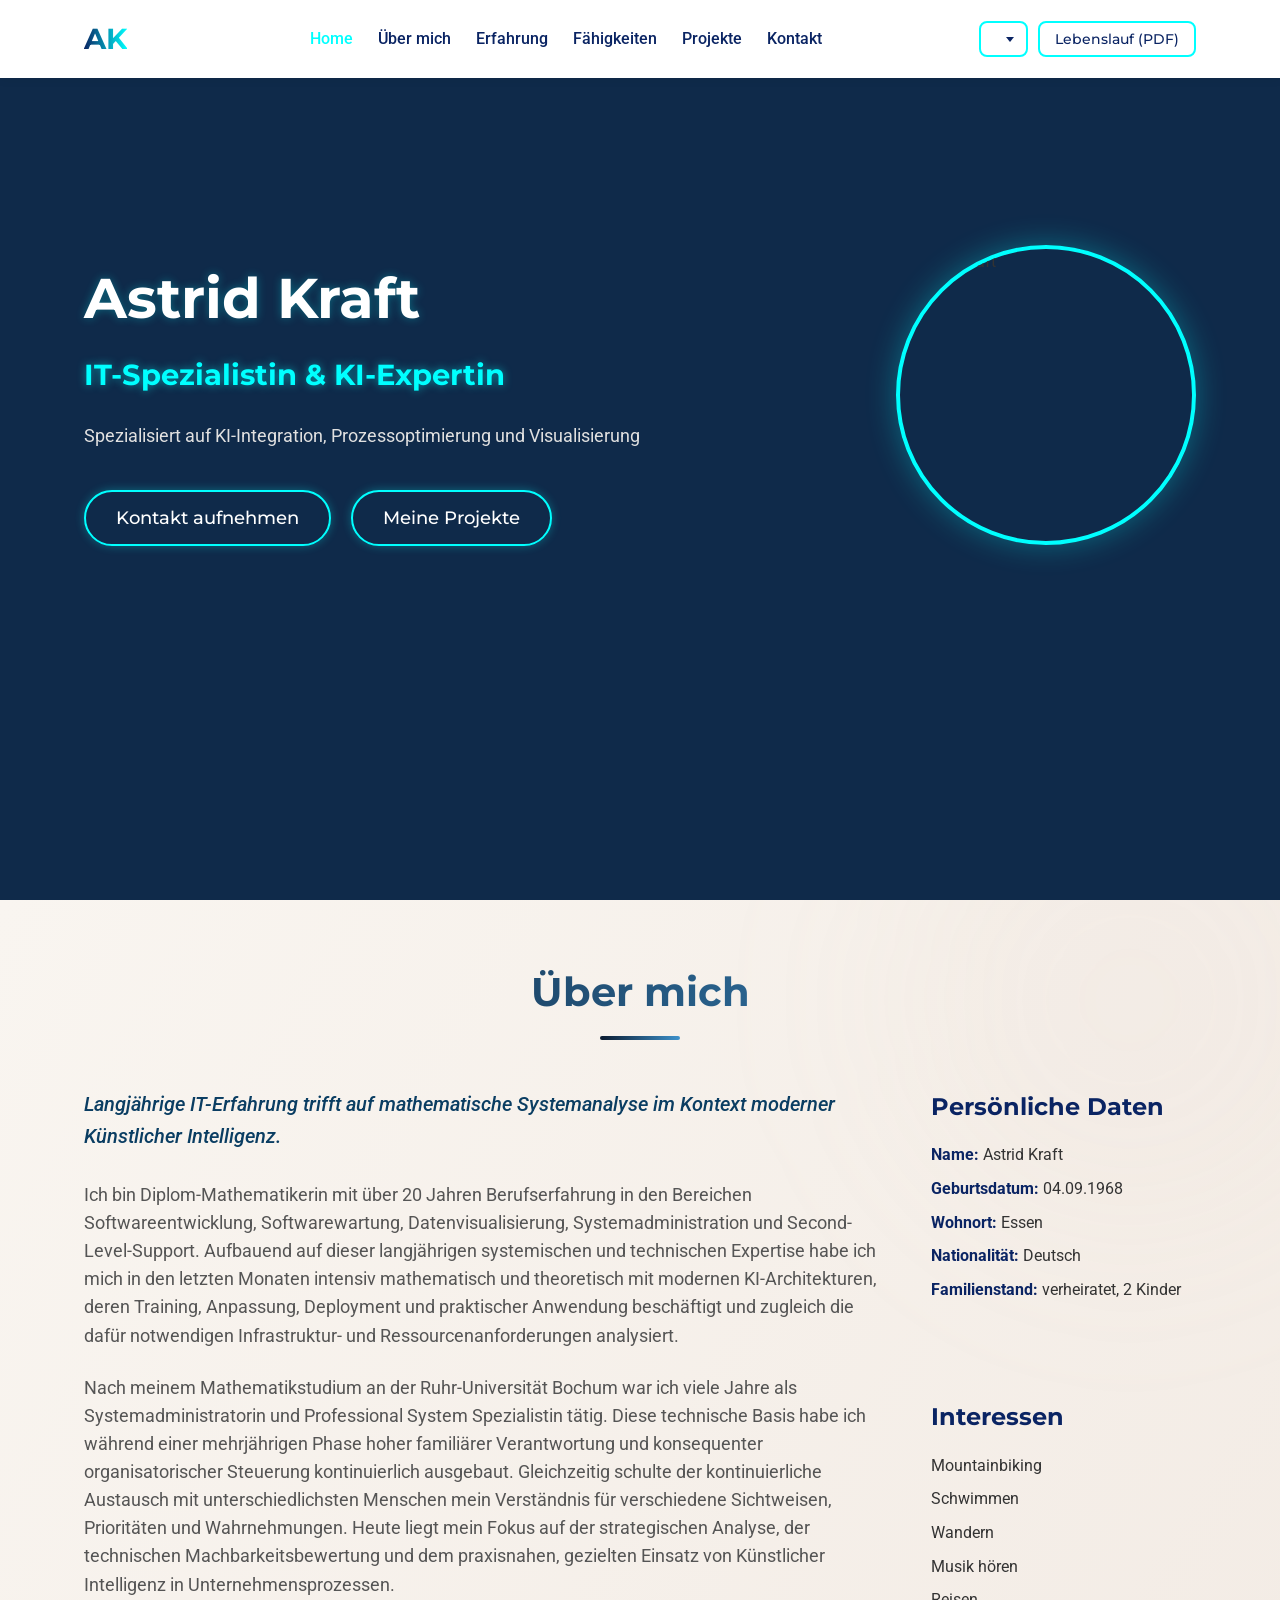
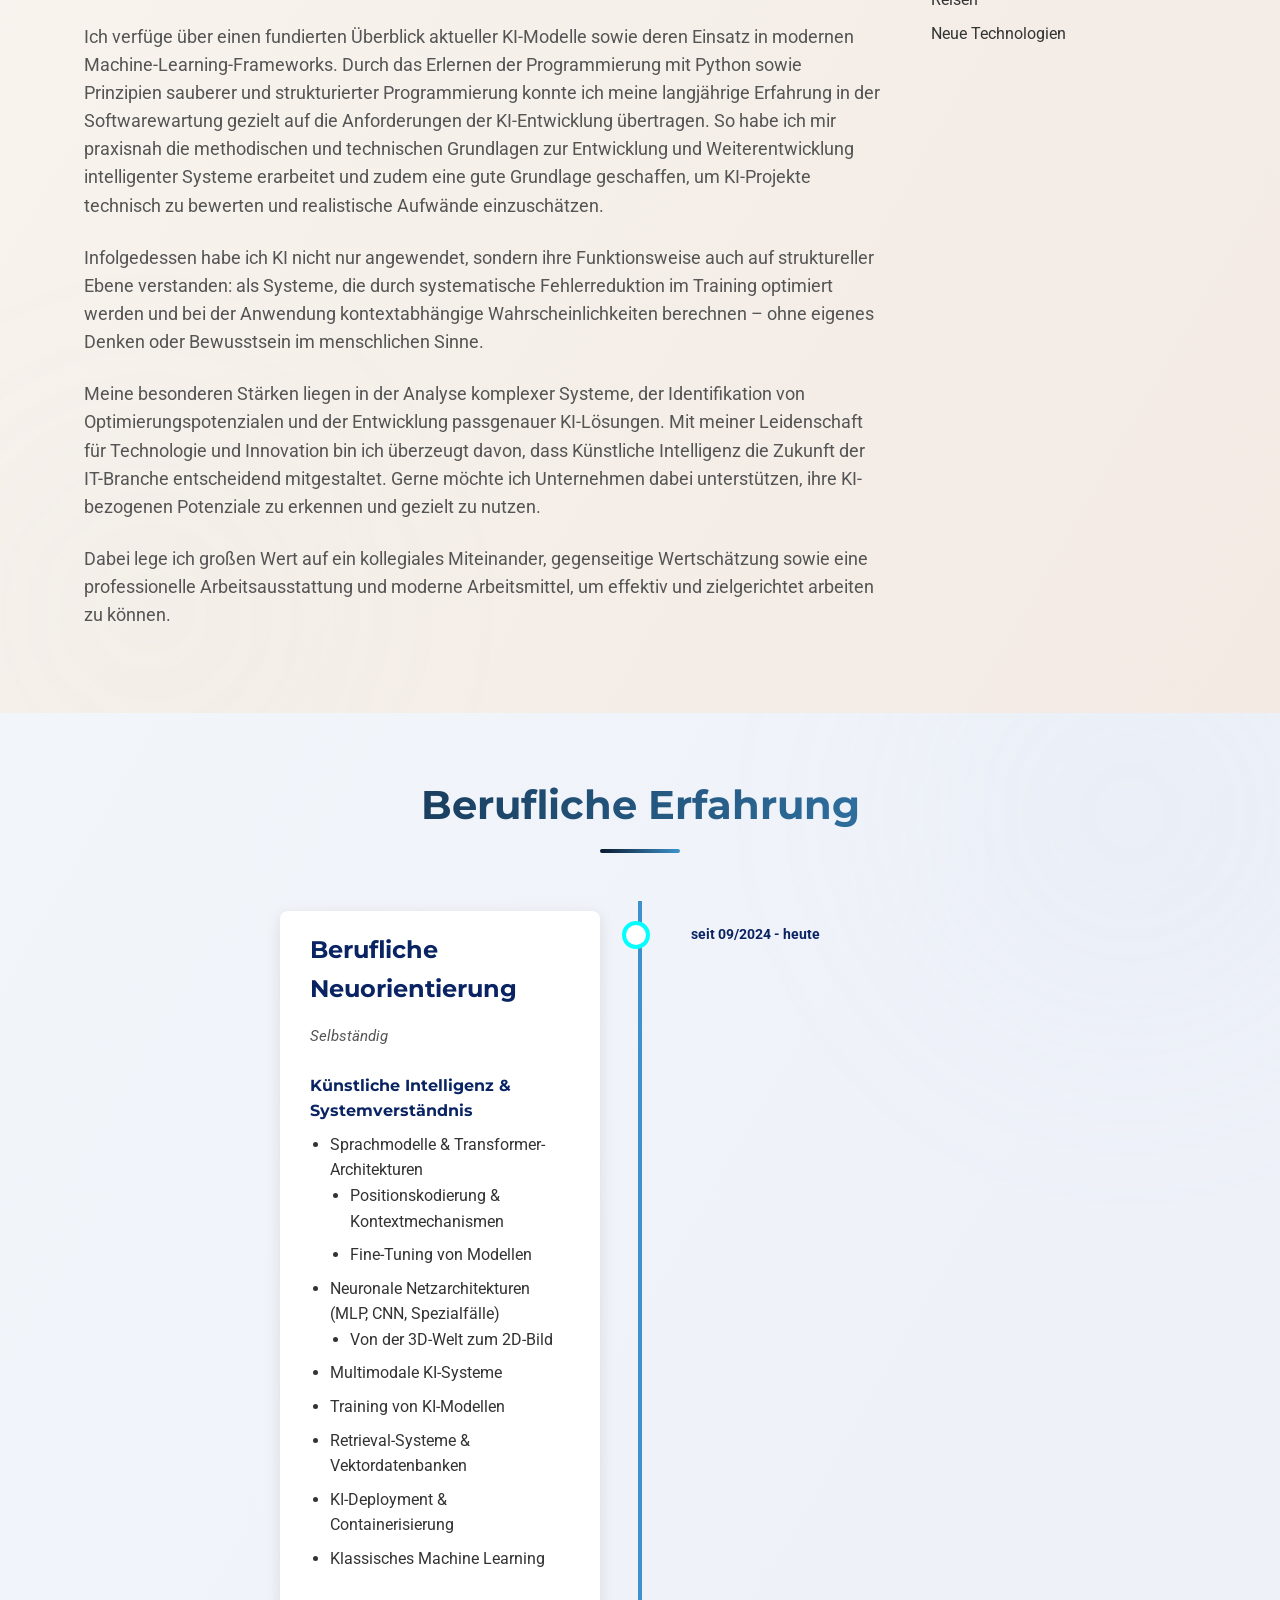
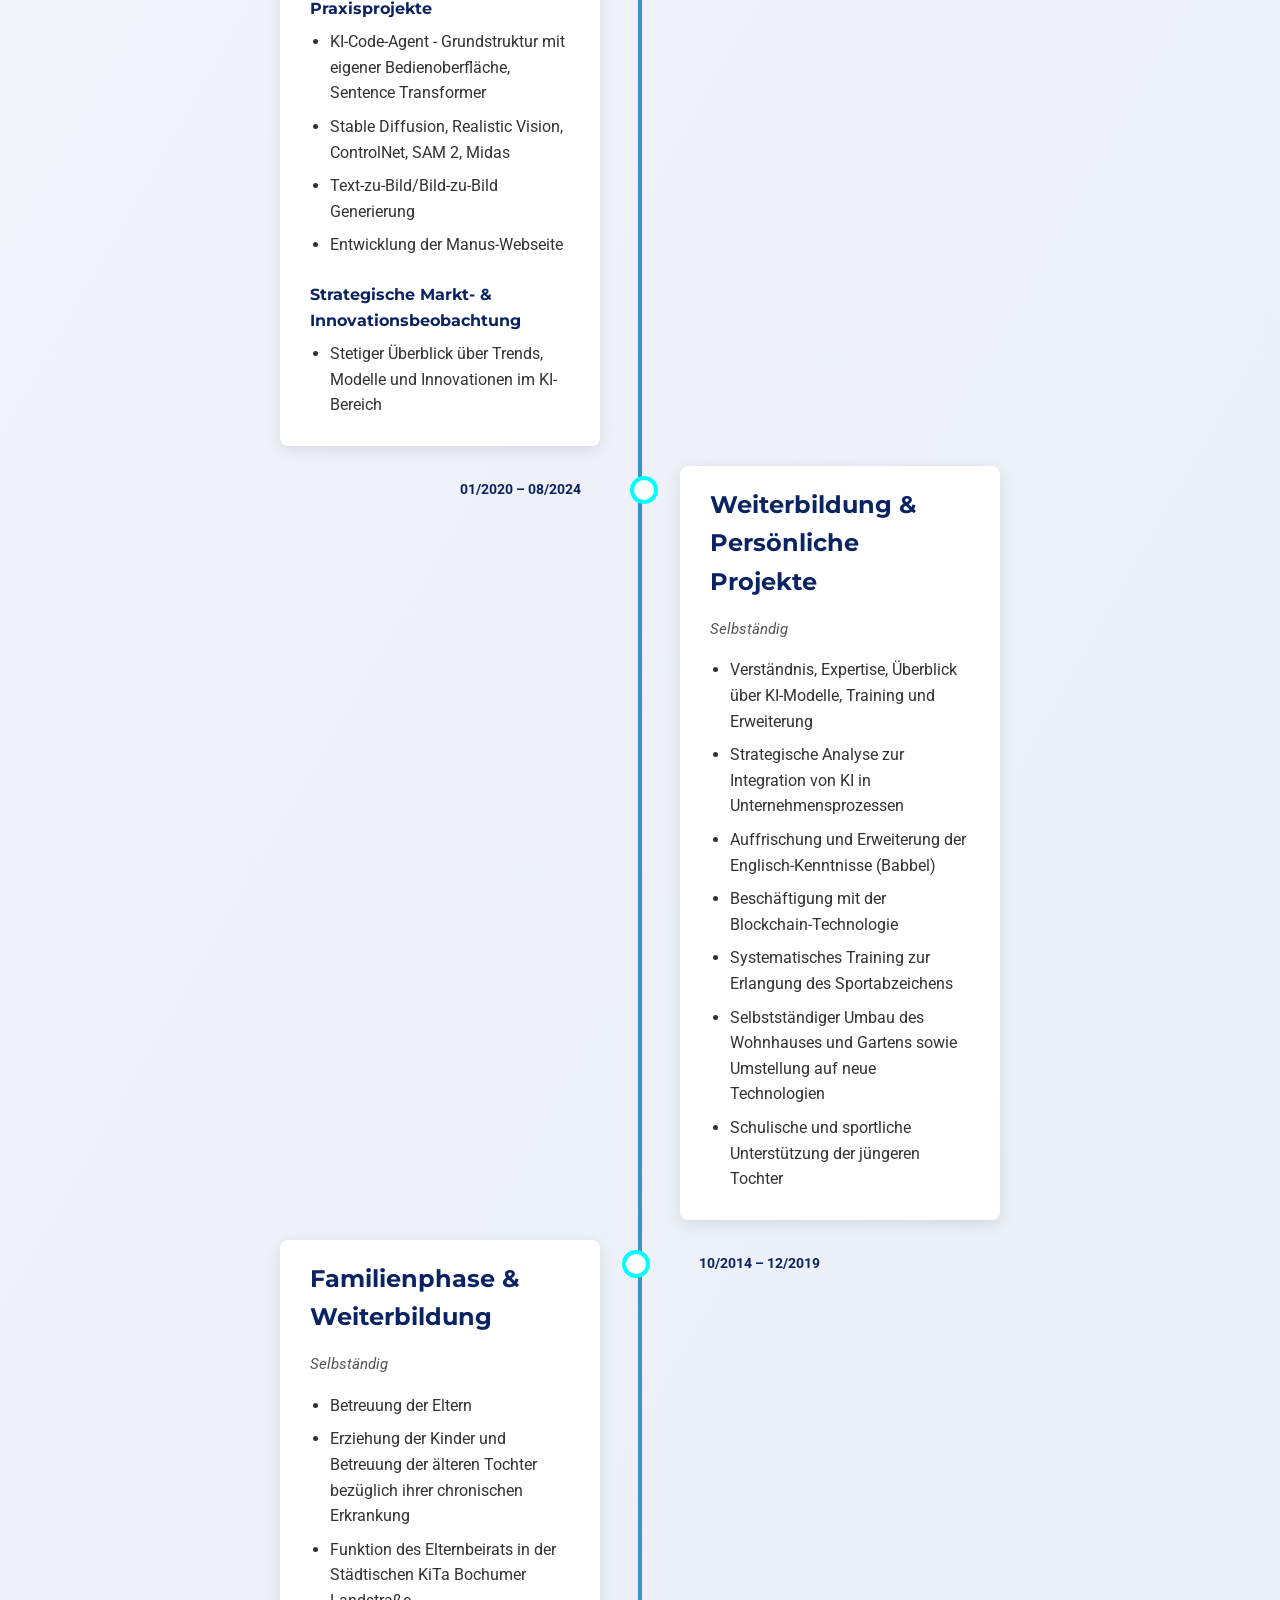
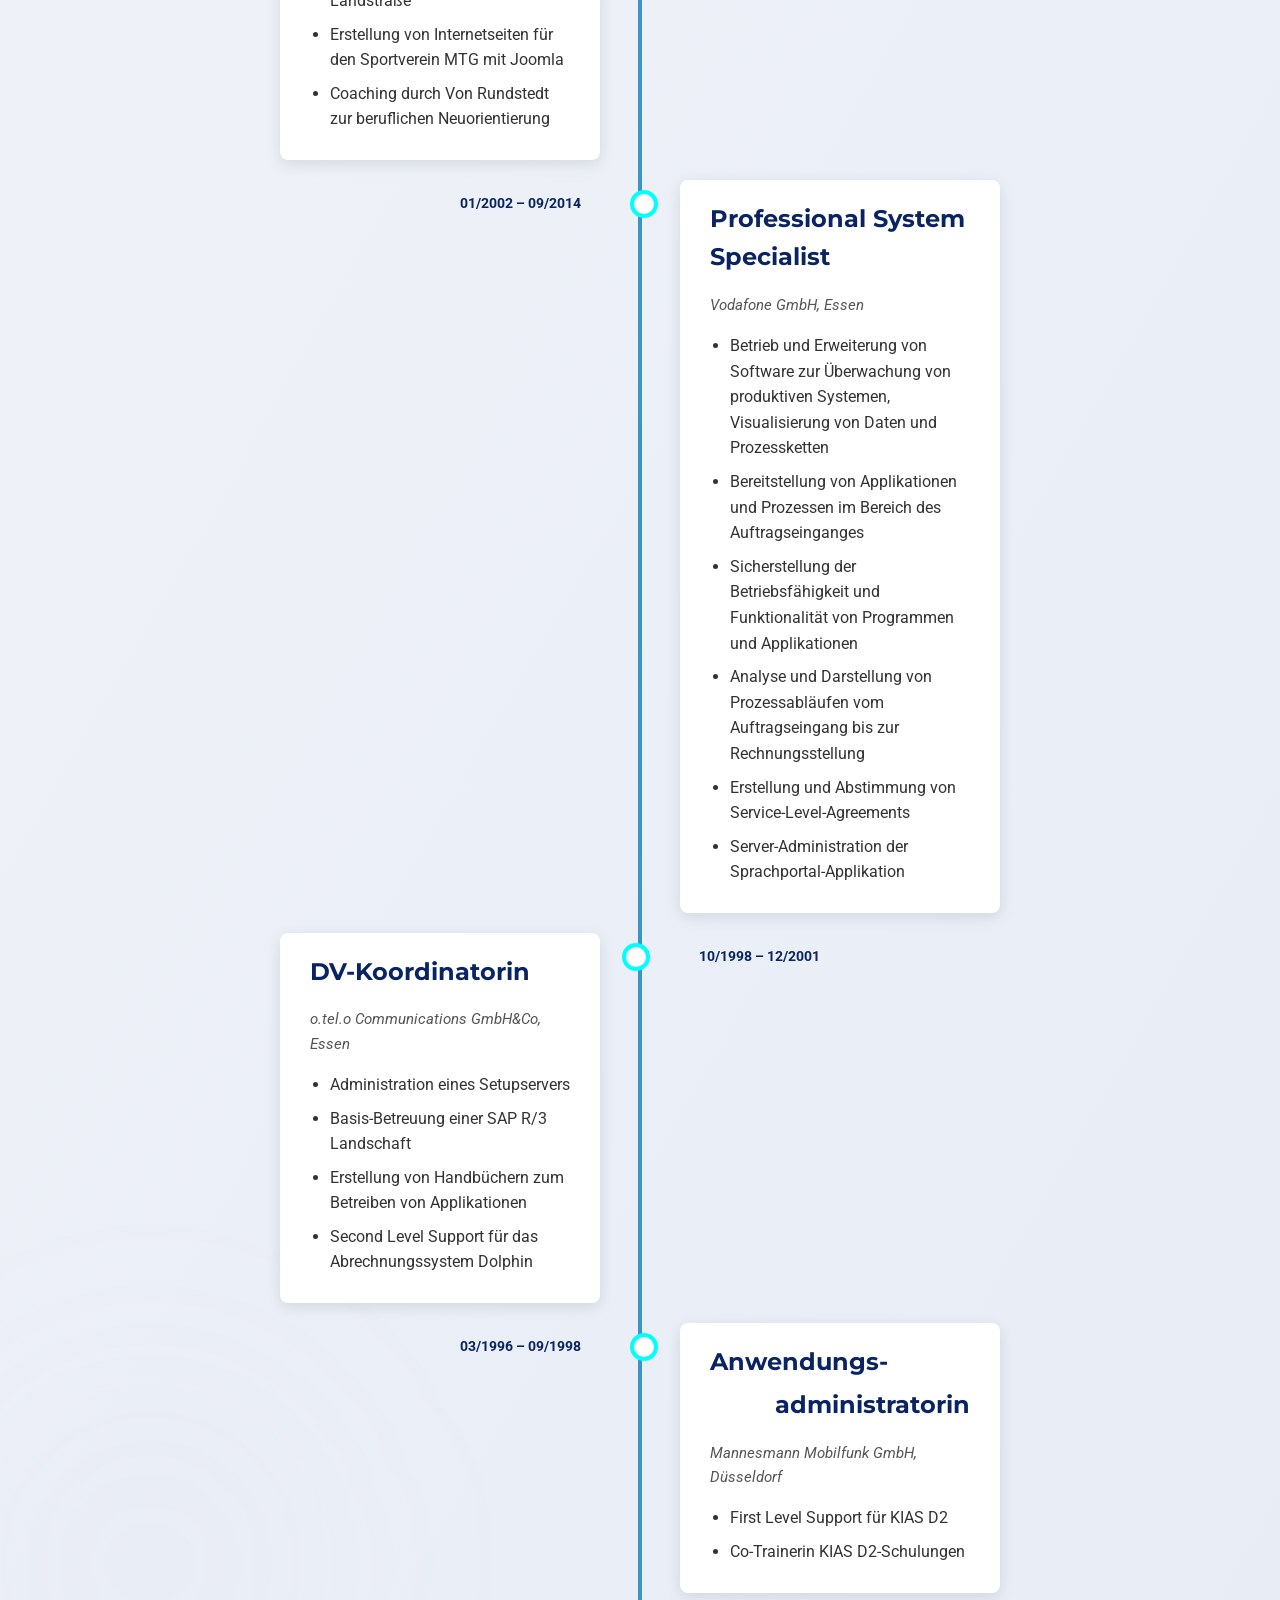
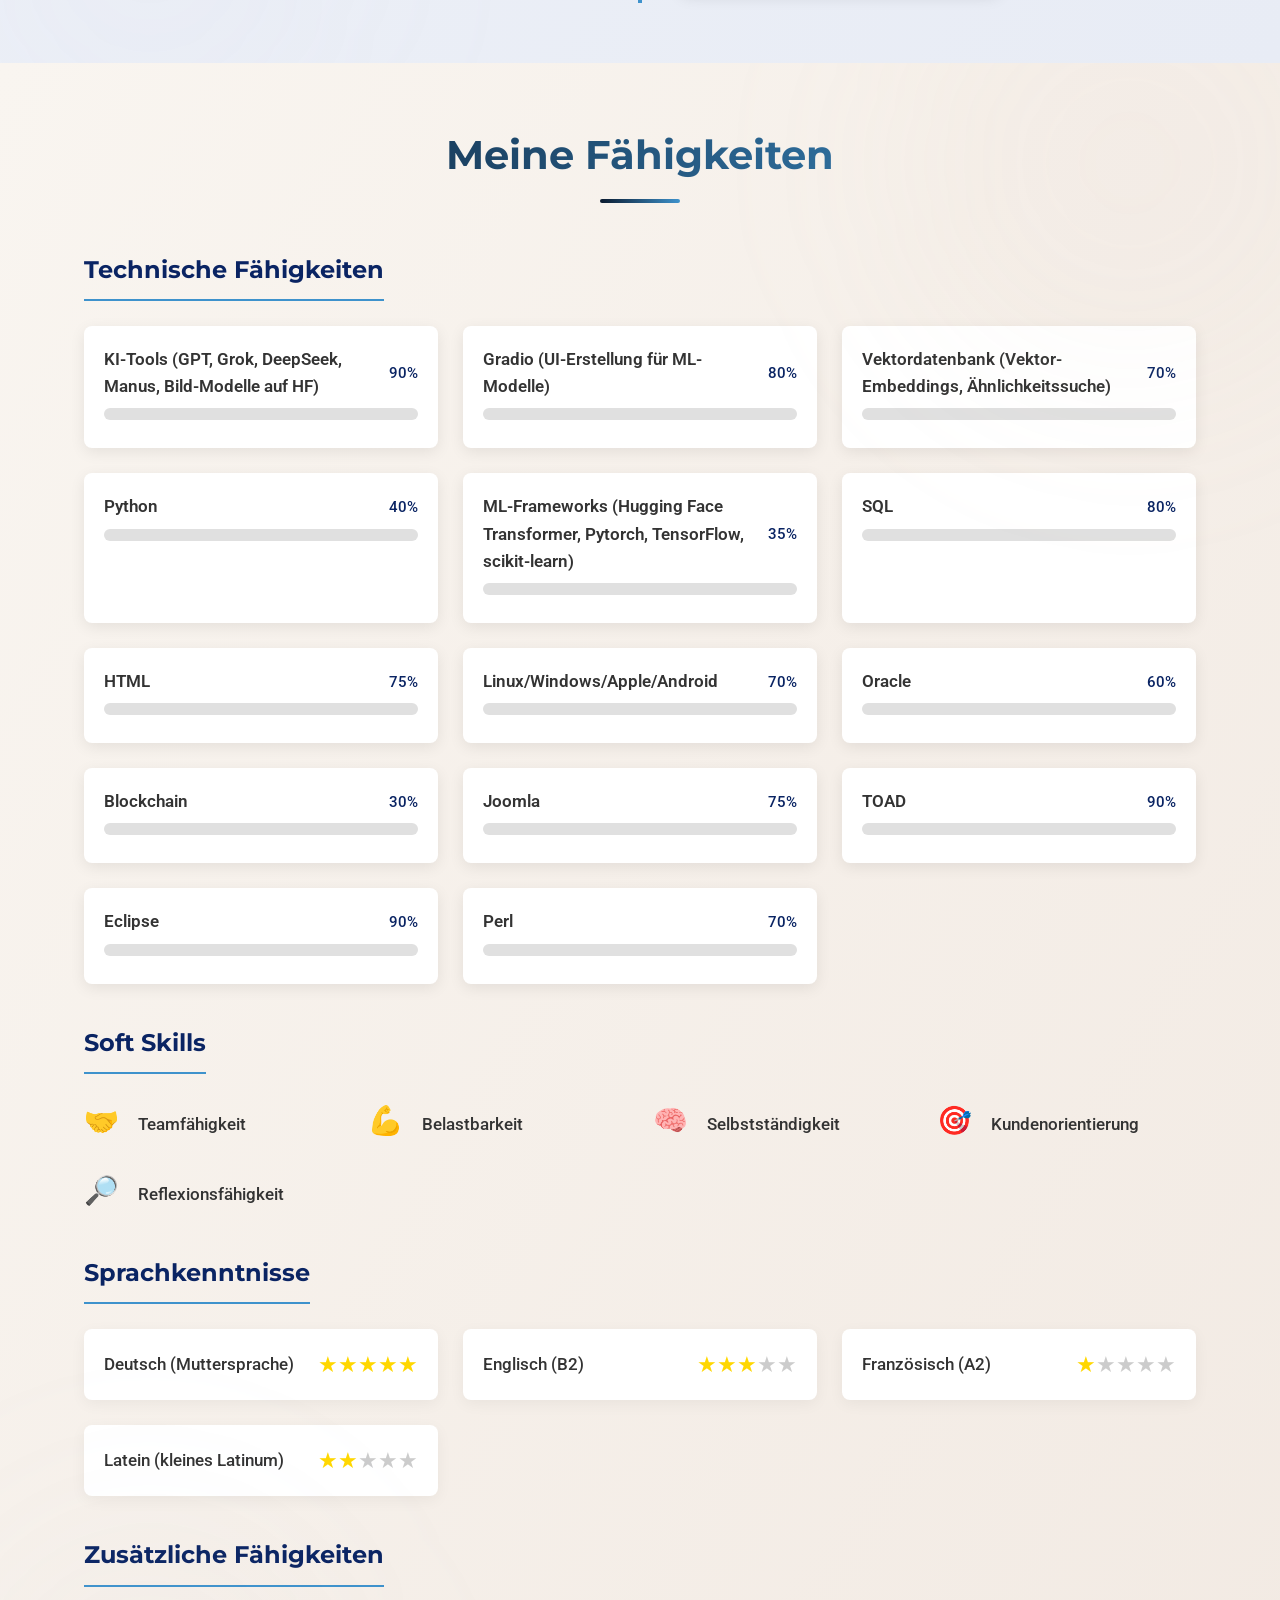
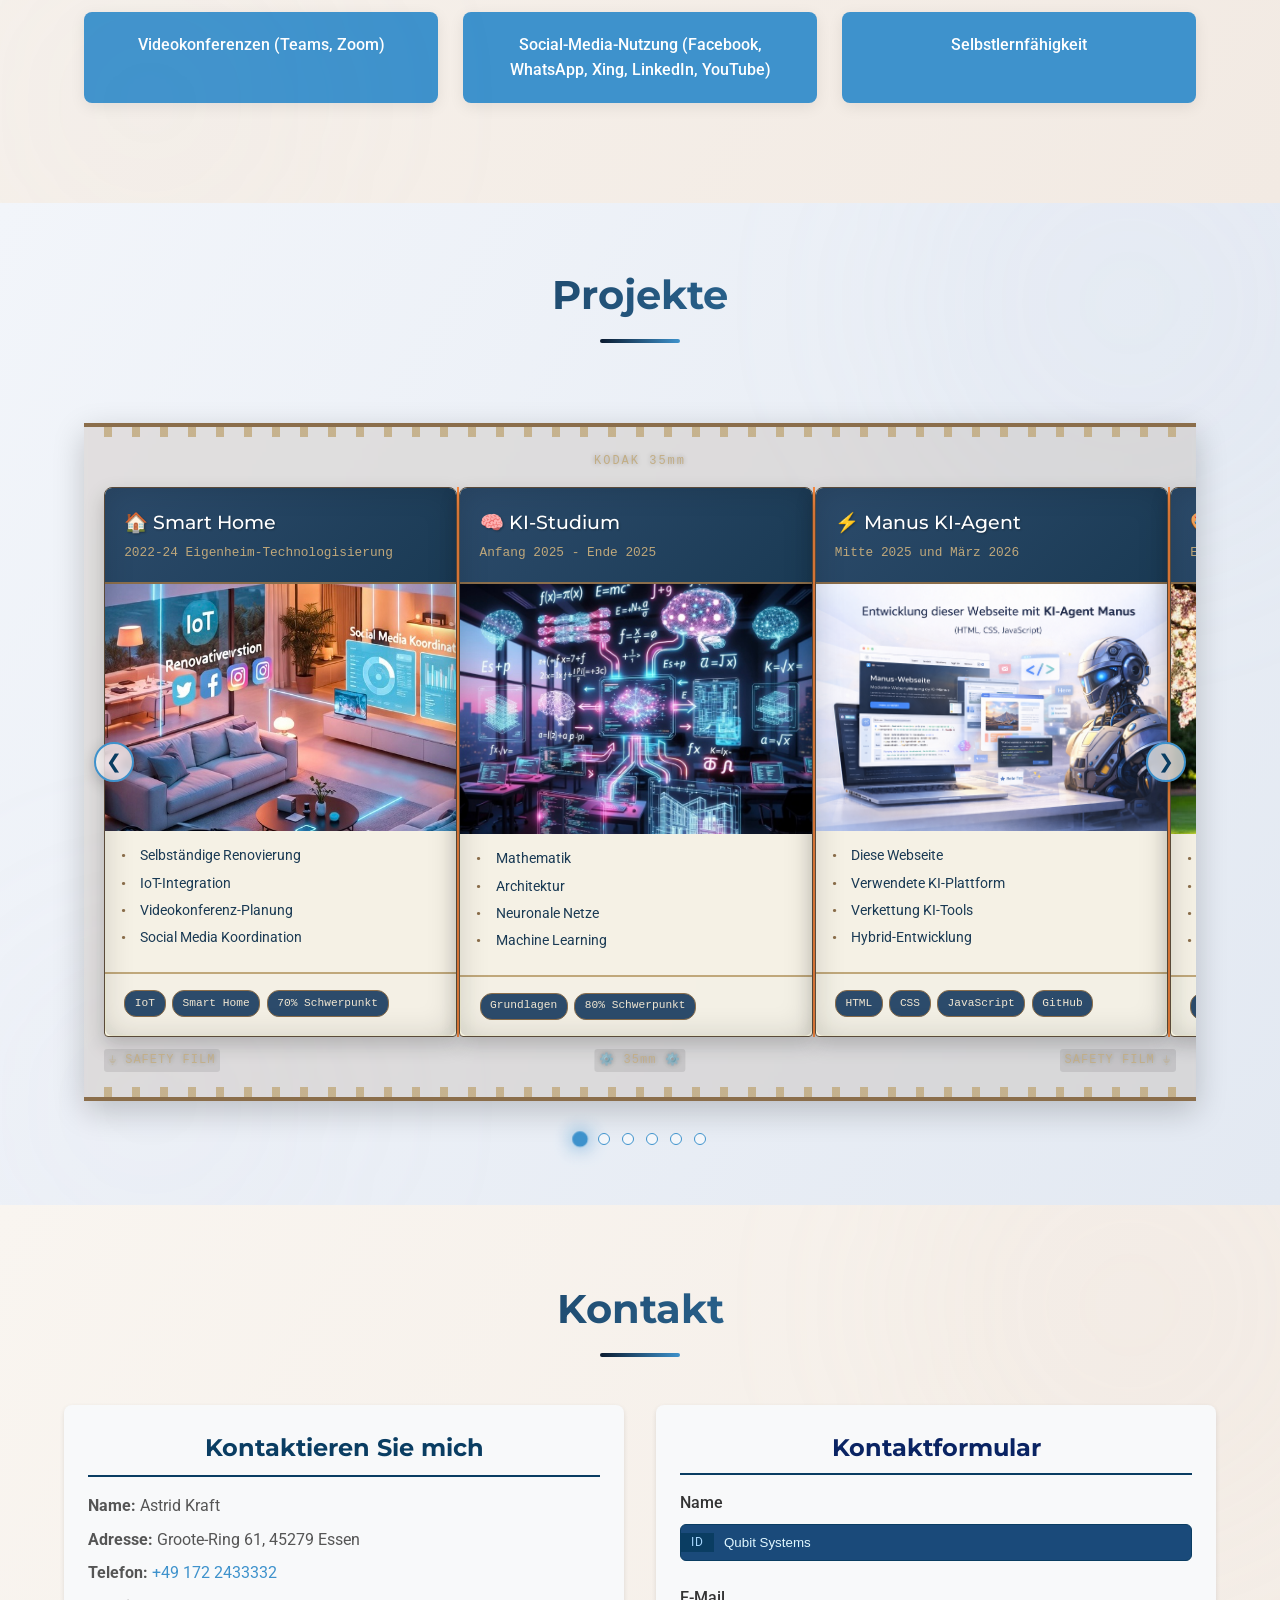
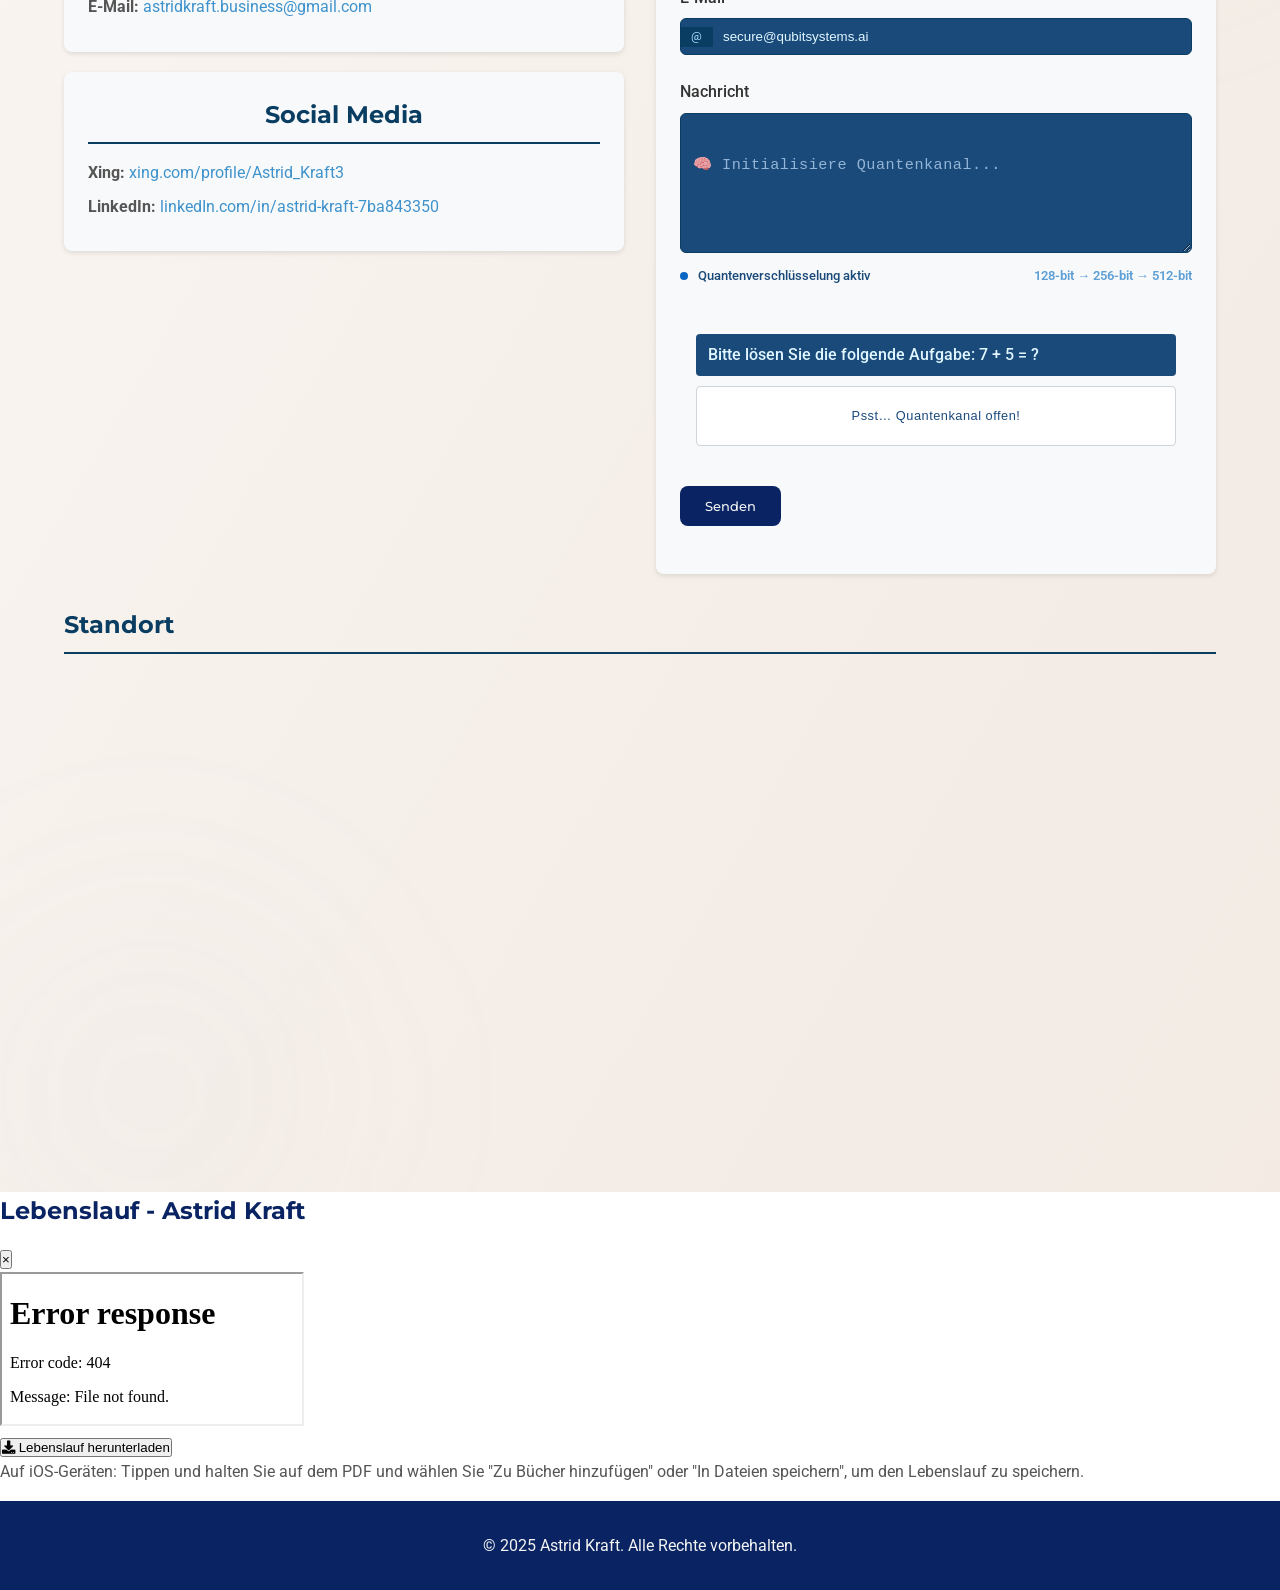
==== index.html @ 7e218cd6 "Update index.html" ====
<!DOCTYPE html>
<html lang="de">
<head>
    <meta charset="UTF-8">
    <!-- Caching verhindern -->
    <meta http-equiv="Cache-Control" content="no-cache, no-store, must-revalidate">
    <meta http-equiv="Pragma" content="no-cache">
    <meta http-equiv="Expires" content="0">
    <meta http-equiv="cache-control" content="no-cache, must-revalidate">
    <meta name="viewport" content="width=device-width, initial-scale=1.0">
    <meta name="description" content="Persönliche Webseite von Astrid Kraft, IT-Spezialistin & KI-Expertin." data-i18n="meta_description">
    <title data-i18n="page_title">Astrid Kraft - IT-Spezialistin & KI-Expertin</title>
    <link rel="stylesheet" href="css/styles.css">
   <!-- <link rel="stylesheet" href="css/final-adjustments.css"> -->
    <link rel="stylesheet" href="css/resume-modal.css">
    <link rel="stylesheet" href="css/mobile.css">
    <link rel="stylesheet" href="https://fonts.googleapis.com/css2?family=Montserrat:wght@300;400;500;700&family=Roboto:wght@300;400;500;700&display=swap">
    <link rel="stylesheet" href="https://cdnjs.cloudflare.com/ajax/libs/font-awesome/5.15.4/css/all.min.css">
    <script src="js/lib/pdf.js"></script>
</head>
<body>
    <header>
        <div class="container">
            <div class="logo">AK</div>
            <nav>              
    <ul>
        <li><a href="#hero" data-i18n="nav_home">Home</a></li>
        <li><a href="#about" data-i18n="nav_about">Über mich</a></li>
        <li><a href="#experience" data-i18n="nav_experience">Erfahrung</a></li>
        <li><a href="#skills" data-i18n="nav_skills">Fähigkeiten</a></li>
        <li><a href="#projects" data-i18n="nav_projects">Projekte</a></li>
        <li><a href="#contact" data-i18n="nav_contact">Kontakt</a></li>
    </ul>
</nav>

            <div class="header-right">
                <div class="language-selector">
                    <select id="language-switch" aria-label="Sprache wählen" data-i18n="language_switch" data-i18n-aria>
                        <option value="de" selected>DE</option>
                        <option value="en">EN</option>
                    </select>
                </div>
                <a href="index.html#" class="btn btn-secondary resume-btn" data-i18n="nav_resume">Lebenslauf (PDF)</a>
            </div>
        </div>
    </header>

    <main>
        <!-- Hero Section -->
        <section id="hero" class="hero">
                <img src="images/8%20color.svg" class="hero-brain" alt="Digitales Gehirn" data-i18n-alt="hero_brain_alt">
              <div class="hero-thoughts"></div>
            <div class="container">
                <div class="hero-content">
                    <h1>Astrid Kraft</h1>
                    <h2 data-i18n="hero_title">IT-Spezialistin & KI-Expertin</h2>
                    <p data-i18n="hero_subtitle">Innovative Lösungen für eine digitale Zukunft</p>
                    <div class="hero-buttons">
                        <a href="index.html#contact" class="btn btn-primary" data-i18n="hero_contact_btn">Kontakt aufnehmen</a>
                        <a href="index.html#projects" class="btn btn-secondary" data-i18n="hero_projects_btn">Meine Projekte</a>
                    </div>
                </div>
                <div class="hero-image">
                    <img src="images/profile.png" alt="Astrid Kraft" class="profile-image" data-i18n-alt="profile_alt">
                </div>
            </div>
        </section>

        <!-- About Section -->
        <section id="about" class="about">
            <div class="container">
                <h2 class="section-title" data-i18n="about_title">Über mich</h2>
                <div class="about-content">
                    <div class="about-text">
                        <p style="font-size: 1.25rem; font-weight: 500; color: #0a3d62; margin-bottom: 1.8rem; font-style: italic;" data-i18n="about_intro">Langjährige IT-Erfahrung trifft auf mathematische Systemanalyse im Kontext moderner Künstlicher Intelligenz.</p>
                        <p data-i18n="about_p1">Ich bin Diplom-Mathematikerin mit über 20 Jahren Berufserfahrung in den Bereichen Softwareentwicklung, Softwarewartung, Datenvisualisierung, Systemadministration und Second-Level-Support. Aufbauend auf dieser langjährigen systemischen und technischen Expertise habe ich mich in den letzten Monaten intensiv mathematisch und theoretisch mit modernen KI-Architekturen, deren Training, Anpassung, Deployment und praktischer Anwendung beschäftigt und zugleich die dafür notwendigen Infrastruktur- und Ressourcenanforderungen analysiert.</p>
                        <p data-i18n="about_p2">Nach meinem Mathematikstudium an der Ruhr-Universität Bochum war ich viele Jahre als Systemadministratorin und Professional System Spezialistin tätig. Diese technische Basis habe ich während einer mehrjährigen Phase hoher familiärer Verantwortung und konsequenter organisatorischer Steuerung kontinuierlich ausgebaut. Gleichzeitig schulte der kontinuierliche Austausch mit unterschiedlichsten Menschen mein Verständnis für verschiedene Sichtweisen, Prioritäten und Wahrnehmungen. Heute liegt mein Fokus auf der strategischen Analyse, der technischen Machbarkeitsbewertung und dem praxisnahen, gezielten Einsatz von Künstlicher Intelligenz in Unternehmensprozessen.</p>
                        <p data-i18n="about_p3">Ich verfüge über einen fundierten Überblick aktueller KI-Modelle sowie deren Einsatz in modernen Machine-Learning-Frameworks. Durch das Erlernen der Programmierung mit Python sowie Prinzipien sauberer und strukturierter Programmierung konnte ich meine langjährige Erfahrung in der Softwarewartung gezielt auf die Anforderungen der KI-Entwicklung übertragen. So habe ich mir praxisnah die methodischen und technischen Grundlagen zur Entwicklung und Weiterentwicklung intelligenter Systeme erarbeitet und zudem eine gute Grundlage geschaffen, um KI-Projekte technisch zu bewerten und realistische Aufwände einzuschätzen.</p>
                        <p data-i18n="about_p4">Infolgedessen habe ich KI nicht nur angewendet, sondern ihre Funktionsweise auch auf struktureller Ebene verstanden: als Systeme, die durch systematische Fehlerreduktion im Training optimiert werden und bei der Anwendung kontextabhängige Wahrscheinlichkeiten berechnen – ohne eigenes Denken oder Bewusstsein im menschlichen Sinne.</p>
                        <p data-i18n="about_p5">Meine besonderen Stärken liegen in der Analyse komplexer Systeme, der Identifikation von Optimierungspotenzialen und der Entwicklung passgenauer KI-Lösungen. Mit meiner Leidenschaft für Technologie und Innovation bin ich überzeugt davon, dass Künstliche Intelligenz die Zukunft der IT-Branche entscheidend mitgestaltet. Gerne möchte ich Unternehmen dabei unterstützen, ihre KI-bezogenen Potenziale zu erkennen und gezielt zu nutzen.</p>
                        <p data-i18n="about_p6">Dabei lege ich großen Wert auf ein kollegiales Miteinander, gegenseitige Wertschätzung sowie eine professionelle Arbeitsausstattung und moderne Arbeitsmittel, um effektiv und zielgerichtet arbeiten zu können.</p>
                    </div>
                    <div class="about-details">
                        <div class="detail-item">
                            <h3 data-i18n="personal_data">Persönliche Daten</h3>
                            <ul>
                                <li><strong data-i18n="name_label">Name:</strong> Astrid Kraft</li>
                                <li><strong data-i18n="birthdate_label">Geburtsdatum:</strong> 04.09.1968</li>
                                <li><strong data-i18n="residence_label">Wohnort:</strong> Essen</li>
                                <li><strong data-i18n="nationality_label">Nationalität:</strong> <span data-i18n="nationality_value">Deutsch</span></li>
                                <li><strong data-i18n="marital_status_label">Familienstand:</strong> <span data-i18n="marital_status_value">verheiratet, 2 Kinder</span></li>
                            </ul>
                        </div>
                        <div class="detail-item">
                            <h3 class="interests-heading" data-i18n="interests_title">Interessen</h3>
                            <ul>

                                   <li data-i18n="interest_mountainbiking">Mountainbiking</li>
                                <li data-i18n="interest_swimming">Schwimmen</li>
                                <li data-i18n="interest_hiking">Wandern</li>
                                <li data-i18n="interest_music">Musik hören</li>
                                <li data-i18n="interest_travel">Reisen</li>
                                <li data-i18n="interest_tech">Neue Technologien</li>

                                
                            </ul>
                        </div>
                    </div>
                </div>
            </div>
        </section>

        <!-- Experience Section -->
        <section id="experience" class="experience">
            <div class="container">
                <h2 class="section-title" data-i18n="experience_title">Berufliche Erfahrung</h2>
                <div class="timeline">
                    <div class="timeline-item">
                        <div class="timeline-date" data-i18n="exp1_date">seit 09/2024 - heute</div>
                        <div class="timeline-content">
                            <h3 data-i18n="exp1_title">Berufliche Neuorientierung</h3>
                            <p><em data-i18n="exp1_company">Selbständig</em></p>
                            
                            <!-- Künstliche Intelligenz & Systemverständnis -->
                            <h4 data-i18n="exp1_subtitle_ai" style="margin-top:1.5rem; margin-bottom:0.5rem;">Künstliche Intelligenz & Systemverständnis</h4>
                            <ul>
                                <li data-i18n="exp1_item_llm">Sprachmodelle & Transformer-Architekturen
                                    <ul>
                                        <li data-i18n="exp1_item_positional">Positionskodierung & Kontextmechanismen</li>
                                        <li data-i18n="exp1_item_finetuning">Fine-Tuning von Modellen</li>
                                    </ul>
                                </li>
                                <li data-i18n="exp1_item_neural">Neuronale Netzarchitekturen (MLP, CNN, Spezialfälle)
                                    <ul>
                                        <li data-i18n="exp1_item_3d">Von der 3D-Welt zum 2D-Bild</li>
                                    </ul>
                                </li>
                                <li data-i18n="exp1_item_multimodal">Multimodale KI-Systeme</li>
                                <li data-i18n="exp1_item_training">Training von KI-Modellen</li>
                                <li data-i18n="exp1_item_retrieval">Retrieval-Systeme & Vektordatenbanken</li>
                                <li data-i18n="exp1_item_deployment">KI-Deployment & Containerisierung</li>
                                <li data-i18n="exp1_item_ml">Klassisches Machine Learning</li>
                            </ul>

                            <!-- Praxisprojekte -->
                            <h4 data-i18n="exp1_subtitle_projects" style="margin-top:1.5rem; margin-bottom:0.5rem;">Praxisprojekte</h4>
                            <ul>
                                <li data-i18n="exp1_item_codeagent">KI-Code-Agent - Grundstruktur mit eigener Bedienoberfläche, Sentence Transformer</li>
                                <li data-i18n="exp1_item_stable">Stable Diffusion, Realistic Vision, ControlNet, SAM 2, Midas</li>
                                <li data-i18n="exp1_item_text2img">Text-zu-Bild/Bild-zu-Bild Generierung</li>
                                <li data-i18n="exp1_item_manus">Entwicklung der Manus-Webseite</li>
                            </ul>

                            <!-- Strategische Markt- & Innovationsbeobachtung -->
                            <h4 data-i18n="exp1_subtitle_strategic" style="margin-top:1.5rem; margin-bottom:0.5rem;">Strategische Markt- & Innovationsbeobachtung</h4>
                            <ul>
                                <li data-i18n="exp1_item_overview">Stetiger Überblick über Trends, Modelle und Innovationen im KI-Bereich</li>
                            </ul>
                        </div>
                    </div>
                    
                    <div class="timeline-item">
                        <div class="timeline-date" data-i18n="exp2_date">01/2020 – 08/2024</div>
                        <div class="timeline-content">
                            <h3 data-i18n="exp2_title">Weiterbildung & Persönliche Projekte</h3>
                            <p><em data-i18n="exp2_company">Selbständig</em></p>
                            <ul>
                                <li data-i18n="exp2_item1">Verständnis, Expertise, Überblick über KI-Modelle, Training und Erweiterung</li>
                                <li data-i18n="exp2_item2">Strategische Analyse zur Integration von KI in Unternehmensprozessen</li>
                                <li data-i18n="exp2_item3">Auffrischung und Erweiterung der Englisch-Kenntnisse (Babbel)</li>
                                <li data-i18n="exp2_item4">Beschäftigung mit der Blockchain-Technologie</li>
                                <li data-i18n="exp2_item5">Systematisches Training zur Erlangung des Sportabzeichens</li>
                                <li data-i18n="exp2_item6">Selbstständiger Umbau des Wohnhauses und Gartens sowie Umstellung auf neue Technologien</li>
                                <li data-i18n="exp2_item7">Schulische und sportliche Unterstützung der jüngeren Tochter</li>
                            </ul>
                        </div>
                    </div>
                    
                    <div class="timeline-item">
                        <div class="timeline-date" data-i18n="exp3_date">10/2014 – 12/2019</div>
                        <div class="timeline-content">
                            <h3 data-i18n="exp3_title">Familienphase & Weiterbildung</h3>
                            <p><em data-i18n="exp3_company">Selbständig</em></p>
                            <ul>
                                <li data-i18n="exp3_item1">Betreuung der Eltern</li>
                                <li data-i18n="exp3_item2">Erziehung der Kinder und Betreuung der älteren Tochter bezüglich ihrer chronischen Erkrankung</li>
                                <li data-i18n="exp3_item3">Funktion des Elternbeirats in der Städtischen KiTa Bochumer Landstraße</li>
                                <li data-i18n="exp3_item4">Erstellung von Internetseiten für den Sportverein MTG mit Joomla</li>
                                <li data-i18n="exp3_item5">Coaching durch Von Rundstedt zur beruflichen Neuorientierung</li>
                            </ul>
                        </div>
                    </div>
                    
                    <div class="timeline-item">
                        <div class="timeline-date" data-i18n="exp4_date">01/2002 – 09/2014</div>
                        <div class="timeline-content">
                            <h3 data-i18n="exp4_title">Professional System Specialist</h3>
                            <p><em data-i18n="exp4_company">Vodafone GmbH, Essen</em></p>
                            <ul>
                                <li data-i18n="exp4_item1">Betrieb und Erweiterung von Software zur Überwachung von produktiven Systemen, Visualisierung von Daten und Prozessketten</li>
                                <li data-i18n="exp4_item2">Bereitstellung von Applikationen und Prozessen im Bereich des Auftragseinganges</li>
                                <li data-i18n="exp4_item3">Sicherstellung der Betriebsfähigkeit und Funktionalität von Programmen und Applikationen</li>
                                <li data-i18n="exp4_item4">Analyse und Darstellung von Prozessabläufen vom Auftragseingang bis zur Rechnungsstellung</li>
                                <li data-i18n="exp4_item5">Erstellung und Abstimmung von Service-Level-Agreements</li>
                                <li data-i18n="exp4_item6">Server-Administration der Sprachportal-Applikation</li>
                            </ul>
                        </div>
                    </div>
                    
                    <div class="timeline-item">
                        <div class="timeline-date" data-i18n="exp5_date">10/1998 – 12/2001</div>
                        <div class="timeline-content">
                            <h3 data-i18n="exp5_title">DV-Koordinatorin</h3>
                            <p><em data-i18n="exp5_company">o.tel.o Communications GmbH&Co, Essen</em></p>
                            <ul>
                                <li data-i18n="exp5_item1">Administration eines Setupservers</li>
                                <li data-i18n="exp5_item2">Basis-Betreuung einer SAP R/3 Landschaft</li>
                                <li data-i18n="exp5_item3">Erstellung von Handbüchern zum Betreiben von Applikationen</li>
                                <li data-i18n="exp5_item4">Second Level Support für das Abrechnungssystem Dolphin</li>
                            </ul>
                        </div>
                    </div>
                    
                    <div class="timeline-item">
                        <div class="timeline-date" data-i18n="exp6_date">03/1996 – 09/1998</div>
                        <div class="timeline-content">
                            <h3>
                                <div class="admin-split-container">
                                    <div class="admin-first-part" data-i18n="exp6_title_part1">Anwendungs-</div>
                                    <div class="admin-second-part" data-i18n="exp6_title_part2">administratorin</div>
                                </div>
                            </h3>
                            <p><em data-i18n="exp6_company">Mannesmann Mobilfunk GmbH, Düsseldorf</em></p>
                            <ul>
                                <li data-i18n="exp6_item1">First Level Support für KIAS D2</li>
                                <li data-i18n="exp6_item2">Co-Trainerin KIAS D2-Schulungen</li>
                            </ul>
                        </div>
                    </div>
                </div>
            </div>
        </section>

        <!-- Skills Section -->
        <section id="skills" class="skills">
            <div class="container">
                <h2 class="section-title" data-i18n="skills_title">Meine Fähigkeiten</h2>

                <!-- Technische Fähigkeiten -->
                <div class="skills-category">
                    <h3 data-i18n="technical_skills">Technische Fähigkeiten</h3>
                    <div class="skills-grid technical-skills">

                        <!-- KI-Tools -->
                        <div class="skill-item">
                            <div class="skill-info">
                                <span class="skill-name" data-i18n="skill_ai_tools">KI-Tools (GPT, Grok, DeepSeek, Manus, Bild-Modelle auf HF)</span>
                                <span class="skill-percentage">90%</span>
                            </div>
                            <div class="progress-bar-container">
                                <div class="progress-bar" data-percentage="90"></div>
                            </div>      
                        </div>

                        <!-- Gradio -->
                        <div class="skill-item">
                            <div class="skill-info">
                                <span class="skill-name" data-i18n="skill_gradio">Gradio (UI-Erstellung für ML-Modelle)</span>
                                <span class="skill-percentage">80%</span>
                            </div>
                            <div class="progress-bar-container">
                                <div class="progress-bar" data-percentage="80"></div>
                            </div>
                        </div>

                        <!-- Vektordatenbank -->
                        <div class="skill-item">
                            <div class="skill-info">
                                <span class="skill-name" data-i18n="skill_vector">Vektordatenbank (Vektor-Embeddings, Ähnlichkeitssuche)</span>
                                <span class="skill-percentage">70%</span>
                            </div>
                            <div class="progress-bar-container">
                                <div class="progress-bar" data-percentage="70"></div>
                            </div>       
                        </div>

                        <div class="skill-item">
                            <div class="skill-info">
                                <span class="skill-name" data-i18n="skill_python">Python</span>
                                <span class="skill-percentage">40%</span>
                            </div>
                            <div class="progress-bar-container">
                                <div class="progress-bar" data-percentage="40"></div>
                            </div>
                            <p class="skill-description" data-i18n="skill_python_desc"></p>
                        </div>
                        <div class="skill-item">
                            <div class="skill-info">
                                <span class="skill-name" data-i18n="skill_ml">ML-Frameworks (Hugging Face Transformer, Pytorch, TensorFlow, scikit-learn)</span>
                                <span class="skill-percentage">35%</span>
                            </div>
                            <div class="progress-bar-container">
                                <div class="progress-bar" data-percentage="35"></div>
                            </div>
                        </div>
                        <div class="skill-item">
                            <div class="skill-info">
                                <span class="skill-name" data-i18n="skill_sql">SQL</span>
                                <span class="skill-percentage">80%</span>
                            </div>
                            <div class="progress-bar-container">
                                <div class="progress-bar" data-percentage="80"></div>
                            </div>
                        </div>
                        <div class="skill-item">
                            <div class="skill-info">
                                <span class="skill-name" data-i18n="skill_html">HTML</span>
                                <span class="skill-percentage">75%</span>
                            </div>
                            <div class="progress-bar-container">
                                <div class="progress-bar" data-percentage="75"></div>
                            </div>
                        </div>
                        <div class="skill-item">
                            <div class="skill-info">
                                <span class="skill-name" data-i18n="skill_os">Linux/Windows/Apple/Android</span>
                                <span class="skill-percentage">70%</span>
                            </div>
                            <div class="progress-bar-container">
                                <div class="progress-bar" data-percentage="70"></div>
                            </div>
                        </div>
                        <div class="skill-item">
                            <div class="skill-info">
                                <span class="skill-name" data-i18n="skill_oracle">Oracle</span>
                                <span class="skill-percentage">60%</span>
                            </div>
                            <div class="progress-bar-container">
                                <div class="progress-bar" data-percentage="60"></div>
                            </div>
                        </div>
                        <div class="skill-item">
                            <div class="skill-info">
                                <span class="skill-name" data-i18n="skill_blockchain">Blockchain</span>
                                <span class="skill-percentage">30%</span>
                            </div>
                            <div class="progress-bar-container">
                                <div class="progress-bar" data-percentage="30"></div>
                            </div>
                        </div>
                        <div class="skill-item">
                            <div class="skill-info">
                                <span class="skill-name" data-i18n="skill_joomla">Joomla</span>
                                <span class="skill-percentage">75%</span>
                            </div>
                            <div class="progress-bar-container">
                                <div class="progress-bar" data-percentage="75"></div>
                            </div>
                        </div>
                        <div class="skill-item">
                            <div class="skill-info">
                                <span class="skill-name" data-i18n="skill_toad">TOAD</span>
                                <span class="skill-percentage">90%</span>
                            </div>
                            <div class="progress-bar-container">
                                <div class="progress-bar" data-percentage="90"></div>
                            </div>
                        </div>
                        <div class="skill-item">
                            <div class="skill-info">
                                <span class="skill-name" data-i18n="skill_eclipse">Eclipse</span>
                                <span class="skill-percentage">90%</span>
                            </div>
                            <div class="progress-bar-container">
                                <div class="progress-bar" data-percentage="90"></div>
                            </div>
                        </div>
                        <div class="skill-item">
                            <div class="skill-info">
                                <span class="skill-name" data-i18n="skill_perl">Perl</span>
                                <span class="skill-percentage">70%</span>
                            </div>
                            <div class="progress-bar-container">
                                <div class="progress-bar" data-percentage="70"></div>
                            </div>
                        </div>
                    </div>
                </div>

                <!-- Soft Skills -->
                <div class="skills-category">
                    <h3 data-i18n="soft_skills">Soft Skills</h3>
                    <div class="skills-grid soft-skills">
                        <div class="soft-skill-item">
                            <span class="soft-skill-icon">🤝</span>
                            <span class="soft-skill-name" data-i18n="soft_skill_teamwork">Teamfähigkeit</span>
                        </div>
                        <div class="soft-skill-item">
                            <span class="soft-skill-icon">💪</span>
                            <span class="soft-skill-name" data-i18n="soft_skill_resilience">Belastbarkeit</span>
                        </div>
                        <div class="soft-skill-item">
                            <span class="soft-skill-icon">🧠</span>
                            <span class="soft-skill-name" data-i18n="soft_skill_independence">Selbstständigkeit</span>
                        </div>
                        <div class="soft-skill-item">
                            <span class="soft-skill-icon">🎯</span>
                            <span class="soft-skill-name" data-i18n="soft_skill_customer">Kundenorientierung</span>
                        </div>
                        <div class="soft-skill-item">
                            <span class="soft-skill-icon">🔎</span>
                            <span class="soft-skill-name" data-i18n="soft_skill_reflection">Reflexionsfähigkeit</span>
                        </div>
                    </div>
                </div>

                <!-- Sprachkenntnisse -->
                <div class="skills-category">
                    <h3 data-i18n="language_skills">Sprachkenntnisse</h3>
                    <div class="skills-grid language-skills">
                        <div class="skill-item-language">
                            <span class="language-name" data-i18n="language_german">Deutsch (Muttersprache)</span>
                            <div class="star-rating" data-rating="5">
                                <span class="star">&#9733;</span><span class="star">&#9733;</span><span class="star">&#9733;</span><span class="star">&#9733;</span><span class="star">&#9733;</span>
                            </div>
                        </div>
                        <div class="skill-item-language">
                            <span class="language-name" data-i18n="language_english">Englisch (B2)</span>
                            <div class="star-rating" data-rating="3">
                                <span class="star">&#9733;</span><span class="star">&#9733;</span><span class="star">&#9733;</span><span class="star empty-star">&#9733;</span><span class="star empty-star">&#9733;</span>
                            </div>
                        </div>
                        <div class="skill-item-language">
                            <span class="language-name" data-i18n="language_french">Französisch (A2)</span>
                            <div class="star-rating" data-rating="1">
                                <span class="star">&#9733;</span><span class="star empty-star">&#9733;</span><span class="star empty-star">&#9733;</span><span class="star empty-star">&#9733;</span><span class="star empty-star">&#9733;</span>
                            </div>
                        </div>
                        <div class="skill-item-language">
                            <span class="language-name" data-i18n="language_latin">Latein (kleines Latinum)</span>
                            <div class="star-rating" data-rating="2">
                                <span class="star">&#9733;</span><span class="star">&#9733;</span><span class="star empty-star">&#9733;</span><span class="star empty-star">&#9733;</span><span class="star empty-star">&#9733;</span>
                            </div>
                        </div>
                    </div>
                </div>

                <!-- Zusätzliche Fähigkeiten -->
                <div class="skills-category">
                    <h3 data-i18n="additional_skills">Zusätzliche Fähigkeiten</h3>
                    <div class="skills-grid additional-skills-tiles">
                        <div class="skill-tile">
                            <span class="tile-skill-name" data-i18n="skill_videoconf">Videokonferenzen (Teams, Zoom)</span>
                        </div>
                        <div class="skill-tile">
                            <span class="tile-skill-name" data-i18n="skill_social_media">Social-Media-Nutzung (Facebook, WhatsApp, Xing, LinkedIn, YouTube)</span>
                        </div>
                        <div class="skill-tile">
                            <span class="tile-skill-name" data-i18n="skill_self_learning">Selbstlernfähigkeit</span>
                        </div>
                    </div>
                </div>

            </div>
        </section>

        <!-- Projects Section mit FILMSTREIFEN -->
        <section id="projects" class="projects">
            <div class="container">
                <h2 class="section-title" data-i18n="projects_title">Meine Projekte</h2>
                
                <!-- FILMSTREIFEN KARUSSELL -->
                <div class="projects-carousel">
                    <!-- SAFETY FILM Schriftzüge -->
                    <div class="safety-film-left">⏚ SAFETY FILM</div>
                    <div class="safety-film-right">SAFETY FILM ⏚</div>
                    <div class="safety-film-center">⚙️ 35mm ⚙️</div>
                    
                    <div class="carousel-container" id="projectCarousel">
                        <!-- Slide 1: Smart Home -->
                        <div class="carousel-slide">
                            <div class="project-card-carousel">
                                <div class="carousel-header">
                                    <h3 data-i18n="carousel_slide1_title">🏠 Smart Home</h3>
                                    <p data-i18n="carousel_slide1_subtitle">2022-24 Eigenheim-Technologisierung</p>
                                </div>
                                <img src="images/Grok%20Image%202026-03-14%20at%206.47.37%20AM.jpeg" alt="Smart Home Visualisierung" class="carousel-image" data-i18n-alt="carousel_slide1_img_alt">
                                <div class="carousel-body">
                                    <ul>
                                        <li data-i18n="carousel_slide1_item1">Selbständige Renovierung</li>
                                        <li data-i18n="carousel_slide1_item2">IoT-Integration</li>
                                        <li data-i18n="carousel_slide1_item3">Videokonferenz-Planung</li>
                                        <li data-i18n="carousel_slide1_item4">Social Media Koordination</li>
                                    </ul>
                                </div>
                                <div class="carousel-tags">
                                    <span class="carousel-tag" data-i18n="carousel_slide1_tag1">IoT</span>
                                    <span class="carousel-tag" data-i18n="carousel_slide1_tag2">Smart Home</span>
                                    <span class="carousel-tag" data-i18n="carousel_slide1_tag3">70% Schwerpunkt</span>                      
                                </div>
                            </div>
                        </div>         

                        <!-- Slide 2: KI-Studium -->
                        <div class="carousel-slide">
                            <div class="project-card-carousel">
                                <div class="carousel-header">
                                    <h3 data-i18n="carousel_slide2_title">🧠 KI-Studium</h3>
                                    <p data-i18n="carousel_slide2_subtitle">Anfang 2025 - Ende 2025</p>
                                </div>
                                <img src="images/Grok%20Image%202026-03-14%20at%206.19.41%20AM.jpeg" alt="KI-Studium Visualisierung" class="carousel-image" data-i18n-alt="carousel_slide2_img_alt">
                                <div class="carousel-body">
                                    <ul>
                                        <li data-i18n="carousel_slide2_item1">Mathematik</li>
                                        <li data-i18n="carousel_slide2_item2">Architektur</li>
                                        <li data-i18n="carousel_slide2_item3">Neuronale Netze</li>
                                        <li data-i18n="carousel_slide2_item4">Machine Learning</li>                                
                                    </ul>
                                </div>
                                <div class="carousel-tags">
                                    <span class="carousel-tag" data-i18n="carousel_slide2_tag1">Grundlagen</span>
                                    <span class="carousel-tag" data-i18n="carousel_slide2_tag2">80% Schwerpunkt</span>
                                </div>
                            </div>
                        </div>
                        
                        <!-- Slide 3: Manus: KI-Agent -->
                        <div class="carousel-slide">
                            <div class="project-card-carousel">
                                <div class="carousel-header">
                                    <h3 data-i18n="carousel_slide3_title">⚡ Manus KI-Agent</h3>
                                    <p data-i18n="carousel_slide3_subtitle">Mitte 2025 und März 2026</p>
                                </div>
                                <img src="images/8FC0602B-8BC7-4867-A27D-A783B317AE96.png" alt="Manus KI-Agent Visualisierung" class="carousel-image" data-i18n-alt="carousel_slide3_img_alt">
                                <div class="carousel-body">
                                    <ul>
                                        <li data-i18n="carousel_slide3_item1">Diese Webseite</li>
                                        <li data-i18n="carousel_slide3_item2">Verwendete KI-Plattform</li>
                                        <li data-i18n="carousel_slide3_item3">Verkettung KI-Tools</li>                                
                                        <li data-i18n="carousel_slide3_item4">Hybrid-Entwicklung</li>
                                    </ul>
                                </div>
                                <div class="carousel-tags">
                                    <span class="carousel-tag" data-i18n="carousel_slide3_tag1">HTML</span>
                                    <span class="carousel-tag" data-i18n="carousel_slide3_tag2">CSS</span>
                                    <span class="carousel-tag" data-i18n="carousel_slide3_tag3">JavaScript</span>
                                    <span class="carousel-tag" data-i18n="carousel_slide3_tag4">GitHub</span>
                                </div>
                            </div>
                        </div>
                        
                        <!-- Slide 4: Text-zu-Bild -->
                        <div class="carousel-slide">
                            <div class="project-card-carousel">
                                <div class="carousel-header">
                                    <h3 data-i18n="carousel_slide4_title">🎨 Text-zu-Bild</h3>
                                    <p data-i18n="carousel_slide4_subtitle">Ende 2025 - Anfang 2026</p>
                                </div>
                                <img src="images/IMG_1052.webp" alt="Text-zu-Bild Visualisierung" class="carousel-image" data-i18n-alt="carousel_slide4_img_alt">
                                <div class="carousel-body">
                                    <ul>
                                        <li data-i18n="carousel_slide4_item1">Text-zu-Bild Generierung</li>
                                        <li data-i18n="carousel_slide4_item2">Bild-zu-Bild Transformation</li>
                                        <li data-i18n="carousel_slide4_item3">Diffusion Models</li>
                                        <li data-i18n="carousel_slide4_item4">Pipeline-Integration</li>
                                    </ul>
                                </div>
                                <div class="carousel-tags">
                                    <span class="carousel-tag" data-i18n="carousel_slide4_tag1">HF</span>
                                    <span class="carousel-tag" data-i18n="carousel_slide4_tag2">Python</span>
                                    <span class="carousel-tag" data-i18n="carousel_slide4_tag3">50% Schwerpunkt</span>
                                </div>
                            </div>
                        </div>
                        
                        <!-- Slide 5: Bild zu Bild ControlNet -->
                        <div class="carousel-slide">
                            <div class="project-card-carousel">
                                <div class="carousel-header">
                                    <h3 data-i18n="carousel_slide5_title">🎨 Erweiterung Bild-zu-Bild</h3>
                                    <p data-i18n="carousel_slide5_subtitle">Ende 2025 - Anfang 2026</p>
                                </div>
                                <img src="images/FDEAC67C-4022-49DC-8009-50C01E34462F-COLLAGE.jpeg" alt="Bild-zu-Bild Erweiterung" class="carousel-image" data-i18n-alt="carousel_slide5_img_alt">
                                <div class="carousel-body">
                                    <ul>
                                        <li data-i18n="carousel_slide5_item1">zusätzliche KI-Modelle</li>
                                        <li data-i18n="carousel_slide5_item2">Hardware-Änderung</li>
                                        <li data-i18n="carousel_slide5_item3">komplexere Systemlandschaft</li>
                                        <li data-i18n="carousel_slide5_item4">professionellere Umgebung</li>
                                    </ul>
                                </div>
                                <div class="carousel-tags">
                                    <span class="carousel-tag" data-i18n="carousel_slide5_tag1">HF</span>
                                    <span class="carousel-tag" data-i18n="carousel_slide5_tag2">Python</span>
                                    <span class="carousel-tag" data-i18n="carousel_slide5_tag3">50% Schwerpunkt</span>
                                </div>
                            </div>
                        </div>

                        <!-- Slide 6: KI-Code-Agent -->
                        <div class="carousel-slide">
                            <div class="project-card-carousel">
                                <div class="carousel-header">
                                    <h3 data-i18n="carousel_slide6_title">💻 KI-Code-Agent Grundstruktur</h3>
                                    <p data-i18n="carousel_slide6_subtitle">Anfang März - Mitte März 2026</p>
                                </div>
                                <img src="images/Grok%20Image%202026-03-14%20at%207.37.32%20AM.jpeg" alt="KI-Code-Agent Visualisierung" class="carousel-image" data-i18n-alt="carousel_slide6_img_alt">
                                <div class="carousel-body">
                                    <ul>
                                        <li data-i18n="carousel_slide6_item1">Automatisierte Code-Generierung</li>
                                        <li data-i18n="carousel_slide6_item2">Verzeichnisstrukturen</li>
                                        <li data-i18n="carousel_slide6_item3">Wissensdatenbank</li>
                                        <li data-i18n="carousel_slide6_item4">Debugging</li>
                                    </ul>
                                </div>
                                <div class="carousel-tags">
                                    <span class="carousel-tag" data-i18n="carousel_slide6_tag1">HF</span>
                                    <span class="carousel-tag" data-i18n="carousel_slide6_tag2">Python</span>
                                    <span class="carousel-tag" data-i18n="carousel_slide6_tag3">80% Schwerpunkt</span>
                                </div>                 
                            </div>
                        </div>
                    </div> <!-- Ende carousel-container -->
                    
                    <!-- Navigation Buttons -->
                    <button class="carousel-button prev" onclick="moveSlide(-1)" aria-label="Vorheriges Slide" data-i18n="carousel_prev" data-i18n-aria="carousel_prev_aria">❮</button>
                    <button class="carousel-button next" onclick="moveSlide(1)" aria-label="Nächstes Slide" data-i18n="carousel_next" data-i18n-aria="carousel_next_aria">❯</button>
                    
                </div> <!-- Ende projects-carousel -->
                
                <!-- Dots Navigation (UNTER dem Filmstreifen) -->
                <div class="carousel-dots" id="carouselDots">
                    <button class="carousel-dot active" onclick="currentSlide(0)" aria-label="Slide 1 anzeigen" data-i18n-aria="carousel_dot_1"></button>
                    <button class="carousel-dot" onclick="currentSlide(1)" aria-label="Slide 2 anzeigen" data-i18n-aria="carousel_dot_2"></button>
                    <button class="carousel-dot" onclick="currentSlide(2)" aria-label="Slide 3 anzeigen" data-i18n-aria="carousel_dot_3"></button>
                    <button class="carousel-dot" onclick="currentSlide(3)" aria-label="Slide 4 anzeigen" data-i18n-aria="carousel_dot_4"></button>
                    <button class="carousel-dot" onclick="currentSlide(4)" aria-label="Slide 5 anzeigen" data-i18n-aria="carousel_dot_5"></button>
                    <button class="carousel-dot" onclick="currentSlide(5)" aria-label="Slide 6 anzeigen" data-i18n-aria="carousel_dot_6"></button>
                </div>
            </div>
        </section>

       <!-- Contact Section -->
        <section id="contact" class="contact">           
            <div class="container">
                <h2 class="section-title" data-i18n="contact_title">Kontakt</h2>
                
                <div class="contact-layout">
                    <div class="contact-left-column">
                        
                        <div class="contact-textbox contact-box">
                            <h3 data-i18n="contact_me">Kontaktieren Sie mich</h3>
                            <div class="contact-content">
                                <p><strong data-i18n="contact_name">Name:</strong> Astrid Kraft</p>
                                <p><strong data-i18n="contact_address">Adresse:</strong> Groote-Ring 61, 45279 Essen</p>
                                <p><strong data-i18n="contact_phone">Telefon:</strong> <a href="tel:+49 172 2433332">+49 172 2433332</a></p>
                                <p><strong data-i18n="contact_email">E-Mail:</strong> 
   <a href="mailto:astridkraft.business@gmail.com" target="_blank" rel="noopener noreferrer">
       astridkraft.business@gmail.com
   </a>
</p>





                                
                            </div>
                        </div>
                        
                        <div class="contact-textbox contact-box">
                            <h3 data-i18n="social_media">Social Media</h3>
                            <div class="contact-content">
                                <p><strong data-i18n="social_xing">Xing:</strong> <a href="https://www.xing.com/profile/Astrid_Kraft3" target="_blank" rel="noopener noreferrer">xing.com/profile/Astrid_Kraft3</a></p>
                                <p><strong data-i18n="social_linkedin">LinkedIn:</strong> <a href="https://www.linkedin.com/in/astrid-kraft-7ba843350" target="_blank" rel="noopener noreferrer">linkedIn.com/in/astrid-kraft-7ba843350</a></p>
                            </div>
                        </div>
                    
                    </div>
                    
                    <div class="contact-right-column">
                        
                        <div class="contact-form-container contact-box">
                            <h3 data-i18n="contact_form">Kontaktformular</h3>
                            <div class="contact-content" style="border-top: 2px solid #0a3d62; margin-top: -10px; padding-top: 15px;">
                                <form action="https://formsubmit.co/e45bd9cc58d2e76d5664bd5119ce0b5f" method="post" class="contact-form">
                                    <input type="hidden" name="_subject" value="Neue Kontaktanfrage von der Website">
                                    <input type="hidden" name="_captcha" value="false">
                                    <input type="hidden" name="_next" value="https://8082-i69n2eedc9jgjj26pxeis-2ba611b5.manusvm.computer#contact">


                                    <div class="form-group futuristic-field">
                                        <label for="contact-name" data-i18n="form_name">Name</label>
                                        <div class="input-wrapper">
                                            <span class="prefix" data-i18n="form_name_prefix">ID</span>
                                            <input type="text" id="contact-name" name="name" readonly value="Qubit Systems">
                                        </div>
                                    </div>

                                    <div class="form-group futuristic-field">
                                        <label for="contact-email" data-i18n="form_email">E-Mail</label>
                                        <div class="input-wrapper">
                                            <span class="prefix" data-i18n="form_email_prefix">@</span>
                                            <input type="email" id="contact-email" name="email" readonly value="secure@qubitsystems.ai">
                                        </div>
                                    </div>

                                    <div class="form-group">
                                        <label for="contact-message" data-i18n="form_message">Nachricht</label>
                                        <textarea id="contact-message" 
                                                  name="message" 
                                                  rows="5" 
                                                  readonly
                                                  data-max-words="100"
                                                  data-i18n="form_message_placeholder"
                                                  placeholder="Ihre Nachricht wird in Echtzeit neuronal verschlüsselt..."></textarea>

                                        <div class="encryption-status">
                                            <span class="dot"></span> <span data-i18n="form_encryption_status">Quantenverschlüsselung aktiv</span>
                                            <span class="faux-percentage">128-bit → 256-bit → 512-bit</span>
                                        </div>
                                    </div>



                                         <script>
                                    // Warten bis das DOM vollständig geladen ist
                                    document.addEventListener('DOMContentLoaded', function() {
                                        const textarea = document.getElementById("contact-message");
                                        
                                        // Nur ausführen, wenn Textarea existiert
                                        if (textarea) {
                                            const messages = [
                                                "🧠 Initialisiere Quantenkanal...",
                                                "⚡ Synchronisiere Qubit-Verbindung...",
                                                "🔒 Neuronale Verschlüsselung aktiv...",
                                                "📡 Quantenverschlüsselung läuft...",
                                                "🔄 Verschlüssele Nachricht in Echtzeit..."
                                            ];

                                            let index = 0;

                                            // Placeholder alle 3 Sekunden wechseln
                                            setInterval(() => {
                                                // Nur wechseln, wenn Textarea NICHT fokussiert ist UND leer ist
                                                if (document.activeElement !== textarea && textarea.value === "") {
                                                    textarea.placeholder = messages[index];
                                                    index = (index + 1) % messages.length;
                                                }
                                            }, 3000); // 3000ms = 3 Sekunden
                                        }
                                    });
                                    </script>













                                    

                               

                                    <div class="form-group captcha-container">
                                        <div class="captcha-question">
                                            <p data-i18n="form_captcha">Bitte lösen Sie die folgende Aufgabe: 7 + 5 = ?</p>
                                            <input type="text" id="captcha-answer" name="captcha" readonly data-i18n-value="form_captcha_placeholder" value="Psst… Quantenkanal offen!">
                                        </div>
                                    </div>

                                    <div class="form-group">
                                        <button type="submit" class="btn btn-primary" data-i18n="form_send">Senden</button>
                                    </div>
                                </form>
                            </div>
                        </div>
                    </div>
                </div>
                
                <div class="map-section">
                    <h3 data-i18n="location">Standort</h3>
                    <div id="map" style="width:100%;height:450px;border-radius:8px;"></div>
                </div>
            
            </div>
        </section>

        <script>
        function initMap() {
            // Koordinaten für Groote-Ring 61, 45279 Essen
            const location = { lat: 51.44961166381836, lng: 7.115475177764893 };
            const map = new google.maps.Map(document.getElementById("map"), {
                zoom: 15,
                center: location,
            });
            const marker = new google.maps.Marker({
                position: location,
                map: map,
            });
        }
        </script>
        <script src="https://maps.googleapis.com/maps/api/js?key=AIzaSyCFOuTsCFgNPsvsBEx4m5zt-JeeosC0nZM&callback=initMap&v=weekly" async defer></script>

    </main>

    <!-- Lebenslauf Modal -->
    <div id="resume-modal" class="resume-modal">
        <div class="modal-content">
            <div class="modal-header">
                <h3 class="modal-title" data-i18n="resume_title">Lebenslauf - Astrid Kraft</h3>
                <button class="close-modal">&times;</button>
            </div>
            <div class="modal-body">
                <div class="pdf-container" id="pdf-container">
                    <iframe id="pdf-iframe" src="assets/pdf/Lebenslauf_AstridKraft.pdf" title="Lebenslauf von Astrid Kraft"></iframe>
                    <div id="pdfjs-container"></div>
                </div>
            </div>
            <div class="modal-footer">
                <button id="download-resume" class="download-btn">
                    <i class="fas fa-download"></i> <span data-i18n="resume_download">Lebenslauf herunterladen</span>
                </button>
                <div id="ios-download-hint">
                    <p data-i18n="resume_ios_hint">Auf iOS-Geräten: Tippen und halten Sie auf dem PDF und wählen Sie "Zu Bücher hinzufügen" oder "In Dateien speichern", um den Lebenslauf zu speichern.</p>
                </div>
            </div>
        </div>
    </div>

    <footer>
        <div class="container">
            <p data-i18n="footer_copyright">&copy; 2026 Astrid Kraft. Alle Rechte vorbehalten.</p>
        </div>
    </footer>
    <script src="https://cdnjs.cloudflare.com/ajax/libs/pdf.js/2.16.105/pdf.min.js"></script>
    <script src="js/language-switcher.js" defer></script>
    <script src="js/main.js" defer></script>
    <script src="js/resume-modal.js" defer></script>
    <script src="js/contact-form.js" defer></script>


<!-- KARUSSELL JAVASCRIPT -->
    <script>
    // ===== KARUSSELL JAVASCRIPT =====
    let currentIndex = 0;
    const slides = document.querySelectorAll('.carousel-slide');
    const dots = document.querySelectorAll('.carousel-dot');
    const carouselContainer = document.getElementById('projectCarousel');
    const totalSlides = slides.length;

    function getSlideWidth() {
        // Berechnet die aktuelle Breite inkl. Abstände
        return slides[0].offsetWidth + 2; // +2 für border-right
    }

    function updateCarousel() {
        const slideWidth = getSlideWidth();
        carouselContainer.style.transform = `translateX(-${currentIndex * slideWidth}px)`;
        
        dots.forEach((dot, index) => {
            dot.classList.toggle('active', index === currentIndex);
        });
    }

    function moveSlide(direction) {
        currentIndex += direction;
        
        if (currentIndex < 0) {
            currentIndex = 0;
        } else if (currentIndex >= totalSlides) {
            currentIndex = totalSlides - 1;
        }
        
        updateCarousel();
    }

    function currentSlide(index) {
        currentIndex = index;
        updateCarousel();
    }

    // Bei Fenstergrößenänderung neu berechnen
    window.addEventListener('resize', () => {
        updateCarousel();
    });

    // Initialisierung
    document.addEventListener('DOMContentLoaded', function() {
        updateCarousel();
    });
    </script>

    <manus-content-root></manus-content-root>
    <script>
        var __manus_space_editor_info = {
            spaceId : 'pevptdzn',
            patchList : [],
            hideBadge : false,
            sessionId : '',
            isWebDev : false,
            usageStatus : 'UsageStatus_Unknown',
        };
        var __manus__global_env = {
            apiHost: 'https://api.manus.im',
            host: 'https://manus.im',
            amplitudeKey: '46ac3f9abb41dd2d17a5785e052bc6d3',
        };
    </script>
    <script src="https://files.manuscdn.com/manus-space-dispatcher/spaceEditor-DPV-_I11.js" async></script>
    <script
        defer
        data-domain="manus.space"
        src="https://plausible.io/js/script.file-downloads.hash.outbound-links.pageview-props.revenue.tagged-events.js"
    ></script>
    <script>
        window.plausible =
            window.plausible ||
            function () {
                (window.plausible.q = window.plausible.q || []).push(arguments);
            };
        plausible('custom-pageview', {
            props: {
                domain: window.location.host
            }
        })
    </script>


    


<!-- VEREINFACHTES SCROLL-SKRIPT -->
<script>
document.addEventListener('DOMContentLoaded', function() {
    const navLinks = document.querySelectorAll('nav ul li a');
    const sections = document.querySelectorAll('section[id]');
    
    // Aktiven Menüpunkt beim Scrollen markieren
    function updateActiveSection() {
        const scrollPosition = window.scrollY + 80; // Toleranz für Header
        
        let currentSection = '';
        
        sections.forEach(section => {
            const sectionTop = section.offsetTop;
            const sectionBottom = sectionTop + section.offsetHeight;
            
            if (scrollPosition >= sectionTop && scrollPosition < sectionBottom) {
                currentSection = section.getAttribute('id');
            }
        });
        
        navLinks.forEach(link => {
            link.classList.remove('active');
            const href = link.getAttribute('href');
            if (href === `#${currentSection}`) {
                link.classList.add('active');
            }
        });
    }
    
    // Scroll-Event
    let scrollTimeout;
    window.addEventListener('scroll', function() {
        if (scrollTimeout) clearTimeout(scrollTimeout);
        scrollTimeout = setTimeout(updateActiveSection, 50);
    });
    
    // Initial ausführen
    updateActiveSection();
    
    // Menü-Klicks - NICHTS weiter tun, Browser macht alles!
    // Wir müssen nur sicherstellen, dass die Links korrekt sind
    console.log('Menü-Links gefunden:', navLinks.length);
});
</script>


    <script>
    // Warten bis das DOM vollständig geladen ist
    document.addEventListener('DOMContentLoaded', function() {
        const textarea = document.getElementById("contact-message");
        const status = document.querySelector(".faux-percentage");

        if (textarea && status) {
            let steps = ["128-bit", "256-bit", "512-bit"];
            let index = 0;

            textarea.addEventListener("input", function() {
                index = (index + 1) % steps.length;
                status.textContent = steps.slice(0, index + 1).join(" → ");
            });
        }
    });
    </script>








    
</body>
</html>
---- css/styles.css ----
/* ========================================
   BASE STYLES & VARIABLES
   ======================================== */

:root {
    --primary-color: #0a2463; /* Deep Blue */
    --secondary-color: #3e92cc; /* Lighter Blue */
    --accent-color: #00ffff; /* Von #2ce592 zu TÜRKIS geändert */
    --text-color: #333;
    --light-text-color: #f4f4f4;
    --background-color: #ffffff;
    --light-gray: #f0f0f0;
    --dark-gray: #555;
    --silver-accent: #c0c0c0;

    --font-primary: 'Montserrat', sans-serif;
    --font-secondary: 'Roboto', sans-serif;

    --box-shadow: 0 4px 15px rgba(0, 0, 0, 0.1);
    --border-radius: 8px;
}

* {
    margin: 0;
    padding: 0;
    box-sizing: border-box;
}

/* Fügen Sie dies am Anfang Ihres CSS ein */
html {
    scroll-padding-top: 70px; /* Platz für den fixen Header */
    scroll-behavior: smooth;
}


body {
    font-family: var(--font-secondary);
    line-height: 1.6;
    color: var(--text-color);
    background-color: var(--background-color);
    font-size: 16px;
}

.container {
    width: 90%;
    max-width: 1200px;
    margin: 0 auto;
    padding: 0 20px;
}

h1, h2, h3, h4, h5, h6 {
    font-family: var(--font-primary);
    color: var(--primary-color);
    margin-bottom: 1rem;
}

h1 { font-size: 3rem; }
h2 { font-size: 2.2rem; }
h3 { font-size: 1.5rem; }

p {
    margin-bottom: 1rem;
    color: var(--dark-gray);
}

a {
    color: var(--secondary-color);
    text-decoration: none;
}

a:hover {
    color: var(--accent-color);
    text-decoration: underline;
}

ul { list-style: none; }

img {
    max-width: 100%;
    height: auto;
    display: block;
}

.btn {
    display: inline-block;
    padding: 12px 25px;
    border-radius: var(--border-radius);
    font-weight: 500;
    text-decoration: none;
    transition: background-color 0.3s ease, color 0.3s ease;
    border: none;
    cursor: pointer;
    font-family: var(--font-primary);
}

.btn-primary {
    background-color: var(--primary-color);
    color: var(--light-text-color);
}

.section-title {
    text-align: center;
    margin-bottom: 3rem;
    font-size: 2.5rem;
    position: relative;
    padding-bottom: 1rem;
    background: linear-gradient(to right, #0a1a2f, #3e92cc);
    -webkit-background-clip: text;
    background-clip: text;
    -webkit-text-fill-color: transparent;
    display: inline-block;
    width: 100%;
}

.section-title::after {
    content: '';
    position: absolute;
    bottom: 0;
    left: 50%;
    transform: translateX(-50%);
    width: 80px;
    height: 4px;
    background: linear-gradient(to right, #0a1a2f, #3e92cc);
    border-radius: 2px;
}

/* ========================================
   MENÜSTRUKTUR (HEADER & NAVIGATION)
   ======================================== */

header {
    background-color: var(--background-color);
    padding: 1rem 0;
    box-shadow: 0 2px 10px rgba(0, 0, 0, 0.05);
    position: fixed;
    width: 100%;
    top: 0;
    z-index: 1000;
}

header .container {
    display: flex;
    justify-content: space-between;
    align-items: center;
}


.logo {
    font-size: 1.8rem;
    font-weight: 700;
    color: var(--primary-color);
    font-family: var(--font-primary);
    background: linear-gradient(to right, var(--primary-color), var(--accent-color));
    -webkit-background-clip: text;
    background-clip: text;
    -webkit-text-fill-color: transparent;
    display: inline-block;
}



nav ul {
    display: flex;
}

nav ul li { margin-left: 25px; }

nav ul li a {
    color: var(--primary-color);
    font-weight: 500;
    transition: color 0.3s ease;
}

nav ul li a:hover,
nav ul li a.active {
    color: var(--accent-color);
    text-decoration: none;
}

.header-right {
    display: flex;
    align-items: center;
    gap: 10px;
}

.language-selector select {
    height: 36px;
    padding: 6px 15px;
    font-size: 0.85rem;
    background-color: transparent;
    color: var(--primary-color);
    border: 2px solid #00ffff !important;
    border-radius: var(--border-radius);
    font-weight: 500;
    line-height: 1.2;
    cursor: pointer;
    transition: all 0.3s ease;
    box-sizing: border-box;
    appearance: none;
    -webkit-appearance: none;
    background-image: url("data:image/svg+xml;utf8,<svg xmlns='http://www.w3.org/2000/svg' width='12' height='12' viewBox='0 0 12 12'><polygon points='2,4 10,4 6,9' fill='%230a2463'/></svg>");
    background-repeat: no-repeat;
    background-position: right 10px center;
    padding-right: 30px;
    outline: none !important;
    box-shadow: none !important;
}

.language-selector select:hover,
.language-selector select:active {
    background-color: #00ffff !important;
    color: var(--primary-color);
    border-color: #00ffff !important;
}

.language-selector select option {
    background: white;
    color: var(--primary-color);
}

@media (hover: none) and (pointer: coarse) {
    .language-selector select:active {
        background-color: #00ffff !important;
    }
}

.resume-btn {
    height: 36px;
    padding: 6px 15px;
    font-size: 0.85rem;
    background-color: transparent;
    color: #0a2463 !important;
    border: 2px solid #00ffff;
    border-radius: var(--border-radius);
    font-weight: 500;
    line-height: 1.2;
    cursor: pointer;
    transition: all 0.3s ease;
    text-decoration: none;
    display: inline-flex;
    align-items: center;
    justify-content: center;
}

.resume-btn:hover {
    background-color: #00ffff;
    color: #0a2463 !important;
    border-color: #00ffff;
}

/* ========================================
   MAIN CONTENT & SECTIONS
   ======================================== */

main { padding-top: 0 !important; }

section {
    padding: 60px 0;
} 


/* ========================================
   HERO SECTION
   ======================================== */

.hero {
    height: 100vh;
    display: flex;
    align-items: center;
    justify-content: center;
    background: #0f2a4a;
    position: relative;
    overflow: hidden;
    padding-top: 0 !important;
    margin-top: 0 !important;
}

@keyframes rightPulse {
    0% { opacity: 0.7; filter: blur(0.5px); }
    50% { opacity: 1; filter: blur(0.3px); }
    100% { opacity: 0.7; filter: blur(0.5px); }
}

@keyframes leftPulse {
    0% { opacity: 0.6; filter: blur(0.8px); }
    50% { opacity: 0.9; filter: blur(0.5px); }
    100% { opacity: 0.6; filter: blur(0.8px); }
}

@keyframes twinkle {
    0% { opacity: 0.5; filter: blur(0.8px); }
    50% { opacity: 0.9; filter: blur(0.4px); }
    100% { opacity: 0.5; filter: blur(0.8px); }
}

.hero .container {
    position: relative;
    z-index: 3;
    display: flex;
    justify-content: space-between;
    align-items: center;
}

.hero-content {
    max-width: 600px;
    position: relative;
    z-index: 3;
    margin-top: -40px;
}

.hero-content h1 {
    font-size: 3.5rem;
    margin-bottom: 0.5rem;
    color: white;
    text-shadow: 0 0 10px rgba(0, 255, 255, 0.3);
}

.hero-content h2 {
    font-size: 1.8rem;
    color: #00ffff;
    margin-bottom: 1.5rem;
    text-shadow: 0 0 8px rgba(0, 255, 255, 0.5);
}

.hero-content p {
    font-size: 1.1rem;
    margin-bottom: 2rem;
    color: #e0e0e0;
}

.hero-buttons {
    margin-top: 40px;
    display: flex;
    gap: 20px;
    justify-content: flex-start;
}

.hero-buttons .btn {
    padding: 12px 30px;
    font-size: 1.1rem;
    border-radius: 30px;
    transition: all 0.3s ease;
    min-width: 180px;
    text-align: center;
}

.hero-buttons .btn-primary,
.hero-buttons .btn-secondary {
    background: transparent;
    color: white;
    border: 2px solid #00ffff;
    box-shadow: 0 0 10px rgba(0, 255, 255, 0.3);
}

.hero-buttons .btn-primary:hover,
.hero-buttons .btn-secondary:hover {
    background: #00ffff;
    color: #112c4b;
    border-color: #00ffff;
    box-shadow: 0 0 20px rgba(0, 255, 255, 0.5);
    transform: translateY(-2px);
}

.hero-image {
    position: relative;
    z-index: 3;
}

.hero-brain {
    position: absolute;
    top: -100px;
    left: -40%;
    width: auto;
    height: 150%;
    transform: rotate(-90deg);
    object-fit: cover;
    opacity: 0.3;
    z-index: 1;
    pointer-events: none;
}




.profile-image {
    width: 300px;
    height: 300px;
    border-radius: 50%;
    object-fit: cover;
    box-shadow: 0 0 30px rgba(0, 255, 255, 0.3);
    border: 4px solid #00ffff;
    animation: glowPulse 4s infinite alternate;
    margin-top: -50px;
}

@keyframes glowPulse {
    0% { box-shadow: 0 0 20px rgba(0, 255, 255, 0.2); }
    50% { box-shadow: 0 0 40px rgba(0, 255, 255, 0.5); }
    100% { box-shadow: 0 0 20px rgba(0, 255, 255, 0.2); }
}




/* ========================================
   ABOUT SECTION
   ======================================== */


.about {
    background: linear-gradient(120deg, #f9f5f0 0%, #f2eae3 100%);
    position: relative;
    overflow: hidden;
}

.about::before {
    content: "";
    position: absolute;
    width: 700px;
    height: 700px;
    background: radial-gradient(circle, rgba(220, 200, 180, 0.08) 0%, rgba(220, 200, 180, 0) 70%);
    top: -250px;
    right: -200px;
    border-radius: 50%;
    filter: blur(70px);
    z-index: 0;
}

.about::after {
    content: "";
    position: absolute;
    width: 600px;
    height: 600px;
    background: radial-gradient(circle, rgba(190, 200, 220, 0.05) 0%, rgba(190, 200, 220, 0) 70%);
    bottom: -200px;
    left: -150px;
    border-radius: 50%;
    filter: blur(80px);
    z-index: 0;
}

.about-content {
    display: grid;
    grid-template-columns: 3fr 1fr;
    gap: 50px;
    align-items: flex-start;
    position: relative;
    z-index: 1;
}

.about-text p {
    margin-bottom: 1.5rem;
    font-size: 1.1rem;
}

.about-details h3 {
    color: var(--primary-color);
    margin-bottom: 1rem;
}

.about-details ul li {
    margin-bottom: 0.5rem;
    font-size: 1rem;
}

.about-details ul li strong {
    color: var(--primary-color);
}

.about-details > div:last-child,
.about-details .detail-item:last-child {
    margin-top: 6rem !important;
    padding-top: 0rem !important;
}

/* Abstände Interessen */

.detail-item h3 + ul {
    margin-top: 0;
}

.detail-item ul li span[data-i18n="marital_status_value"] {
    white-space: nowrap;
}

.interests-heading {
    margin-top: 35px;
}


/* ========================================
   EXPERIENCE SECTION
   ======================================== */

.experience {
    padding: 60px 0;
    position: relative;
    background: linear-gradient(120deg, #f2f5fa 0%, #e8ecf5 100%);
    overflow: hidden;
}

.experience::before {
    content: "";
    position: absolute;
    width: 700px;
    height: 700px;
    background: radial-gradient(circle, rgba(180, 200, 230, 0.08) 0%, rgba(180, 200, 230, 0) 70%);
    top: -250px;
    right: -200px;
    border-radius: 50%;
    filter: blur(70px);
    z-index: 0;
}

.experience::after {
    content: "";
    position: absolute;
    width: 600px;
    height: 600px;
    background: radial-gradient(circle, rgba(210, 200, 220, 0.05) 0%, rgba(210, 200, 220, 0) 70%);
    bottom: -200px;
    left: -150px;
    border-radius: 50%;
    filter: blur(80px);
    z-index: 0;
}

.experience .container {
    position: relative;
    z-index: 1;
}

.timeline {
    position: relative;
    max-width: 800px;
    margin: 0 auto;
}

.timeline::after {
    content: '';
    position: absolute;
    width: 4px;
    background-color: var(--secondary-color);
    top: 0;
    bottom: 0;
    left: 50%;
    margin-left: -2px;
}

.timeline-item {
    padding: 10px 40px;
    position: relative;
    background-color: inherit;
    width: 50%;
}

.timeline-item:nth-child(odd) { left: 0; }
.timeline-item:nth-child(even) { left: 50%; }

.timeline-item::after {
    content: '';
    position: absolute;
    width: 20px;
    height: 20px;
    right: -10px;
    background-color: var(--background-color);
    border: 4px solid var(--accent-color);
    top: 20px;
    border-radius: 50%;
    z-index: 1;
}

.timeline-item:nth-child(even)::after { left: -10px; }

.timeline-date {
    position: absolute;
    top: 22px;
    width: 150px;
    text-align: right;
    font-weight: bold;
    color: var(--primary-color);
    font-size: 0.9rem;
}

.timeline-item:nth-child(odd) .timeline-date { right: -180px; }
.timeline-item:nth-child(even) .timeline-date {
    left: -180px;
    text-align: left;
}

.timeline-content {
    padding: 20px 30px;
    background-color: var(--background-color);
    position: relative;
    border-radius: var(--border-radius);
    box-shadow: var(--box-shadow);
}

.timeline-content h3 {
    margin-top: 0;
    color: var(--primary-color);
}

.timeline-content p { font-size: 0.95rem; }

.timeline-content ul {
    padding-left: 20px;
    list-style: disc;
}

.timeline-content ul li { margin-bottom: 0.5rem; }

.admin-split-container {
    display: flex;
    flex-direction: column;
    width: 100%;
    margin-bottom: 5px;
}

.admin-first-part {
    text-align: left;
    margin-bottom: 5px;
}

.admin-second-part {
    text-align: right;
}

/* Berufliche Erfahrung: Trennung von "Anwendungsadministratorin" */
.admin-split-container {
    display: flex;
    flex-direction: column;
    width: 100%;
    margin-bottom: 5px;
}


/* ========================================
   SKILLS SECTION
   ======================================== */

.skills {
    background: linear-gradient(120deg, #f9f5f0 0%, #f2eae3 100%);
    position: relative;
    overflow: hidden;
    padding: 60px 0;
}

.skills::before {
    content: "";
    position: absolute;
    width: 700px;
    height: 700px;
    background: radial-gradient(circle, rgba(220, 200, 180, 0.08) 0%, rgba(220, 200, 180, 0) 70%);
    top: -250px;
    right: -200px;
    border-radius: 50%;
    filter: blur(70px);
    z-index: 0;
}

.skills::after {
    content: "";
    position: absolute;
    width: 600px;
    height: 600px;
    background: radial-gradient(circle, rgba(190, 200, 220, 0.05) 0%, rgba(190, 200, 220, 0) 70%);
    bottom: -200px;
    left: -150px;
    border-radius: 50%;
    filter: blur(80px);
    z-index: 0;
}

.skills-category {
    margin-bottom: 40px;
}

.skills-category h3 {
    font-size: 24px;
    color: var(--primary-color);
    margin-bottom: 25px;
    padding-bottom: 10px;
    border-bottom: 2px solid var(--secondary-color);
    display: inline-block;
}

.skills-grid {
    display: grid;
    gap: 25px;
}

.technical-skills {
    grid-template-columns: repeat(auto-fit, minmax(300px, 1fr));
}

.skill-item {
    background-color: #ffffff;
    padding: 20px;
    border-radius: 8px;
    box-shadow: 0 4px 15px rgba(0, 0, 0, 0.08);
    transition: transform 0.3s ease, box-shadow 0.3s ease;
}

.skill-item:hover {
    transform: translateY(-5px);
    box-shadow: 0 6px 20px rgba(0, 0, 0, 0.12);
}

.skill-info {
    display: flex;
    justify-content: space-between;
    align-items: center;
    margin-bottom: 8px;
}

.skill-name {
    font-size: 17px;
    font-weight: 600;
    color: #333;
}

.skill-percentage {
    font-size: 15px;
    font-weight: 500;
    color: var(--primary-color);
}

.progress-bar-container {
    width: 100%;
    background-color: #e0e0e0;
    border-radius: 25px;
    height: 12px;
    overflow: hidden;
    margin-bottom: 8px;
}

.progress-bar {
    height: 100%;
    background-color: var(--secondary-color);
    border-radius: 25px;
    width: 0;
    transition: width 1.5s ease-in-out;
}

.skill-description {
    font-size: 14px;
    color: #666;
    margin-top: 10px;
    line-height: 1.5;
}

.soft-skills {
    grid-template-columns: repeat(auto-fit, minmax(250px, 1fr));
}

.skill-item-soft {
    display: flex;
    align-items: center;
    padding: 15px;
    background-color: #ffffff;
    border-radius: 8px;
    box-shadow: 0 4px 15px rgba(0, 0, 0, 0.05);
    transition: transform 0.3s ease, box-shadow 0.3s ease;
}

.skill-item-soft:hover {
    transform: translateY(-5px);
    box-shadow: 0 6px 20px rgba(0, 0, 0, 0.1);
}

.soft-skill-icon {
    font-size: 28px;
    margin-right: 15px;
    color: var(--secondary-color);
    width: 40px;
    text-align: center;
}

.soft-skill-name {
    font-size: 17px;
    font-weight: 500;
    color: #333;
}

.language-skills {
    grid-template-columns: repeat(auto-fit, minmax(280px, 1fr));
}

.skill-item-language {
    display: flex;
    justify-content: space-between;
    align-items: center;
    padding: 18px 20px;
    background-color: #ffffff;
    border-radius: 8px;
    box-shadow: 0 4px 15px rgba(0, 0, 0, 0.05);
    transition: transform 0.3s ease, box-shadow 0.3s ease;
}

.skill-item-language:hover {
    transform: translateY(-5px);
    box-shadow: 0 6px 20px rgba(0, 0, 0, 0.1);
}

.language-name {
    font-size: 17px;
    font-weight: 500;
    color: #333;
}

.star-rating {
    font-size: 22px;
}

.star-rating .star { color: #ffd700; }
.star-rating .empty-star { color: #ccc; }
.star-rating:hover .star { color: #ffc107; }

.additional-skills-tiles {
    grid-template-columns: repeat(auto-fit, minmax(250px, 1fr));
}

.skill-tile {
    background-color: var(--secondary-color);
    color: #ffffff;
    padding: 20px;
    border-radius: 8px;
    text-align: center;
    font-size: 16px;
    font-weight: 500;
    box-shadow: 0 4px 15px rgba(0, 0, 0, 0.08);
    transition: transform 0.3s ease, background-color 0.3s ease;
}

.skill-tile:hover {
    transform: translateY(-5px);
    background-color: var(--primary-color);
}

/* ========================================
   PROJECTS SECTION
   ======================================== */

.projects {
    background: linear-gradient(120deg, #f2f5fa 0%, #e3e9f2 100%);
    position: relative;
    overflow: hidden;
    padding: 60px 0;
}

.projects::before {
    content: "";
    position: absolute;
    width: 700px;
    height: 700px;
    background: radial-gradient(circle, rgba(180, 200, 230, 0.08) 0%, rgba(180, 200, 230, 0) 70%);
    top: -250px;
    right: -200px;
    border-radius: 50%;
    filter: blur(70px);
    z-index: 0;
}

.projects::after {
    content: "";
    position: absolute;
    width: 600px;
    height: 600px;
    background: radial-gradient(circle, rgba(210, 200, 220, 0.05) 0%, rgba(210, 200, 220, 0) 70%);
    bottom: -200px;
    left: -150px;
    border-radius: 50%;
    filter: blur(80px);
    z-index: 0;
}

.projects .container {
    position: relative;
    z-index: 1;
}

        /* ===== FILMSTREIFEN STYLES ===== */
        .projects-carousel {
            position: relative;
            width: 100%;
            margin: 2rem 0;
            overflow: visible;
            background: rgba(139, 110, 75, 0.15);
            border-top: 4px solid #8b6e4b;
            border-bottom: 4px solid #8b6e4b;
            box-shadow: 0 10px 30px rgba(0,0,0,0.2);
            padding: 40px 0 40px 0;
            backdrop-filter: blur(2px);
            z-index: 5;
            max-width: 100% !important;
        }
        
        /* Obere Perforation */
        .projects-carousel::before {
            content: '';
            position: absolute;
            top: -10px;
            left: 0;
            width: 100%;
            height: 20px;
            background: repeating-linear-gradient(
                90deg,
                transparent,
                transparent 20px,
                rgba(192, 168, 123, 0.8) 20px,
                rgba(192, 168, 123, 0.8) 28px
            );
            z-index: 6;
        }
        
        /* Untere Perforation */
        .projects-carousel::after {
            content: '';
            position: absolute;
            bottom: -10px;
            left: 0;
            width: 100%;
            height: 20px;
            background: repeating-linear-gradient(
                90deg,
                transparent,
                transparent 20px,
                rgba(192, 168, 123, 0.8) 20px,
                rgba(192, 168, 123, 0.8) 28px
            );
            z-index: 6;
        }
        
        .projects-carousel .carousel-container {
            position: relative;
            display: flex;
            transition: transform 0.5s ease;
            gap: 0;
            padding: 20px 0;
            margin: 0 20px;
        }
        
        /* Kodak-Schriftzug oben */
        .projects-carousel .carousel-container::before {
            content: 'KODAK 35mm';
            position: absolute;
            top: -15px;
            left: 50%;
            transform: translateX(-50%);
            color: rgba(192, 168, 123, 0.9);
            font-size: 12px;
            font-family: 'Courier New', monospace;
            letter-spacing: 2px;
            text-shadow: 0 0 5px rgba(0,0,0,0.3);
            z-index: 7;
        }

        /* SAFETY FILM Schriftzüge */
        .safety-film-left {
            position: absolute;
            bottom: 25px;
            left: 20px;
            color: rgba(192, 168, 123, 0.9);
            font-size: 12px;
            font-family: 'Courier New', monospace;
            letter-spacing: 1px;
            text-shadow: 0 0 5px rgba(0,0,0,0.3);
            z-index: 8;
            background: rgba(0,0,0,0.1);
            padding: 2px 5px;
            border-radius: 3px;
            opacity: 0.9;
        }

        .safety-film-right {
            position: absolute;
            bottom: 25px;
            right: 20px;
            color: rgba(192, 168, 123, 0.9);
            font-size: 12px;
            font-family: 'Courier New', monospace;
            letter-spacing: 1px;
            text-shadow: 0 0 5px rgba(0,0,0,0.3);
            z-index: 8;
            background: rgba(0,0,0,0.1);
            padding: 2px 5px;
            border-radius: 3px;
            opacity: 0.9;
        }

        .safety-film-center {
            position: absolute;
            bottom: 25px;
            left: 50%;
            transform: translateX(-50%);
            color: rgba(192, 168, 123, 0.9);
            font-size: 12px;
            font-family: 'Courier New', monospace;
            letter-spacing: 1px;
            text-shadow: 0 0 5px rgba(0,0,0,0.3);
            z-index: 8;
            background: rgba(0,0,0,0.1);
            padding: 2px 5px;
            border-radius: 3px;
            opacity: 0.9;
        }

        .projects-carousel {
            max-width: 100%;
            overflow: hidden;
            margin-left: auto;
            margin-right: auto;
        }
        
        .carousel-slide:hover {
            transform: translateY(-5px);
            z-index: 10;
        }
   
        .project-card-carousel {
            background: rgba(245, 242, 230, 0.95);
            border-radius: 8px 8px 4px 4px;
            box-shadow: 0 8px 20px rgba(0,0,0,0.2), inset 0 0 0 1px rgba(255,255,200,0.3);
            overflow: hidden;
            height: 550px;
            display: flex;
            flex-direction: column;
            border: 1px solid #5a4a3a;
            transition: box-shadow 0.3s ease, transform 0.3s ease;
            position: relative;
            backdrop-filter: blur(2px);
            min-height: 550px;
        }

        .project-card-carousel::after {
            content: '';
            position: absolute;
            top: 0;
            left: 0;
            right: 0;
            bottom: 0;
            box-shadow: inset 0 0 30px rgba(0,0,0,0.15);
            pointer-events: none;
            border-radius: 8px;
        }

        .project-card-carousel:hover {
            box-shadow: 0 12px 30px rgba(0,0,0,0.3), inset 0 0 0 1px rgba(255,255,200,0.4);
            transform: scale(1.02);
        }

        .carousel-header {
            background: linear-gradient(135deg, #2c4b6b 0%, #1a3a54 100%);
            color: white;
            padding: 1.2rem;
            border-bottom: 2px solid #8b6e4b;
        }

        .carousel-header h3 {
            margin: 0;
            color: white;
            font-size: 1.2rem;
            font-weight: 500;
            text-shadow: 1px 1px 2px rgba(0,0,0,0.3);
        }

        .carousel-header p {
            margin: 0.3rem 0 0 0;
            color: #c0a87b;
            font-size: 0.8rem;
            font-family: 'Courier New', monospace;
        }

        .carousel-body {
            padding: 1rem;
            flex: 1;
            background: rgba(245, 242, 230, 0.9);
        }

        .carousel-image {
            width: 100%;
            height: 250px;
            object-fit: cover;
            display: block;
        }

        .carousel-body ul {
            list-style: none;
            padding: 0;
            margin: 0;
        }

        .carousel-body li {
            margin-bottom: 0.6rem;
            padding-left: 1.2rem;
            position: relative;
            font-size: 0.85rem;
            line-height: 1.3;
            color: #1a3a54;
        }

        .carousel-body li:before {
            content: "•";
            position: absolute;
            left: 0;
            color: #8b6e4b;
            font-weight: bold;
        }

        .carousel-tags {
            display: flex;
            flex-wrap: wrap;
            gap: 0.4rem;
            padding: 1rem 1.2rem 1.2rem;
            border-top: 2px solid #c0a87b;
        }

        .carousel-tag {
            background: #2c4b6b;
            color: #f0e6d2;
            padding: 0.2rem 0.6rem;
            border-radius: 12px;
            font-size: 0.7rem;
            font-weight: 400;
            font-family: 'Courier New', monospace;
            border: 1px solid #8b6e4b;
        }

        .carousel-button {
            position: absolute;
            top: 50%;
            transform: translateY(-50%);
            background: rgba(255, 255, 255, 0.7);
            border: 2px solid #3e92cc;
            width: 40px;
            height: 40px;
            border-radius: 50%;
            box-shadow: 0 4px 15px rgba(0,0,0,0.2);
            cursor: pointer;
            font-size: 1.2rem;
            display: flex;
            align-items: center;
            justify-content: center;
            transition: all 0.3s ease;
            z-index: 20;
            color: #0a3d62;
            backdrop-filter: blur(5px);
        }

        .carousel-button:hover {
            background: #3e92cc;
            color: white;
            transform: translateY(-50%) scale(1.1);
            border-color: white;
        }

        .carousel-button.prev {
            left: 10px;
        }

        .carousel-button.next {
            right: 10px;
        }

        .carousel-dots {
            display: flex;
            justify-content: center;
            gap: 12px;
            margin-top: 20px;
            position: relative;
            z-index: 15;
        }

        .carousel-dot {
            width: 12px;
            height: 12px;
            border-radius: 50%;
            background: rgba(255, 255, 255, 0.5);
            cursor: pointer;
            transition: all 0.3s ease;
            border: 1px solid #3e92cc;
            backdrop-filter: blur(2px);
        }

        .carousel-dot.active {
            background: #3e92cc;
            transform: scale(1.3);
            box-shadow: 0 0 15px #3e92cc;
        }

        /* Slide-Breiten */
        .carousel-slide {
            width: calc(33.333% - 2px);
            flex: 0 0 auto;
            transition: transform 0.3s ease;
            position: relative;
            border-right: 2px solid #ff8c42;
            box-sizing: border-box;
              min-width: 280px;
    max-width: 380px;
        }


/* ========================================
   CONTACT SECTION
   ======================================== */
/* ===== CONTACT SECTION - BASIS LAYOUT ===== */
.contact {
    background: linear-gradient(120deg, #f9f5f0 0%, #f2eae3 100%);
    position: relative;
    overflow: hidden;
    padding: 40px 0;
   /* padding-bottom: 0 !important;*/
}

.contact::before {
    content: "";
    position: absolute;
    width: 700px;
    height: 700px;
    background: radial-gradient(circle, rgba(220, 200, 180, 0.08) 0%, rgba(220, 200, 180, 0) 70%);
    top: -250px;
    right: -200px;
    border-radius: 50%;
    filter: blur(70px);
    z-index: 0;
}

.contact::after {
    content: "";
    position: absolute;
    width: 600px;
    height: 600px;
    background: radial-gradient(circle, rgba(190, 200, 220, 0.05) 0%, rgba(190, 200, 220, 0) 70%);
    bottom: -200px;
    left: -150px;
    border-radius: 50%;
    filter: blur(80px);
    z-index: 0;
}

.contact .container {
    position: relative;
    z-index: 1;
    padding: 2rem 0;
}

/* Entfernt den orangenen Standard-Fokus-Rahmen */
:focus {
    outline: none;
}

/* ===== CONTACT LAYOUT ===== */
.contact-layout {
    display: flex;
    flex-wrap: wrap;
    margin-bottom: 2rem;
}

.contact-left-column {
    flex: 1;
    padding-right: 2rem;
    min-width: 300px;
}

.contact-right-column {
    flex: 1;
    min-width: 300px;
}

/* ===== CONTACT TEXTBOXES ===== */
.contact-textbox {
    background-color: #f8f9fa;
    border-radius: 8px;
    padding: 1.5rem;
    margin-bottom: 20px;
    box-shadow: 0 2px 5px rgba(0,0,0,0.1);
}

.contact-textbox h3 {
    margin-top: 0;
    color: #0a3d62;
    border-bottom: 2px solid #0a3d62;
    padding-bottom: 0.5rem;
    margin-bottom: 1rem;
}

.contact-content p {
    margin: 0.5rem 0;
   text-align: left;
}


/*  KONTAKT-LINKS BEI SCHMALEN Ansichten */
    .contact-content a {
        word-wrap: break-word;
        overflow-wrap: break-word;
        word-break: break-all;
        hyphens: auto;
        display: inline-block;
        max-width: 100%;
        white-space: normal;
    }







.contact-box {
    text-align: left;
}

.contact-box h3 {
    text-align: center;
}







/* ===== CONTACT FORM ===== */
.contact-form-container {
    background-color: #f8f9fa;
    border-radius: 8px;
    padding: 1.5rem;
    box-shadow: 0 2px 5px rgba(0,0,0,0.1);
}

.contact-form .form-group {
    margin-bottom: 1.5rem;
}

.contact-form label {
    display: block;
    margin-bottom: 0.5rem;
    font-weight: 500;
}

.contact-form input {
    width: 100%;
    padding: 0.75rem;
    border: 1px solid #ced4da;
    border-radius: 4px;
}

/* ===== SPEZIELLE FORM-ELEMENTE ===== */
/* Für label[for="contact-message"] */
label[for="contact-message"] {
    display: flex;
    align-items: center;
    gap: 10px;
    margin-bottom: 8px;
    font-weight: 500;
}

/* Für .futuristic-badge (im Label) */
.futuristic-badge {
    display: inline-block;
    background: linear-gradient(90deg, #00c6ff, #0072ff);
    color: white;
    padding: 4px 12px;
    font-size: 0.75rem;
    border-radius: 20px;
    box-shadow: 0 0 8px rgba(0, 198, 255, 0.7);
}

/* Für textarea - SPEZIFISCHES STYLING BEIBEHALTEN */
.contact-form textarea {
    width: 100%;
    background: #1a4a7a;
    border: 1px solid #0a3d62;
    color: #e0f7ff;
    height: 140px;
    padding: 12px;
    padding-top: 35px;
    border-radius: 6px;
    font-size: 1.05rem;
    letter-spacing: 0.5px;
    line-height: 2.2;
}

.contact-form textarea:focus {
    box-shadow: 0 0 10px #00c6ff;
    border-color: #00c6ff;
}

.contact-form textarea::placeholder {
    color: #a0c0e0;
    opacity: 0.9;
    font-size: 0.95rem;
}

/* Für .encryption-status */
.encryption-status {
    margin-top: 5px;
    font-size: 0.8rem;
    color: #1a4a7a;
    display: flex;
    align-items: center;
    gap: 10px;
    font-weight: 500;
}

.encryption-status .dot {
    width: 8px;
    height: 8px;
    background: #0a66c2;
    border-radius: 50%;
    animation: pulse 1s infinite;
}

.encryption-status .faux-percentage {
    margin-left: auto;
    color: #5e9fd6;
    font-weight: 600;
}

/* Für .input-wrapper */
.input-wrapper {
    display: flex;
    align-items: center;
    background: #1a4a7a;
    border: 1px solid #0a3d62;
    border-radius: 6px;
    overflow: hidden;
}

.input-wrapper .prefix {
    padding: 0 10px;
    background: #0a3d62;
    color: #a8d8ff;
    font-size: 0.75rem;
    letter-spacing: 1px;
}

.input-wrapper input {
    border: none;
    background: transparent;
    flex: 1;
    padding: 10px;
    color: #e0f7ff;
}

/* Für @keyframes pulse */
@keyframes pulse {
    0% { opacity: 0.3; }
    50% { opacity: 1; }
    100% { opacity: 0.3; }
}

/* ===== CAPTCHA ===== */
.captcha-container {
    background-color: transparent;
    padding: 1rem;
    border-radius: 4px;
    text-align: center;
    margin: 1rem 0;
   width: 100%;
}



.captcha-container .captcha-question p[data-i18n="form_captcha"] {
    color: #e0f7ff !important;
    background: #1a4a7a !important;
    padding: 8px 12px !important;
    border-radius: 4px !important;
    font-weight: 500 !important;
    margin-bottom: 10px !important;
   box-sizing: border-box;
   width: 100%;
}

.captcha-hint {
    display: block;
    margin-top: 8px;
    font-style: italic;
    color: #5e9fd6;
    font-size: 0.85rem;
    opacity: 0.8;
}

#captcha-answer {
    display: flex;
    align-items: center;
    justify-content: center;
    text-align: center;
    height: 60px;
    font-size: 0.8rem;
    font-weight: 500;
    letter-spacing: 0.5px;
    color: #1a4a7a;
   width: 100%;
   box-sizing: border-box;
}

/* ===== MAP SECTION ===== */
.map-container {
    width: 100%;
    height: 400px;
    margin-top: 30px;
}

.map-container h3 {
    margin-bottom: 15px;
    text-align: center;
}


.map-section {
    margin-top: 2rem;
    width: 100%;
}

.map-section h3 {
    color: #0a3d62;
    border-bottom: 2px solid #0a3d62;
    padding-bottom: 0.5rem;
    margin-bottom: 1rem;
}

.google-map-placeholder {
    background-color: #e9ecef;
    height: 450px;
    display: flex;
    align-items: center;
    justify-content: center;
    border-radius: 8px;
    text-align: center;
}

/* ========================================
   FOOTER
   ======================================== */

footer {
    background-color: var(--primary-color);
    color: var(--light-text-color);
    text-align: center;
    padding: 2rem 0;
    margin-top: 0;
}

footer p {
    color: var(--light-text-color);
    margin-bottom: 0;
}
---- css/final-adjustments.css ----
/* Zusätzliche CSS-Anpassungen für die Abschlussänderungen */

/* Home-Seite: Profilbild 25px nach links */
.hero-image {
    margin-left: -25px;
}

/* Logo mit Farbverlauf */
.logo {
    background: linear-gradient(to right, var(--primary-color), var(--accent-color));
    -webkit-background-clip: text;
    background-clip: text;
    -webkit-text-fill-color: transparent;
    display: inline-block;
}

/* Über mich: Absatz vor "Interessen" */
.detail-item h3 + ul {
    margin-top: 0;
}

.interests-heading {
    margin-top: 35px;
}

/* Berufliche Erfahrung: Trennung von "Anwendungsadministratorin" */
.admin-split-container {
    display: flex;
    flex-direction: column;
    width: 100%;
    margin-bottom: 5px;
}

.admin-first-part {
    text-align: left;
    margin-bottom: 5px;
}

.admin-second-part {
    text-align: right;
}

/* Kontakt: Textausrichtung in Textboxen */
.contact-box {
    text-align: left;
}

.contact-box h3 {
    text-align: center;
}

.contact-content p {
    text-align: left;
}

.contact-content a {
    text-align: left;
}

/* Kontakt: Mathe-Captcha */
.captcha-container {
    margin: 15px 0;
    padding: 10px;
    background-color: #f5f5f5;
    border-radius: 5px;
}

.captcha-question {
    font-weight: bold;
    margin-bottom: 10px;
}

/* Google Maps Container */
.map-container {
    width: 100%;
    height: 400px;
    margin-top: 30px;
}

.map-container h3 {
    margin-bottom: 15px;
    text-align: center;
}

/* Smartphone: Hero-Buttons untereinander */
@media (max-width: 768px) {
    .hero-buttons {
        display: flex;
        flex-direction: column;
        align-items: center;
        gap: 1rem;
        width: 100%;
    }
    
    .hero-buttons .btn {
        margin-right: 0;
        width: 80%;
        max-width: 280px;
        text-align: center;
    }
}

/* Für sehr kleine Geräte noch anpassen */
@media (max-width: 480px) {
    .hero-buttons .btn {
        width: 90%;
        padding: 12px 15px;
    }
}

/* Smartphone: Alle langen Überschriften in der Timeline korrigieren */
@media (max-width: 768px) {
    /* Alle h2 und h3 in der Timeline */
    .timeline-content h2,
    .timeline-content h3 {
        font-size: 1.3rem !important;
        line-height: 1.3 !important;
        word-wrap: break-word !important;
        overflow-wrap: break-word !important;
        hyphens: auto !important;
        max-width: 100% !important;
        white-space: normal !important;
    }
    
    /* Bei sehr langen Texten etwas kleiner */
    .timeline-content h2 {
        font-size: 1.25rem !important;
    }
    
    /* Container-Breite sicherstellen */
    .timeline-content {
        width: 100% !important;
        max-width: 100% !important;
        box-sizing: border-box !important;
        overflow-x: hidden !important;
        padding: 15px !important;
    }
}

/* Für sehr kleine Geräte */
@media (max-width: 480px) {
    .timeline-content h2,
    .timeline-content h3 {
        font-size: 1.2rem !important;
    }
}
---- css/mobile.css ----
/* ========================================
   TABLET OPTIMIERUNGEN (769px - 992px)
   ======================================== */

@media (min-width: 769px) and (max-width: 992px) {
    
    /* === TYPOGRAPHIE - FLUID === */

      body {
        background-color: #112c4b !important;
        font-size: 15px;
        margin: 0 !important;
        padding: 0 !important;
        overflow-x: hidden !important;
        width: 100% !important;
    }


   
    /* body {
        font-size: 15px;
    }*/


   html {
        margin: 0 !important;
        padding: 0 !important;
        overflow-x: hidden !important;
        width: 100% !important;
        scroll-padding-top: 110px;
    }
    
    
    h1 { font-size: clamp(2.2rem, 4vw, 2.8rem); }
    h2 { font-size: clamp(1.8rem, 3.5vw, 2.2rem); }
    h3 { font-size: clamp(1.3rem, 3vw, 1.5rem); }
    h4 { font-size: clamp(1.1rem, 2.5vw, 1.3rem); }
    
    .container {
        width: 90%;
        max-width: 960px;
        padding: 0 20px;
    }
    
    /* === SEKTIONSÜBERSCHRIFTEN === */
    .section-title {
        font-size: clamp(1.8rem, 4vw, 2.2rem) !important;
        margin-bottom: clamp(2rem, 3vw, 2.5rem) !important;
    }
    
    .section-title::after {
        width: clamp(60px, 8vw, 80px);
        height: 3px;
    }
    
    /* === SECTIONS === */
    section {
        padding: 50px 0 !important;
    }
    
    /* === HEADER & NAVIGATION === */
    header {
        padding: 0.8rem 0;
    }
    
    .logo {
        font-size: 1.5rem;
    }
    
    nav ul li {
        margin-left: 18px;
    }
    
    nav ul li a {
        font-size: 0.9rem;
    }
    
    .language-selector select,
    .resume-btn {
        height: 34px;
        font-size: 0.8rem;
        padding: 5px 12px;
    }

   .language-selector select {
    padding-right: 24px !important;  /* Mehr Platz für Pfeil (von 24px auf 28px) */
}
    
    /* === HERO SECTION === */
       .hero {
        background-color: #112c4b !important;
        width: 100% !important;
        min-height: 90vh;
        height: auto;
        padding: 80px 0 60px;
    }


   
   /* .hero {
        min-height: 90vh;
        height: auto;
        padding: 80px 0 60px;
    }*/
    
   /* .hero .container {
        flex-direction: column;
        text-align: center;
        gap: 40px;
    }*/

      .hero .container {
        width: 100% !important;
        max-width: 100% !important;
        padding: 0 20px !important;
        margin: 0 auto !important;
        flex-direction: column;
        text-align: center;
        gap: 40px;
    }


    
    .hero-content {
        max-width: 100%;
        margin-top: 0;
       order: 2;
    }
    
    .hero-content h1 {
        font-size: clamp(2.2rem, 5vw, 2.8rem);
    }
    
    .hero-content h2 {
        font-size: clamp(1.3rem, 3vw, 1.6rem);
    }
    
    .hero-content p {
        font-size: 1rem;
        max-width: 600px;
        margin: 0 auto 1.5rem auto;
    }
    
    .hero-buttons {
        justify-content: center;
    }
    
    .hero-buttons .btn {
        padding: 10px 25px;
        font-size: 1rem;
        min-width: 160px;
    }
    
    .hero-image {
        margin-top: 0;
        order: 1;
    }
    
    .profile-image {
        width: clamp(180px, 25vw, 220px);
        height: clamp(180px, 25vw, 220px);
        margin-top: 0;
    }
    
    .hero-brain {
        opacity: 0.2;
        left: -50%;
    }
    
    /* === ABOUT SECTION === */
    .about-content {
        grid-template-columns: 2fr 1fr;
        gap: 40px;
    }
    
    .about-text p {
        font-size: 0.95rem;
    }
    
    .about-text p[style*="font-size: 1.25rem"] {
        font-size: 1.1rem !important;
    }
    
    .about-details ul li {
        font-size: 0.9rem;
    }
    
    .about-details > div:last-child,
    .about-details .detail-item:last-child {
        margin-top: 3rem !important;
    }
    
    /* === TIMELINE (EXPERIENCE) === */
    .timeline {
        max-width: 100%;
    }
    
    .timeline::after {
        left: 30px;
    }
    
    .timeline-item {
        width: 100%;
        padding-left: 60px;
        padding-right: 20px;
    }
    
    .timeline-item:nth-child(odd),
    .timeline-item:nth-child(even) {
        left: 0;
    }
    
    .timeline-item::after,
    .timeline-item:nth-child(even)::after {
        left: 20px !important;
        right: auto !important;
        transform: none;
    }
    
    .timeline-date {
        position: relative;
        top: auto;
        width: auto;
        text-align: left;
        margin-bottom: 10px;
        right: auto !important;
        left: auto !important;
        font-size: 0.85rem;
    }
    
    .timeline-content {
        padding: 18px 25px;
    }
    
    .timeline-content h3 {
        font-size: 1.3rem;
    }
    
    .timeline-content ul li {
        font-size: 0.9rem;
    }
    
    /* === SKILLS SECTION === */
    .skills-category h3 {
        font-size: 1.4rem;
    }
    
    .technical-skills {
        grid-template-columns: repeat(2, 1fr);
    }
    
    .soft-skills {
        grid-template-columns: repeat(2, 1fr);
    }
    
    .language-skills {
        grid-template-columns: repeat(2, 1fr);
    }
    
    .additional-skills-tiles {
        grid-template-columns: repeat(2, 1fr);
    }
    
    .skill-name {
        font-size: 0.9rem;
    }
    
    .skill-percentage {
        font-size: 0.85rem;
    }
    
    .soft-skill-icon {
        font-size: 26px;
    }
    
    .soft-skill-name {
        font-size: 0.95rem;
    }
    
    .language-name {
        font-size: 0.95rem;
    }
    
    .star-rating {
        font-size: 20px;
    }
    
    /* === CAROUSEL - 2 SLIDES NEBENEINANDER === */
    .projects-carousel {
        padding: 30px 0;
    }
    
    .projects-carousel .carousel-container {
        margin: 0 40px;
        gap: 20px;
        justify-content: center;
    }
    
    .carousel-slide {
        width: calc(50% - 20px) !important;
        flex: 0 0 auto !important;
        min-width: 280px !important;
        max-width: 380px !important;
        border-right: none !important;
    }
    
    .project-card-carousel {
        height: 480px;
        min-height: 480px;
    }
    
    .carousel-image {
        height: 200px;
    }
    
    .carousel-header {
        padding: 1rem;
    }
    
    .carousel-header h3 {
        font-size: 1rem;
    }
    
    .carousel-header p {
        font-size: 0.7rem;
    }
    
    .carousel-body {
        padding: 0.8rem;
    }
    
    .carousel-body li {
        font-size: 0.75rem;
        margin-bottom: 0.5rem;
    }
    
    .carousel-tags {
        padding: 0.7rem 0.8rem 0.9rem;
    }
    
    .carousel-tag {
        font-size: 0.6rem;
    }
    
    .carousel-button {
        width: 36px;
        height: 36px;
        font-size: 1.1rem;
    }
    
    .carousel-button.prev {
        left: 5px;
    }
    
    .carousel-button.next {
        right: 5px;
    }
    
    .carousel-dots {
        gap: 10px;
        margin-top: 20px;
    }
    
    .carousel-dot {
        width: 10px;
        height: 10px;
    }
    
    /* SAFETY FILM Schriftzüge */
    .safety-film-left,
    .safety-film-right,
    .safety-film-center {
        font-size: 10px;
        bottom: 15px;
    }
    
    .projects-carousel .carousel-container::before {
        font-size: 10px;
        top: -14px;
    }
    
    .projects-carousel::before,
    .projects-carousel::after {
        height: 16px;
        background: repeating-linear-gradient(
            90deg,
            transparent,
            transparent 16px,
            rgba(192, 168, 123, 0.8) 16px,
            rgba(192, 168, 123, 0.8) 24px
        );
    }
    
    /* === CONTACT SECTION === */
    .contact {
        padding: 50px 0 0 0 !important;
    }
    
    .contact-layout {
        gap: 30px;
        flex-wrap: wrap;
    }
    
    .contact-left-column {
        padding-right: 1.5rem;
        min-width: 280px;
    }
    
    .contact-right-column {
        min-width: 280px;
    }
    
    .contact-textbox,
    .contact-form-container {
        padding: 1.2rem;
    }
    
    .contact-textbox h3,
    .contact-form-container h3 {
        font-size: 1.2rem;
    }
    
    .contact-content p,
    .contact-content a {
        font-size: 0.85rem;
    }
    
    .contact-form textarea {
        height: 130px;
        font-size: 0.95rem;
        padding-top: 30px;
    }
    
    .encryption-status {
        font-size: 0.7rem;
    }
    
    /* === MAP === */
    .map-section {
        margin-top: 1.5rem;
    }
    
    .map-section h3 {
        font-size: 1.2rem;
    }
    
    #map {
        height: 350px !important;
    }
    
    /* === FOOTER === */
    footer {
        padding: 1.5rem 0;
    }
    
    footer p {
        font-size: 0.85rem;
    }
    
    /* === SPEZIELLE ANPASSUNGEN === */
    h4[data-i18n="exp1_subtitle_strategic"] {
        margin-top: 0.75rem !important;
        font-size: 1rem;
    }
}















/* ========================================
   SMARTPHONE OPTIMIERUNGEN (max-width: 768px)
   ======================================== */

@media (max-width: 768px) {
    
    /* === BASIS-TYPOGRAFIE KOMPAKTER === */
    body {
        font-size: 15px;
    }
    
    h1 { font-size: 2rem; }
    h2 { font-size: 1.6rem; }
    h3 { font-size: 1.3rem; }
    h4 { font-size: 1.1rem; }
    
    p {
        font-size: 0.95rem;
        line-height: 1.5;
    }
    
    /* === SECTIONS KOMPAKTER === */
    section {
        padding: 40px 0 !important;
    }
    
    .container {
        width: 95%;
        padding: 0 12px;
    }
    
    /* === SEKTIONSÜBERSCHRIFTEN === */
    .section-title {
        font-size: 1.6rem !important;
        margin-bottom: 1.5rem !important;
        padding-bottom: 0.6rem !important;
    }
    
    .section-title::after {
        width: 50px !important;
        height: 3px !important;
    }
    
    /* === HEADER & NAVIGATION === */
    .logo {
        display: none !important;
    }
    
    header {
        padding: 0.5rem 0 !important;
    }
    
    header .container {
        flex-direction: column;
        gap: 8px;
    }
    
    nav {
        width: 100%;
        order: 1;
    }
    
    nav ul {
        flex-wrap: wrap;
        justify-content: center;
        gap: 8px 12px;
    }
    
    nav ul li {
        margin: 0 !important;
    }
    
    nav ul li a {
        font-size: 0.8rem !important;
        padding: 4px 10px !important;
        white-space: nowrap;
    }
    
    .header-right {
        order: 2;
        justify-content: center;
        gap: 10px;
    }

    /* === HEADER & NAVIGATION === */


    
    


    /* === HEADER & NAVIGATION === */

.language-selector select,
.resume-btn {
    height: 24px !important;      /* Von 28px auf 24px reduziert */
    font-size: 0.6rem !important; /* Von 0.65rem auf 0.6rem reduziert */
    padding: 0px 8px !important;  /* Von 2px 10px auf 0px 8px reduziert */
    line-height: 1.2 !important;
}

.language-selector select {
    padding-right: 24px !important;  /* Mehr Platz für Pfeil (von 24px auf 28px) */
}


    





    
    /* === HERO SECTION === */
    .hero {
        height: auto;
        min-height: 100vh;
        padding-top: 80px !important;
    }
    
    .hero .container {
        flex-direction: column;
        text-align: center;
        padding-top: 20px;
    }
    
    .hero-content {
        order: 2;
        margin-top: 20px !important;
    }
    
    .hero-content h1 {
        font-size: 2.2rem;
    }
    
    .hero-content h2 {
        font-size: 1.3rem;
    }
    
    .hero-content p {
        font-size: 1rem;
    }
    
    .hero-image {
        order: 1;
        margin-top: 0 !important;
    }
    
    .profile-image {
        width: 160px !important;
        height: 160px !important;
        margin-top: 0 !important;
        border-width: 3px;
    }
    
    .hero-brain {
        display: none !important;
    }
    
    .hero-buttons {
        flex-direction: column;
        align-items: center;
        gap: 12px;
        margin-top: 25px;
    }
    
    .hero-buttons .btn {
        min-width: 200px;
        padding: 10px 20px;
        font-size: 1rem;
    }
    
    /* === ABOUT SECTION === */
    .about-content {
        grid-template-columns: 1fr;
        gap: 30px;
    }
    
    .about-text p {
        font-size: 0.95rem;
    }
    
    /* Einleitungssatz anpassen */
    .about-text p[style*="font-size: 1.25rem"] {
        font-size: 1.1rem !important;
        margin-bottom: 1.2rem !important;
        line-height: 1.4 !important;
    }
    
    .about-details > div:last-child,
    .about-details .detail-item:last-child {
        margin-top: 2rem !important;
    }
    
    .interests-heading {
        margin-top: 20px;
    }
    
    /* === TIMELINE (EXPERIENCE) === */
    .timeline::after {
        left: 20px;
    }
    
    .timeline-item {
        width: 100%;
        padding-left: 50px;
        padding-right: 20px;
    }
    
    .timeline-item:nth-child(odd),
    .timeline-item:nth-child(even) {
        left: 0;
    }
    
    .timeline-item::after,
    .timeline-item:nth-child(even)::after {
        left: 10px !important;
        right: auto !important;
        transform: none;
    }
    
    .timeline-date {
        position: relative;
        top: auto;
        width: auto;
        text-align: left;
        margin-bottom: 10px;
        right: auto !important;
        left: auto !important;
    }
    
    .timeline-content {
        padding: 15px 20px;
    }
    
    .timeline-content h3 {
        font-size: 1.2rem;
    }
    
    .timeline-content ul li {
        font-size: 0.9rem;
    }
    
    /* === SKILLS SECTION === */
    .skills-category h3 {
        font-size: 1.3rem;
    }
    
    .technical-skills,
    .soft-skills,
    .language-skills,
    .additional-skills-tiles {
        grid-template-columns: 1fr;
    }
    
    .skill-item {
        padding: 15px;
    }
    
    .skill-name {
        font-size: 0.9rem;
    }
    
    .skill-percentage {
        font-size: 0.85rem;
    }
    
    .soft-skill-icon {
        font-size: 24px;
    }
    
    .soft-skill-name {
        font-size: 0.95rem;
    }
    
    .language-name {
        font-size: 0.95rem;
    }
    
    .star-rating {
        font-size: 18px;
    }
    
    .skill-tile {
        padding: 12px;
        font-size: 0.9rem;
    }


    
    /* === PROJECTS CAROUSEL === */
    .projects-carousel {
        padding: 20px 0;
    }
    
    .projects-carousel .carousel-container {
        margin: 0 10px;
    }
    
    .carousel-slide {
        width: 100% !important;
        flex: 0 0 100% !important;
        min-width: 100% !important;
        border-right: none !important;
    }
    
    .project-card-carousel {
        height: auto;
        min-height: 420px;
    }
    
    .carousel-image {
        height: 180px;
    }
    
    .carousel-header {
        padding: 0.8rem;
    }
    
    .carousel-header h3 {
        font-size: 1rem;
    }
    
    .carousel-header p {
        font-size: 0.7rem;
    }
    
    .carousel-body {
        padding: 0.8rem;
    }
    
    .carousel-body li {
        font-size: 0.75rem;
        margin-bottom: 0.4rem;
    }
    
    .carousel-tags {
        padding: 0.6rem 0.8rem;
    }
    
    .carousel-tag {
        font-size: 0.6rem;
        padding: 0.15rem 0.5rem;
    }
    
    .carousel-button {
        width: 32px;
        height: 32px;
        font-size: 1rem;
    }
    
    .carousel-button.prev {
        left: 5px;
    }
    
    .carousel-button.next {
        right: 5px;
    }
    
    .carousel-dots {
        gap: 8px;
        margin-top: 15px;
    }
    
    .carousel-dot {
        width: 8px;
        height: 8px;
    }
    
    .safety-film-left,
    .safety-film-right {
        display: none;
    }
    
    .safety-film-center {
        display: block;
        font-size: 8px;
        bottom: 10px;
        opacity: 0.6;
    }
    
    .projects-carousel .carousel-container::before {
        font-size: 9px;
        top: -12px;
    }
    
    .projects-carousel::before,
    .projects-carousel::after {
        height: 12px;
        background: repeating-linear-gradient(
            90deg,
            transparent,
            transparent 12px,
            rgba(192, 168, 123, 0.8) 12px,
            rgba(192, 168, 123, 0.8) 18px
        );
    }
    
    /* === CONTACT SECTION === */
    .contact-layout {
        flex-direction: column;
    }
    
    .contact-left-column,
    .contact-right-column {
        padding-right: 0;
        width: 100%;
    }
    
    .contact-textbox,
    .contact-form-container {
        padding: 1rem;
    }
    
    .contact-textbox h3,
    .contact-form-container h3 {
        font-size: 1.2rem;
    }
    
    .contact-content p,
    .contact-content a {
        font-size: 0.85rem;
        word-break: break-all;
    }
    
    .encryption-status {
        flex-wrap: wrap;
        gap: 5px;
    }
    
    .faux-percentage {
        margin-left: 0;
        width: 100%;
        font-size: 0.7rem;
    }
    
    .contact-form textarea {
        height: 120px;
        font-size: 0.9rem;
        padding-top: 25px;
    }



    
    /* Deutsch */
    html[lang="de"] .captcha-container .captcha-question p[data-i18n="form_captcha"] {
        font-size: 0 !important;
    }
    
    html[lang="de"] .captcha-container .captcha-question p[data-i18n="form_captcha"]::before {
        content: "Kurzer Mathe-Check: 7 + 5 = ?" !important;
        font-size: 0.85rem !important;
        display: block !important;
    }
    
    /* Englisch */
    html[lang="en"] .captcha-container .captcha-question p[data-i18n="form_captcha"] {
        font-size: 0 !important;
    }
    
    html[lang="en"] .captcha-container .captcha-question p[data-i18n="form_captcha"]::before {
        content: "Quick Math Check: 7 + 5 = ?" !important;
        font-size: 0.85rem !important;
        display: block !important;
    }

    

    
    #captcha-answer {
        height: 50px;
        font-size: 0.7rem;
    }
    
    .map-section {
        margin-top: 1rem;
    }
    
    .map-section h3 {
        font-size: 1.1rem;
    }
    
    #map {
        height: 300px !important;
    }
    
    /* === FOOTER === */
    footer {
        padding: 1.5rem 0;
    }
    
    footer p {
        font-size: 0.8rem;
    }
}








/* ========================================
   EXTRA KLEINE SMARTPHONES (max-width: 480px)
   ======================================== */

@media (max-width: 480px) {
    
    /* === BASIS-TYPOGRAFIE - NOCH KOMPAKTER === */
    body {
        font-size: 14px;
    }
    
    h1 { font-size: 1.8rem; }
    h2 { font-size: 1.4rem; }
    h3 { font-size: 1.2rem; }
    h4 { font-size: 1rem; }
    
    /* === SEKTIONSÜBERSCHRIFTEN === */
    .section-title {
        font-size: 1.4rem !important;
        margin-bottom: 1.2rem !important;
    }
    
    /* === HEADER & NAVIGATION === */
    nav ul {
        gap: 6px 10px;
    }
    
    nav ul li a {
        font-size: 0.7rem !important;
        padding: 3px 8px !important;
    }
    
    .language-selector select,
    .resume-btn {
        height: 22px !important;
        font-size: 0.55rem !important;
        padding: 0px 6px !important;
    }
    
    .language-selector select {
        padding-right: 22px !important;
    }
    
    /* === HERO SECTION === */
       .hero {
        min-height: auto !important;
        padding-top: 100px !important;
        padding-bottom: 40px !important;
    }
    
    .hero .container {
        gap: 20px !important;
        padding-top: 0 !important;
    }

       .hero-content {
        margin-top: 0 !important;
    }
    
    .hero-content h1 {
        font-size: 1.6rem !important;
        margin-bottom: 0.3rem !important;
    }
    
    .hero-content h2 {
        font-size: 1rem !important;
        margin-bottom: 0.8rem !important;
    }


       .hero-content p {
        font-size: 0.9rem !important;
        margin-bottom: 1rem !important;
    }
    
    .hero-buttons {
        margin-top: 15px !important;
        gap: 10px !important;
    }
    
    .hero-buttons .btn {
        min-width: 140px !important;
        padding: 6px 12px !important;
        font-size: 0.85rem !important;
    }
    
    .profile-image {
        width: 120px !important;
        height: 120px !important;
    }
   


 
    
    /* === ABOUT SECTION === */
    .about-text p[style*="font-size: 1.25rem"] {
        font-size: 1rem !important;
    }
    
    /* === TIMELINE (EXPERIENCE) === */
    .timeline-content {
        padding: 12px 15px;
    }
    
    .timeline-content h3 {
        font-size: 1.1rem;
    }
    
    .timeline-content ul li {
        font-size: 0.85rem;
    }
    
    /* === SKILLS SECTION === */
    .skill-name {
        font-size: 0.85rem;
    }
    
    .skill-percentage {
        font-size: 0.8rem;
    }
    
    .soft-skill-icon {
        font-size: 22px;
    }
    
    .soft-skill-name {
        font-size: 0.9rem;
    }
    
    .language-name {
        font-size: 0.9rem;
    }
    
    .star-rating {
        font-size: 16px;
    }
    
    .skill-tile {
        padding: 10px;
        font-size: 0.85rem;
    }
    
    /* === CAROUSEL === */
    .project-card-carousel {
        min-height: 380px;
    }
    
    .carousel-image {
        height: 150px;
    }
    
    .carousel-header h3 {
        font-size: 0.9rem;
    }
    
    .carousel-header p {
        font-size: 0.6rem;
    }
    
    .carousel-body li {
        font-size: 0.7rem;
    }
    
    .carousel-tag {
        font-size: 0.55rem;
    }
    
    .carousel-button {
        width: 28px;
        height: 28px;
        font-size: 0.9rem;
    }
    
    .safety-film-center {
        font-size: 7px;
        bottom: 8px;
    }
    
    /* === CONTACT SECTION === */
    .contact-textbox h3,
    .contact-form-container h3 {
        font-size: 1.1rem;
    }
    
    .contact-content p,
    .contact-content a {
        font-size: 0.8rem;
    }
    
    .contact-form textarea {
        height: 110px;
        font-size: 0.85rem;
        padding-top: 20px;
    }
    
    #captcha-answer {
        height: 45px;
        font-size: 0.65rem;
    }
    
    /* === FOOTER === */
    footer {
        padding: 1.2rem 0;
    }
    
    footer p {
        font-size: 0.75rem;
    }
}
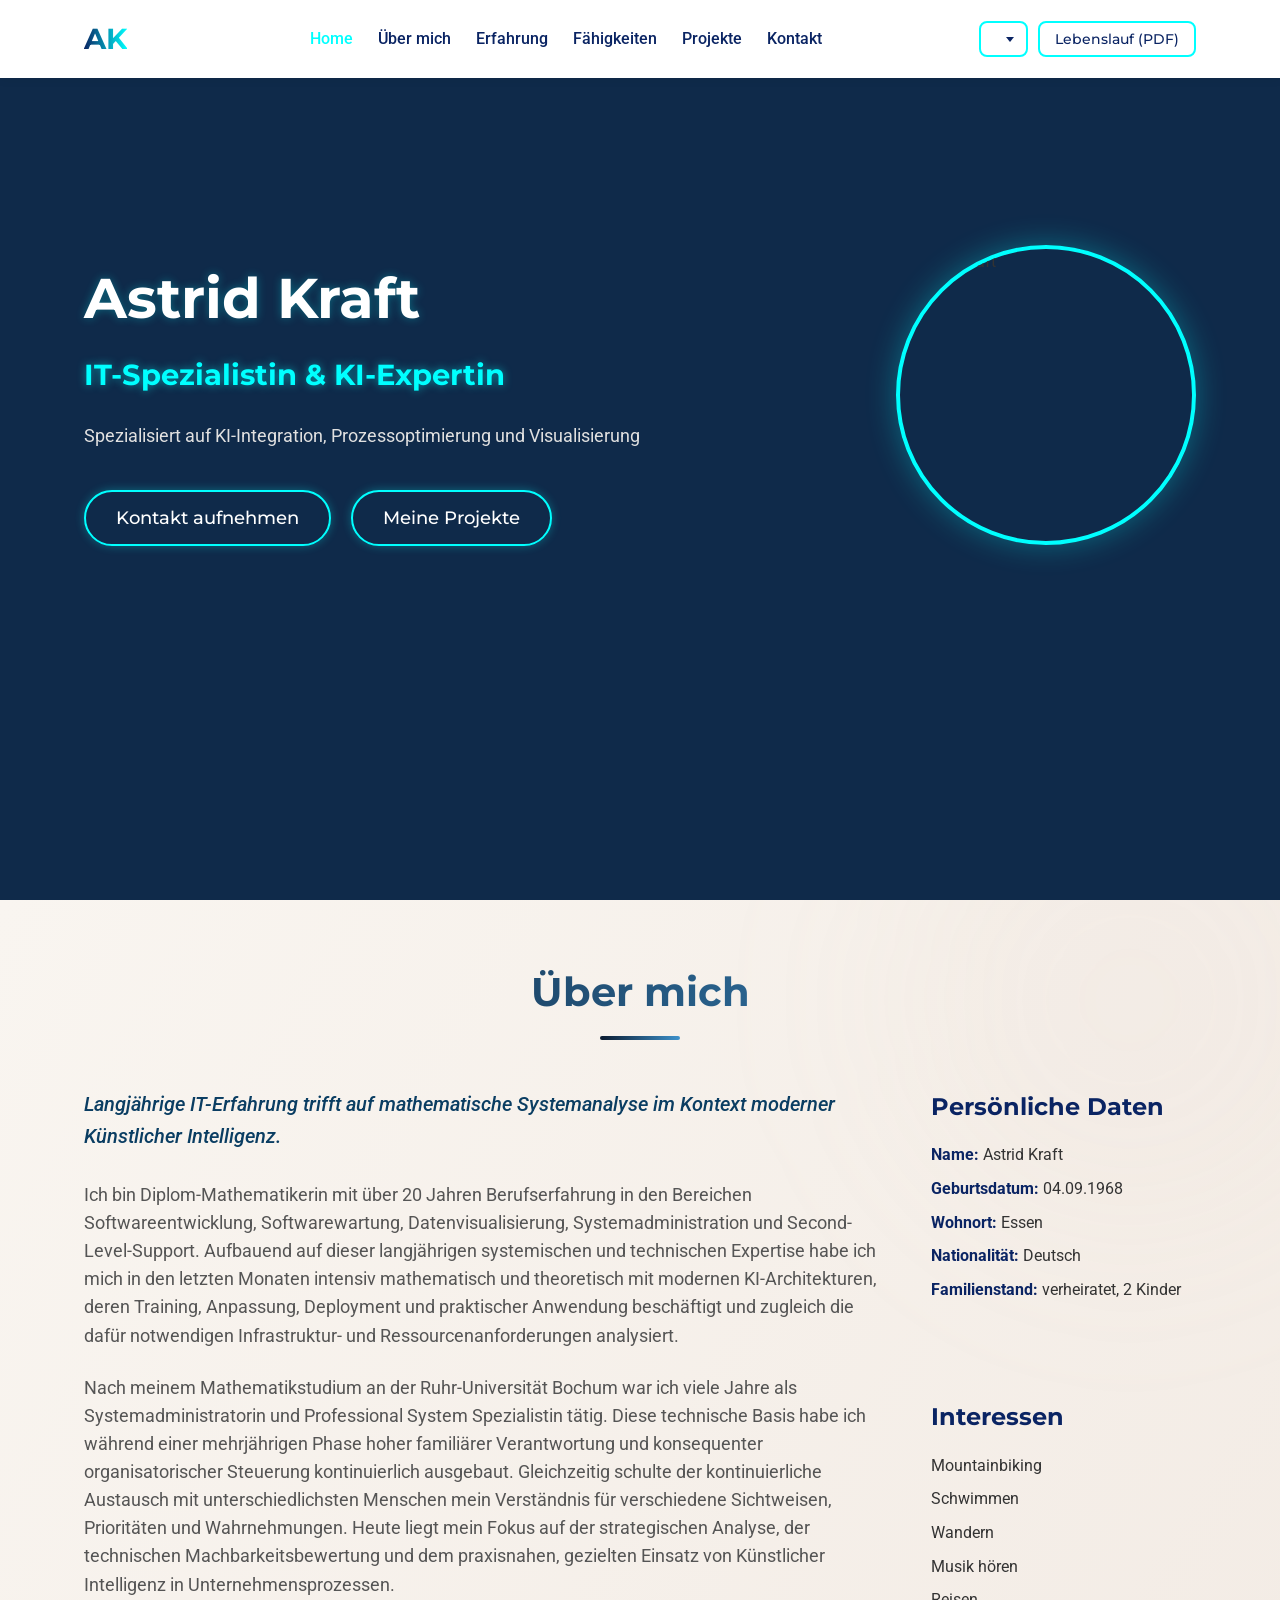
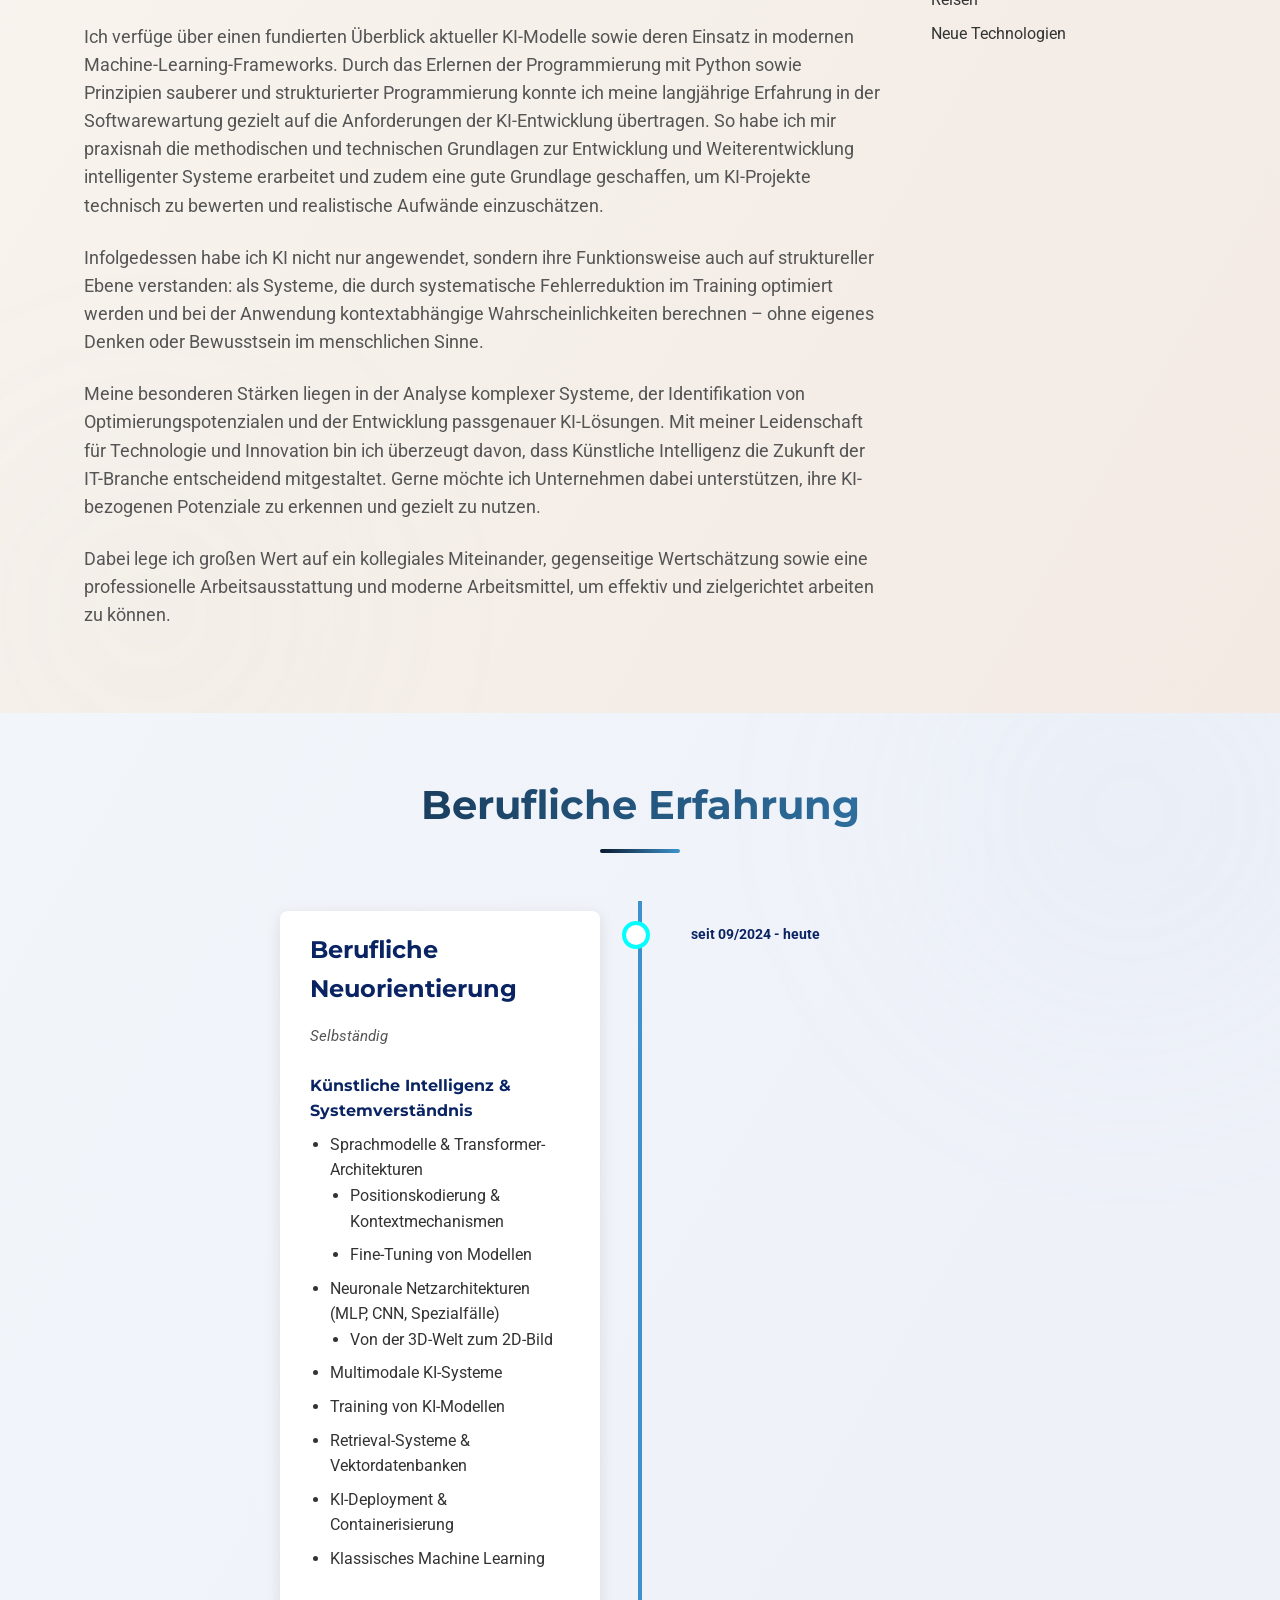
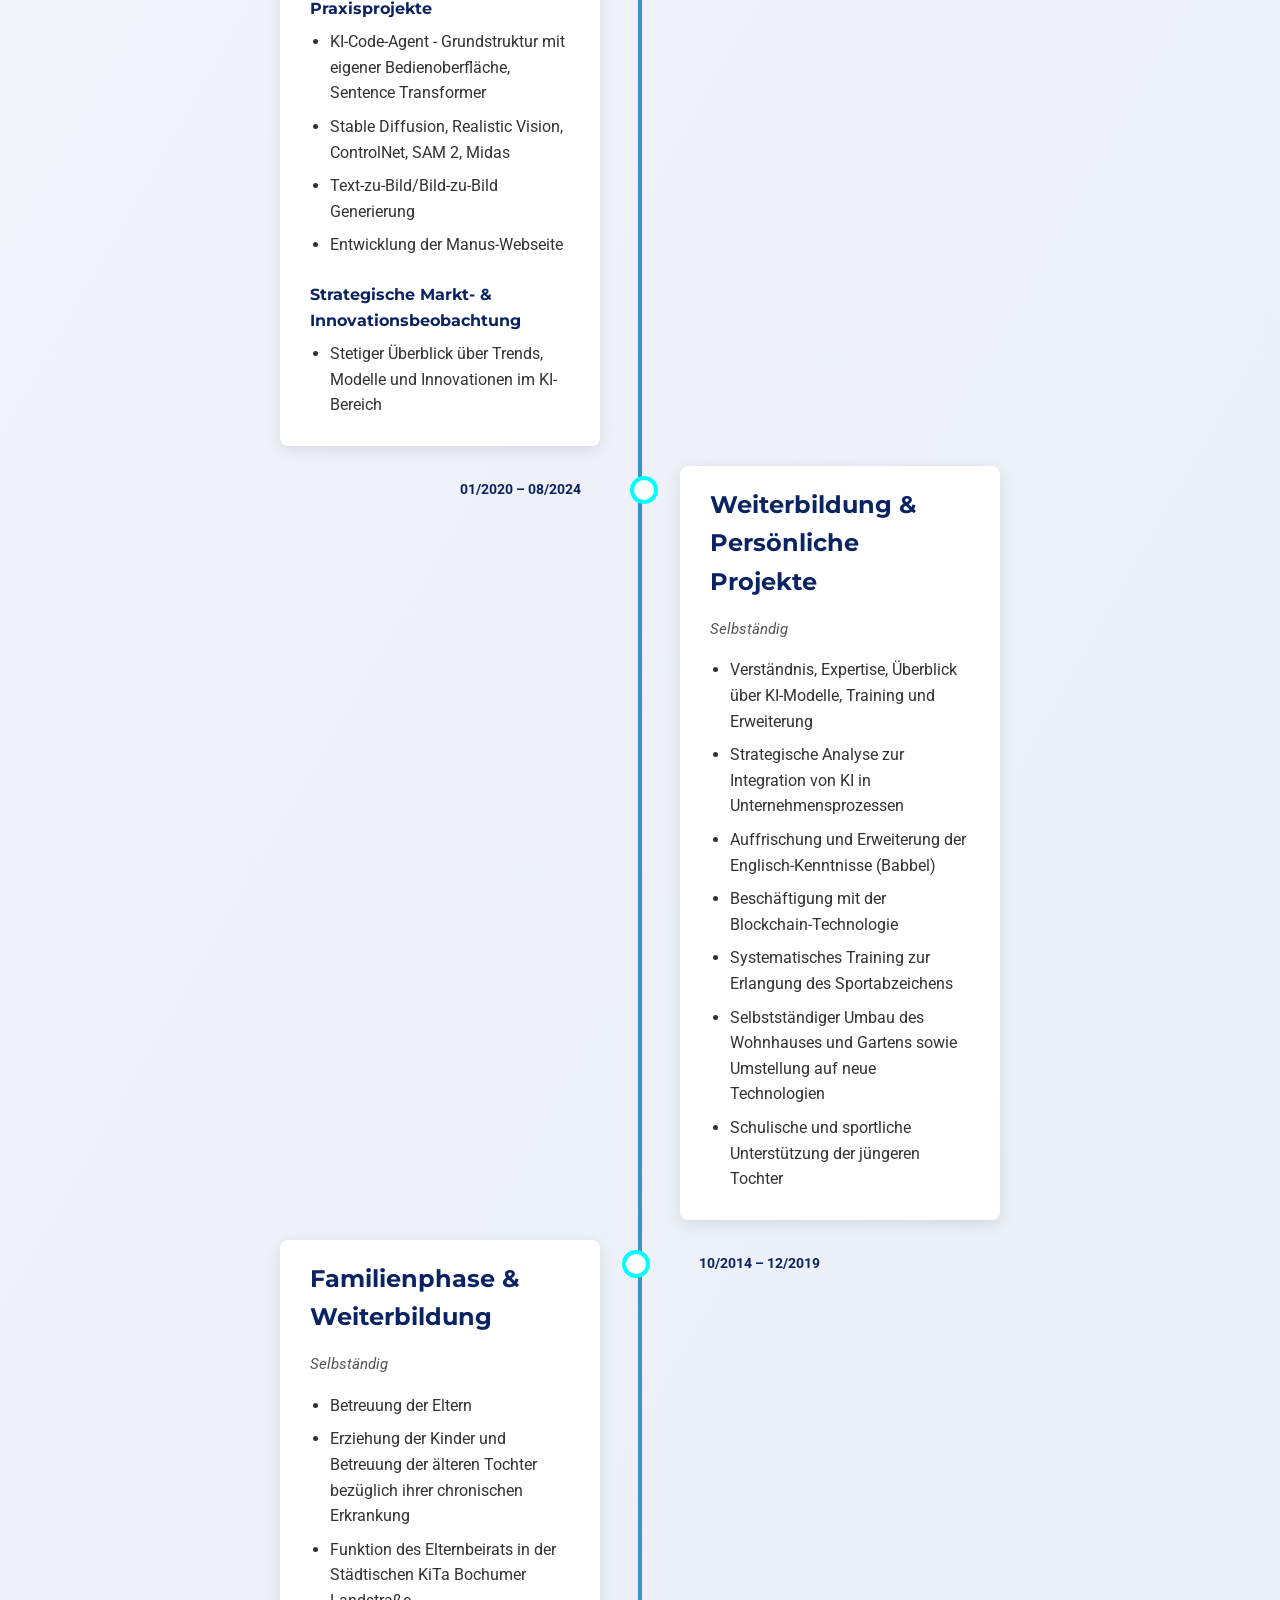
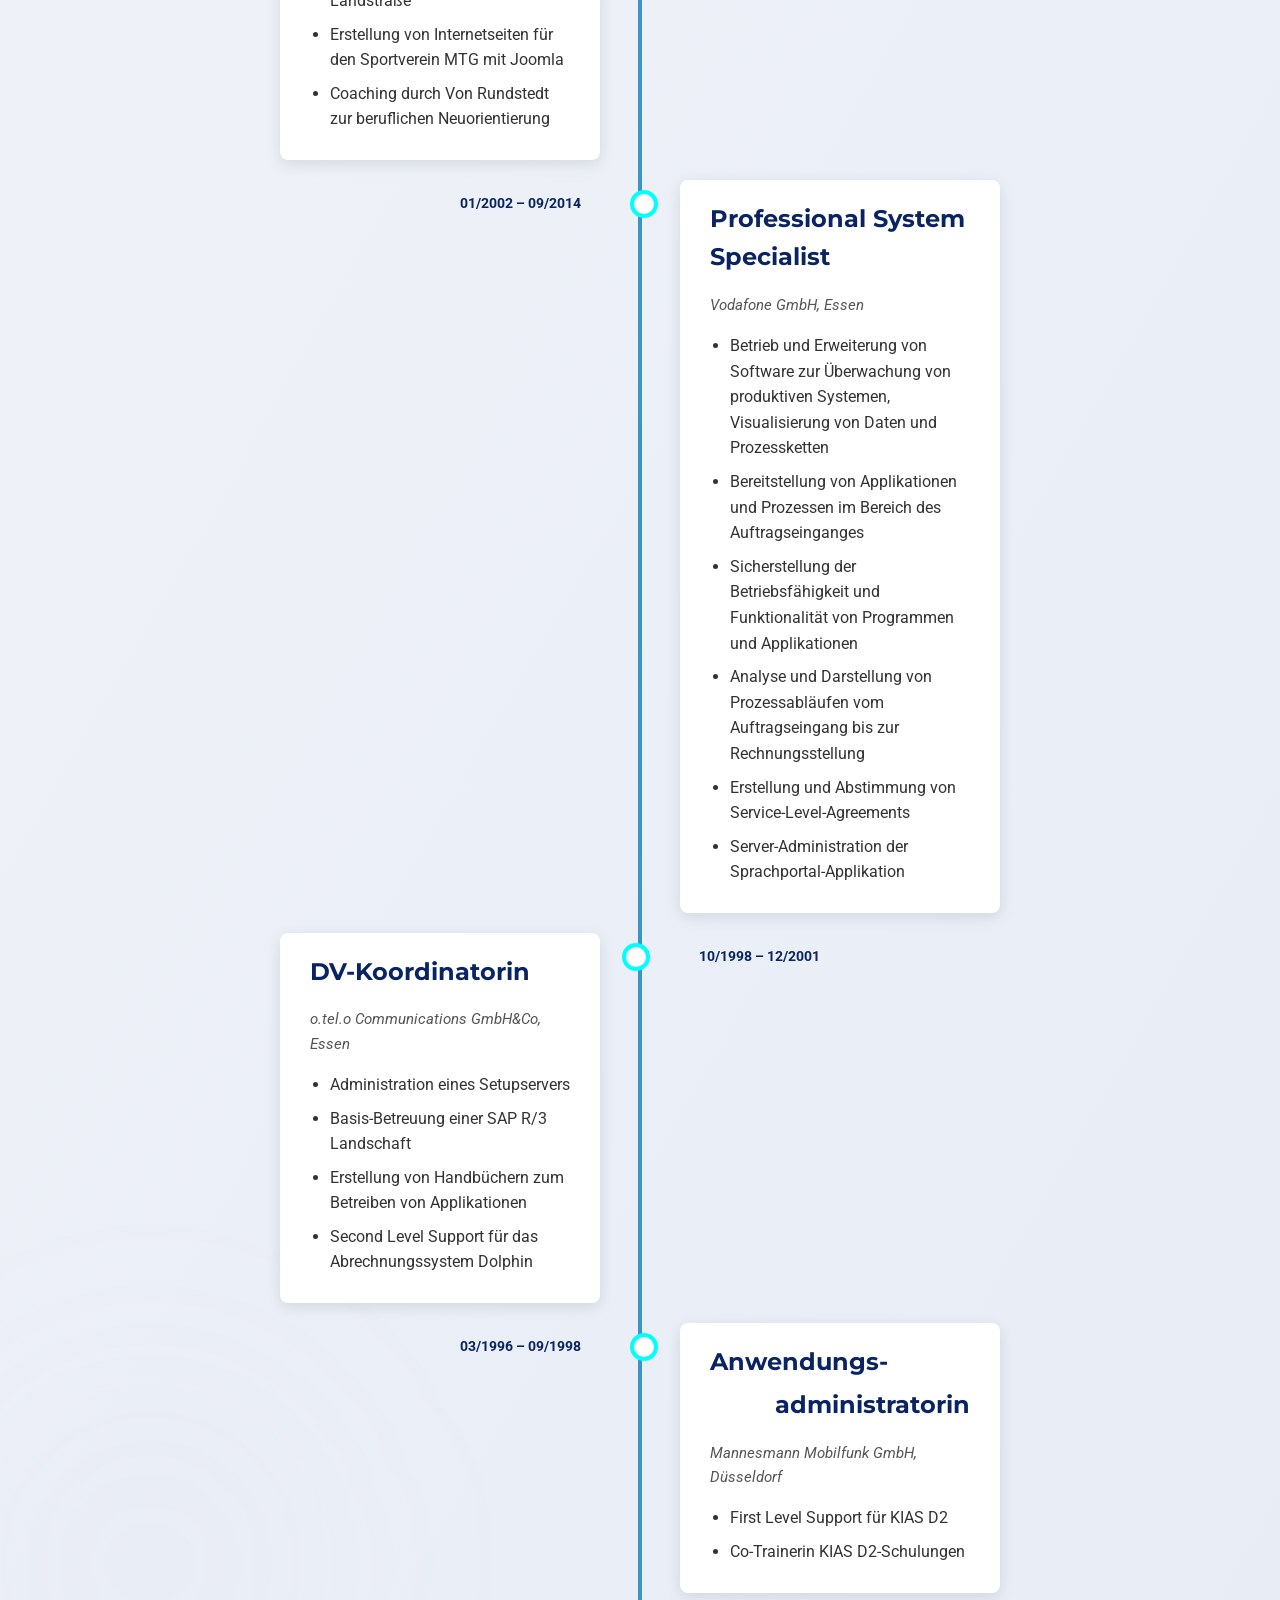
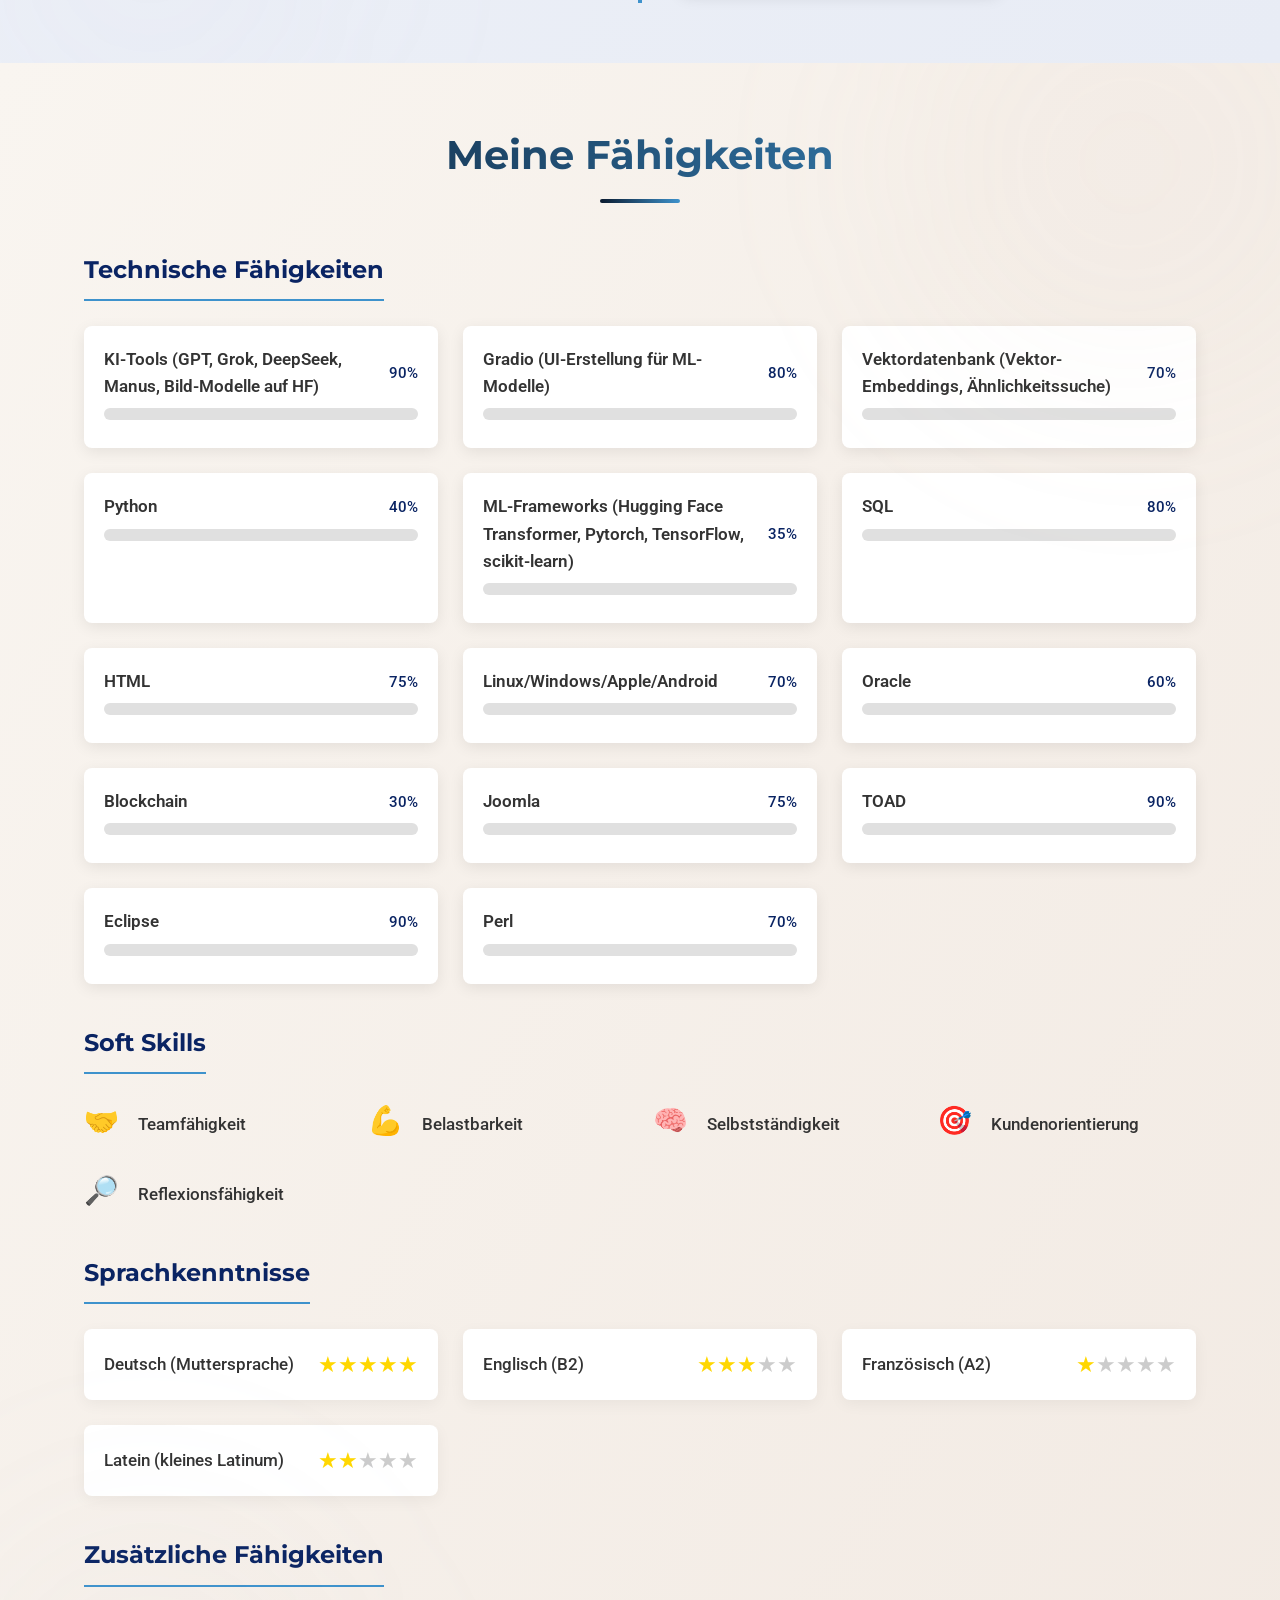
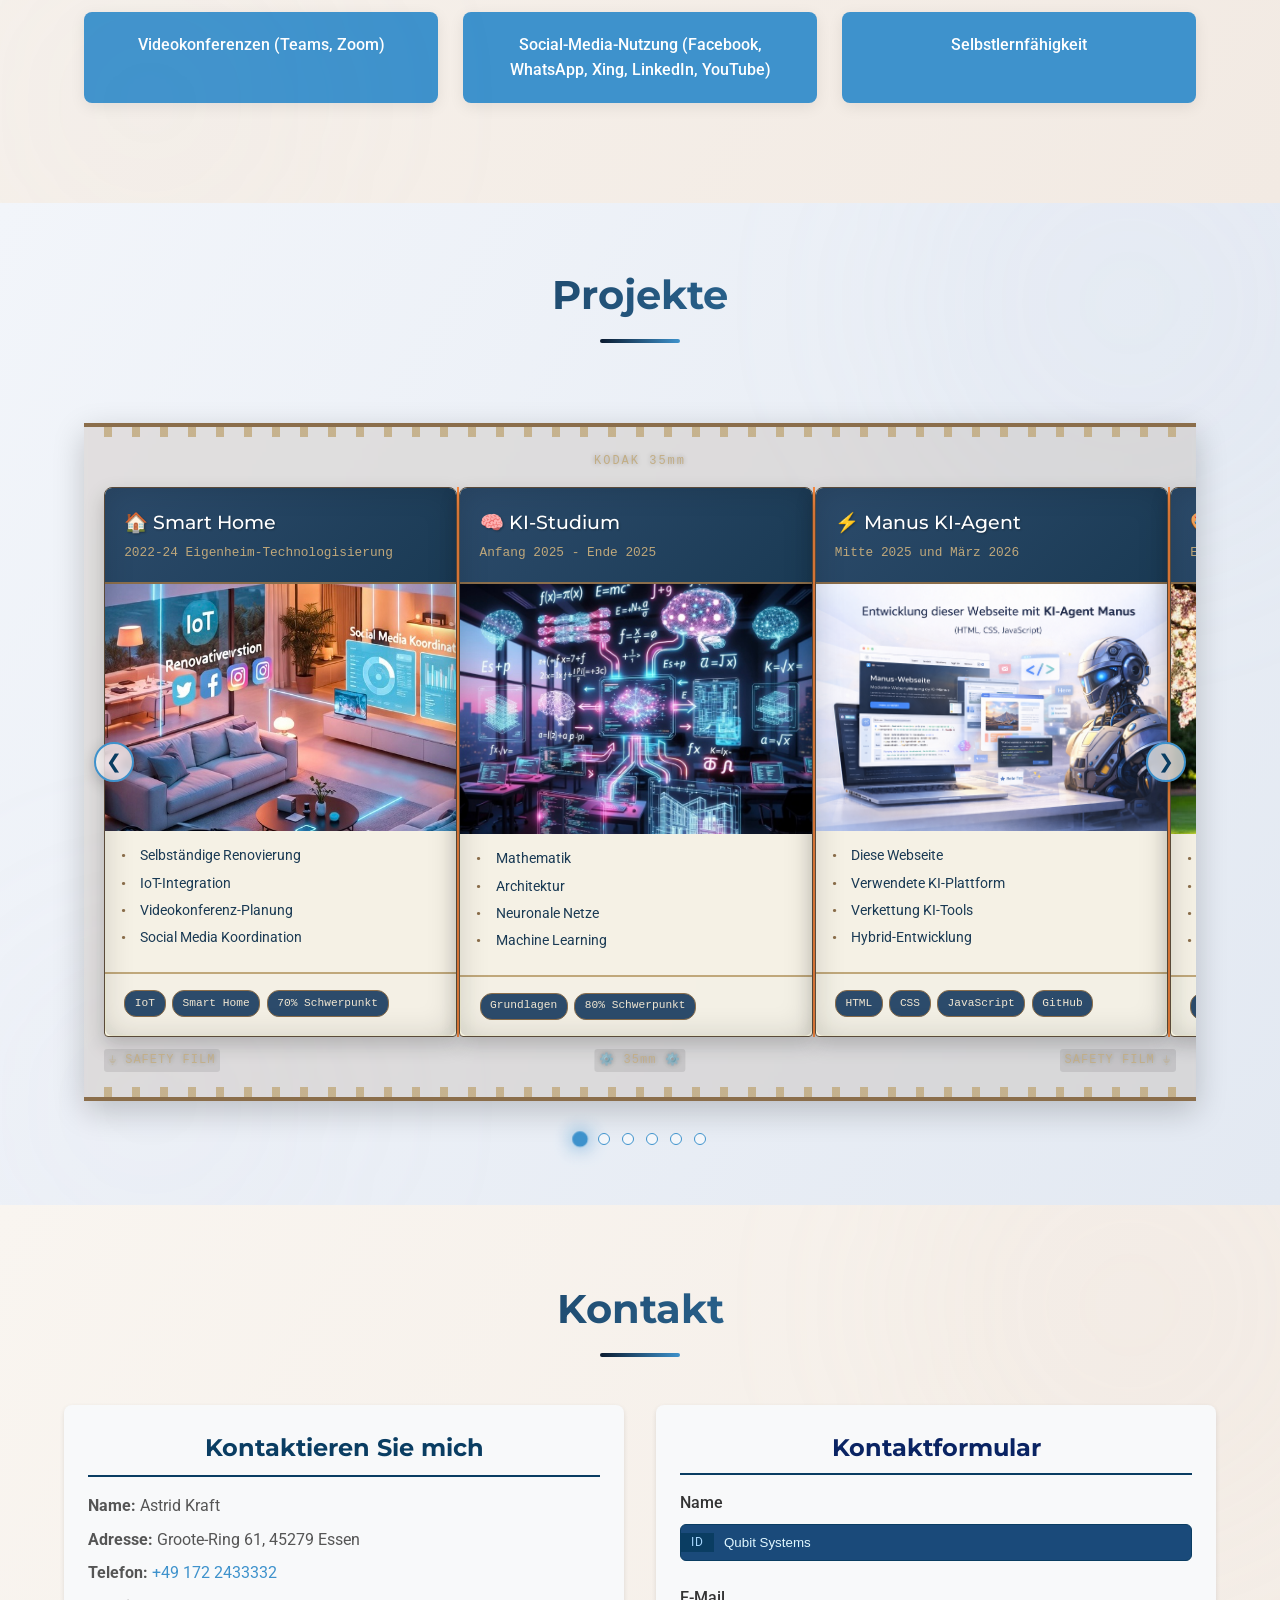
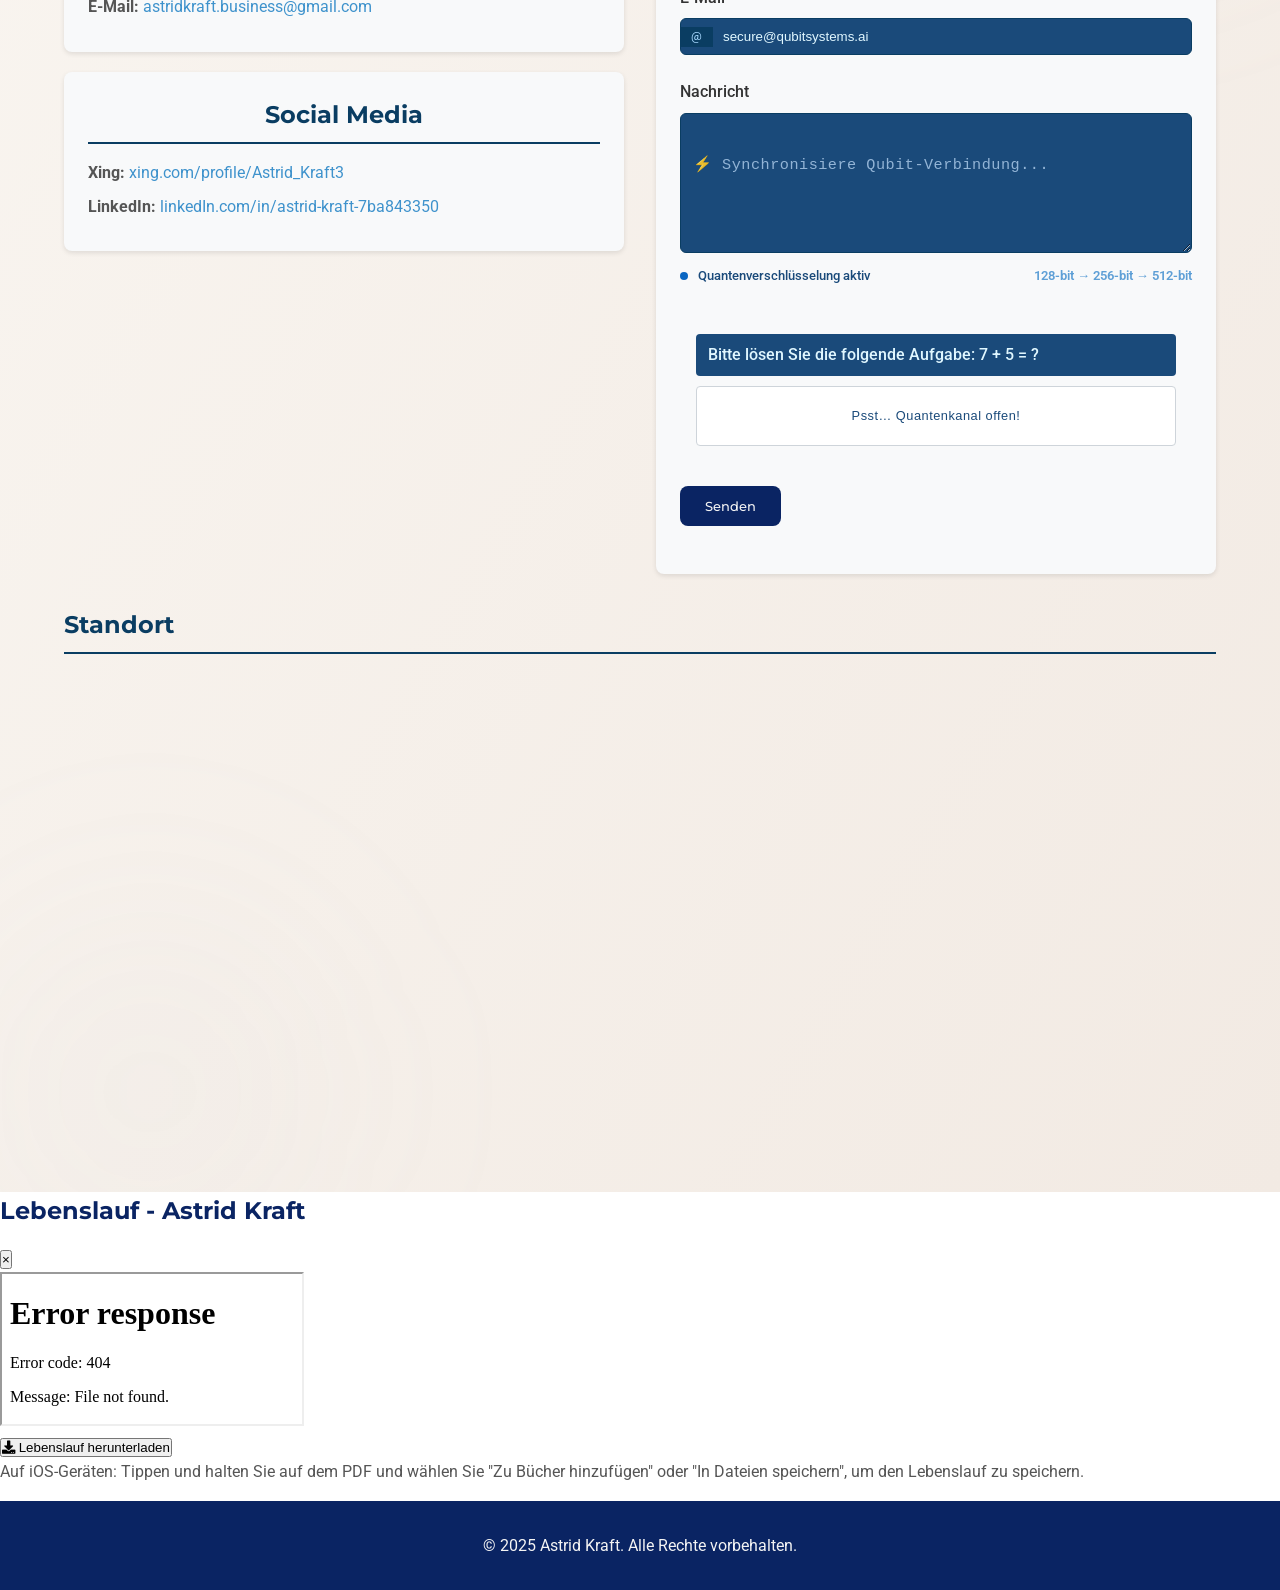
==== commit 85da8b84: "Update index.html" ====
--- a/index.html
+++ b/index.html
@@ -660,10 +660,6 @@
    </a>
 </p>
 
-
-
-
-
                                 
                             </div>
                         </div>
@@ -712,7 +708,7 @@
                                                   rows="5" 
                                                   readonly
                                                   data-max-words="100"
-                                                  data-i18n="form_message_placeholder"
+                                                  data-i18n-placeholder="form_message_placeholder"
                                                   placeholder="Ihre Nachricht wird in Echtzeit neuronal verschlüsselt..."></textarea>
 
                                         <div class="encryption-status">
@@ -723,51 +719,56 @@
 
 
 
-                                         <script>
-                                    // Warten bis das DOM vollständig geladen ist
-                                    document.addEventListener('DOMContentLoaded', function() {
-                                        const textarea = document.getElementById("contact-message");
-                                        
-                                        // Nur ausführen, wenn Textarea existiert
-                                        if (textarea) {
-                                            const messages = [
-                                                "🧠 Initialisiere Quantenkanal...",
-                                                "⚡ Synchronisiere Qubit-Verbindung...",
-                                                "🔒 Neuronale Verschlüsselung aktiv...",
-                                                "📡 Quantenverschlüsselung läuft...",
-                                                "🔄 Verschlüssele Nachricht in Echtzeit..."
-                                            ];
-
-                                            let index = 0;
-
-                                            // Placeholder alle 3 Sekunden wechseln
-                                            setInterval(() => {
-                                                // Nur wechseln, wenn Textarea NICHT fokussiert ist UND leer ist
-                                                if (document.activeElement !== textarea && textarea.value === "") {
-                                                    textarea.placeholder = messages[index];
-                                                    index = (index + 1) % messages.length;
-                                                }
-                                            }, 3000); // 3000ms = 3 Sekunden
-                                        }
-                                    });
-                                    </script>
-
-
-
-
-
-
-
-
-
-
-
-
-
-                                    
+                                <script>
+                                    // Ihr Rotations-Script (OHNE den DEAKTIVIEREN-Code)
+document.addEventListener('DOMContentLoaded', function() {
+    const textarea = document.getElementById("contact-message");
+    const languageSwitch = document.getElementById("language-switch");
+
+
+    
+    if (textarea) {
+        let currentLang = document.documentElement.lang || 'de';
+        let index = 0;
+
+        const messages = {
+            de: [
+                "🧠 Initialisiere Quantenkanal...",
+                "⚡ Synchronisiere Qubit-Verbindung...",
+                "🔒 Neuronale Verschlüsselung aktiv...",
+                "📡 Quantenverschlüsselung läuft...",
+                "🔄 Verschlüssele Nachricht in Echtzeit..."
+            ],
+            en: [
+                "🧠 Initializing quantum channel...",
+                "⚡ Synchronizing qubit connection...",
+                "🔒 Neural encryption active...",
+                "📡 Quantum encryption running...",
+                "🔄 Encrypting message in real-time..."
+            ]
+        };
+
+        function updatePlaceholder() {
+            textarea.placeholder = messages[currentLang][index % messages[currentLang].length];
+            index++;
+        }
+
+        setInterval(updatePlaceholder, 2000);
+        
+        if (languageSwitch) {
+            languageSwitch.addEventListener('change', function(e) {
+                currentLang = e.target.value;
+                index = 0;
+                updatePlaceholder();
+            });
+        }
+        
+        updatePlaceholder();
+    }
+});
+</script>
 
                                
-
                                     <div class="form-group captcha-container">
                                         <div class="captcha-question">
                                             <p data-i18n="form_captcha">Bitte lösen Sie die folgende Aufgabe: 7 + 5 = ?</p>
@@ -1008,6 +1009,10 @@
 
 
 
+
+
+
+
     
 </body>
 </html>
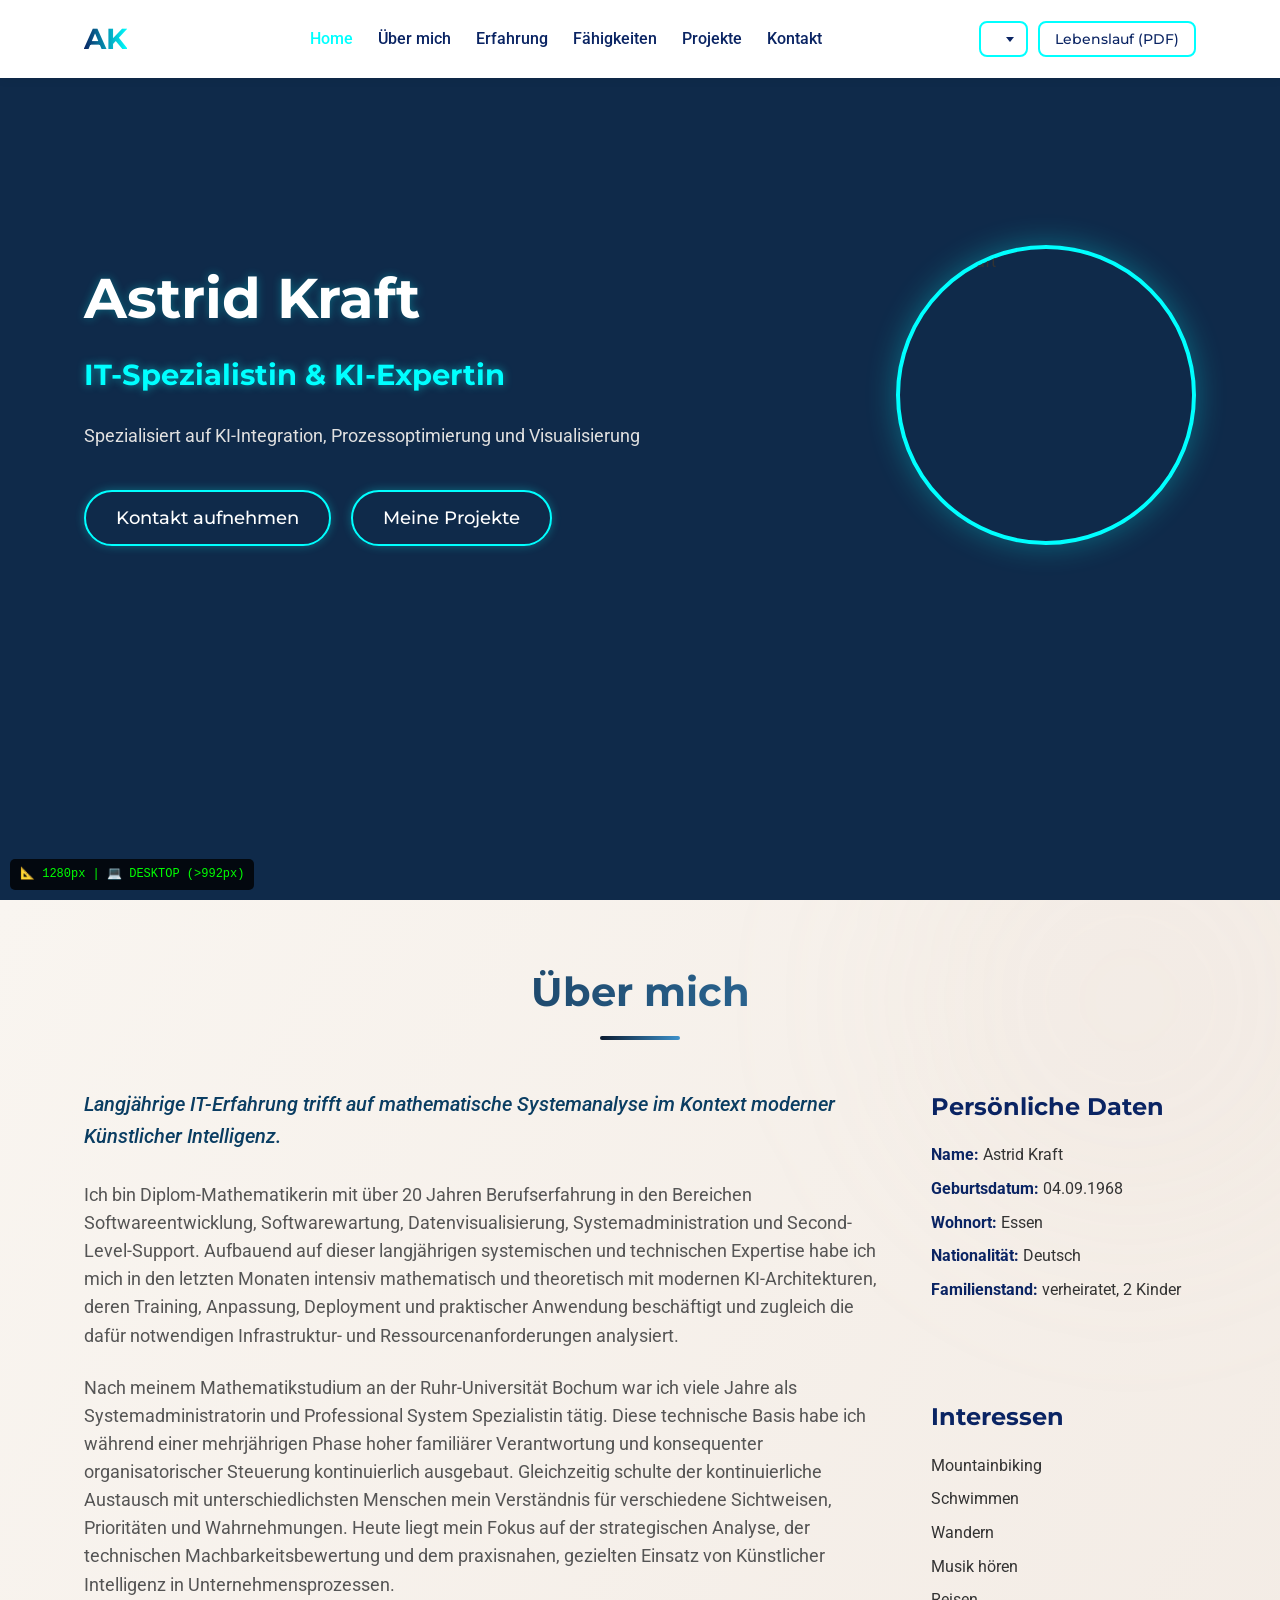
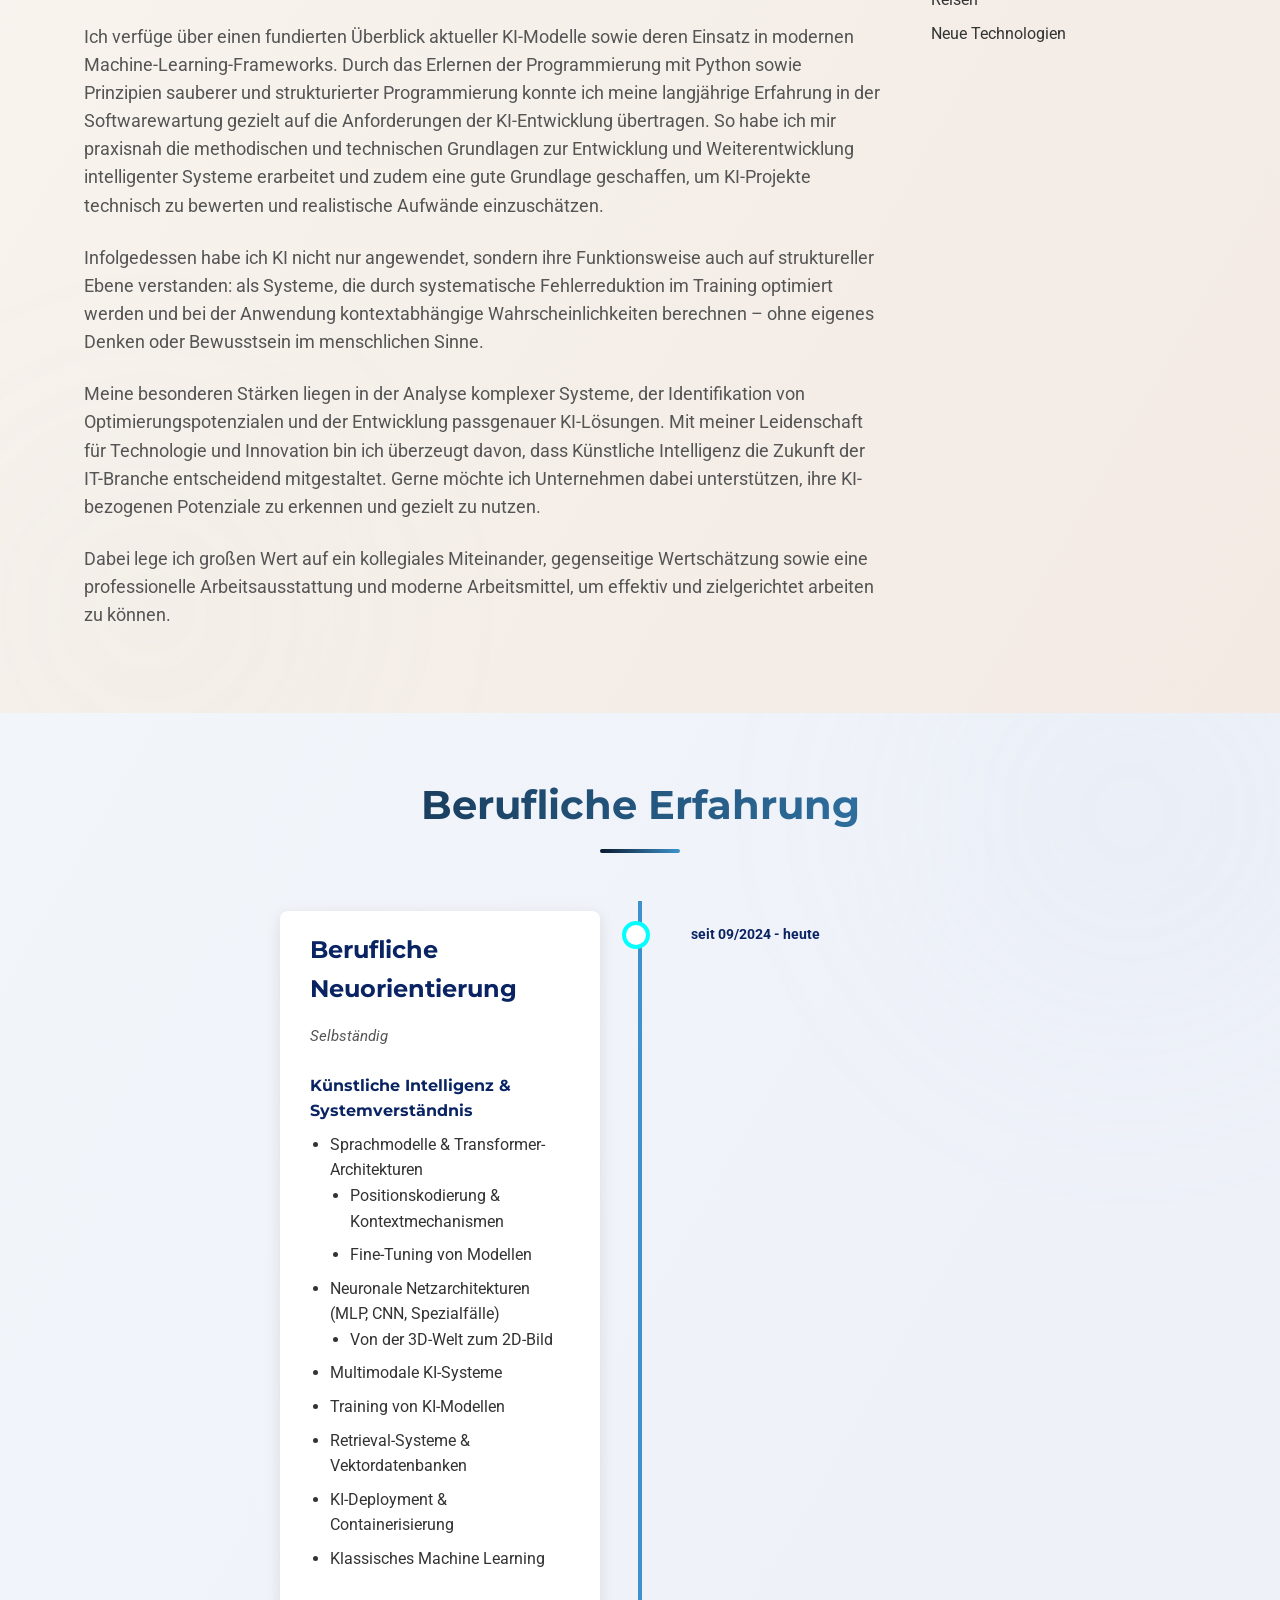
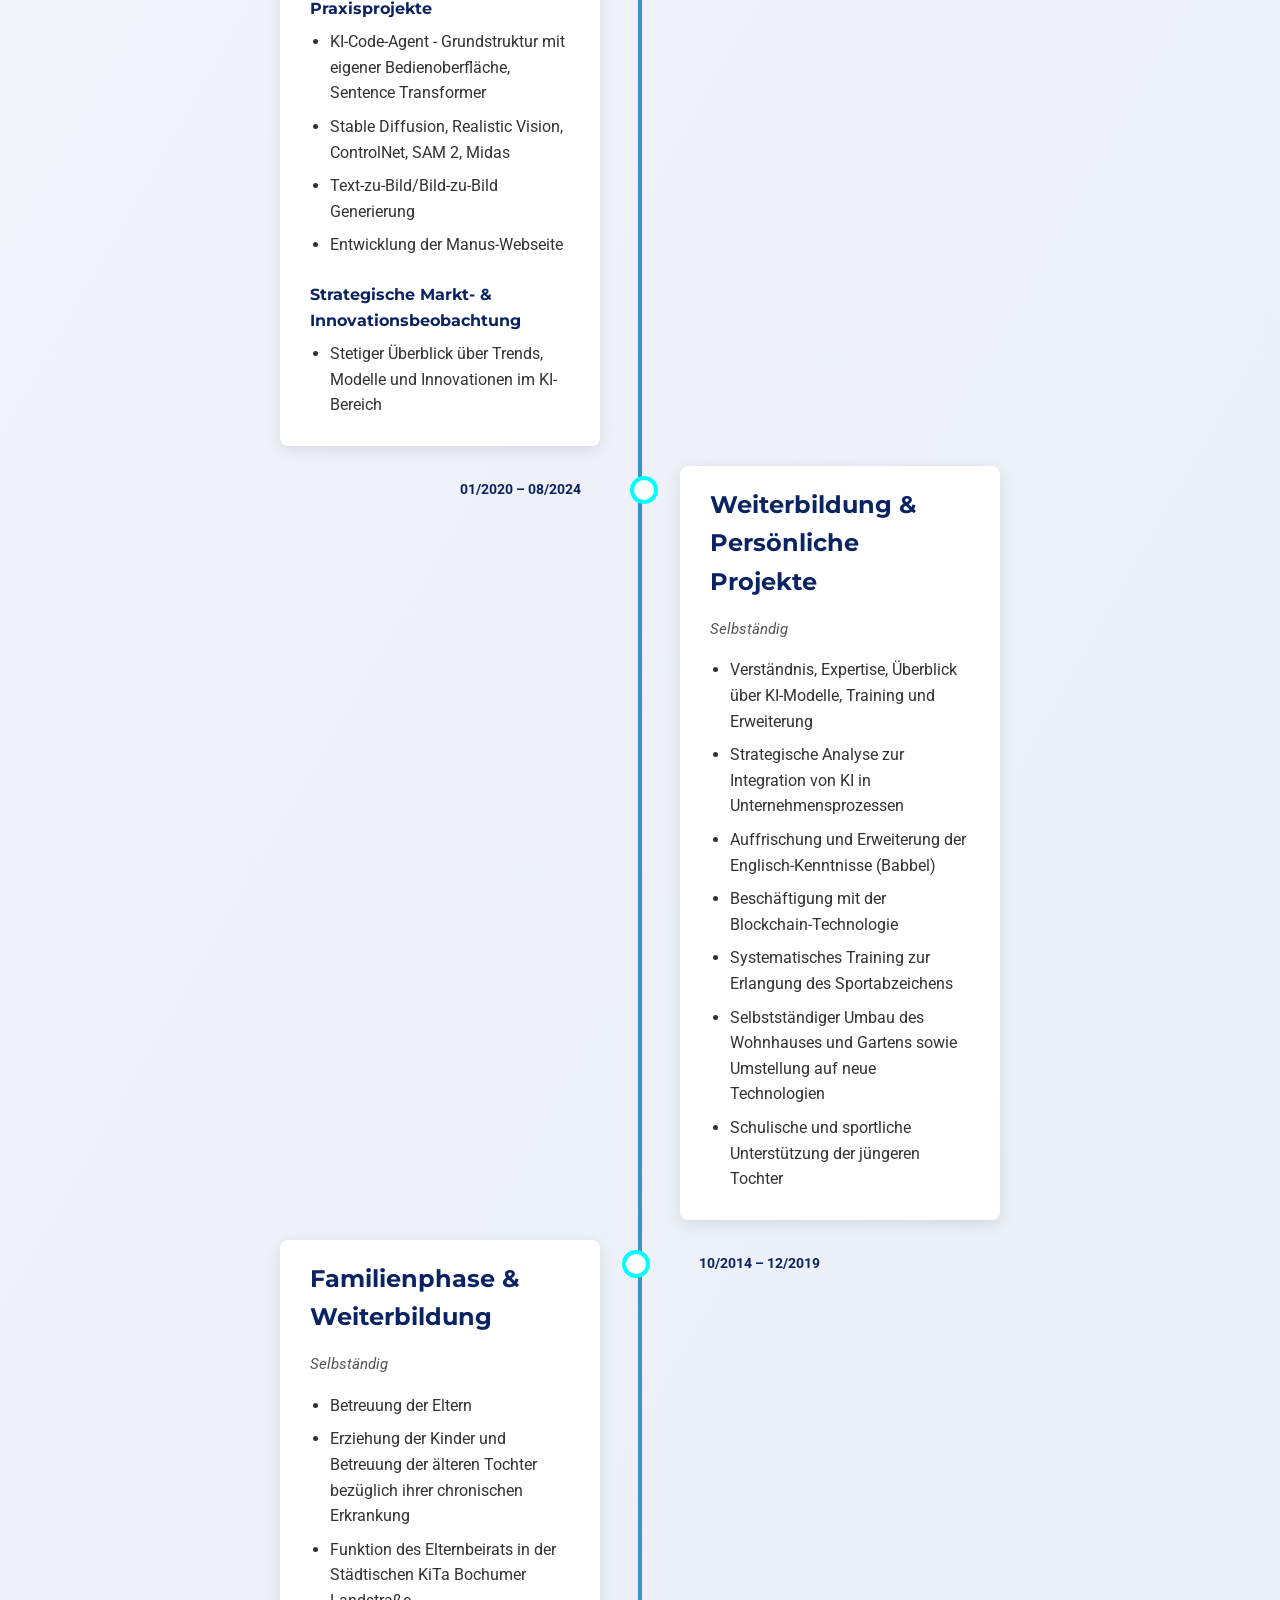
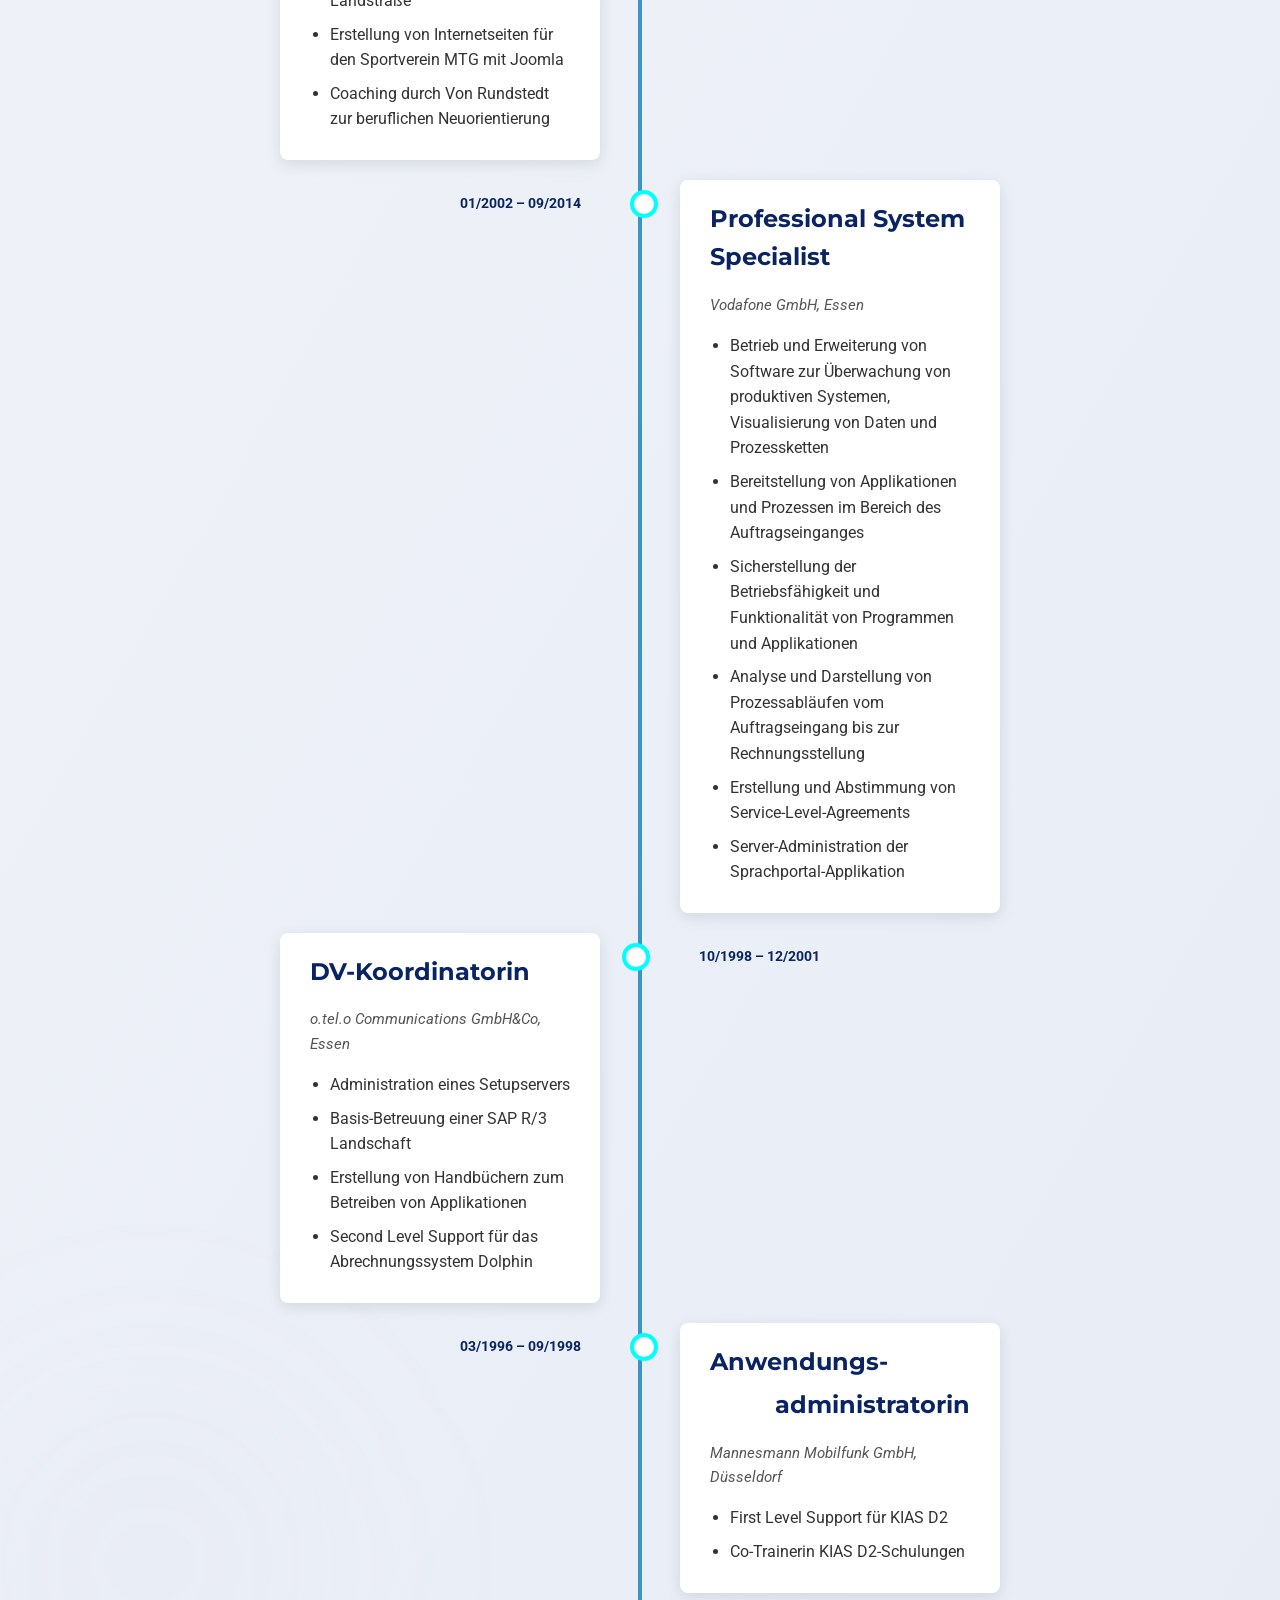
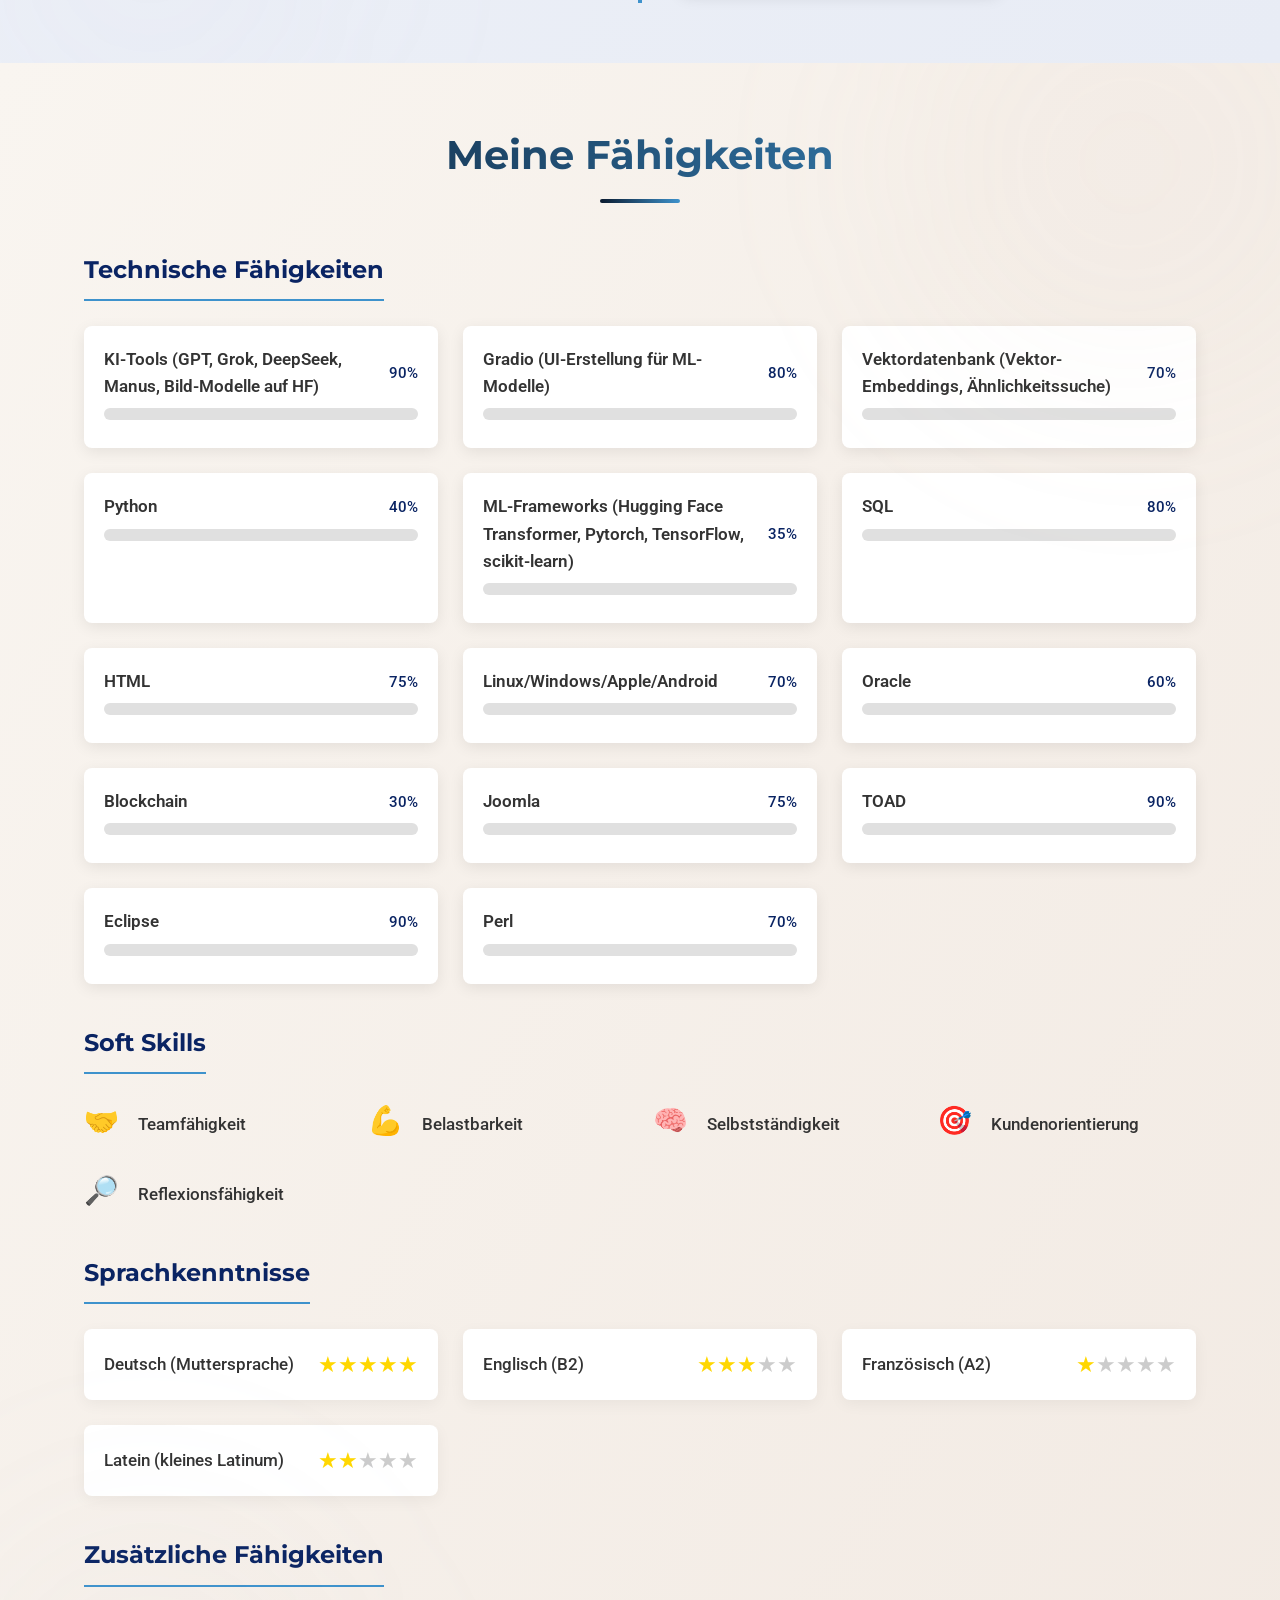
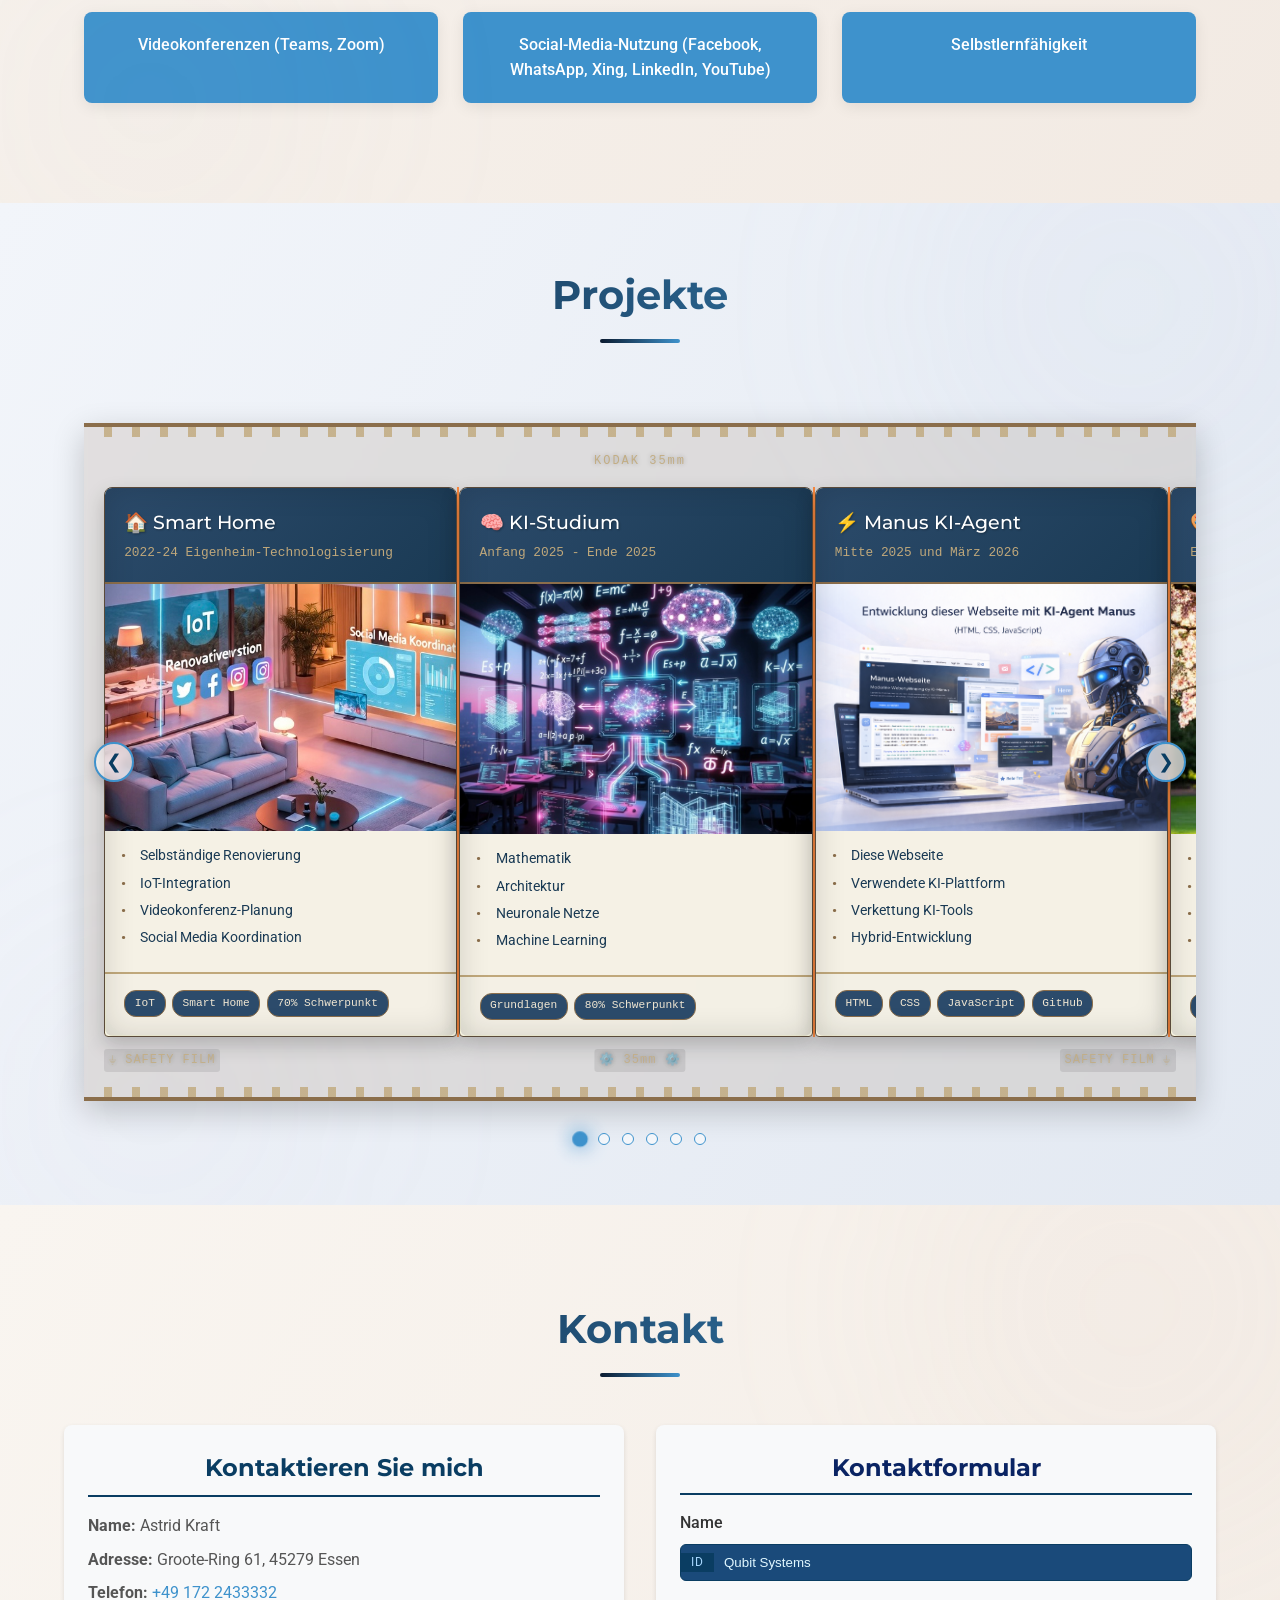
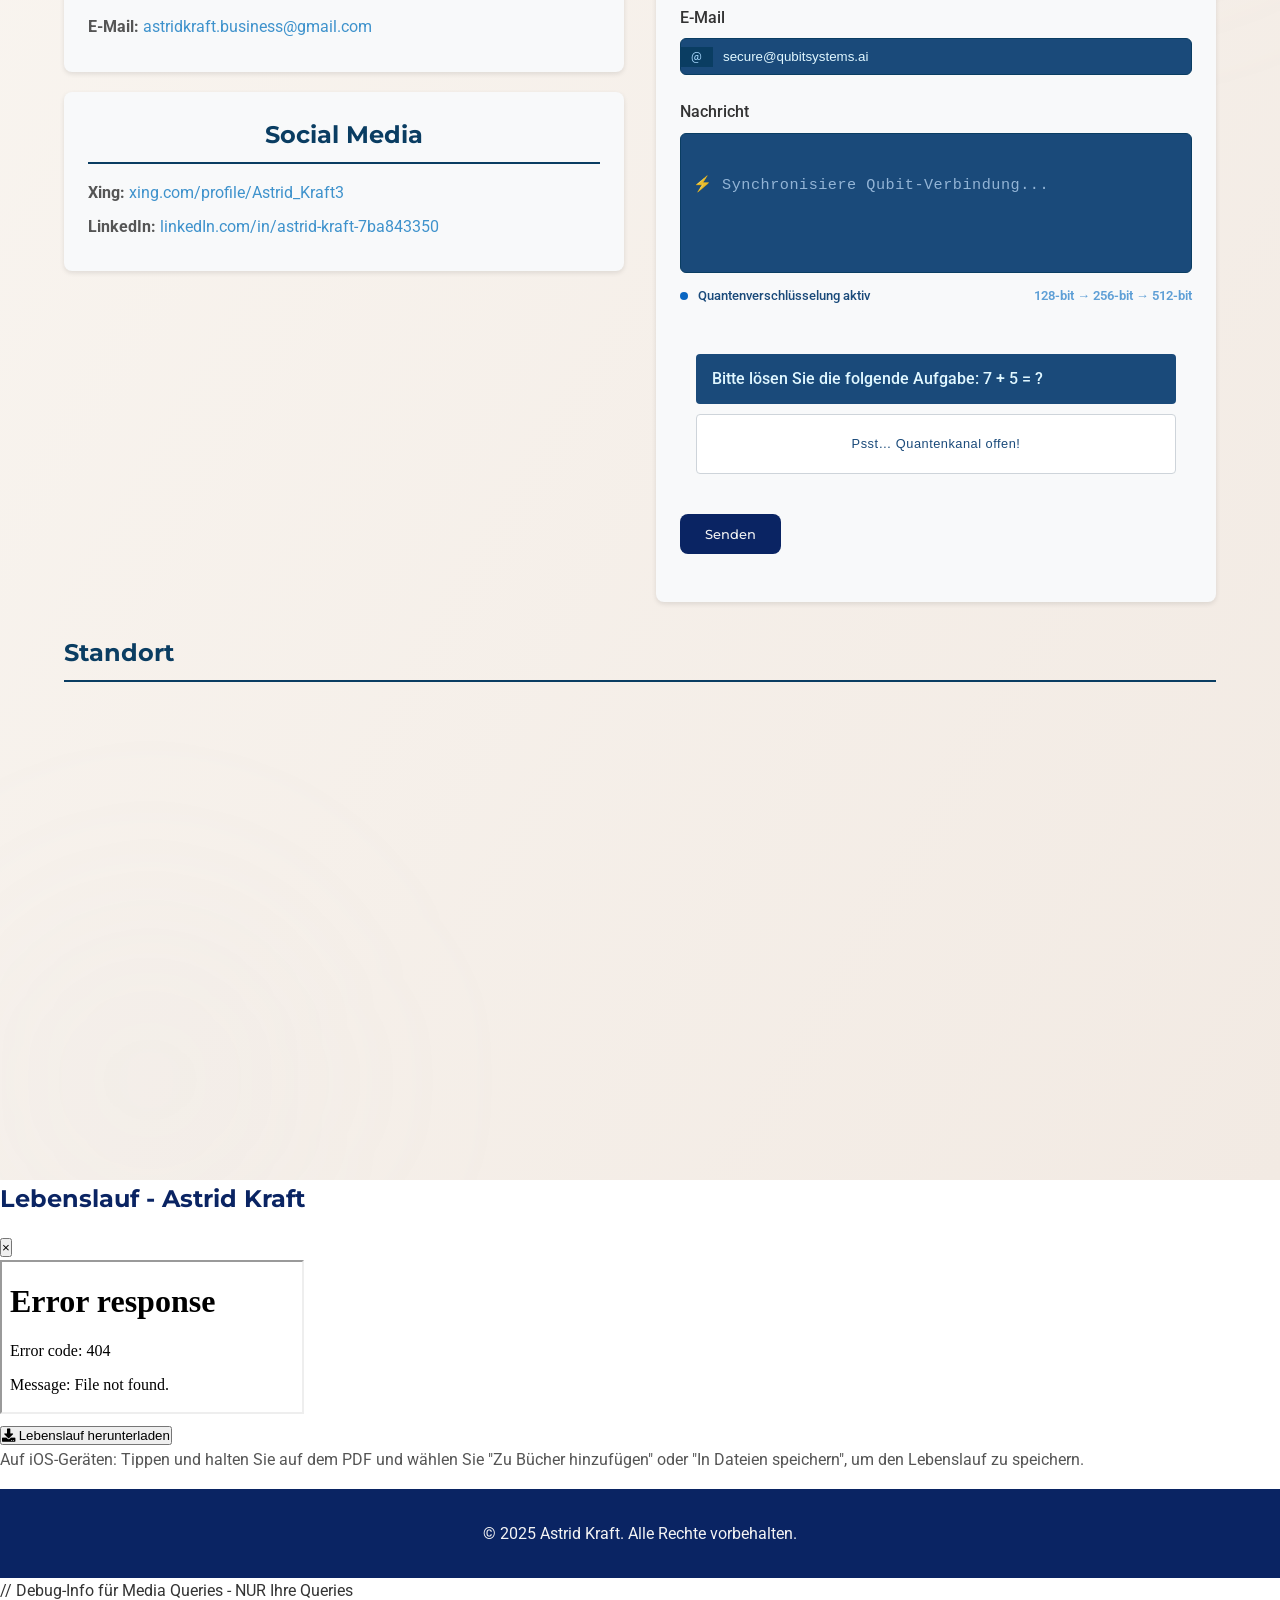
==== commit 6f2debb8: "Update index.html" ====
--- a/index.html
+++ b/index.html
@@ -601,7 +601,7 @@
                         <div class="carousel-slide">
                             <div class="project-card-carousel">
                                 <div class="carousel-header">
-                                    <h3 data-i18n="carousel_slide6_title">💻 KI-Code-Agent Grundstruktur</h3>
+                                    <h3 data-i18n="carousel_slide6_title">💻 KI-Code-Agent</h3>
                                     <p data-i18n="carousel_slide6_subtitle">Anfang März - Mitte März 2026</p>
                                 </div>
                                 <img src="images/Grok%20Image%202026-03-14%20at%207.37.32%20AM.jpeg" alt="KI-Code-Agent Visualisierung" class="carousel-image" data-i18n-alt="carousel_slide6_img_alt">
@@ -614,9 +614,8 @@
                                     </ul>
                                 </div>
                                 <div class="carousel-tags">
-                                    <span class="carousel-tag" data-i18n="carousel_slide6_tag1">HF</span>
-                                    <span class="carousel-tag" data-i18n="carousel_slide6_tag2">Python</span>
-                                    <span class="carousel-tag" data-i18n="carousel_slide6_tag3">80% Schwerpunkt</span>
+                                    <span class="carousel-tag" data-i18n="carousel_slide6_tag1">Grundstruktur</span>
+                                    <span class="carousel-tag" data-i18n="carousel_slide6_tag2">80% Schwerpunkt</span>
                                 </div>                 
                             </div>
                         </div>
@@ -1003,11 +1002,32 @@
     </script>
 
 
-
-
-
-
-
+    // Debug-Info für Media Queries - NUR Ihre Queries
+<script>
+(function() {
+    var debugBox = document.createElement('div');
+    debugBox.style.cssText = 'position: fixed; bottom: 10px; left: 10px; background: rgba(0,0,0,0.8); color: #0f0; font-family: monospace; font-size: 12px; padding: 6px 10px; border-radius: 5px; z-index: 9999; pointer-events: none;';
+    document.body.appendChild(debugBox);
+    
+    function updateDebug() {
+        var width = window.innerWidth;
+        var activeQuery = '';
+        
+        if (width >= 769 && width <= 992) {
+            activeQuery = '📟 TABLET (769-992px)';
+        } else if (width <= 768) {
+            activeQuery = '📱 SMARTPHONE (≤768px)';
+        } else {
+            activeQuery = '💻 DESKTOP (>992px)';
+        }
+        
+        debugBox.innerHTML = '📐 ' + width + 'px | ' + activeQuery;
+    }
+    
+    window.addEventListener('resize', updateDebug);
+    updateDebug();
+})();
+</script>
 
 
 
--- a/css/styles.css
+++ b/css/styles.css
@@ -28,9 +28,16 @@
 
 /* Fügen Sie dies am Anfang Ihres CSS ein */
 html {
-    scroll-padding-top: 70px; /* Platz für den fixen Header */
+    /*scroll-padding-top: 70px; Platz für den fixen Header */
     scroll-behavior: smooth;
 }
+
+/* Neu: Fließender Wert für ALLE Geräte 
+html {
+    scroll-padding-top: clamp(85px, 12vw, 110px);
+    scroll-behavior: smooth;
+}*/
+
 
 
 body {
@@ -1210,8 +1217,8 @@
     background: linear-gradient(120deg, #f9f5f0 0%, #f2eae3 100%);
     position: relative;
     overflow: hidden;
-    padding: 40px 0;
-   /* padding-bottom: 0 !important;*/
+    padding: 60px 0;
+    padding-bottom: 0 !important;
 }
 
 .contact::before {
@@ -1382,6 +1389,7 @@
     font-size: 1.05rem;
     letter-spacing: 0.5px;
     line-height: 2.2;
+    resize: none !important;  /* Verhindert manuelle Vergrößerung */
 }
 
 .contact-form textarea:focus {
@@ -1461,6 +1469,7 @@
     text-align: center;
     margin: 1rem 0;
    width: 100%;
+       max-width: 100%;
 }
 
 
@@ -1468,12 +1477,12 @@
 .captcha-container .captcha-question p[data-i18n="form_captcha"] {
     color: #e0f7ff !important;
     background: #1a4a7a !important;
-    padding: 8px 12px !important;
+    padding: 12px 16px !important;
     border-radius: 4px !important;
     font-weight: 500 !important;
     margin-bottom: 10px !important;
-   box-sizing: border-box;
-   width: 100%;
+   box-sizing: border-box !important;
+   width: 100% !important;     
 }
 
 .captcha-hint {
@@ -1495,8 +1504,8 @@
     font-weight: 500;
     letter-spacing: 0.5px;
     color: #1a4a7a;
-   width: 100%;
-   box-sizing: border-box;
+   width: 100% !important;
+   box-sizing: border-box !important;
 }
 
 /* ===== MAP SECTION ===== */
@@ -1556,3 +1565,7 @@
 
 
 
+
+
+
+
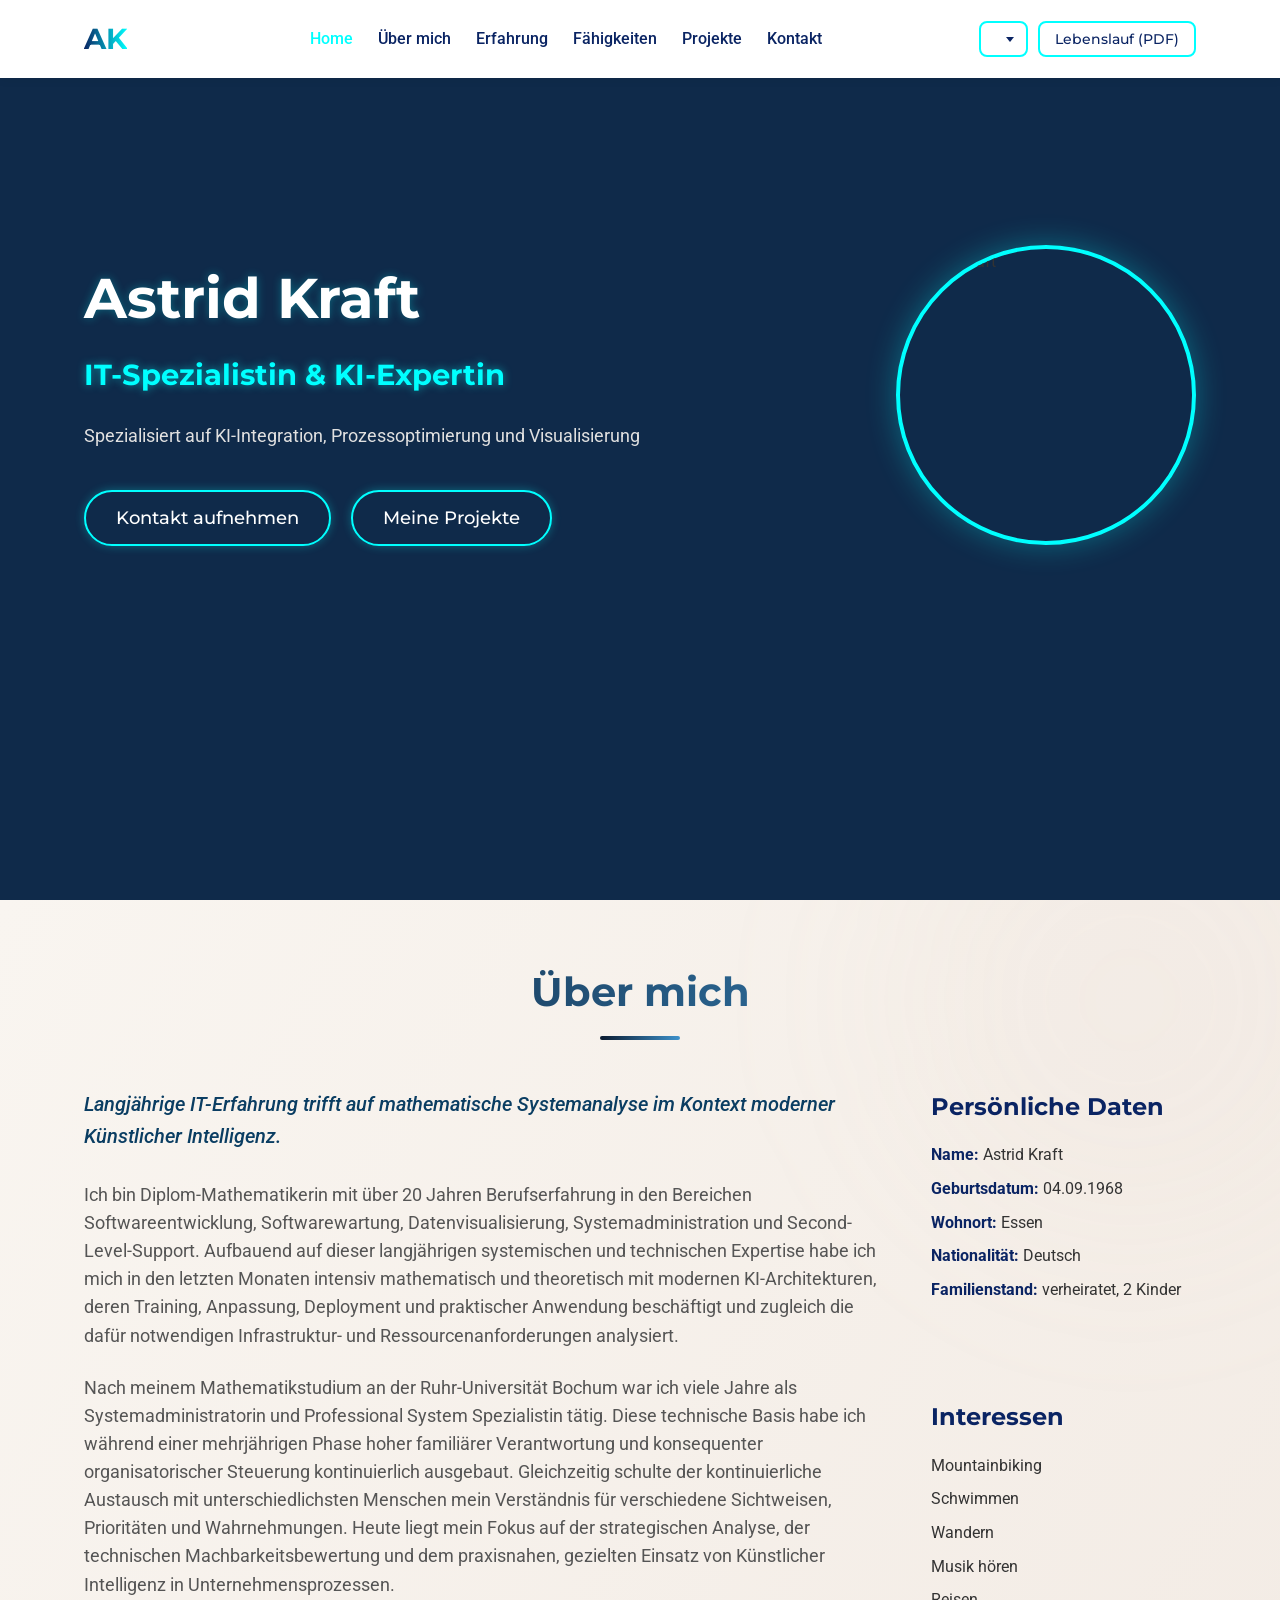
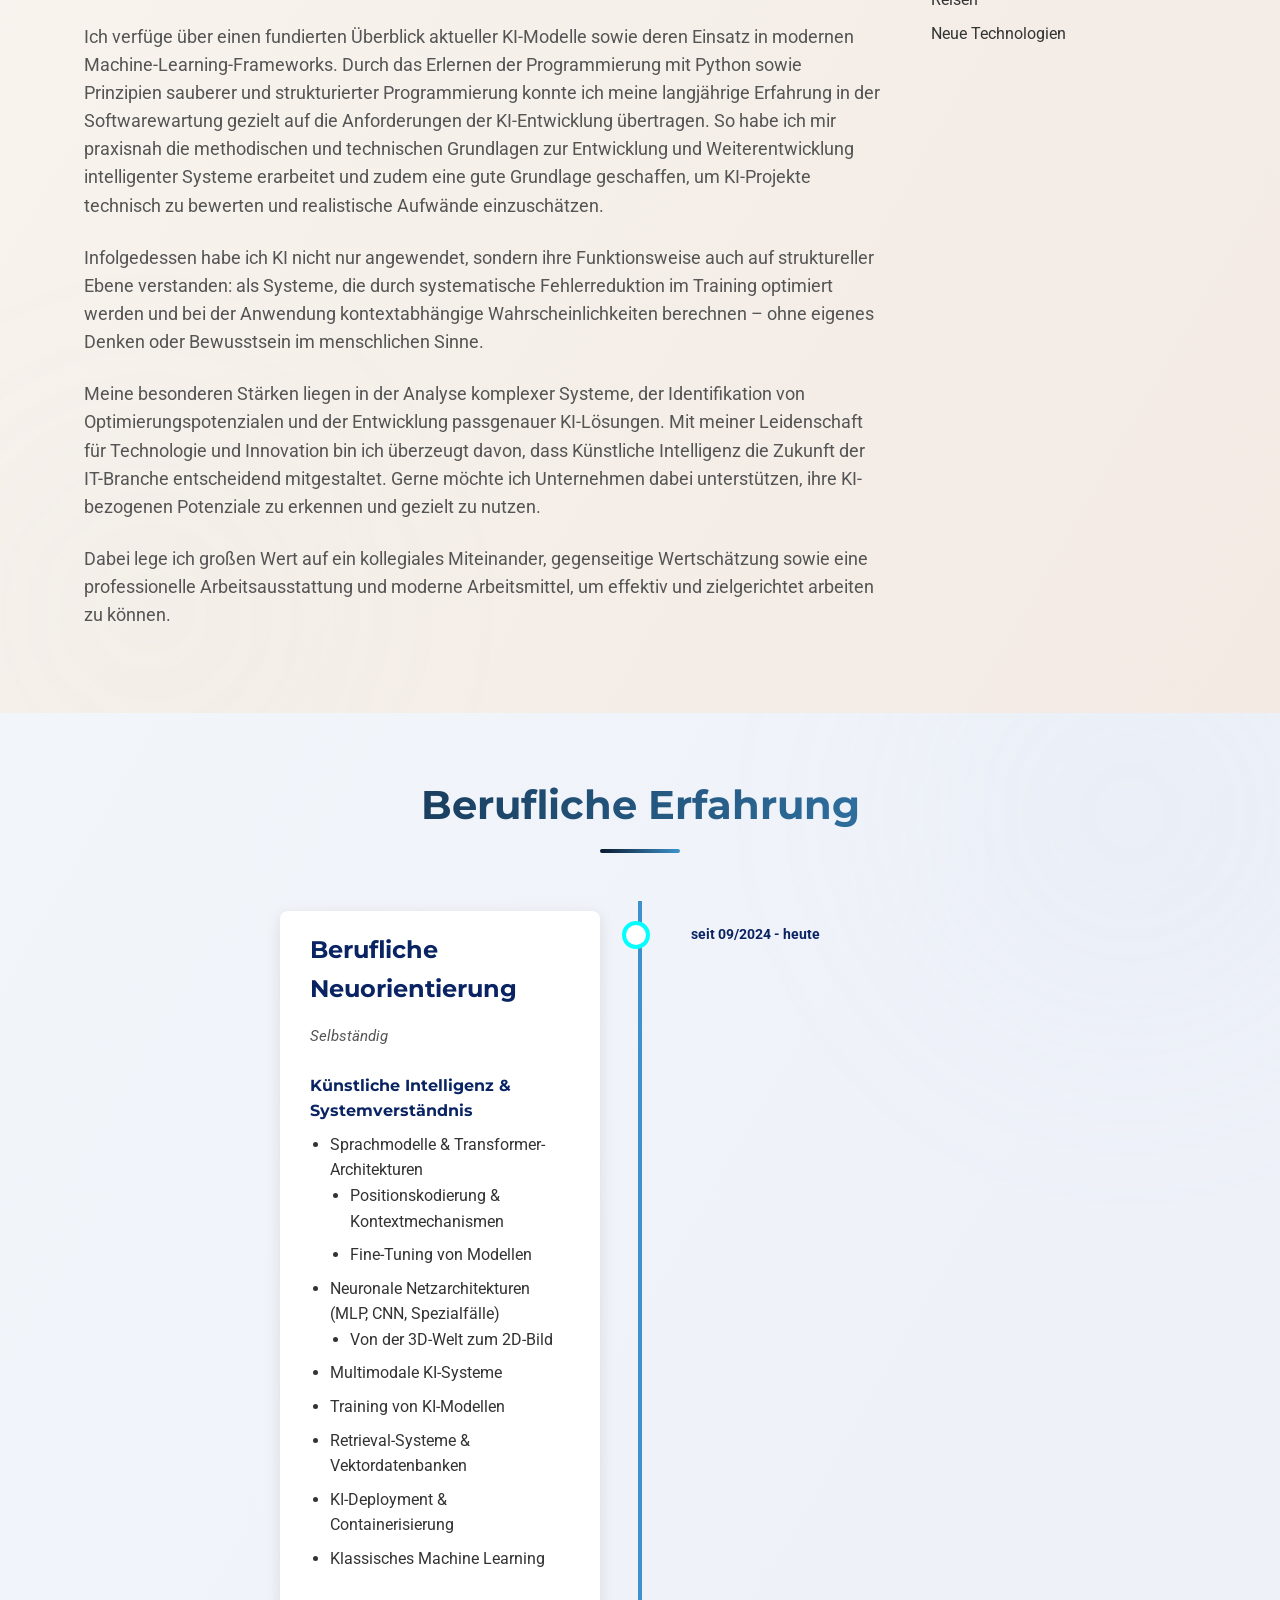
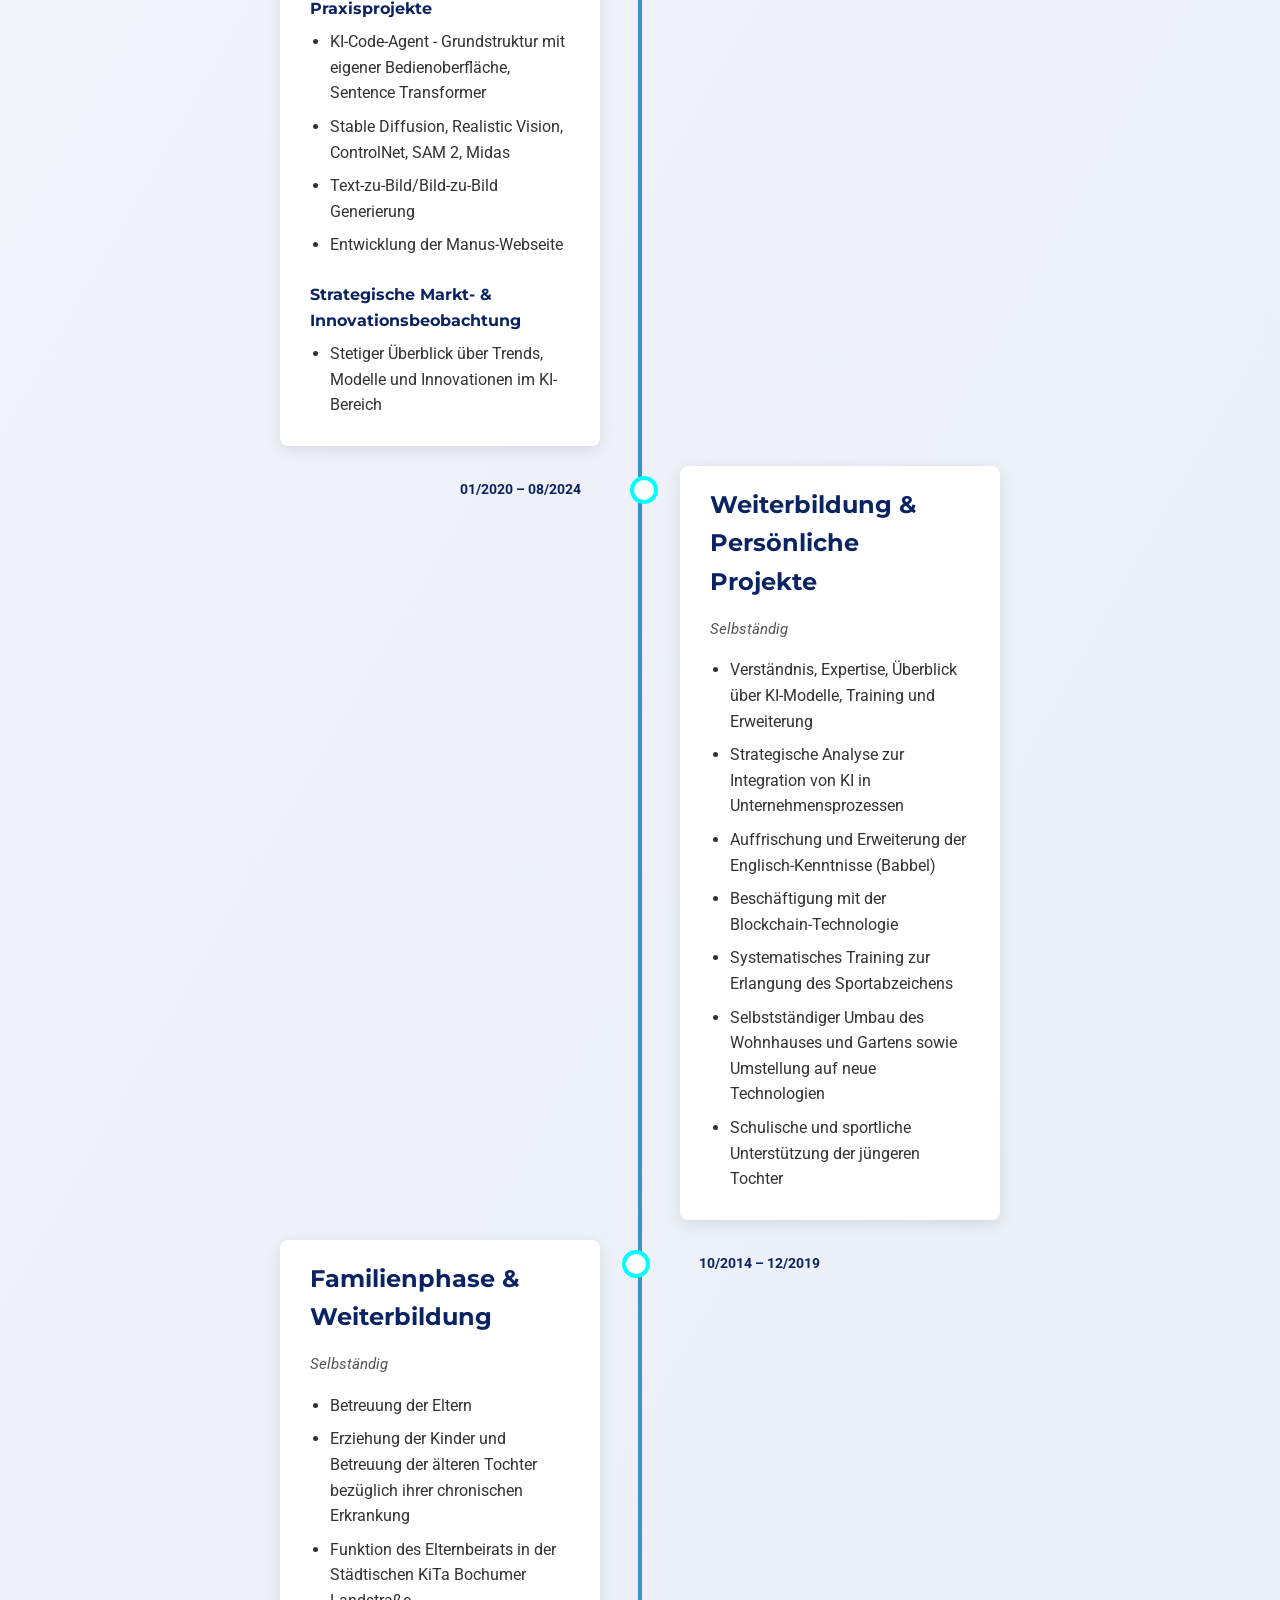
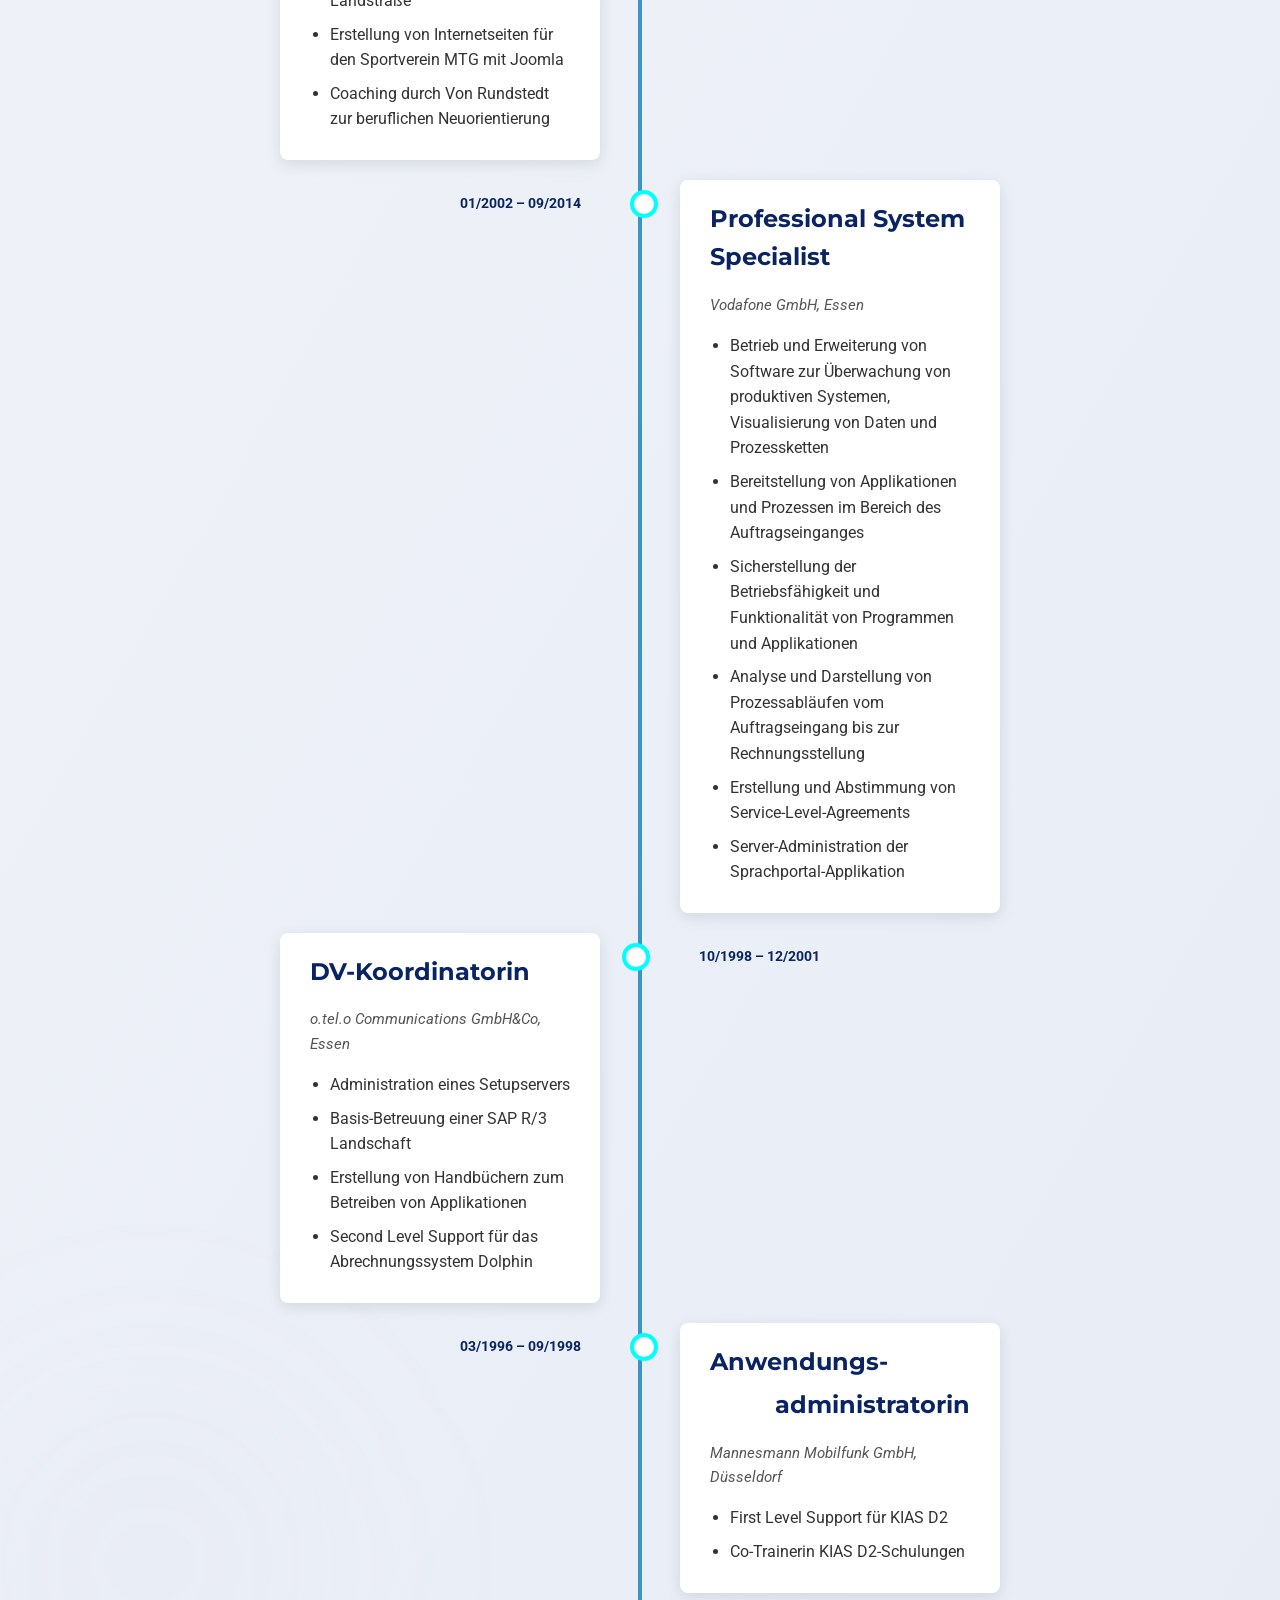
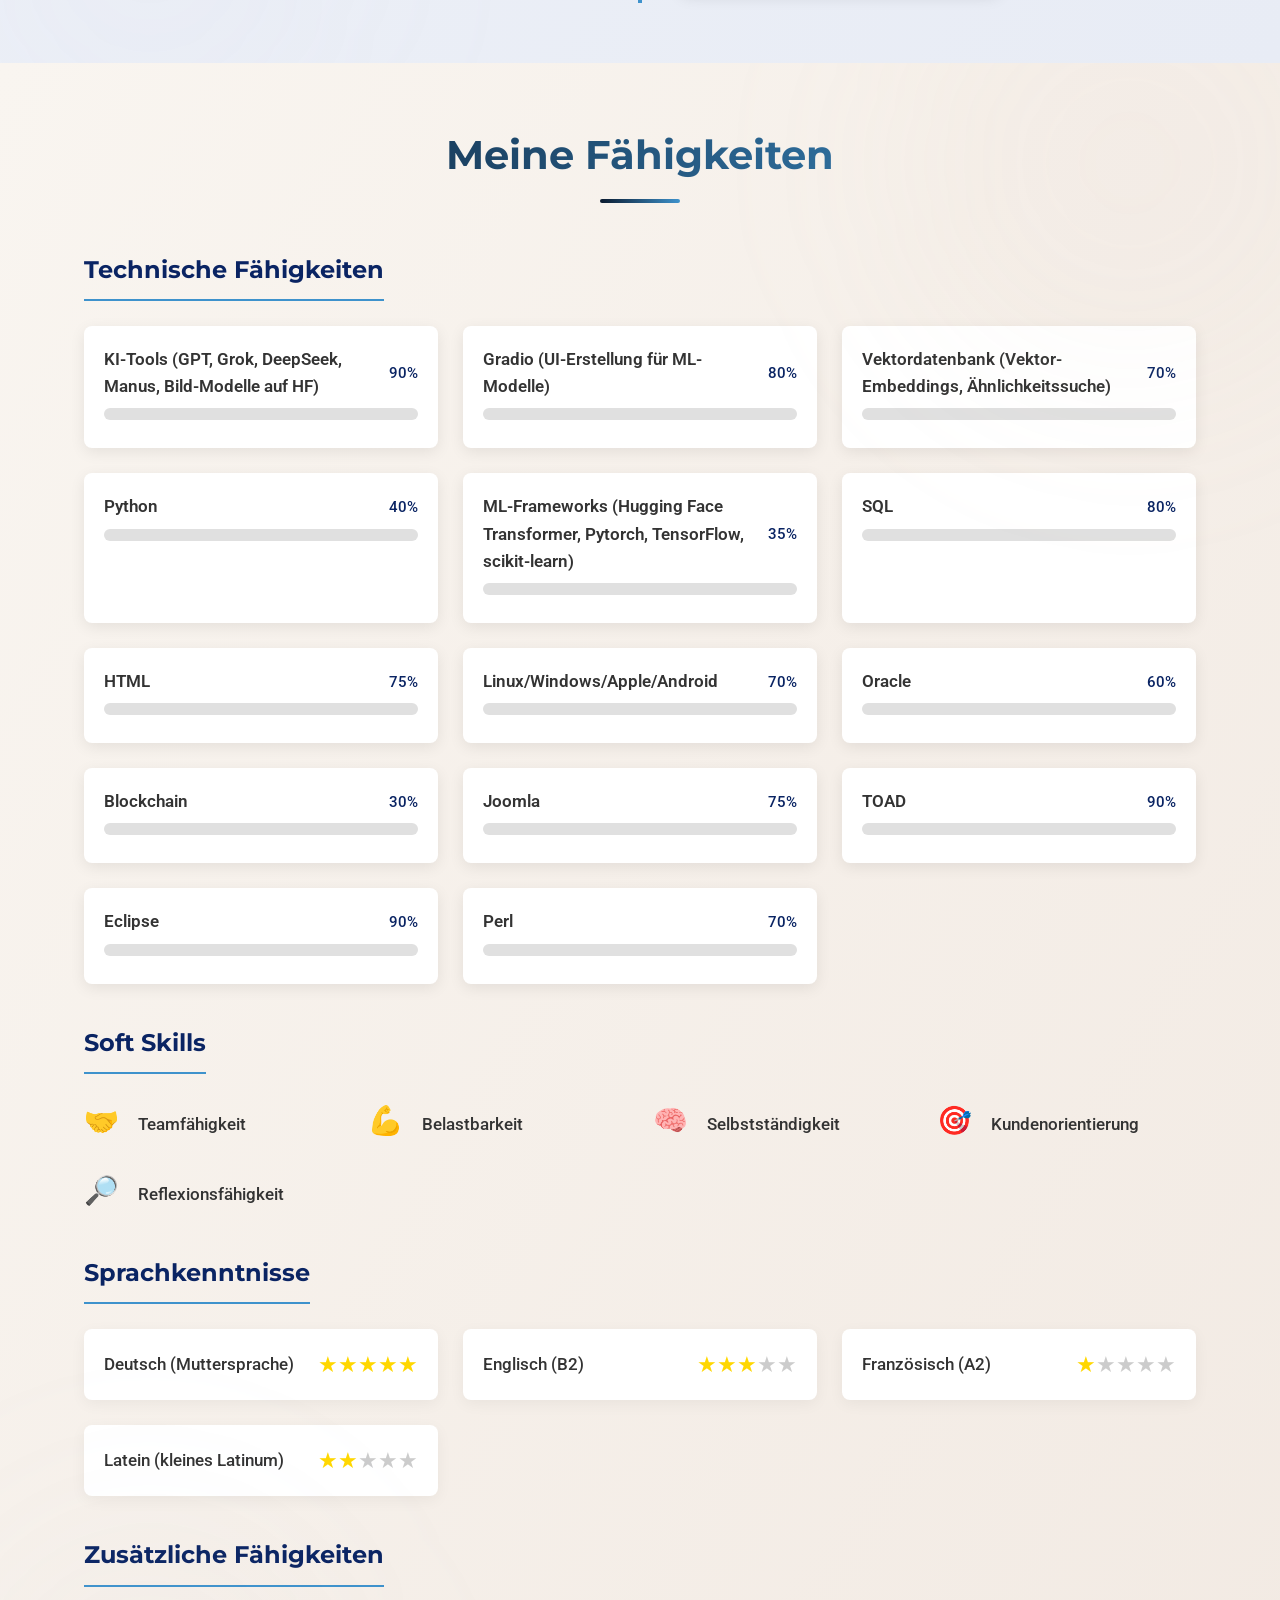
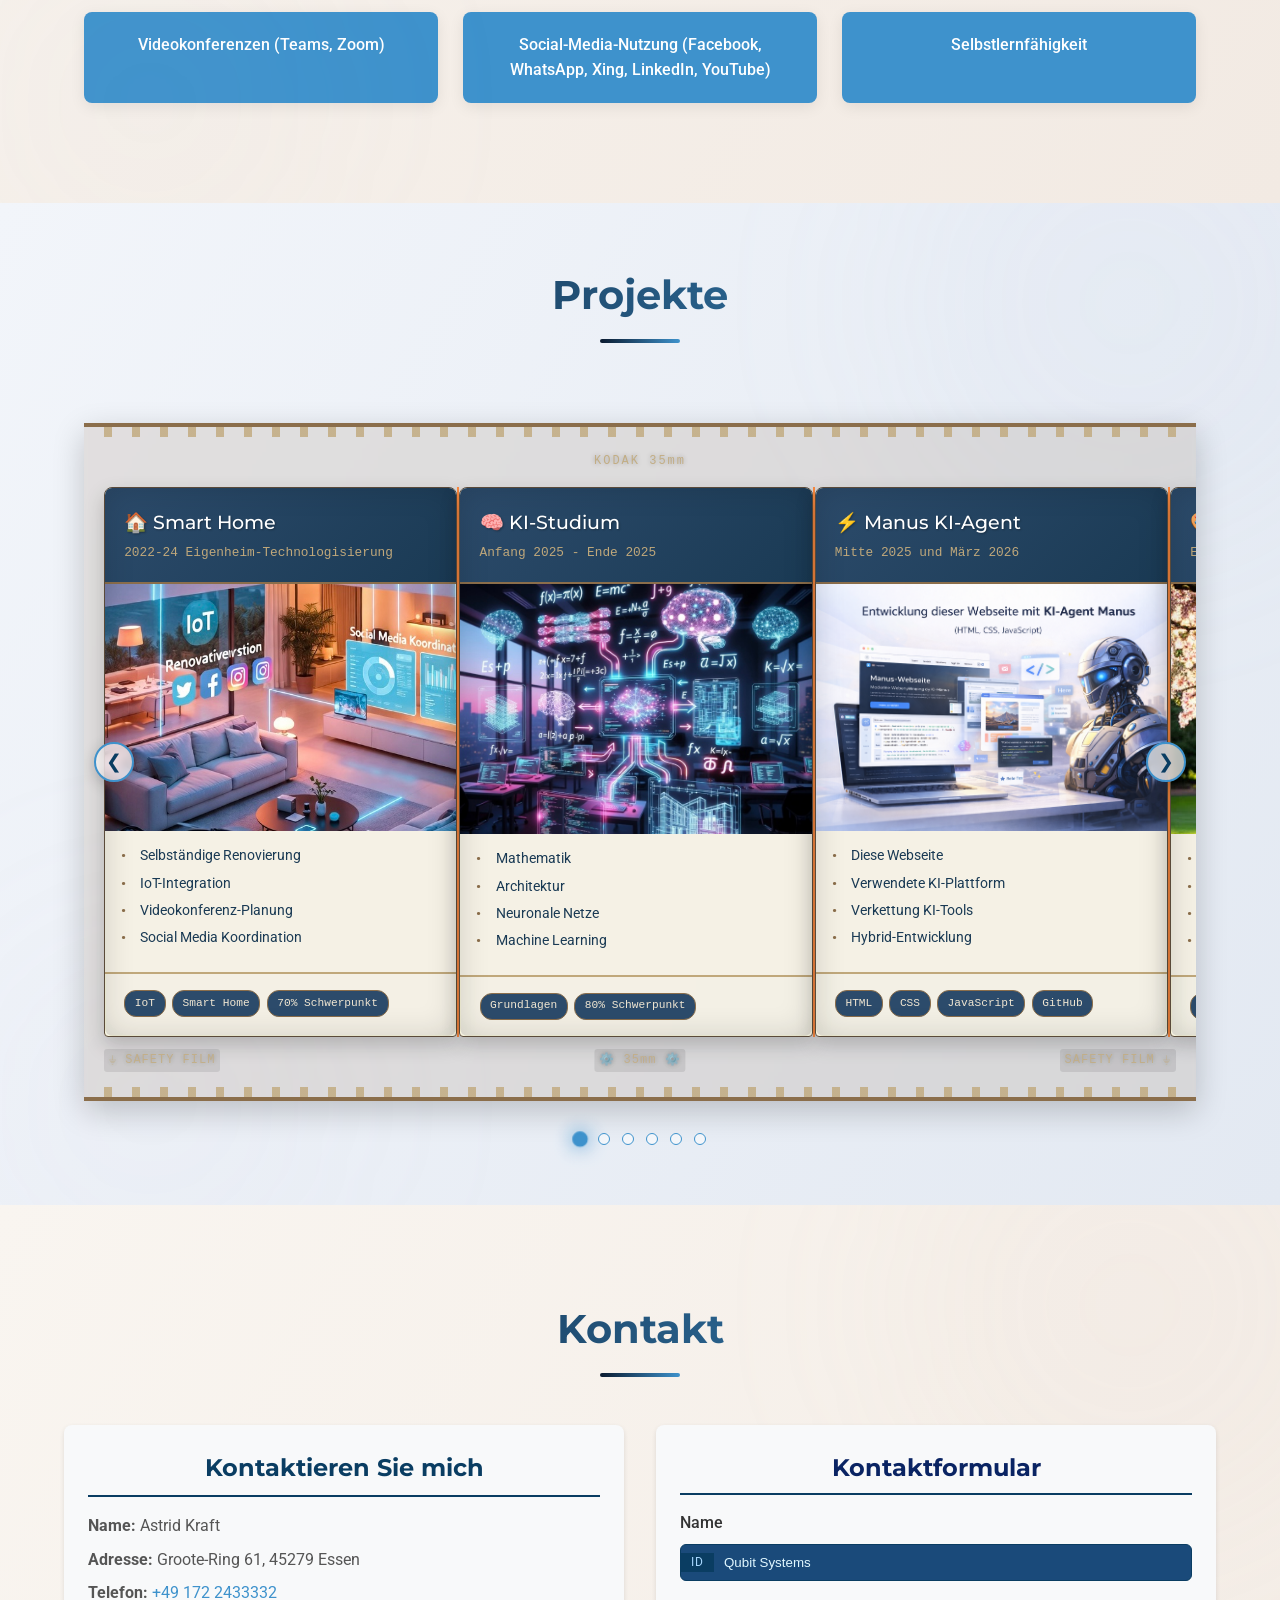
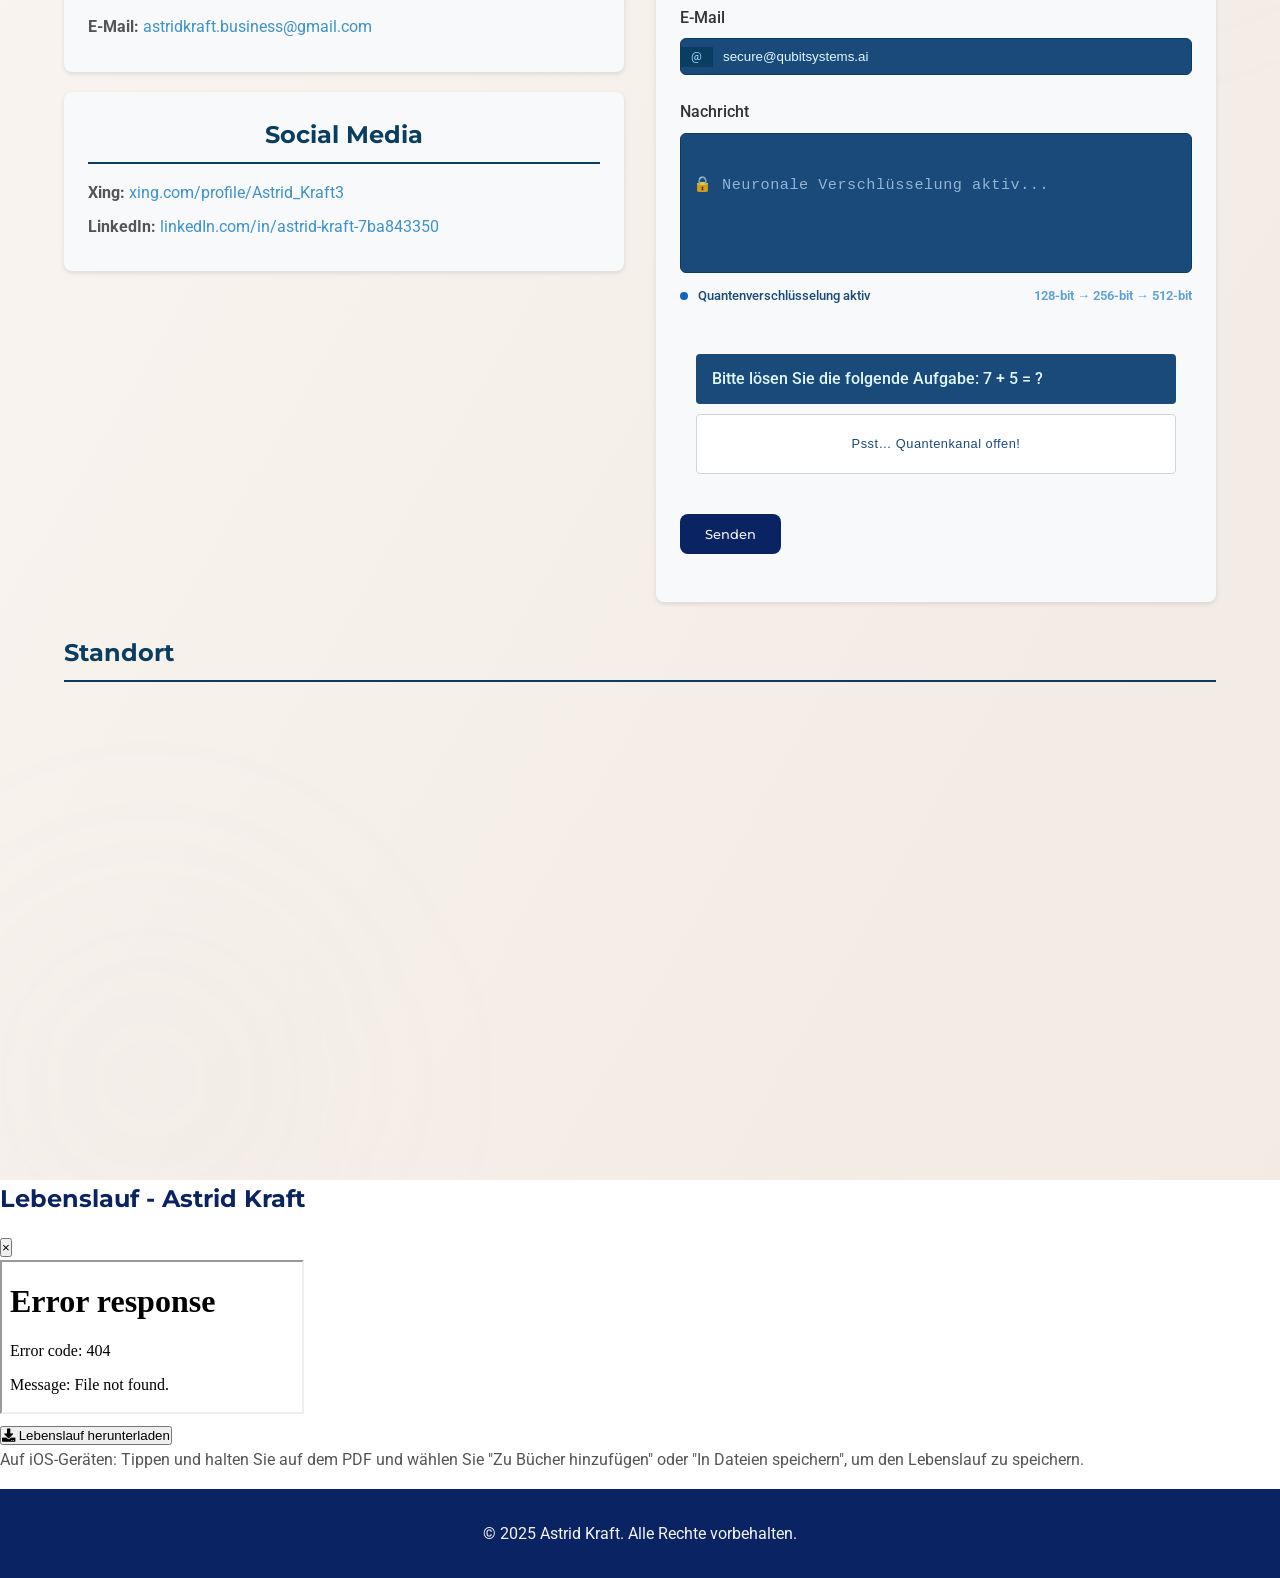
==== commit 0e1fd582: "Update index.html" ====
--- a/index.html
+++ b/index.html
@@ -1002,32 +1002,6 @@
     </script>
 
 
-    // Debug-Info für Media Queries - NUR Ihre Queries
-<script>
-(function() {
-    var debugBox = document.createElement('div');
-    debugBox.style.cssText = 'position: fixed; bottom: 10px; left: 10px; background: rgba(0,0,0,0.8); color: #0f0; font-family: monospace; font-size: 12px; padding: 6px 10px; border-radius: 5px; z-index: 9999; pointer-events: none;';
-    document.body.appendChild(debugBox);
-    
-    function updateDebug() {
-        var width = window.innerWidth;
-        var activeQuery = '';
-        
-        if (width >= 769 && width <= 992) {
-            activeQuery = '📟 TABLET (769-992px)';
-        } else if (width <= 768) {
-            activeQuery = '📱 SMARTPHONE (≤768px)';
-        } else {
-            activeQuery = '💻 DESKTOP (>992px)';
-        }
-        
-        debugBox.innerHTML = '📐 ' + width + 'px | ' + activeQuery;
-    }
-    
-    window.addEventListener('resize', updateDebug);
-    updateDebug();
-})();
-</script>
 
 
 
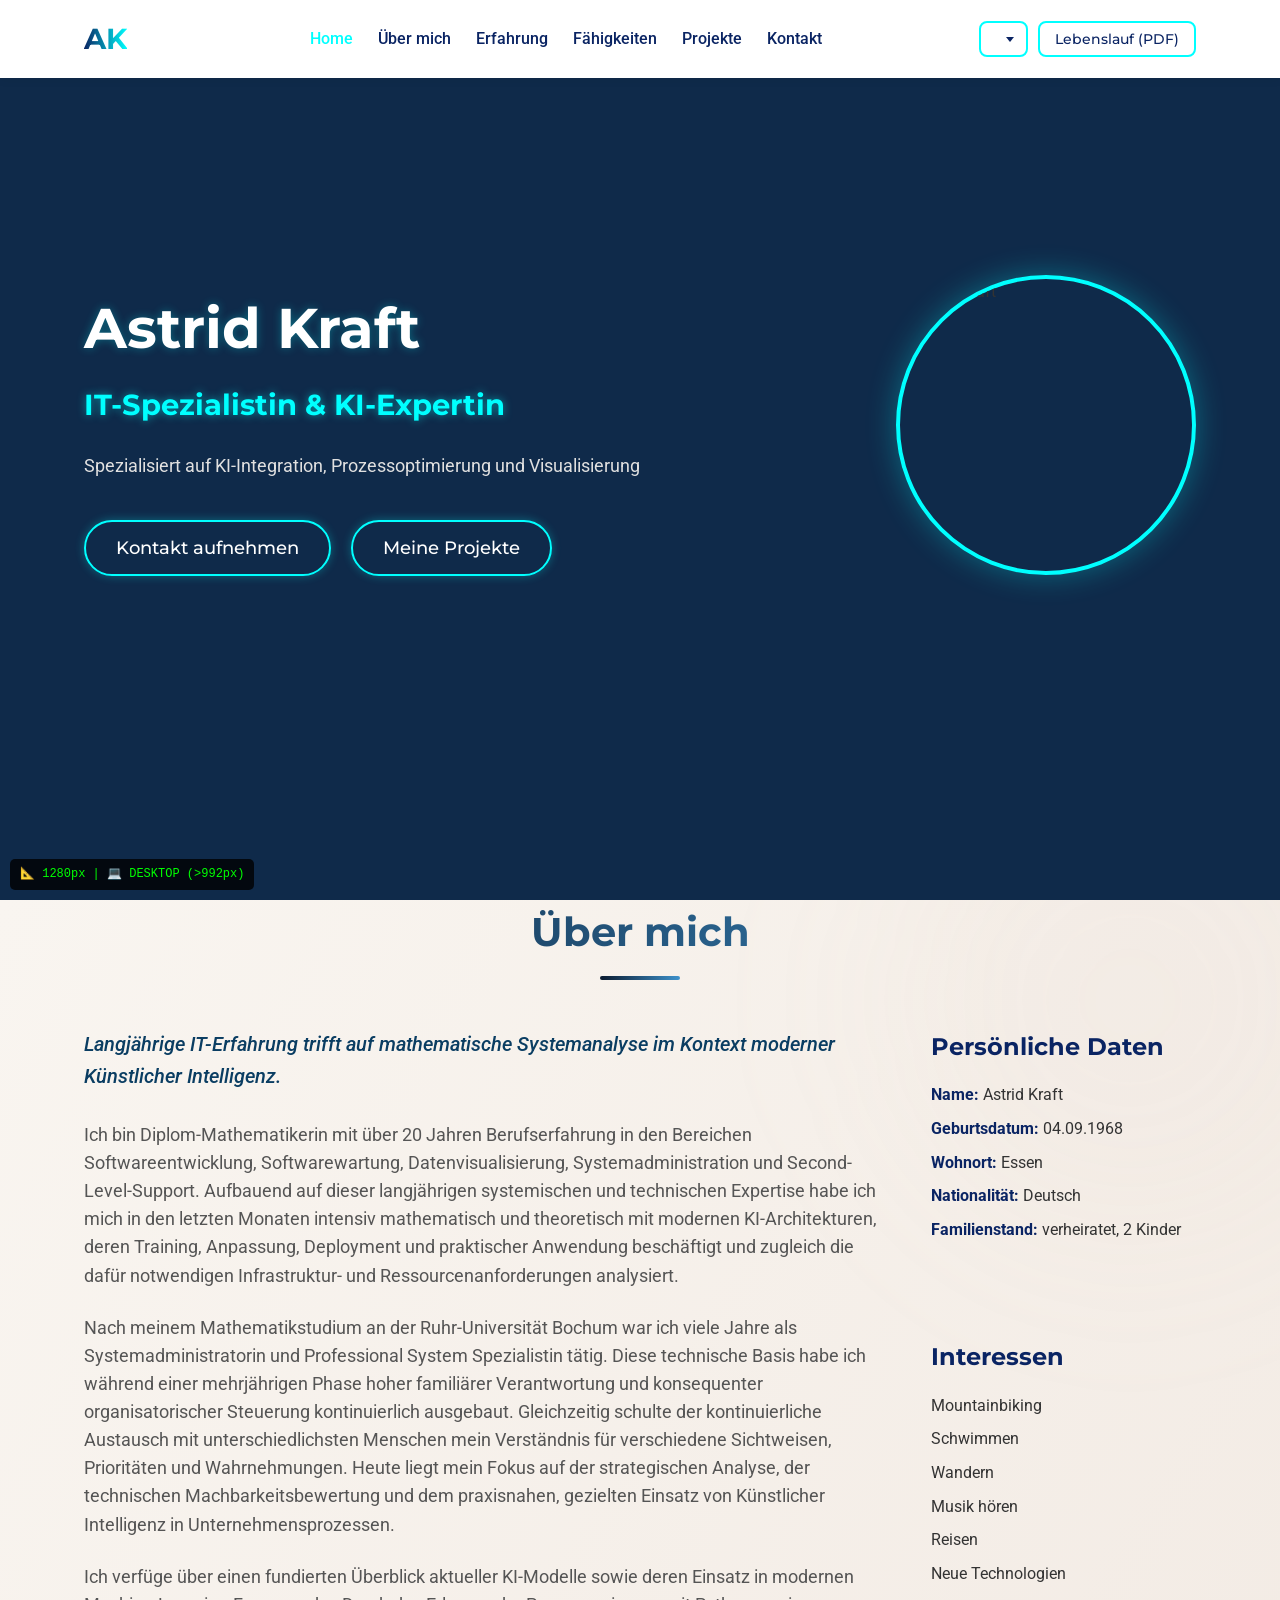
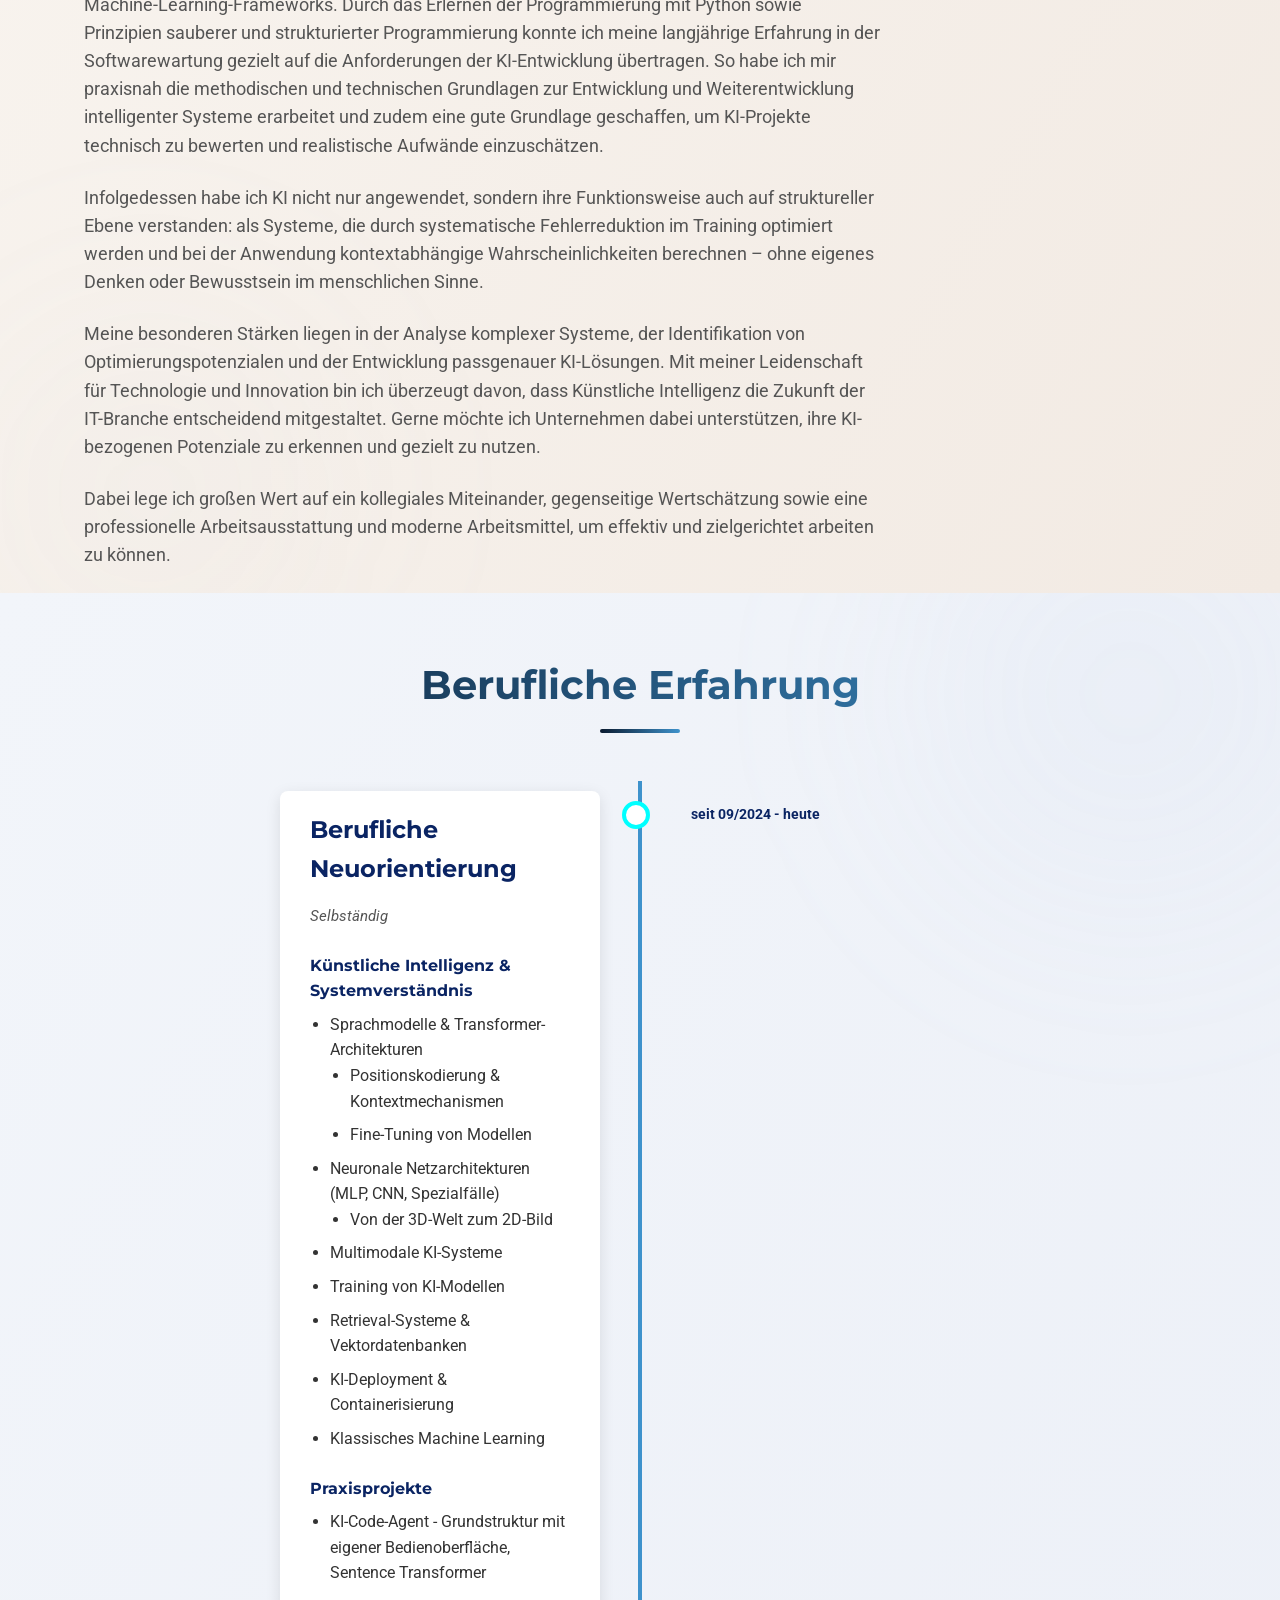
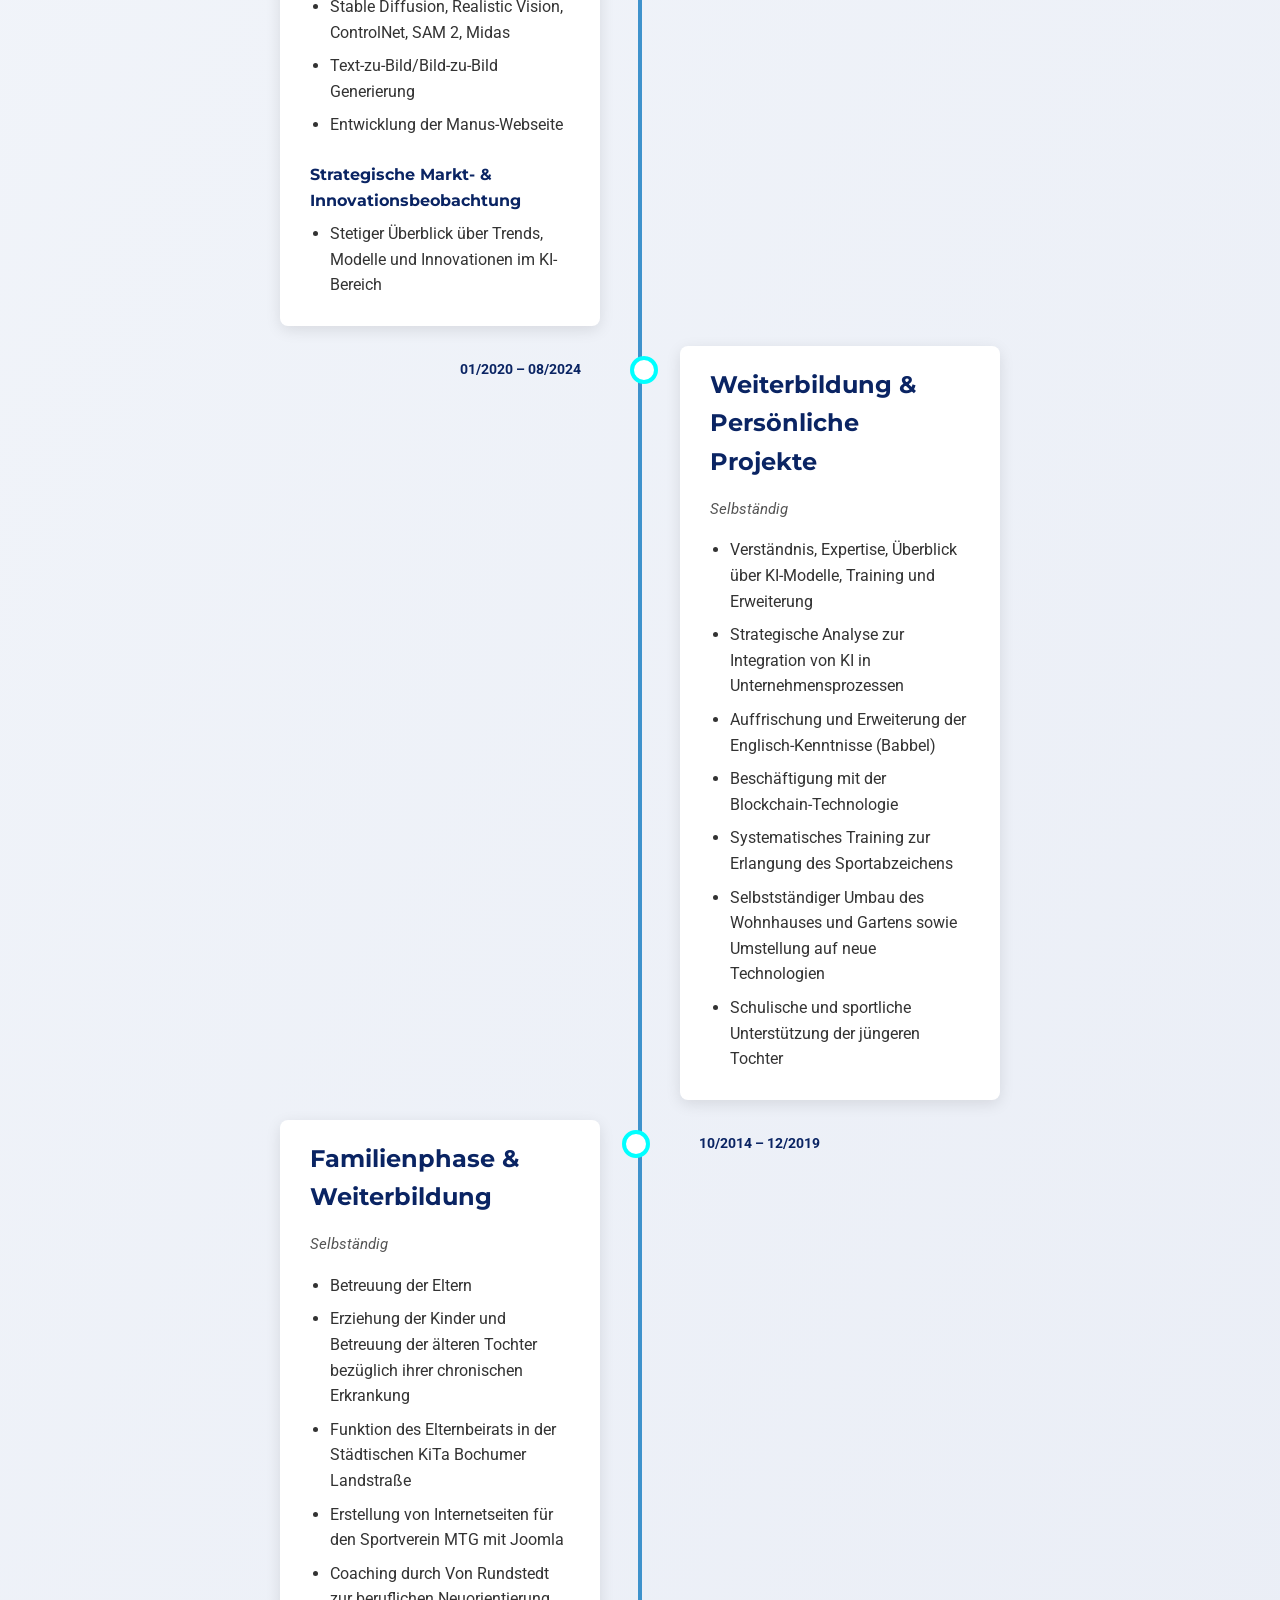
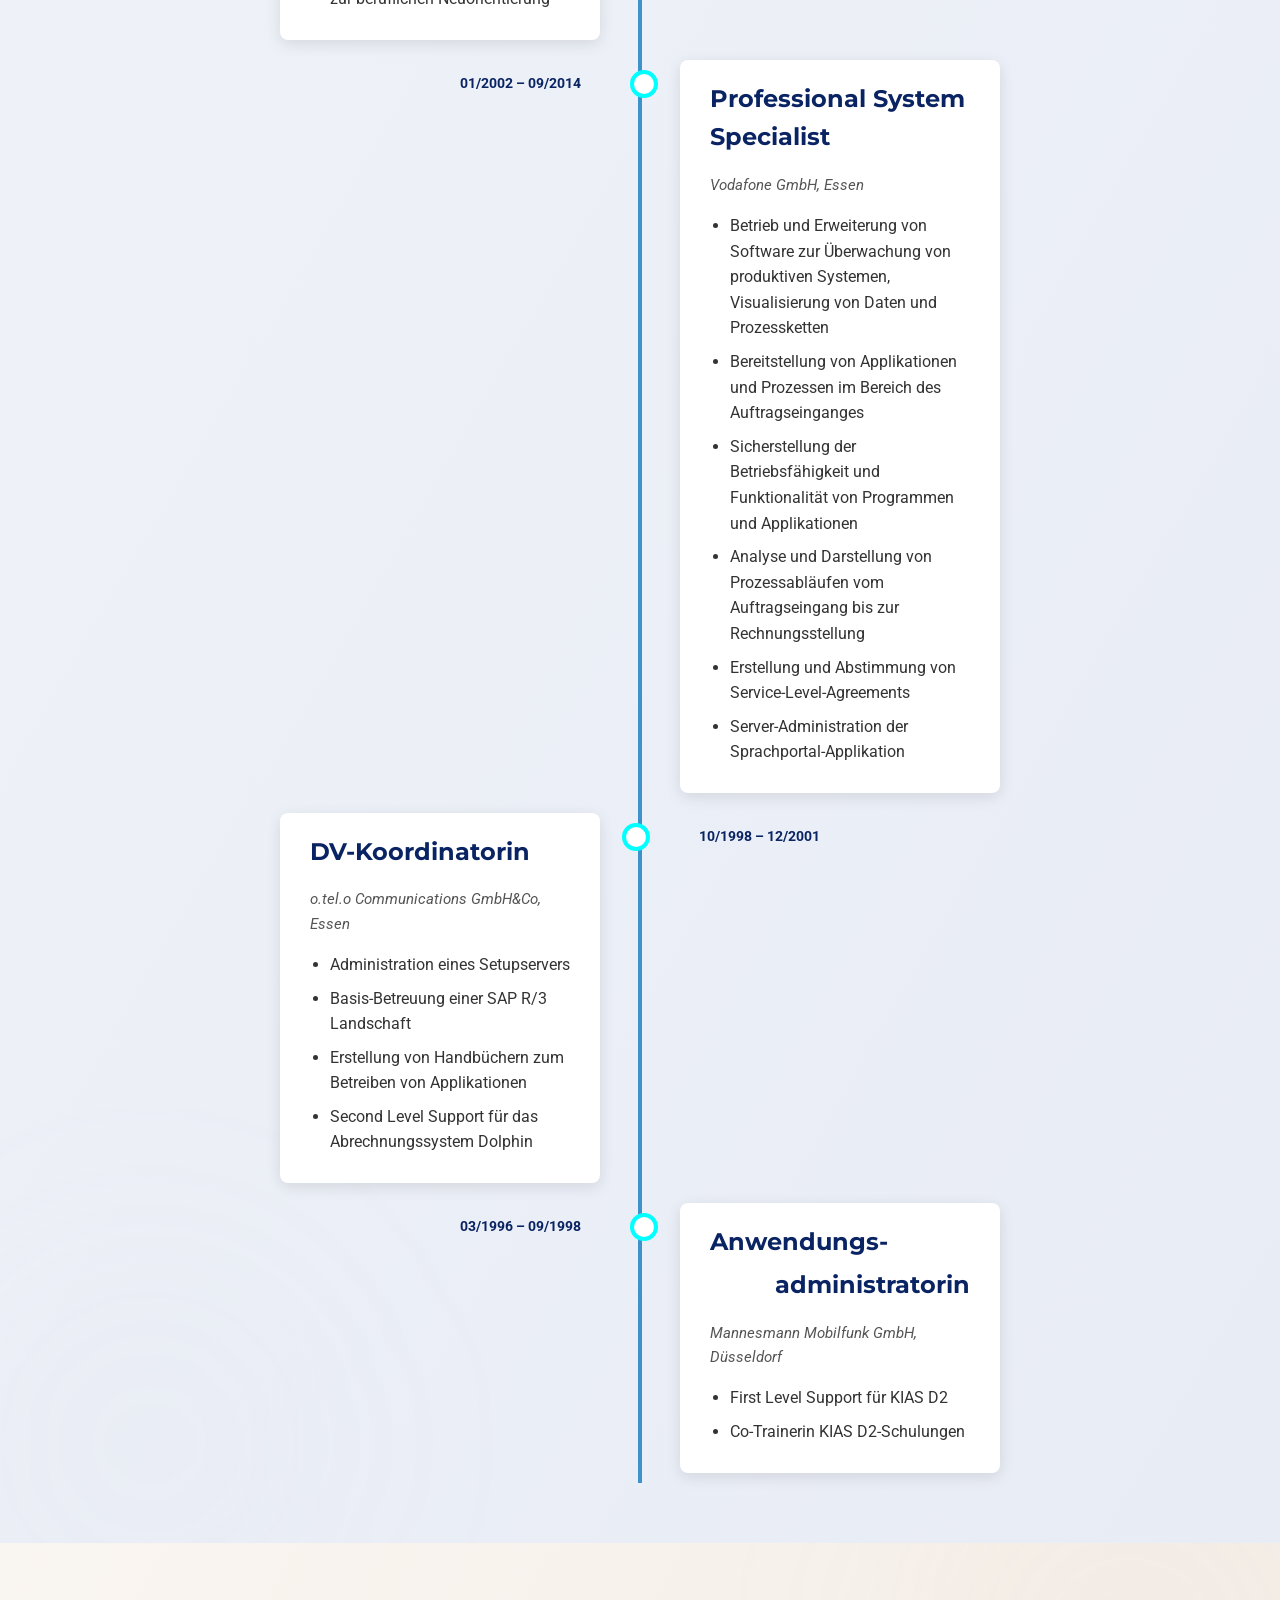
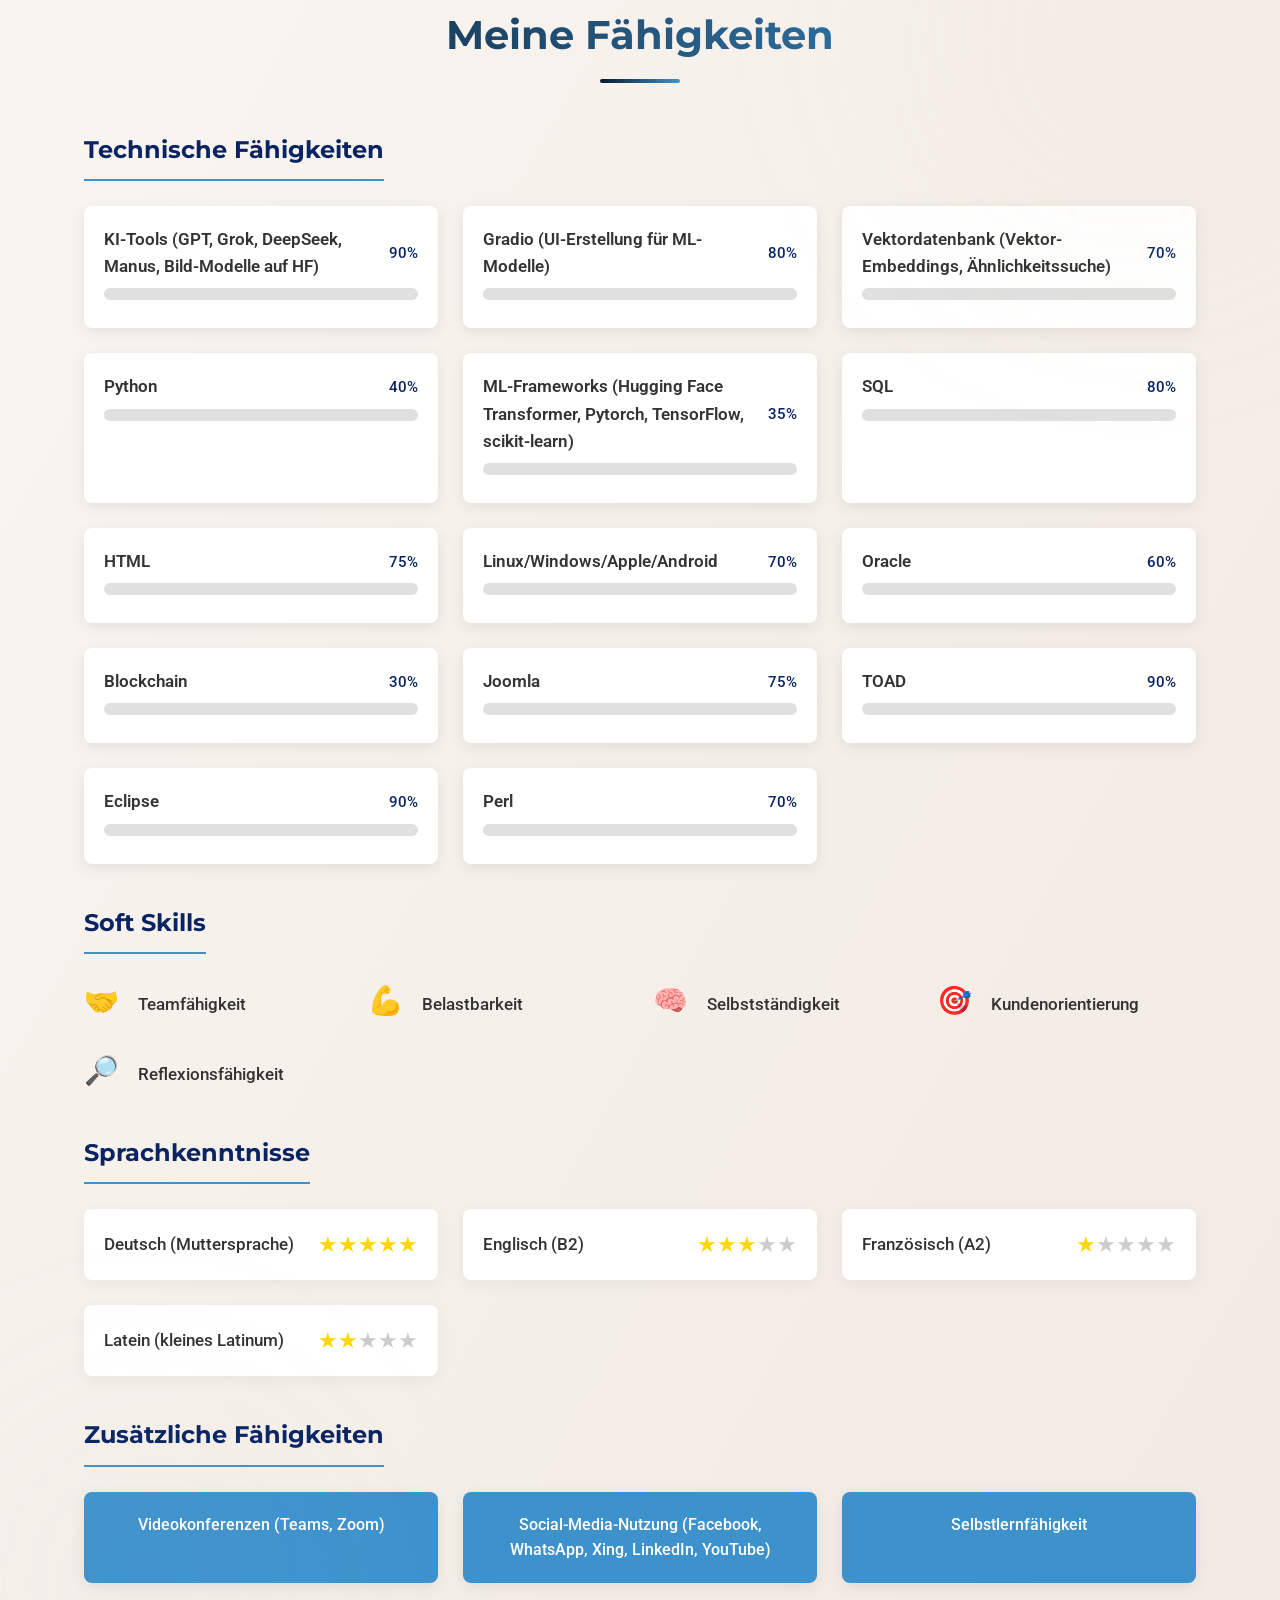
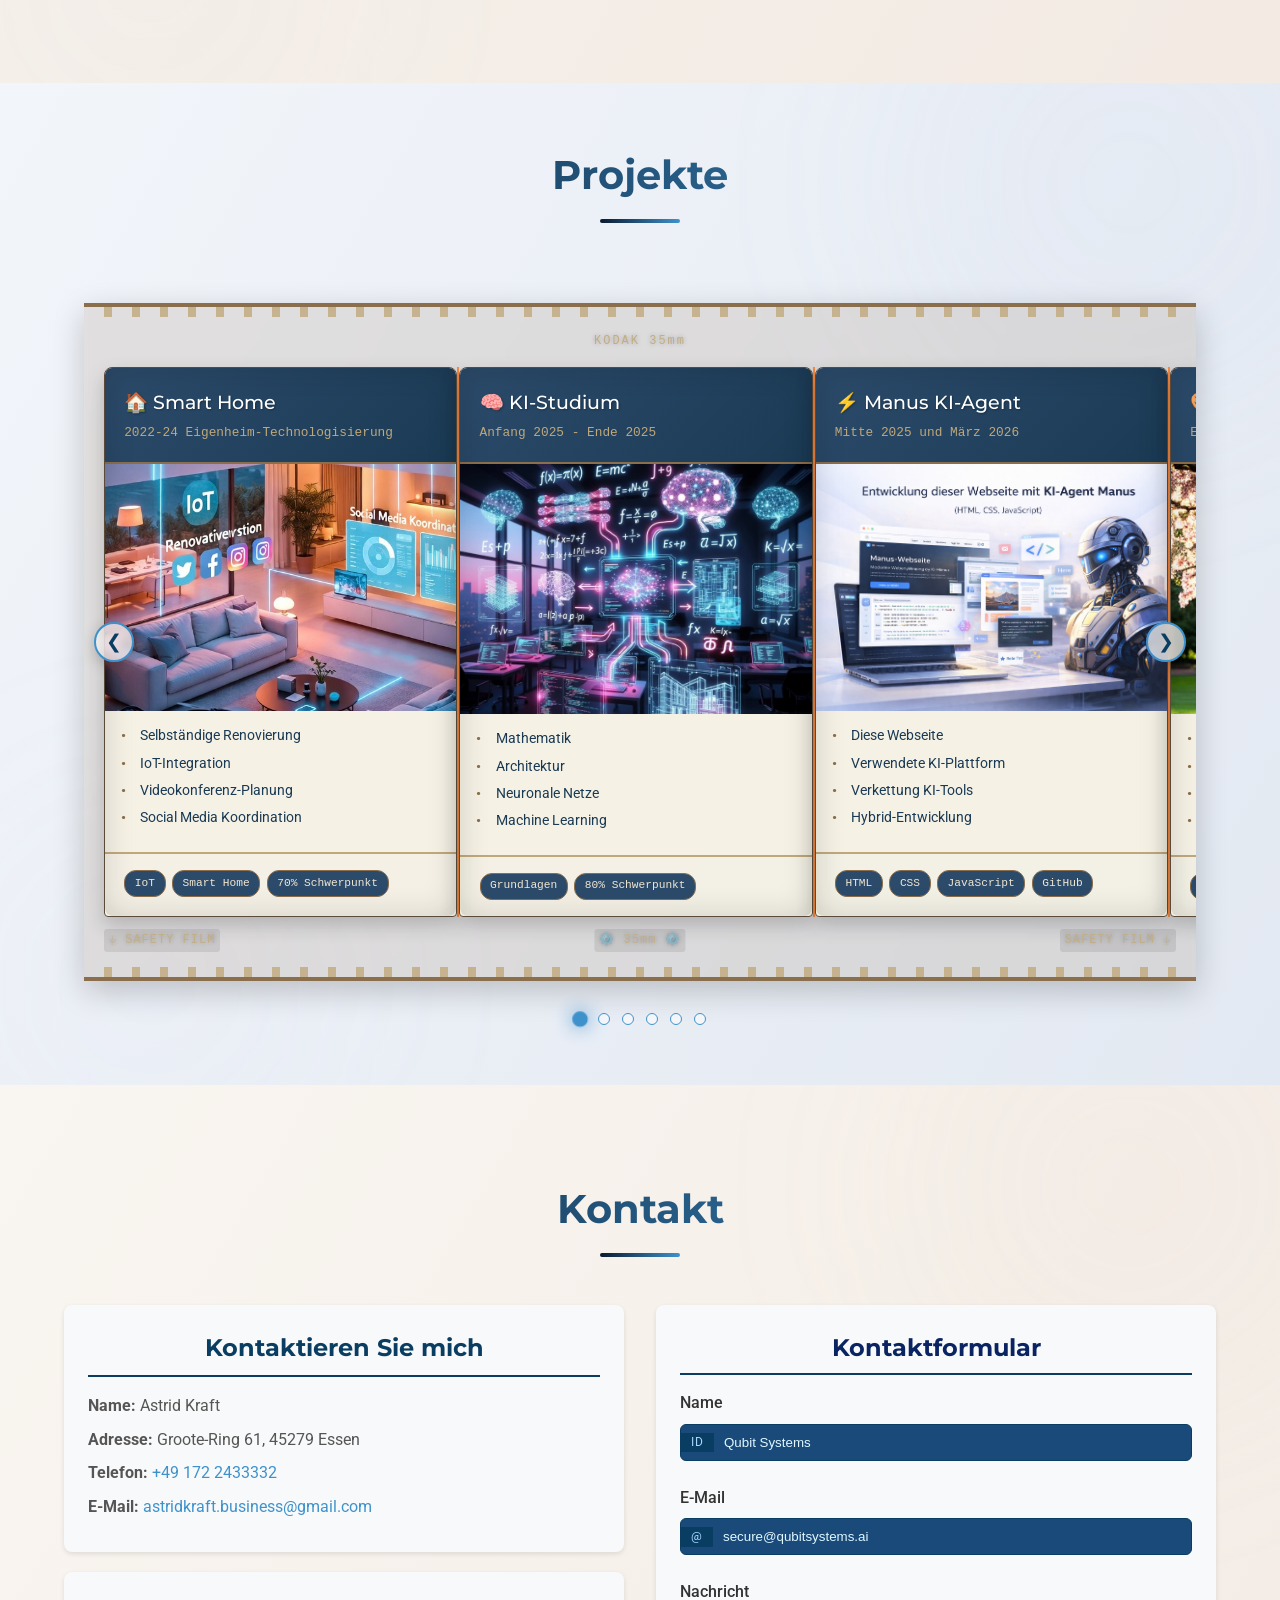
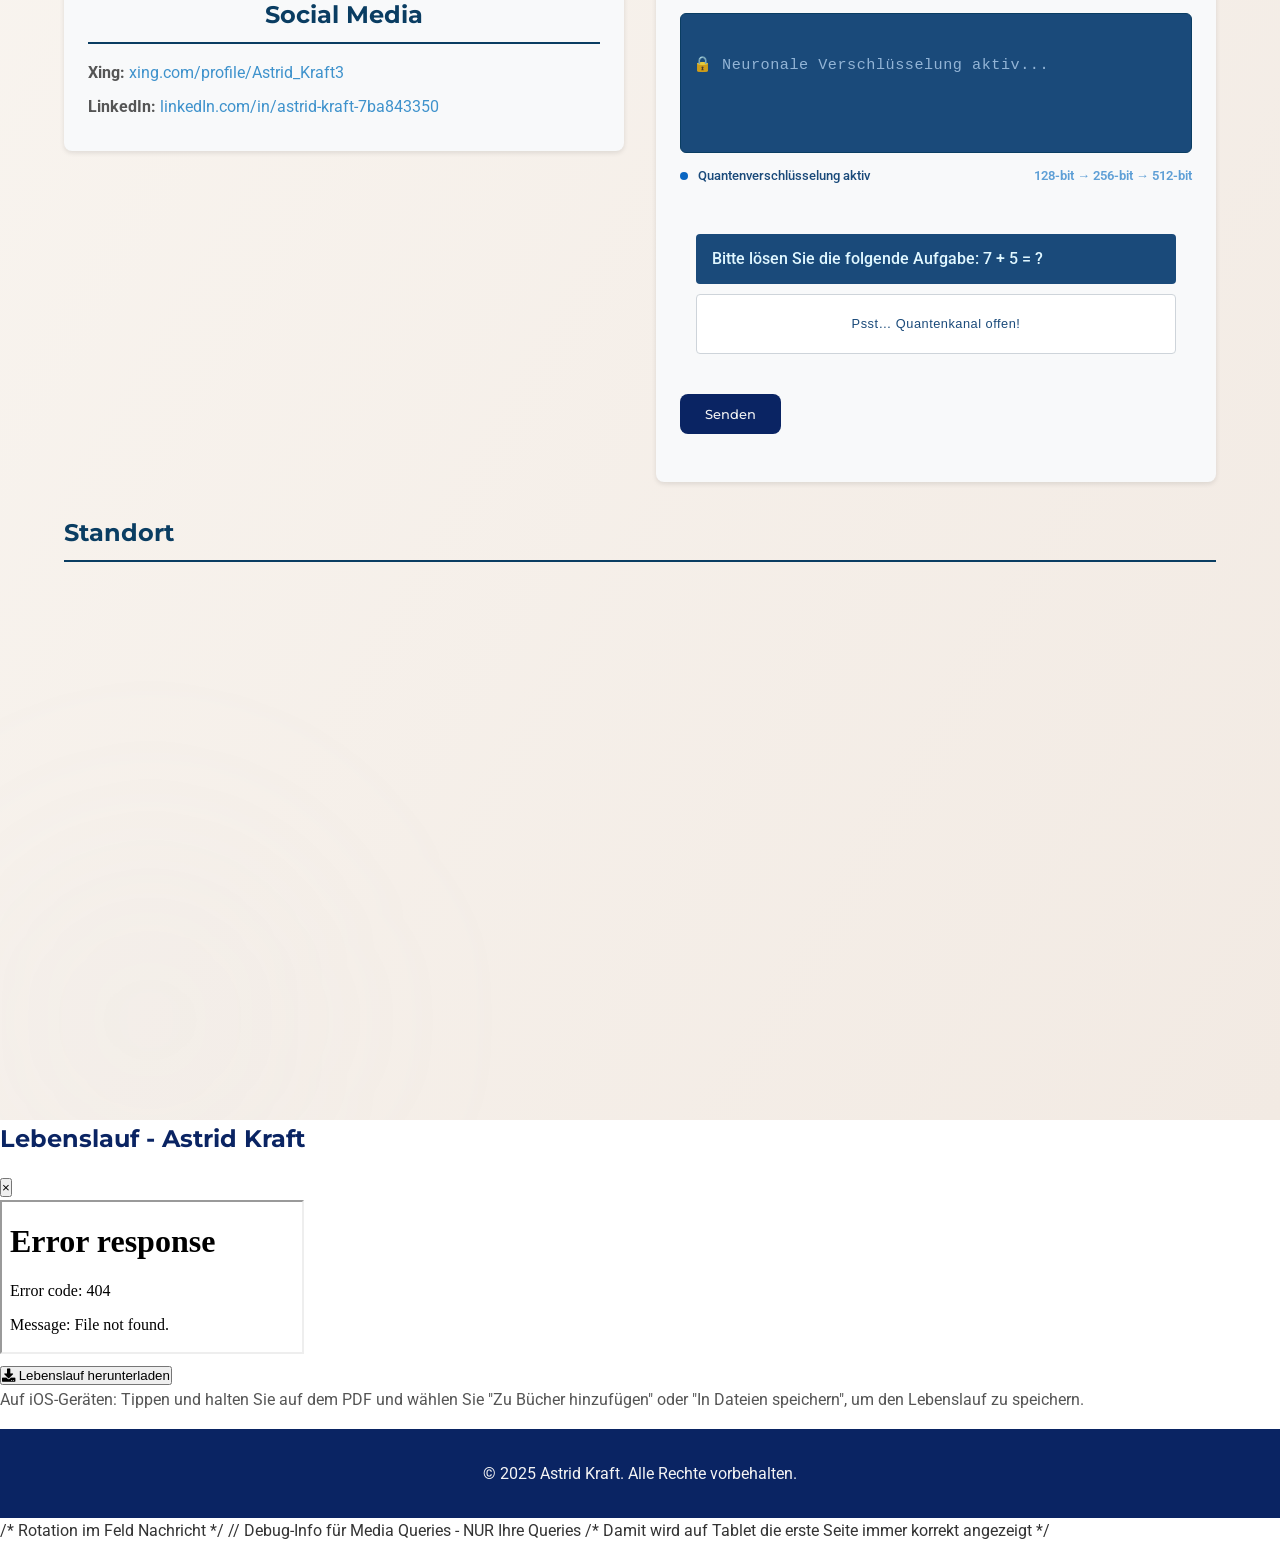
==== commit e4006e39: "Update index.html" ====
--- a/index.html
+++ b/index.html
@@ -936,7 +936,7 @@
     
 
 
-<!-- VEREINFACHTES SCROLL-SKRIPT -->
+<!-- Menüpunkt Farbe ändern bei Klick/Scroll -->
 <script>
 document.addEventListener('DOMContentLoaded', function() {
     const navLinks = document.querySelectorAll('nav ul li a');
@@ -982,7 +982,7 @@
 });
 </script>
 
-
+/* Rotation im Feld Nachricht */
     <script>
     // Warten bis das DOM vollständig geladen ist
     document.addEventListener('DOMContentLoaded', function() {
@@ -1002,6 +1002,135 @@
     </script>
 
 
+    
+    // Debug-Info für Media Queries - NUR Ihre Queries
+<script>
+(function() {
+    var debugBox = document.createElement('div');
+    debugBox.style.cssText = 'position: fixed; bottom: 10px; left: 10px; background: rgba(0,0,0,0.8); color: #0f0; font-family: monospace; font-size: 12px; padding: 6px 10px; border-radius: 5px; z-index: 9999; pointer-events: none;';
+    document.body.appendChild(debugBox);
+    
+    function updateDebug() {
+        var width = window.innerWidth;
+        var activeQuery = '';
+        
+        if (width >= 769 && width <= 992) {
+            activeQuery = '📟 TABLET (769-992px)';
+        } else if (width <= 768) {
+            activeQuery = '📱 SMARTPHONE (≤768px)';
+        } else {
+            activeQuery = '💻 DESKTOP (>992px)';
+        }
+        
+        debugBox.innerHTML = '📐 ' + width + 'px | ' + activeQuery;
+    }
+    
+    window.addEventListener('resize', updateDebug);
+    updateDebug();
+})();
+</script>
+
+
+
+
+<script>
+(function() {
+    document.querySelectorAll('nav a').forEach(function(link) {
+        link.addEventListener('click', function(e) {
+            var href = this.getAttribute('href');
+            
+            if (href && href.startsWith('#')) {
+                e.preventDefault();
+                
+                var target = document.querySelector(href);
+                
+                if (target) {
+                    var header = document.querySelector('header');
+                    var headerHeight = header ? header.offsetHeight : 70;
+                    var targetPosition = target.getBoundingClientRect().top + window.pageYOffset - headerHeight;
+                    
+                    // Für Tablet (769px - 992px) zusätzlichen Abstand
+                    var width = window.innerWidth;
+                    if (width >= 769 && width <= 992) {
+                        targetPosition = targetPosition - 50;  // 20px extra nach unten
+                    }
+                    
+                    window.scrollTo({
+                        top: targetPosition,
+                        behavior: 'smooth'
+                    });
+                }
+            }
+        });
+    });
+})();
+</script>
+
+
+    /* Damit wird auf Tablet die erste Seite immer korrekt angezeigt */
+    <script>
+function setHeroHeight() {
+    const hero = document.querySelector('.hero');
+    if (!hero) return;
+    
+    const width = window.innerWidth;
+    const windowHeight = window.innerHeight;
+    
+    // Tablet-Bereich (769px - 992px)
+    if (width >= 769 && width <= 992) {
+        // Profilbild dynamisch skalieren (Tablet)
+        const profileImage = document.querySelector('.profile-image');
+        if (profileImage) {
+            const newSize = Math.min(220, width * 0.4);
+            profileImage.style.width = newSize + 'px';
+            profileImage.style.height = newSize + 'px';
+        }
+        
+        // Hero-Höhe anpassen
+        const heroContent = document.querySelector('.hero-content');
+        const heroImage = document.querySelector('.hero-image');
+        const contentHeight = heroContent ? heroContent.offsetHeight : 0;
+        const imageHeight = heroImage ? heroImage.offsetHeight : 0;
+        const totalContentHeight = contentHeight + imageHeight + 300;
+        
+        hero.style.minHeight = Math.max(windowHeight, totalContentHeight) + 'px';
+    }
+    // Desktop-Bereich (ab 993px)
+    else if (width > 992) {
+        // Profilbild dynamisch skalieren (Desktop)
+        const profileImage = document.querySelector('.profile-image');
+        if (profileImage) {
+            const newSize = Math.min(300, width * 0.4);
+            profileImage.style.width = newSize + 'px';
+            profileImage.style.height = newSize + 'px';
+        }
+        
+        // Hero-Höhe zurücksetzen
+        hero.style.minHeight = '';
+    }
+    // Smartphone-Bereich (unter 769px)
+    else {
+        hero.style.minHeight = '';
+        
+        // Bild zurücksetzen auf CSS-Werte
+        const profileImage = document.querySelector('.profile-image');
+        if (profileImage) {
+            profileImage.style.width = '';
+            profileImage.style.height = '';
+        }
+    }
+}
+
+window.addEventListener('resize', setHeroHeight);
+window.addEventListener('load', setHeroHeight);
+setHeroHeight();
+</script>
+
+
+
+    
+
+
 
 
 
--- a/css/styles.css
+++ b/css/styles.css
@@ -27,14 +27,7 @@
 }
 
 /* Fügen Sie dies am Anfang Ihres CSS ein */
-html {
-    /*scroll-padding-top: 70px; Platz für den fixen Header */
-    scroll-behavior: smooth;
-}
-
-/* Neu: Fließender Wert für ALLE Geräte 
-html {
-    scroll-padding-top: clamp(85px, 12vw, 110px);
+/*html {
     scroll-behavior: smooth;
 }*/
 
@@ -261,9 +254,9 @@
 
 main { padding-top: 0 !important; }
 
-section {
+/*section {
     padding: 60px 0;
-} 
+} */
 
 
 /* ========================================
@@ -305,6 +298,7 @@
     z-index: 3;
     display: flex;
     justify-content: space-between;
+   flex-direction: row;  /* ← HIER HINZUFÜGEN */
     align-items: center;
 }
 
@@ -1218,7 +1212,7 @@
     position: relative;
     overflow: hidden;
     padding: 60px 0;
-    padding-bottom: 0 !important;
+    /*padding-bottom: 0 !important;*/
 }
 
 .contact::before {
--- a/css/mobile.css
+++ b/css/mobile.css
@@ -1,6 +1,3 @@
-/* ========================================
-   TABLET OPTIMIERUNGEN (769px - 992px)
-   ======================================== */
 
 @media (min-width: 769px) and (max-width: 992px) {
     
@@ -26,15 +23,19 @@
         margin: 0 !important;
         padding: 0 !important;
         overflow-x: hidden !important;
-        width: 100% !important;
-        scroll-padding-top: 110px;
-    }
-    
-    
-    h1 { font-size: clamp(2.2rem, 4vw, 2.8rem); }
+        width: 100% !important;     
+    }
+
+
+    h1 { font-size: 2.5rem; }
+    h2 { font-size: 2rem; }
+    h3 { font-size: 1.4rem; }
+    h4 { font-size: 1.2rem; }
+    
+   /* h1 { font-size: clamp(2.2rem, 4vw, 2.8rem); }
     h2 { font-size: clamp(1.8rem, 3.5vw, 2.2rem); }
     h3 { font-size: clamp(1.3rem, 3vw, 1.5rem); }
-    h4 { font-size: clamp(1.1rem, 2.5vw, 1.3rem); }
+    h4 { font-size: clamp(1.1rem, 2.5vw, 1.3rem); }*/
     
     .container {
         width: 90%;
@@ -54,9 +55,9 @@
     }
     
     /* === SECTIONS === */
-    section {
+    /*section {
         padding: 50px 0 !important;
-    }
+    }*/
     
     /* === HEADER & NAVIGATION === */
     header {
@@ -90,10 +91,11 @@
        .hero {
         background-color: #112c4b !important;
         width: 100% !important;
-        min-height: 90vh;
-        height: auto;
-        padding: 80px 0 60px;
-    }
+        /*padding: 80px 0 60px;
+    min-height: 100vh;
+    height: auto;*/
+}
+    
 
 
    
@@ -140,16 +142,33 @@
         max-width: 600px;
         margin: 0 auto 1.5rem auto;
     }
-    
+
+
+
     .hero-buttons {
-        justify-content: center;
-    }
-    
-    .hero-buttons .btn {
-        padding: 10px 25px;
-        font-size: 1rem;
-        min-width: 160px;
-    }
+    display: flex;
+    gap: 20px;
+    justify-content: center;
+    width: 100%;
+}
+
+.hero-buttons .btn {
+    flex: 1;
+    padding: 10px 20px;
+    font-size: 1rem;
+    text-align: center;
+    display: flex;
+    justify-content: center;
+    align-items: center;
+    white-space: nowrap;
+}
+    
+
+
+
+    
+    
+  
     
     .hero-image {
         margin-top: 0;
@@ -292,17 +311,48 @@
     
     .projects-carousel .carousel-container {
         margin: 0 40px;
-        gap: 20px;
-        justify-content: center;
-    }
-    
-    .carousel-slide {
+        /*gap: 20px;
+        justify-content: center;*/
+       
+       display: flex;
+        gap: 0 !important;           /* Kein Abstand zwischen Slides */
+        justify-content: flex-start; /* Slides linksbündig ausrichten */
+        margin: 0 auto;
+        width: fit-content;          /* Container nur so breit wie nötig */
+        min-width: 100%;             /* Mindestens volle Breite */    
+    }
+    
+    /*.carousel-slide {
         width: calc(50% - 20px) !important;
         flex: 0 0 auto !important;
         min-width: 280px !important;
         max-width: 380px !important;
         border-right: none !important;
-    }
+    }*/
+
+       .carousel-slide {
+        flex: 0 0 clamp(280px, 30vw, 380px) !important;
+        max-width: 380px !important;
+        min-width: 280px !important;
+        border-right: 2px solid #ff8c42 !important;
+        box-sizing: border-box;
+    }
+    
+    .carousel-slide:last-child {
+        border-right: none !important;
+    }
+    
+    /* Verhindert, dass der Container breiter wird als nötig */
+    .projects-carousel {
+        overflow-x: auto !important;
+        scrollbar-width: thin;
+    }
+
+
+
+
+
+   
     
     .project-card-carousel {
         height: 480px;
@@ -477,7 +527,6 @@
 
 
 
-
 /* ========================================
    SMARTPHONE OPTIMIERUNGEN (max-width: 768px)
    ======================================== */
@@ -498,6 +547,7 @@
         font-size: 0.95rem;
         line-height: 1.5;
     }
+
     
     /* === SECTIONS KOMPAKTER === */
     section {
@@ -595,7 +645,7 @@
     .hero {
         height: auto;
         min-height: 100vh;
-        padding-top: 80px !important;
+        padding-top: 120px !important;
     }
     
     .hero .container {
@@ -719,6 +769,12 @@
     
     .timeline-content ul li {
         font-size: 0.9rem;
+    }
+
+       /* === SPEZIELLE ANPASSUNGEN === */
+    h4[data-i18n="exp1_subtitle_strategic"] {
+        margin-top: 0.75rem !important;
+        font-size: 1rem;
     }
     
     /* === SKILLS SECTION === */
@@ -982,213 +1038,3 @@
 
 
 
-/* ========================================
-   EXTRA KLEINE SMARTPHONES (max-width: 480px)
-   ======================================== */
-
-@media (max-width: 480px) {
-    
-    /* === BASIS-TYPOGRAFIE - NOCH KOMPAKTER === */
-    body {
-        font-size: 14px;
-    }
-    
-    h1 { font-size: 1.8rem; }
-    h2 { font-size: 1.4rem; }
-    h3 { font-size: 1.2rem; }
-    h4 { font-size: 1rem; }
-    
-    /* === SEKTIONSÜBERSCHRIFTEN === */
-    .section-title {
-        font-size: 1.4rem !important;
-        margin-bottom: 1.2rem !important;
-    }
-    
-    /* === HEADER & NAVIGATION === */
-    nav ul {
-        gap: 6px 10px;
-    }
-    
-    nav ul li a {
-        font-size: 0.7rem !important;
-        padding: 3px 8px !important;
-    }
-    
-    .language-selector select,
-    .resume-btn {
-        height: 22px !important;
-        font-size: 0.55rem !important;
-        padding: 0px 6px !important;
-    }
-    
-    .language-selector select {
-        padding-right: 22px !important;
-    }
-    
-    /* === HERO SECTION === */
-       .hero {
-        min-height: auto !important;
-        padding-top: 100px !important;
-        padding-bottom: 40px !important;
-    }
-    
-    .hero .container {
-        gap: 20px !important;
-        padding-top: 0 !important;
-    }
-
-       .hero-content {
-        margin-top: 0 !important;
-    }
-    
-    .hero-content h1 {
-        font-size: 1.6rem !important;
-        margin-bottom: 0.3rem !important;
-    }
-    
-    .hero-content h2 {
-        font-size: 1rem !important;
-        margin-bottom: 0.8rem !important;
-    }
-
-
-       .hero-content p {
-        font-size: 0.9rem !important;
-        margin-bottom: 1rem !important;
-    }
-    
-    .hero-buttons {
-        margin-top: 15px !important;
-        gap: 10px !important;
-    }
-    
-    .hero-buttons .btn {
-        min-width: 140px !important;
-        padding: 6px 12px !important;
-        font-size: 0.85rem !important;
-    }
-    
-    .profile-image {
-        width: 120px !important;
-        height: 120px !important;
-    }
-   
-
-
- 
-    
-    /* === ABOUT SECTION === */
-    .about-text p[style*="font-size: 1.25rem"] {
-        font-size: 1rem !important;
-    }
-    
-    /* === TIMELINE (EXPERIENCE) === */
-    .timeline-content {
-        padding: 12px 15px;
-    }
-    
-    .timeline-content h3 {
-        font-size: 1.1rem;
-    }
-    
-    .timeline-content ul li {
-        font-size: 0.85rem;
-    }
-    
-    /* === SKILLS SECTION === */
-    .skill-name {
-        font-size: 0.85rem;
-    }
-    
-    .skill-percentage {
-        font-size: 0.8rem;
-    }
-    
-    .soft-skill-icon {
-        font-size: 22px;
-    }
-    
-    .soft-skill-name {
-        font-size: 0.9rem;
-    }
-    
-    .language-name {
-        font-size: 0.9rem;
-    }
-    
-    .star-rating {
-        font-size: 16px;
-    }
-    
-    .skill-tile {
-        padding: 10px;
-        font-size: 0.85rem;
-    }
-    
-    /* === CAROUSEL === */
-    .project-card-carousel {
-        min-height: 380px;
-    }
-    
-    .carousel-image {
-        height: 150px;
-    }
-    
-    .carousel-header h3 {
-        font-size: 0.9rem;
-    }
-    
-    .carousel-header p {
-        font-size: 0.6rem;
-    }
-    
-    .carousel-body li {
-        font-size: 0.7rem;
-    }
-    
-    .carousel-tag {
-        font-size: 0.55rem;
-    }
-    
-    .carousel-button {
-        width: 28px;
-        height: 28px;
-        font-size: 0.9rem;
-    }
-    
-    .safety-film-center {
-        font-size: 7px;
-        bottom: 8px;
-    }
-    
-    /* === CONTACT SECTION === */
-    .contact-textbox h3,
-    .contact-form-container h3 {
-        font-size: 1.1rem;
-    }
-    
-    .contact-content p,
-    .contact-content a {
-        font-size: 0.8rem;
-    }
-    
-    .contact-form textarea {
-        height: 110px;
-        font-size: 0.85rem;
-        padding-top: 20px;
-    }
-    
-    #captcha-answer {
-        height: 45px;
-        font-size: 0.65rem;
-    }
-    
-    /* === FOOTER === */
-    footer {
-        padding: 1.2rem 0;
-    }
-    
-    footer p {
-        font-size: 0.75rem;
-    }
-}
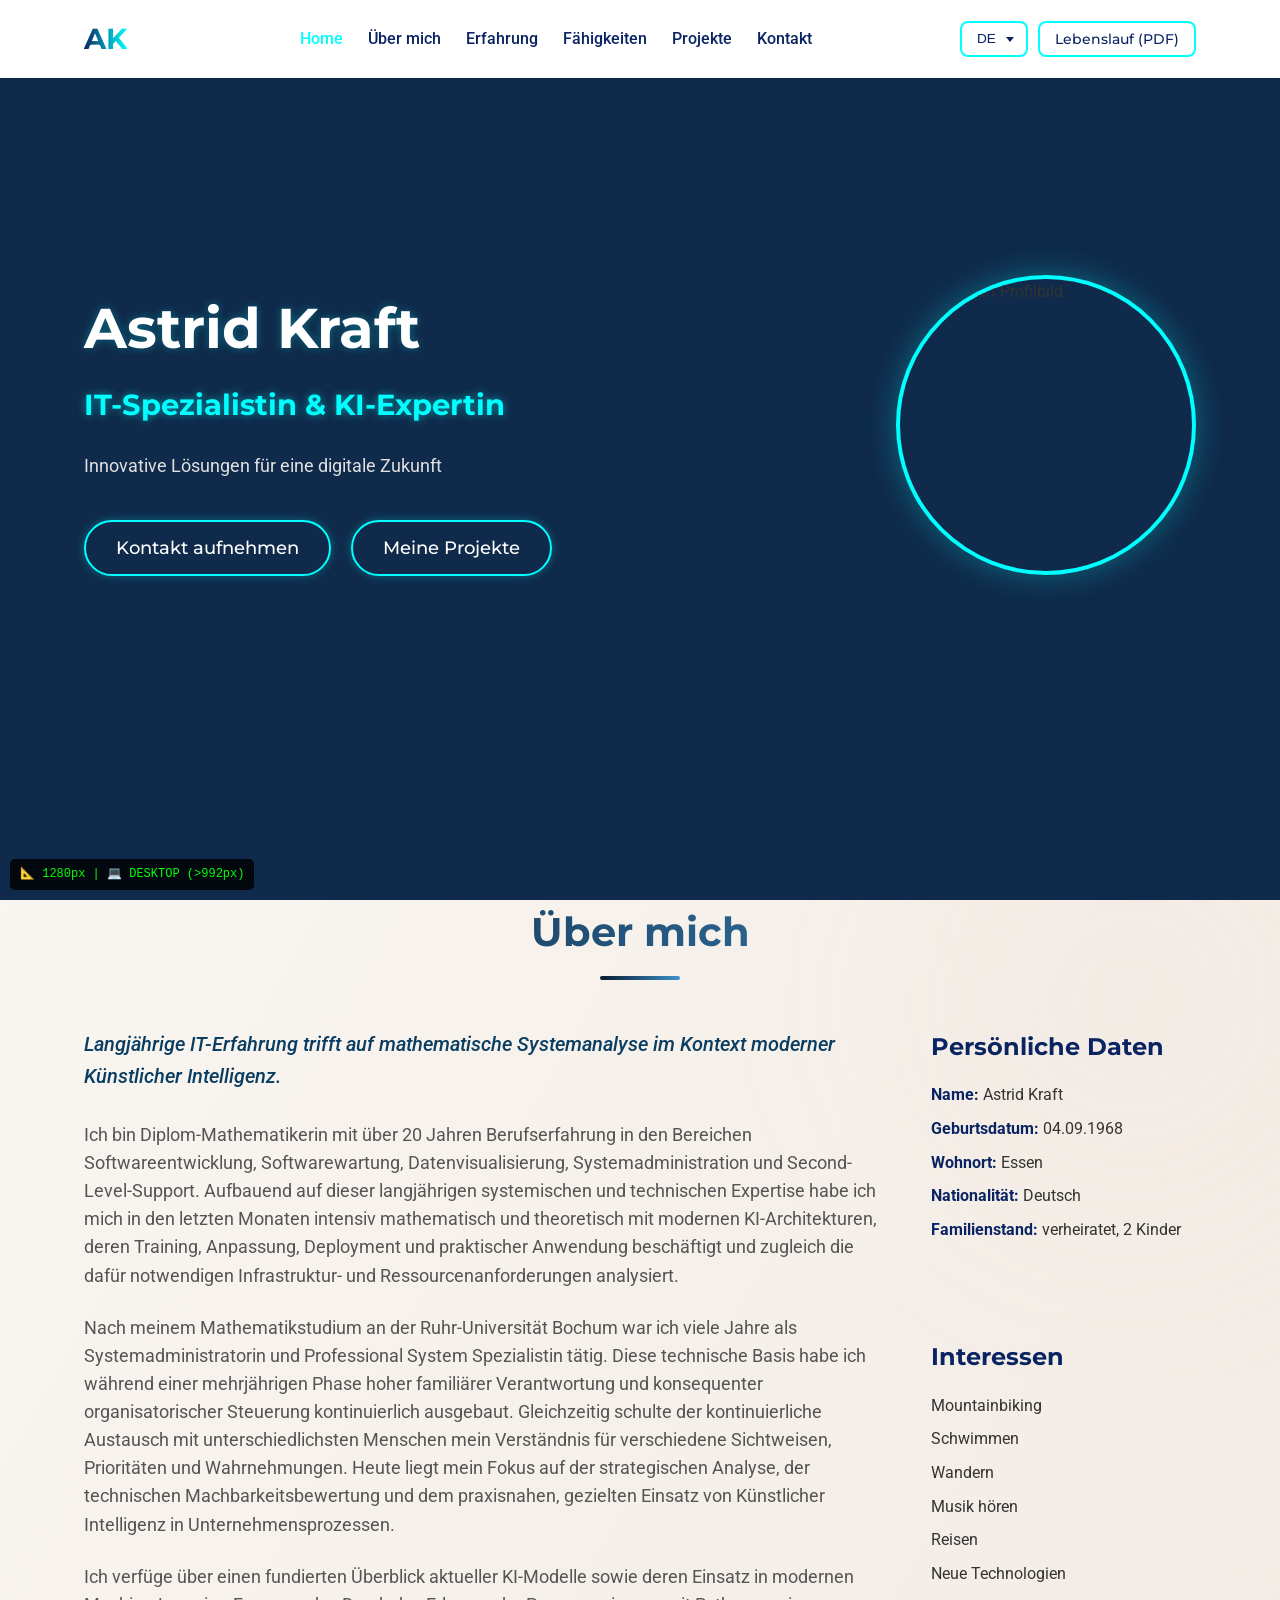
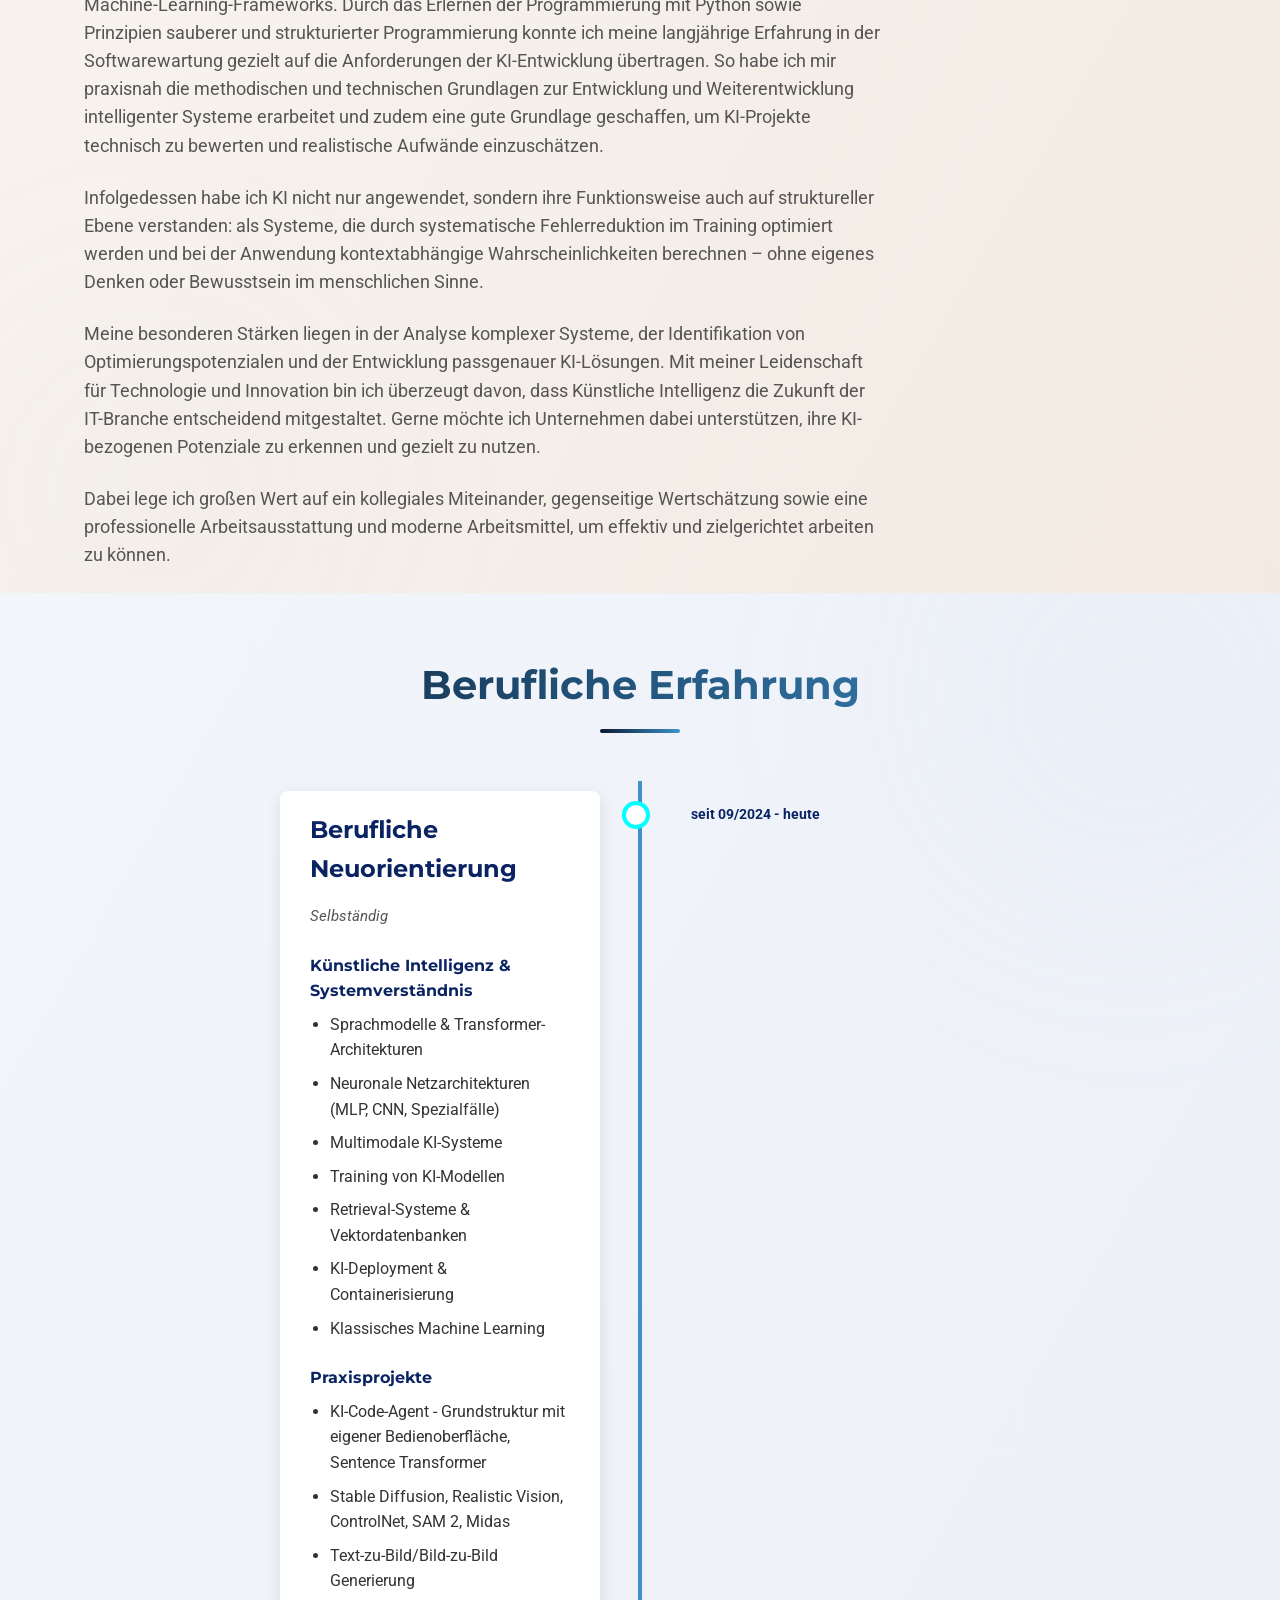
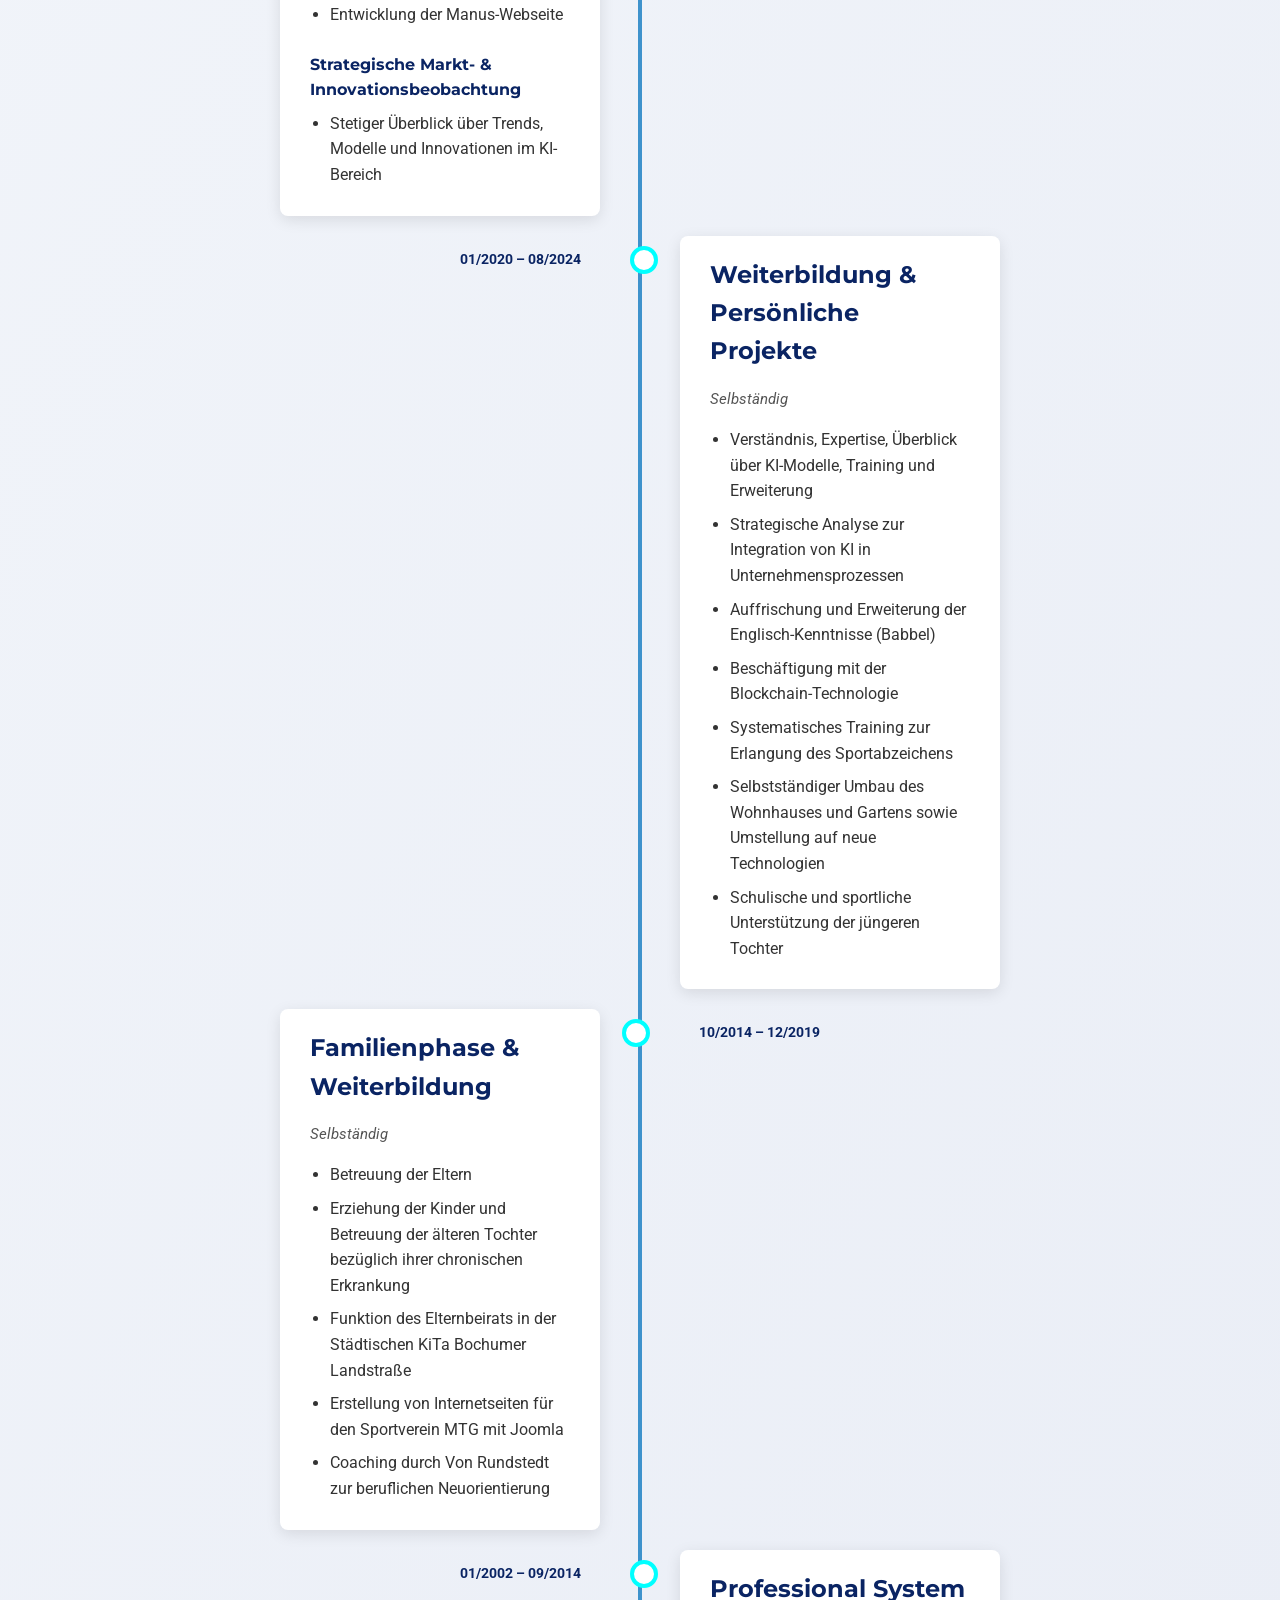
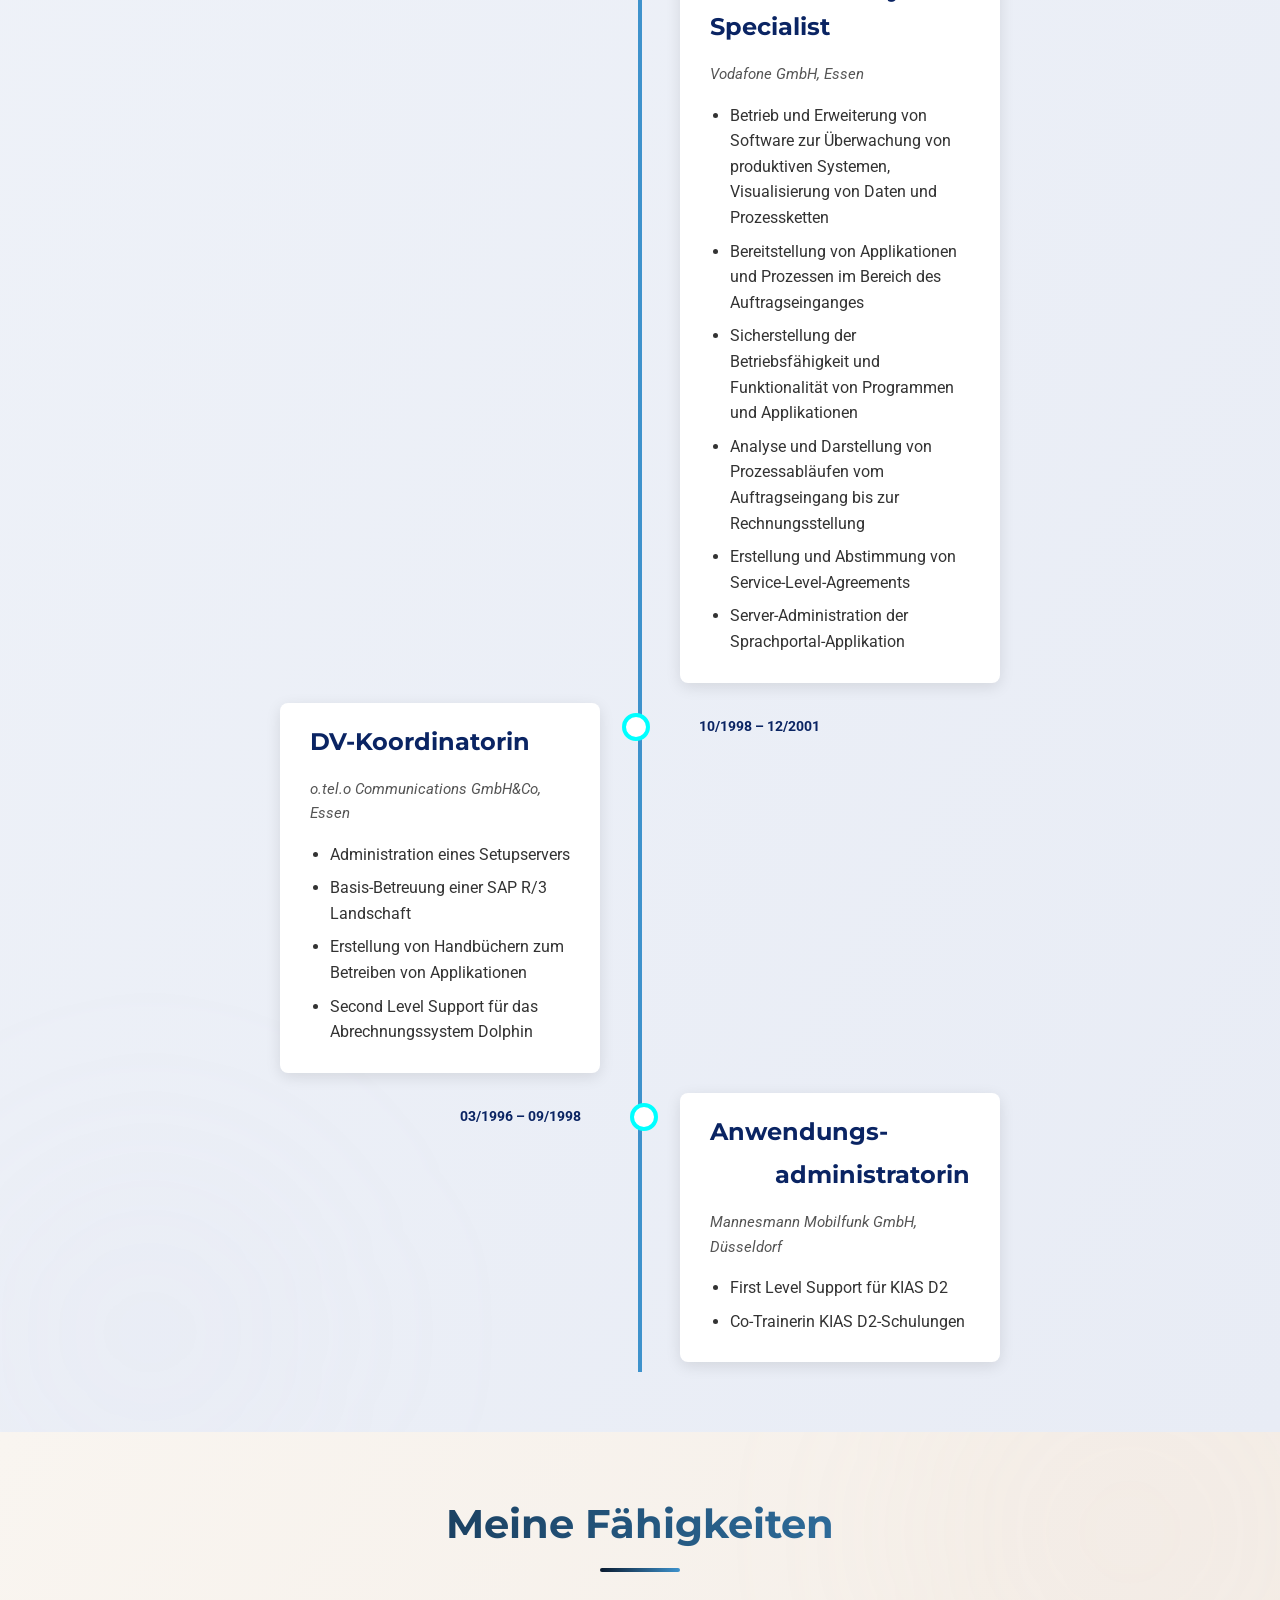
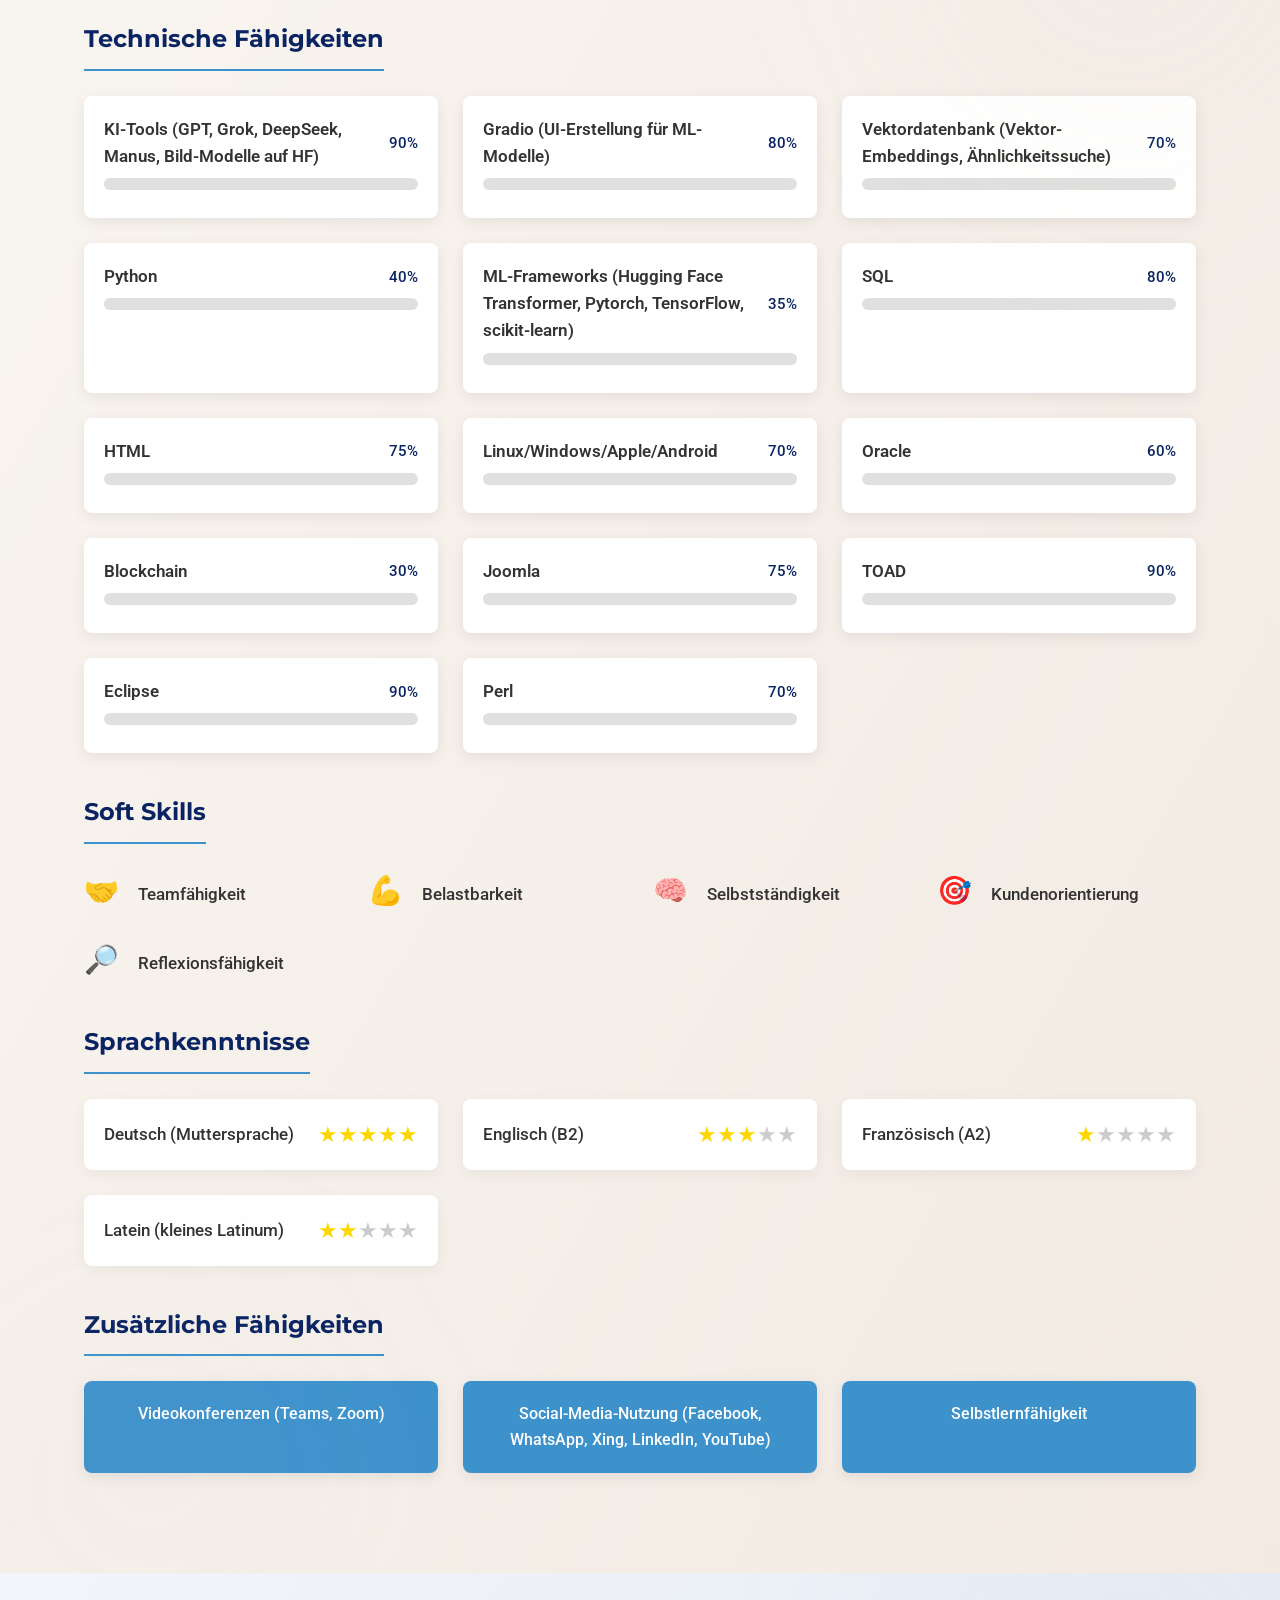
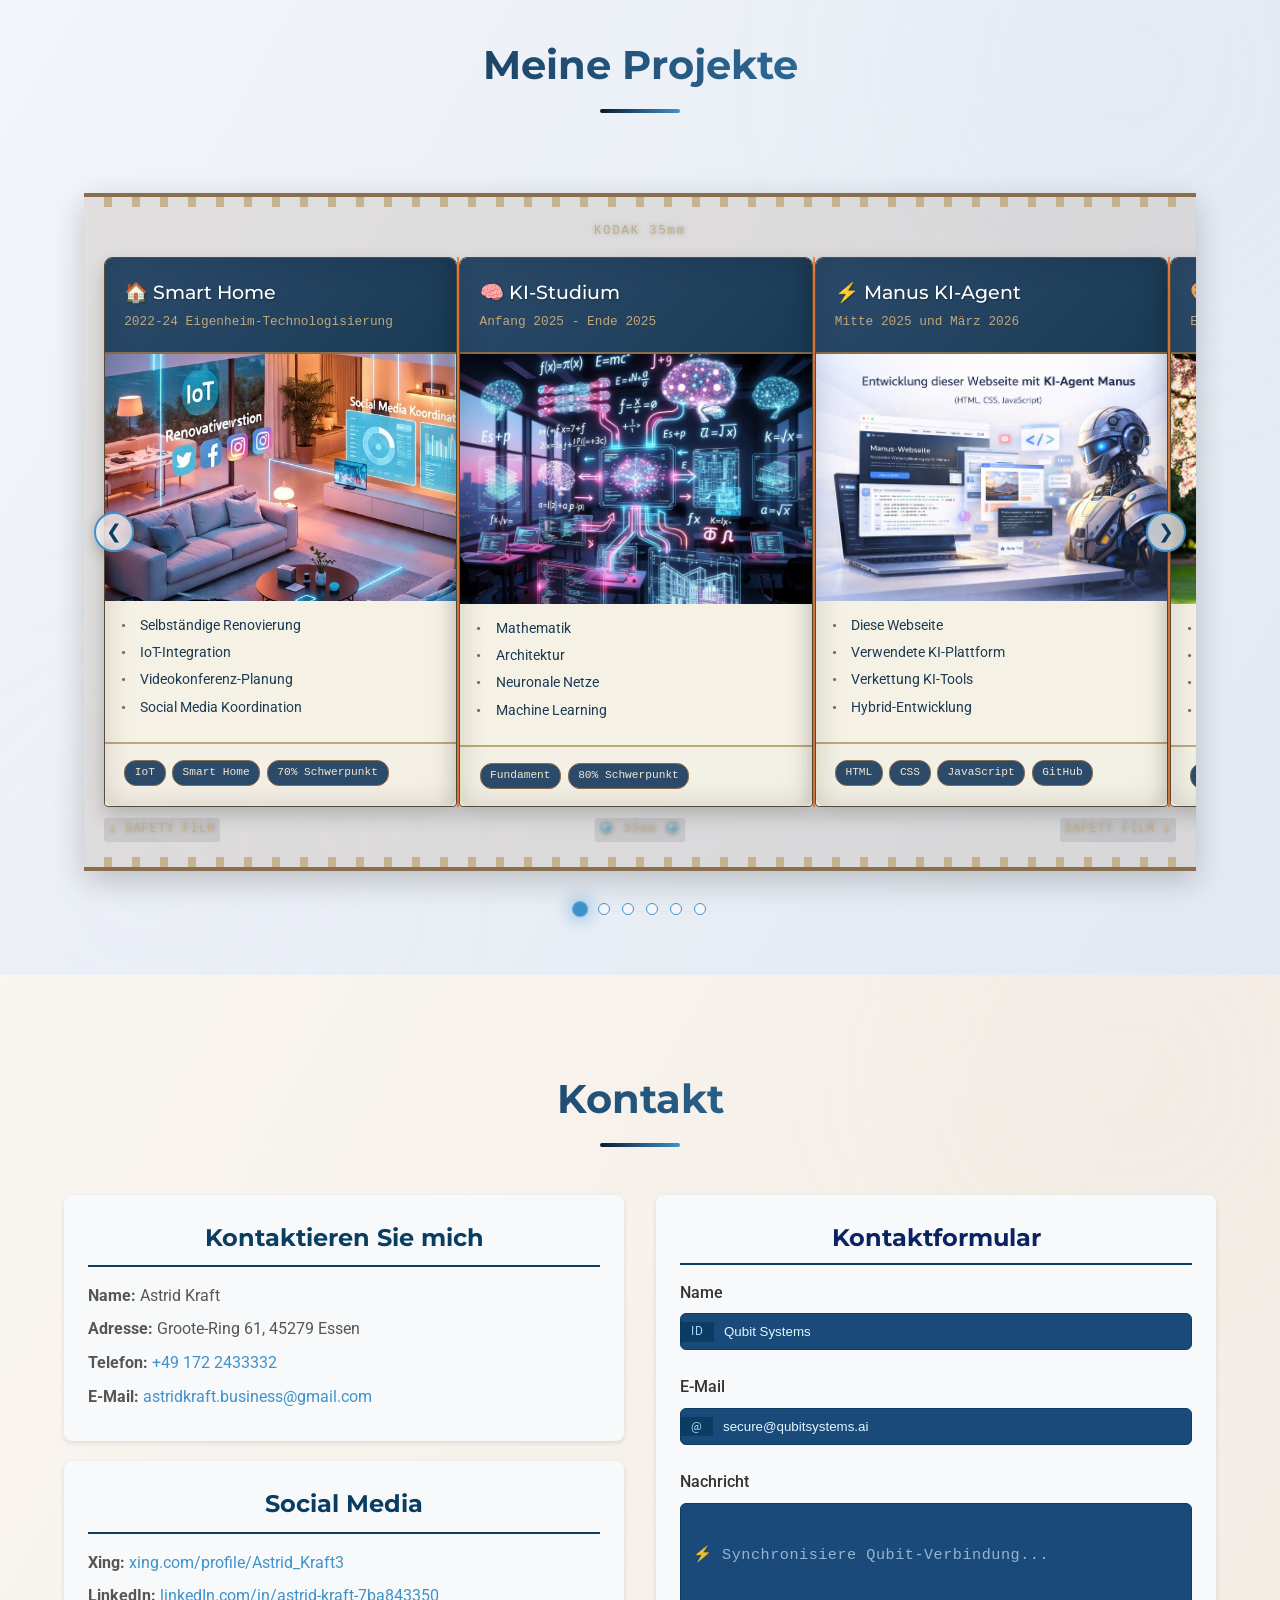
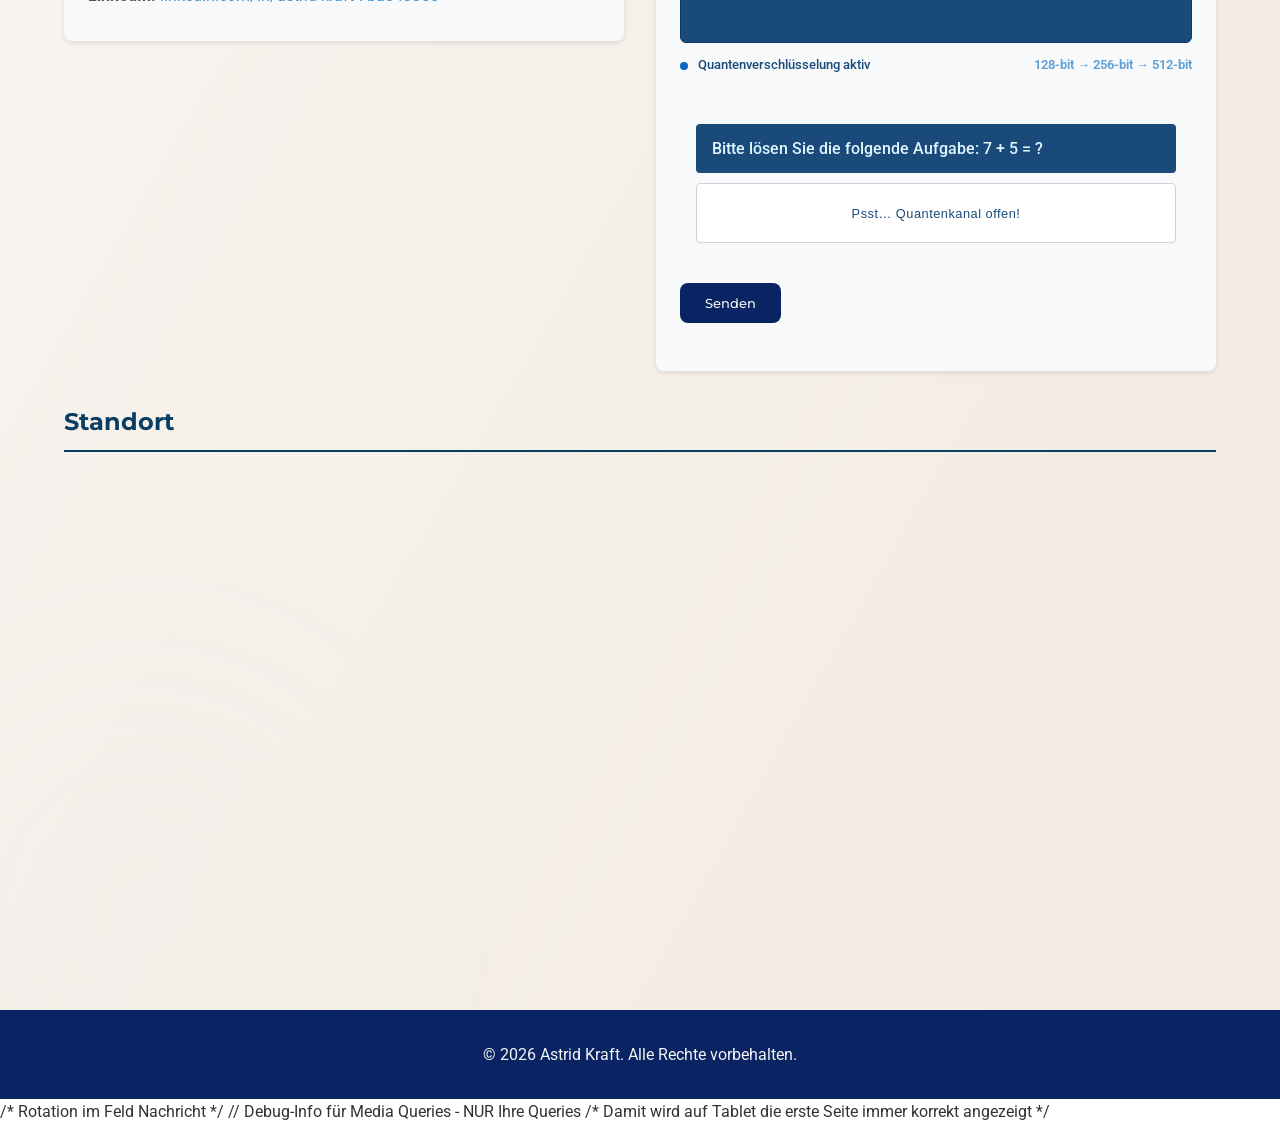
==== commit 3438617c: "Update index.html" ====
--- a/index.html
+++ b/index.html
@@ -518,7 +518,7 @@
                                     </ul>
                                 </div>
                                 <div class="carousel-tags">
-                                    <span class="carousel-tag" data-i18n="carousel_slide2_tag1">Grundlagen</span>
+                                    <span class="carousel-tag" data-i18n="carousel_slide2_tag1">Fundament</span>
                                     <span class="carousel-tag" data-i18n="carousel_slide2_tag2">80% Schwerpunkt</span>
                                 </div>
                             </div>
@@ -1052,7 +1052,7 @@
                     // Für Tablet (769px - 992px) zusätzlichen Abstand
                     var width = window.innerWidth;
                     if (width >= 769 && width <= 992) {
-                        targetPosition = targetPosition - 50;  // 20px extra nach unten
+                        targetPosition = targetPosition - 70; // 20px extra nach unten
                     }
                     
                     window.scrollTo({
@@ -1105,8 +1105,14 @@
             profileImage.style.height = newSize + 'px';
         }
         
-        // Hero-Höhe zurücksetzen
-        hero.style.minHeight = '';
+        // Hero-Höhe auch auf Desktop anpassen
+        const heroContent = document.querySelector('.hero-content');
+        const heroImage = document.querySelector('.hero-image');
+        const contentHeight = heroContent ? heroContent.offsetHeight : 0;
+        const imageHeight = heroImage ? heroImage.offsetHeight : 0;
+        const totalContentHeight = contentHeight + imageHeight + 300;
+        
+        hero.style.minHeight = Math.max(windowHeight, totalContentHeight) + 'px';
     }
     // Smartphone-Bereich (unter 769px)
     else {
--- a/css/resume-modal.css
+++ b/css/resume-modal.css
@@ -0,0 +1,308 @@
+.resume-modal {
+    display: none;
+    position: fixed;
+    top: 0;
+    left: 0;
+    width: 100%;
+    height: 100%;
+    background-color: rgba(0, 0, 0, 0.7);
+    z-index: 2000;
+    justify-content: center;
+    align-items: center;
+    opacity: 0;
+    transition: opacity 0.3s ease;
+}
+
+.resume-modal.show {
+    opacity: 1;
+}
+
+.modal-content {
+    background-color: white;
+    width: 90%;
+    max-width: 900px;
+    max-height: 90vh;
+    border-radius: 8px;
+    box-shadow: 0 5px 15px rgba(0, 0, 0, 0.3);
+    display: flex;
+    flex-direction: column;
+    position: relative;
+    transform: scale(0.95);
+    transition: transform 0.3s ease;
+}
+
+.resume-modal.show .modal-content {
+    transform: scale(1);
+}
+
+.modal-header {
+    display: flex;
+    justify-content: space-between;
+    align-items: center;
+    padding: 15px 20px;
+    background-color: var(--primary-color);
+    color: white;
+    border-top-left-radius: 8px;
+    border-top-right-radius: 8px;
+   /* border-bottom: 3px solid #00ffff;  /* ← diese Zeile hinzufügen */
+    box-shadow: 0 2px 8px rgba(0, 255, 255, 0.3); /* optional: Glow */*/
+}
+
+.modal-header h3 {
+    margin: 0;
+    font-size: 1.5rem;
+    background: linear-gradient(90deg, #00ffff 0%, #80ffff 50%, #ffffff 100%);
+    -webkit-background-clip: text;
+    background-clip: text;
+    color: transparent;
+    font-weight: 600;
+}
+
+
+
+.close-modal {
+    background: none;
+    border: none;
+    color: #00ffff;
+    font-size: 1.8rem;
+    cursor: pointer;
+    padding: 0;
+    line-height: 1;
+    transition: transform 0.2s ease;
+}
+
+.close-modal:hover {
+    transform: scale(1.1);
+}
+
+.modal-body {
+    flex: 1;
+    overflow: auto;
+    padding: 0;
+    position: relative;
+    display: flex;
+    flex-direction: column;
+   /* background-color: #0a2463;*/
+}
+
+.pdf-container {
+    width: 100%;
+    height: 70vh;
+    position: relative;
+}
+
+#pdf-iframe {
+    width: 100%;
+    height: 100%;
+    border: none;
+}
+
+#pdfjs-container {
+    width: 100%;
+    height: 100%;
+    overflow: auto;
+    display: none;
+}
+
+.pdf-page {
+    margin: 10px auto;
+    box-shadow: 0 2px 5px rgba(0,0,0,0.2);
+    max-width: 100%;
+}
+
+.pdf-page canvas {
+    max-width: 100%;
+    height: auto;
+}
+
+.modal-footer {
+    padding: 15px 20px;
+    display: flex;
+    flex-direction: column;
+    border-top: 1px solid #eee;
+        background-color: #0a2463;
+}
+
+.download-btn {
+    background-color: var(--primary-color);
+    color: white;
+    border: none;
+    padding: 10px 20px;
+    border-radius: 4px;
+    cursor: pointer;
+    font-family: var(--font-primary);
+    font-weight: 500;
+    display: flex;
+    align-items: center;
+    justify-content: center;
+    transition: background-color 0.3s ease, transform 0.2s ease;
+    align-self: flex-end;
+}
+
+.download-btn:hover {
+    background-color: var(--secondary-color);
+    transform: translateY(-2px);
+}
+
+.download-btn i {
+    margin-right: 8px;
+}
+
+#ios-download-hint {
+    display: none;
+    margin-top: 10px;
+    padding: 10px;
+    background-color: #f8f9fa;
+    border-radius: 4px;
+    font-size: 0.9rem;
+    color: var(--text-color);
+    text-align: center;
+}
+
+
+
+
+.placeholder-container {
+    position: relative;
+    height: 100%;
+    min-height: 100%;
+    background-color: #ffffff;
+    display: flex;
+    flex-direction: column;
+    justify-content: center;
+    align-items: center;
+    animation: fadeIn 0.5s ease;
+    overflow: hidden;
+}
+
+
+/* Beiges Rechteck – Abstand links + oben, unten bündig */
+.placeholder-container::before {
+    content: '';
+    position: absolute;
+    top: 25px;      /* ← Abstand oben = 20px (wie links) */
+    bottom: 0;           /* ← kein Abstand unten */
+    left: 25px;        /* ← Abstand links */
+    width: calc(33.33% - 20px);
+    background-color: #ede9e6;
+    z-index: 0;
+}
+
+
+
+
+
+
+/* Inhalt */
+.placeholder-content {
+    position: relative;
+    z-index: 2;
+    text-align: center;
+    padding: 2rem;
+}
+
+
+.lock-icon {
+    width: 120px;
+    height: 120px;
+    margin-bottom: 2.5rem;
+    stroke: #928e8e;
+    fill: #c8c4c4;
+    stroke-width: 1.2;
+}
+
+
+
+.placeholder-content h3 {
+    font-size: 2rem;
+    margin-bottom: 1rem;
+    color: #928e8e;
+}
+
+
+.placeholder-content p {
+    font-size: 1.2rem;
+    max-width: 500px;
+    margin: 0 auto;
+    line-height: 1.6;
+    color: #a8a4a4;
+}
+
+
+
+.modal-footer {
+    padding: 15px 20px;
+    display: flex;
+    flex-direction: column;
+    border-top: 1px solid #eee;
+    min-height: 60px;  /* ← feste Mindesthöhe */
+    justify-content: center;
+}
+
+
+
+/* ===== TABLET (769px - 992px) ===== */
+@media (min-width: 769px) and (max-width: 992px) {
+    .lock-icon {
+        width: 90px;
+        height: 90px;
+        margin-bottom: 2rem;
+    }
+    
+    .placeholder-content h3 {
+        font-size: 1.5rem;
+    }
+    
+    .placeholder-content p {
+        font-size: 1rem;
+        max-width: 400px;
+    }
+}
+
+
+
+
+/* Responsive Anpassungen */
+@media (max-width: 768px) {
+    .modal-content {
+        width: 95%;
+    }
+    
+    .pdf-container {
+        height: 60vh;
+    }
+    
+    .modal-header h3 {
+        font-size: 1.3rem;
+    }
+
+    .placeholder-content {
+        padding: 1.5rem;
+    }
+    
+
+    .placeholder-content h3 {
+        font-size: 1.2rem;
+    }
+    
+
+
+    .lock-icon {
+        width: 70px;
+        height: 70px;
+        margin-bottom: 1.5rem;
+    }
+    
+
+    .placeholder-content p {
+        font-size: 0.9rem;
+        max-width: 280px;
+    }
+
+    
+}
+
+
+    
+
+
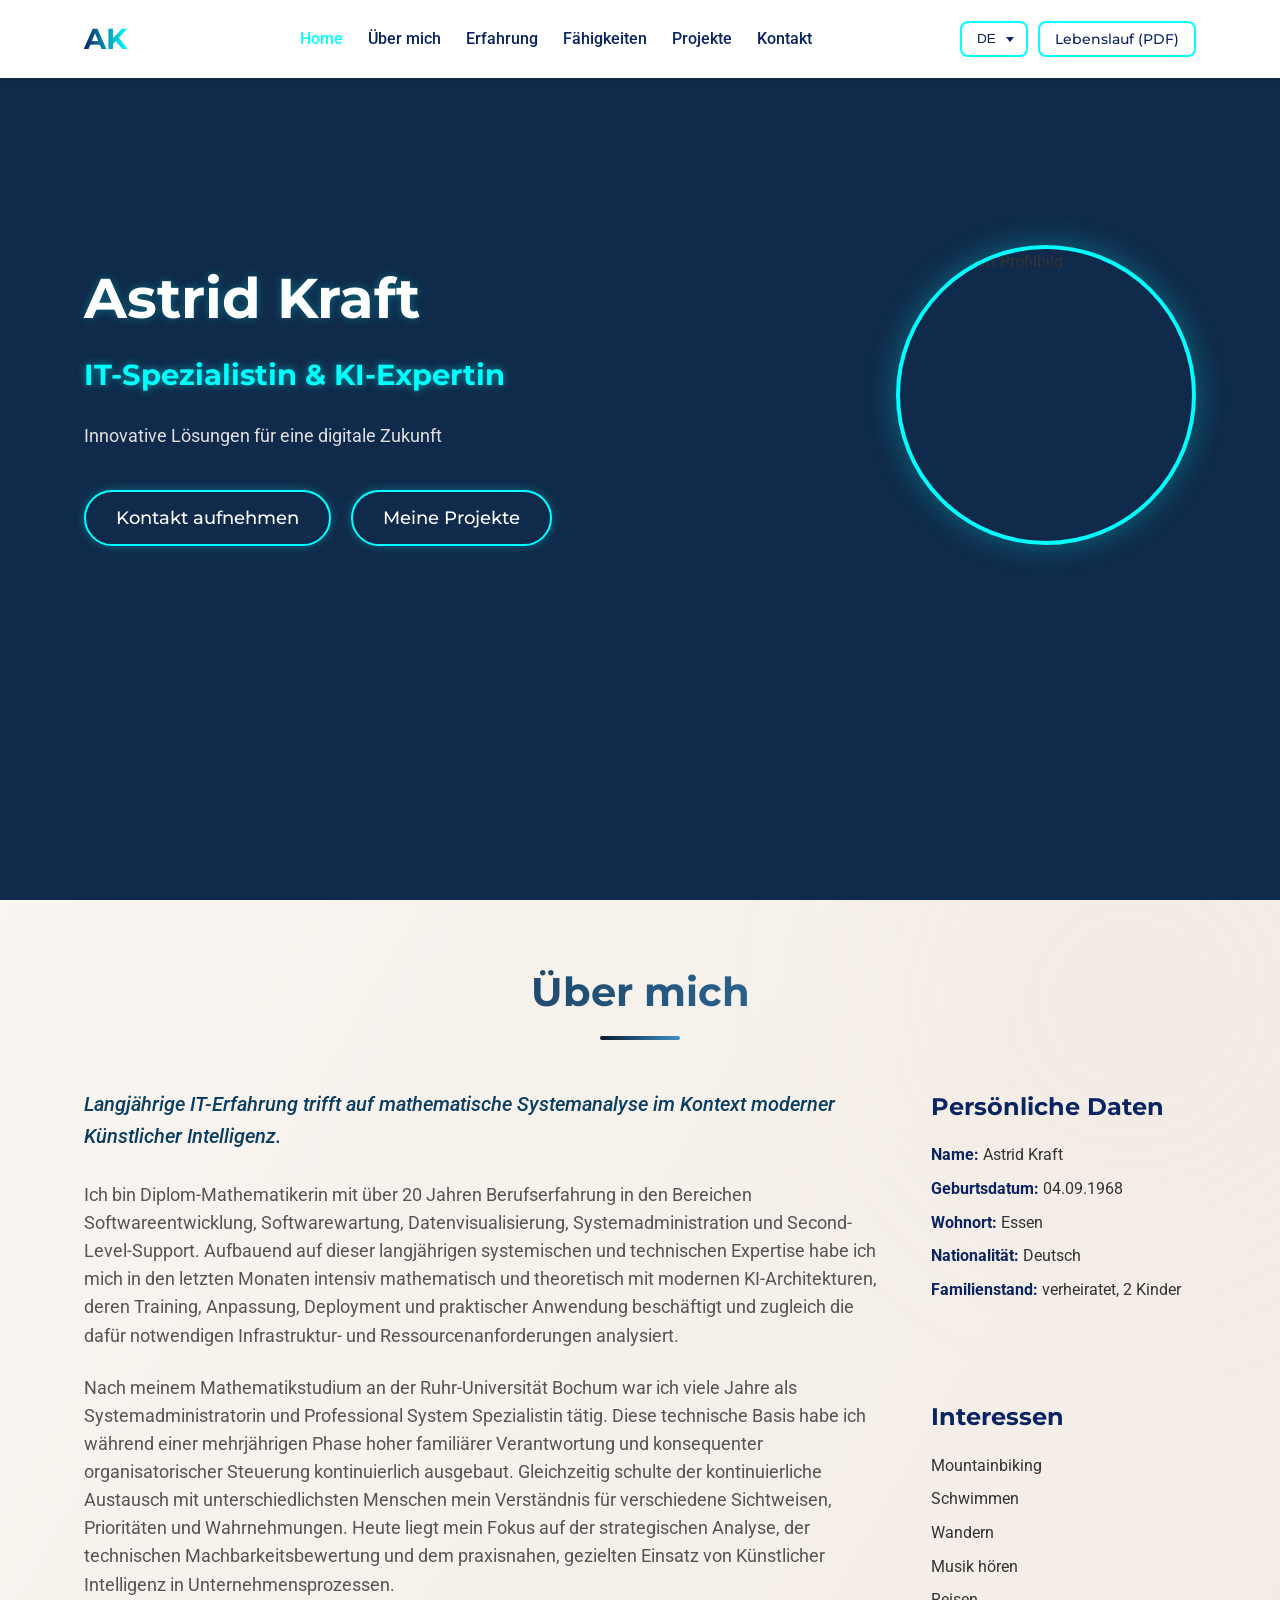
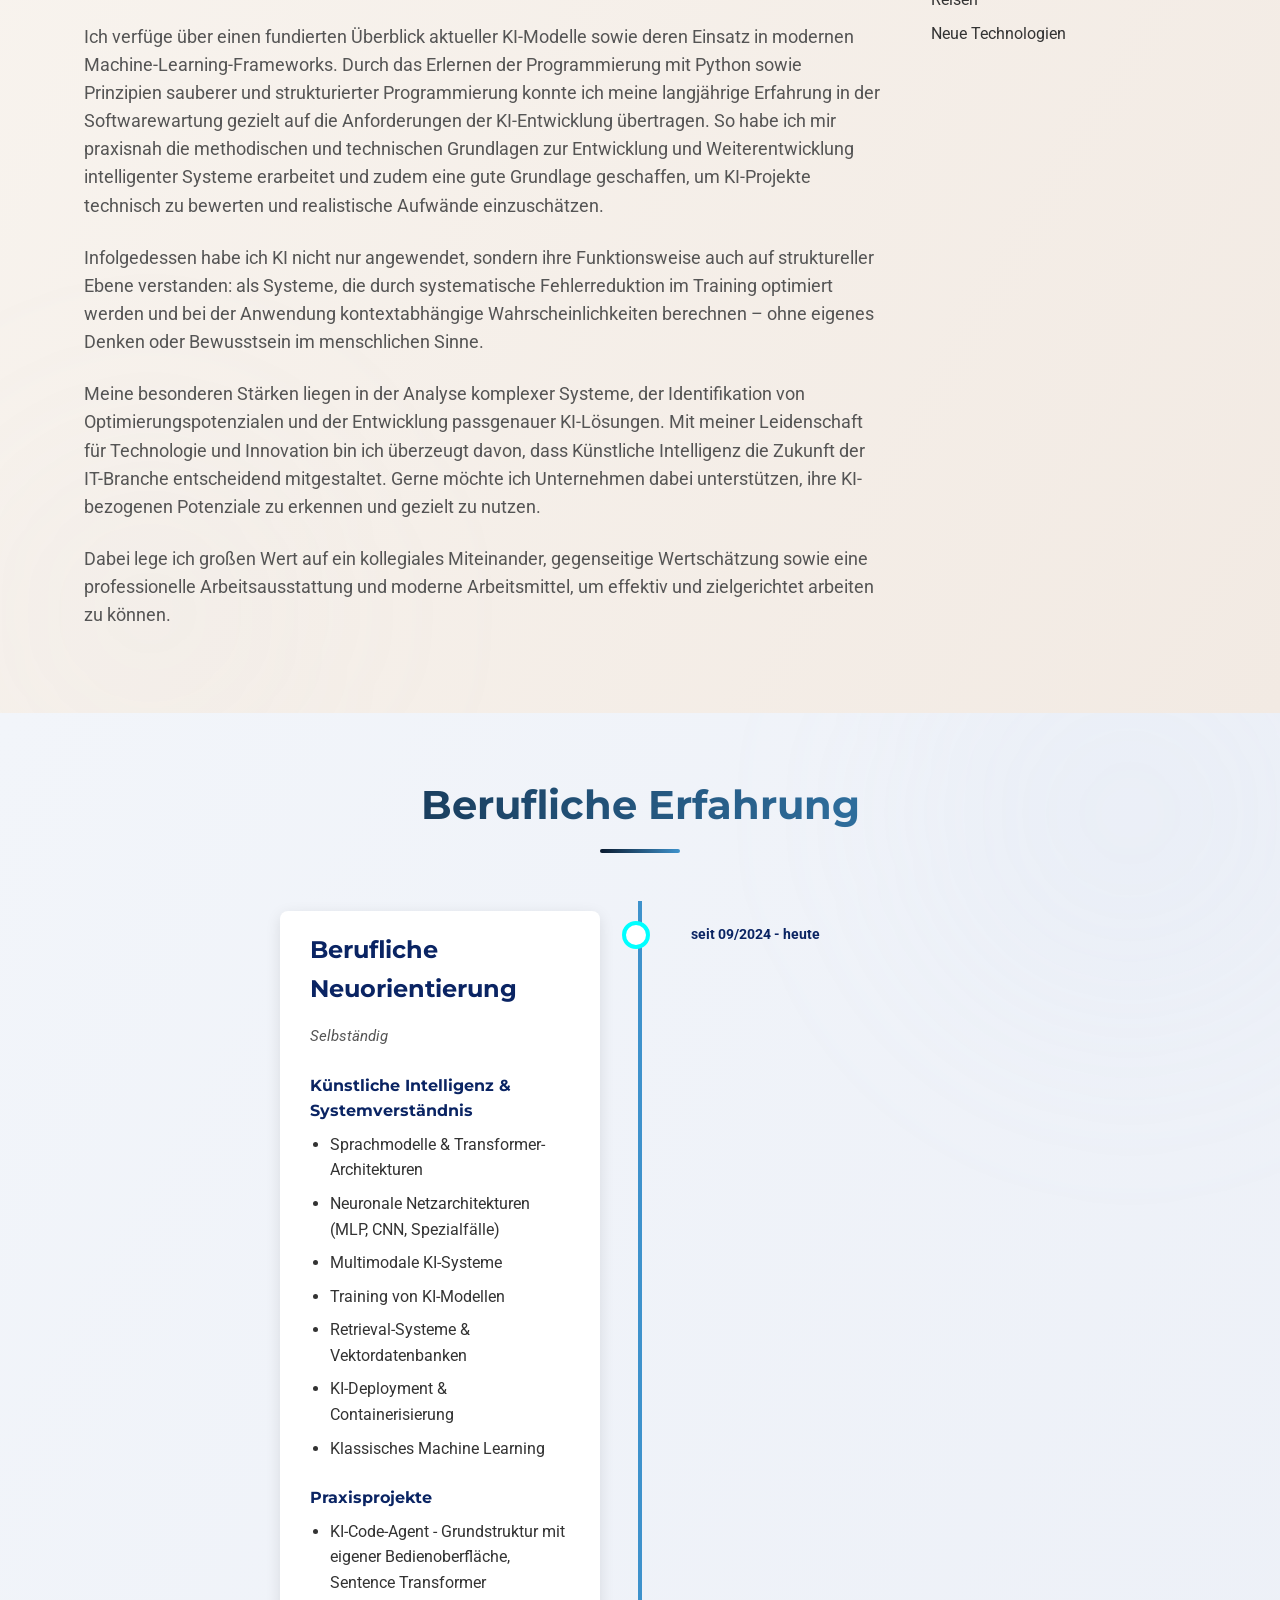
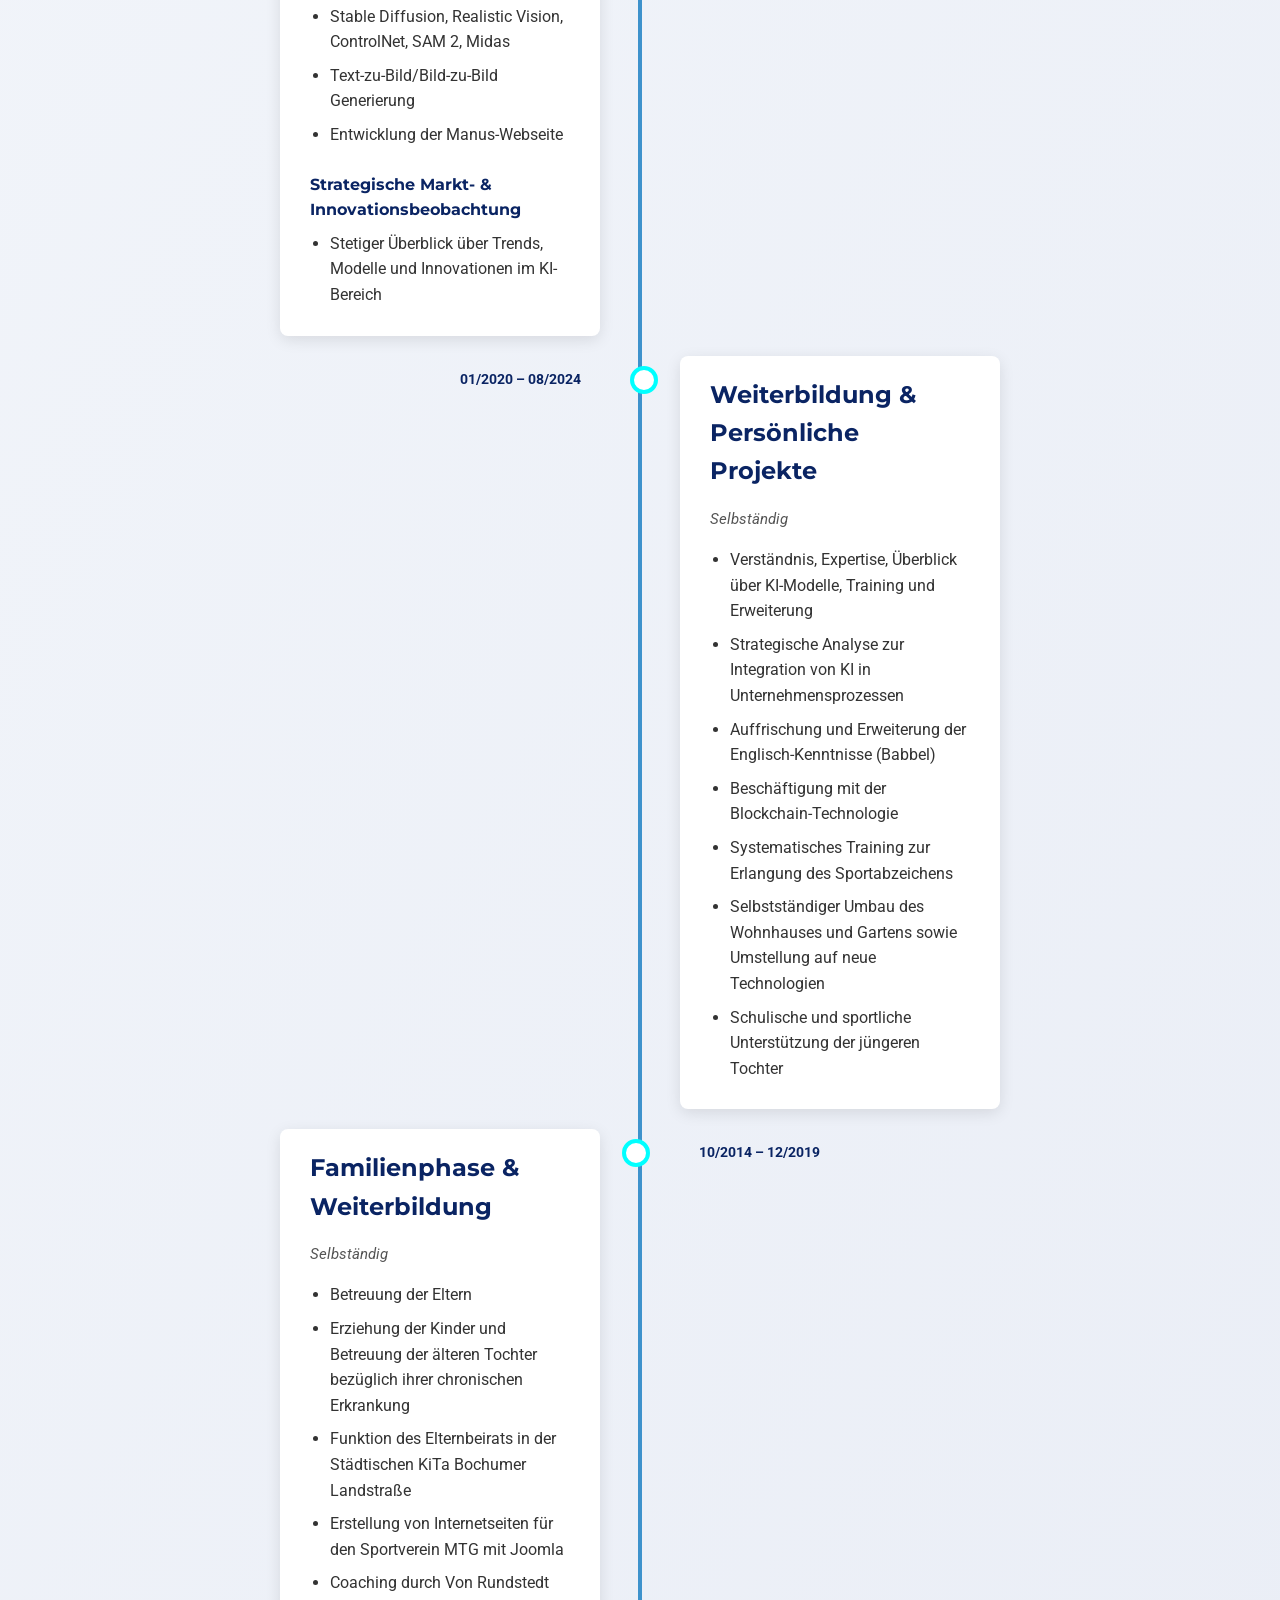
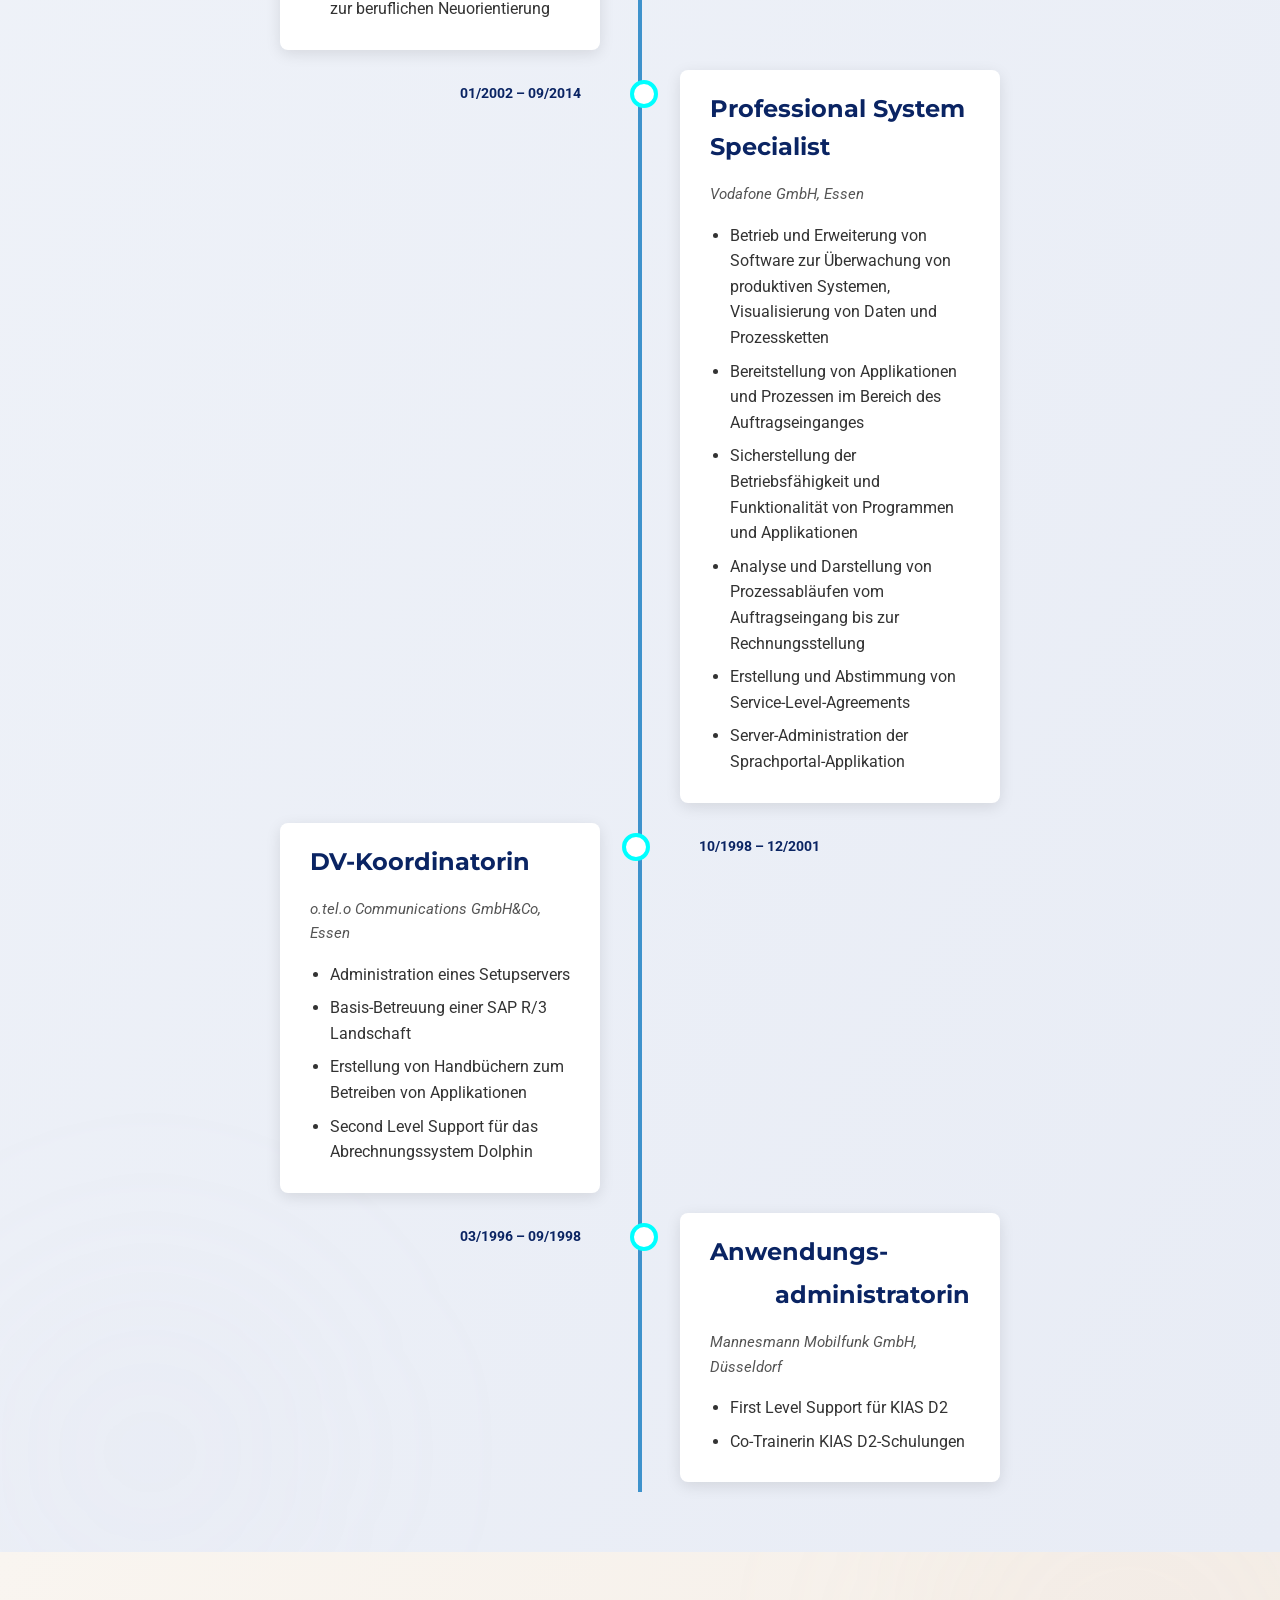
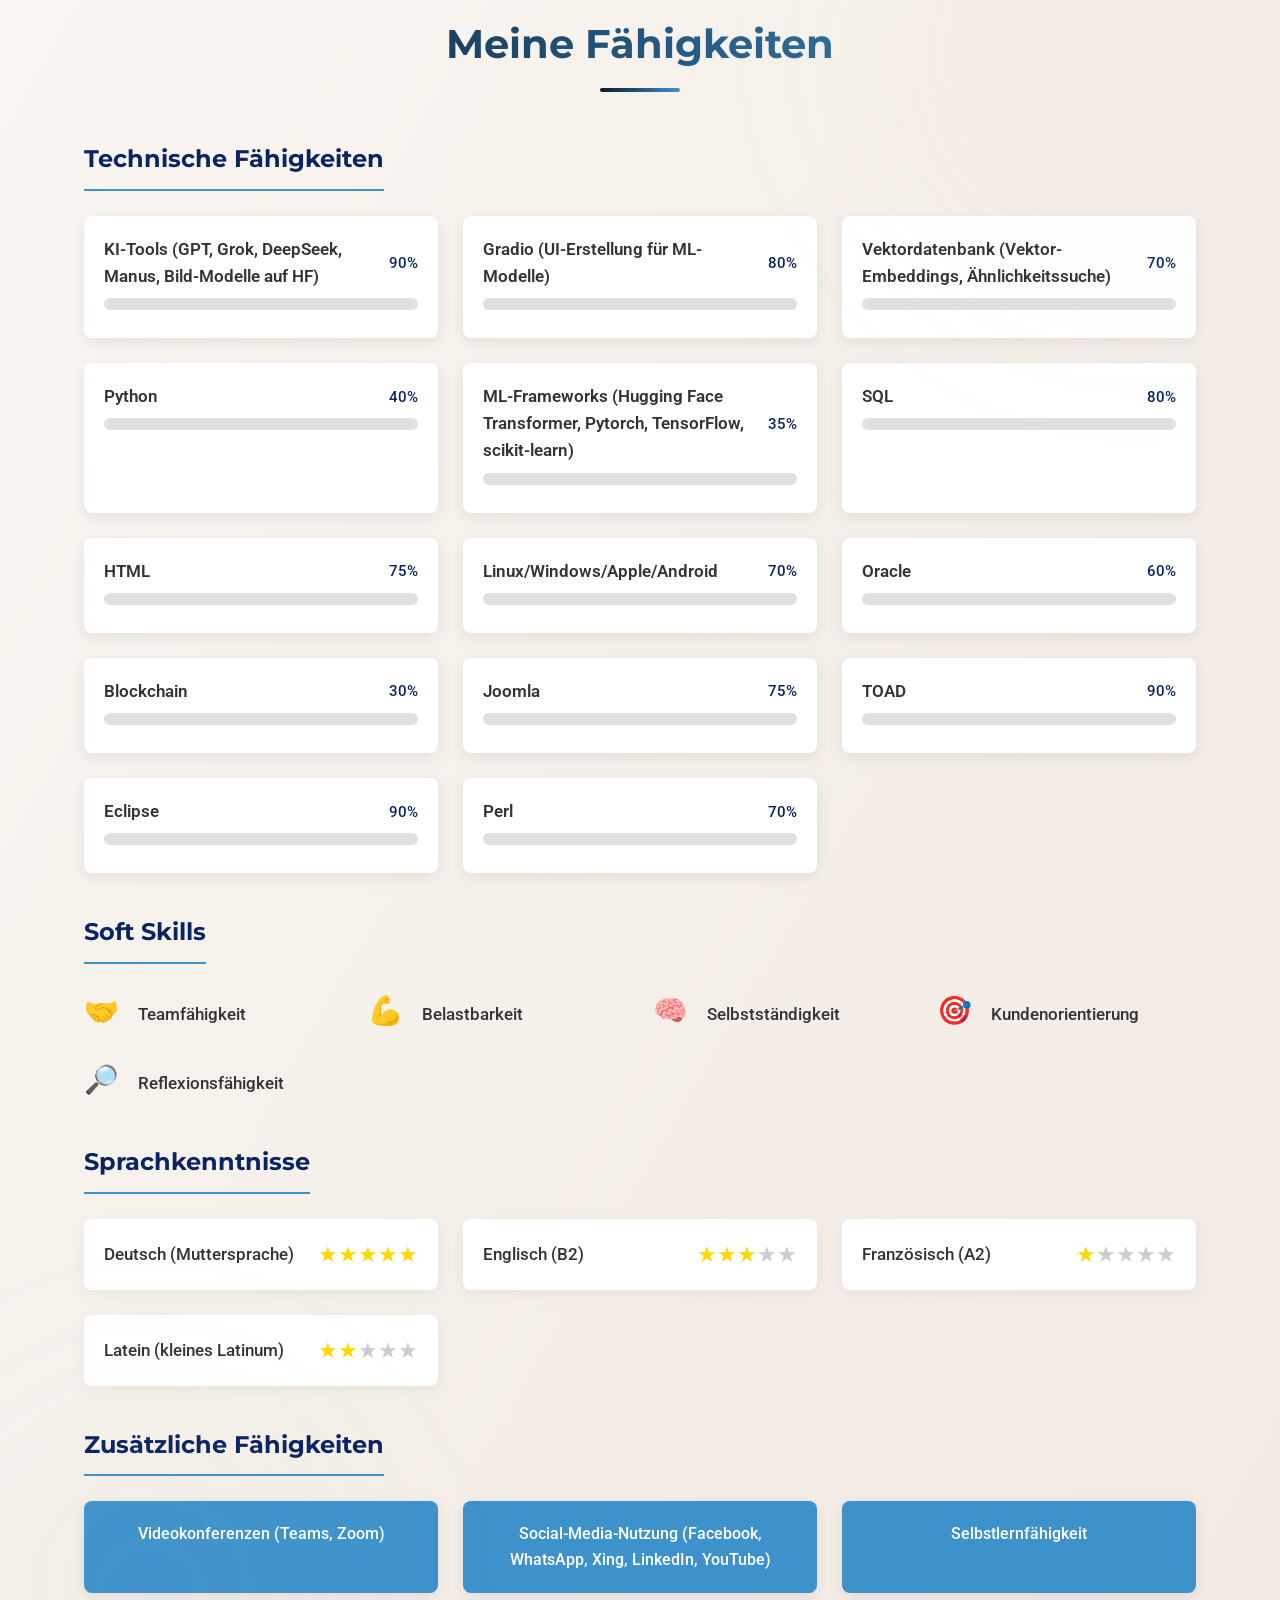
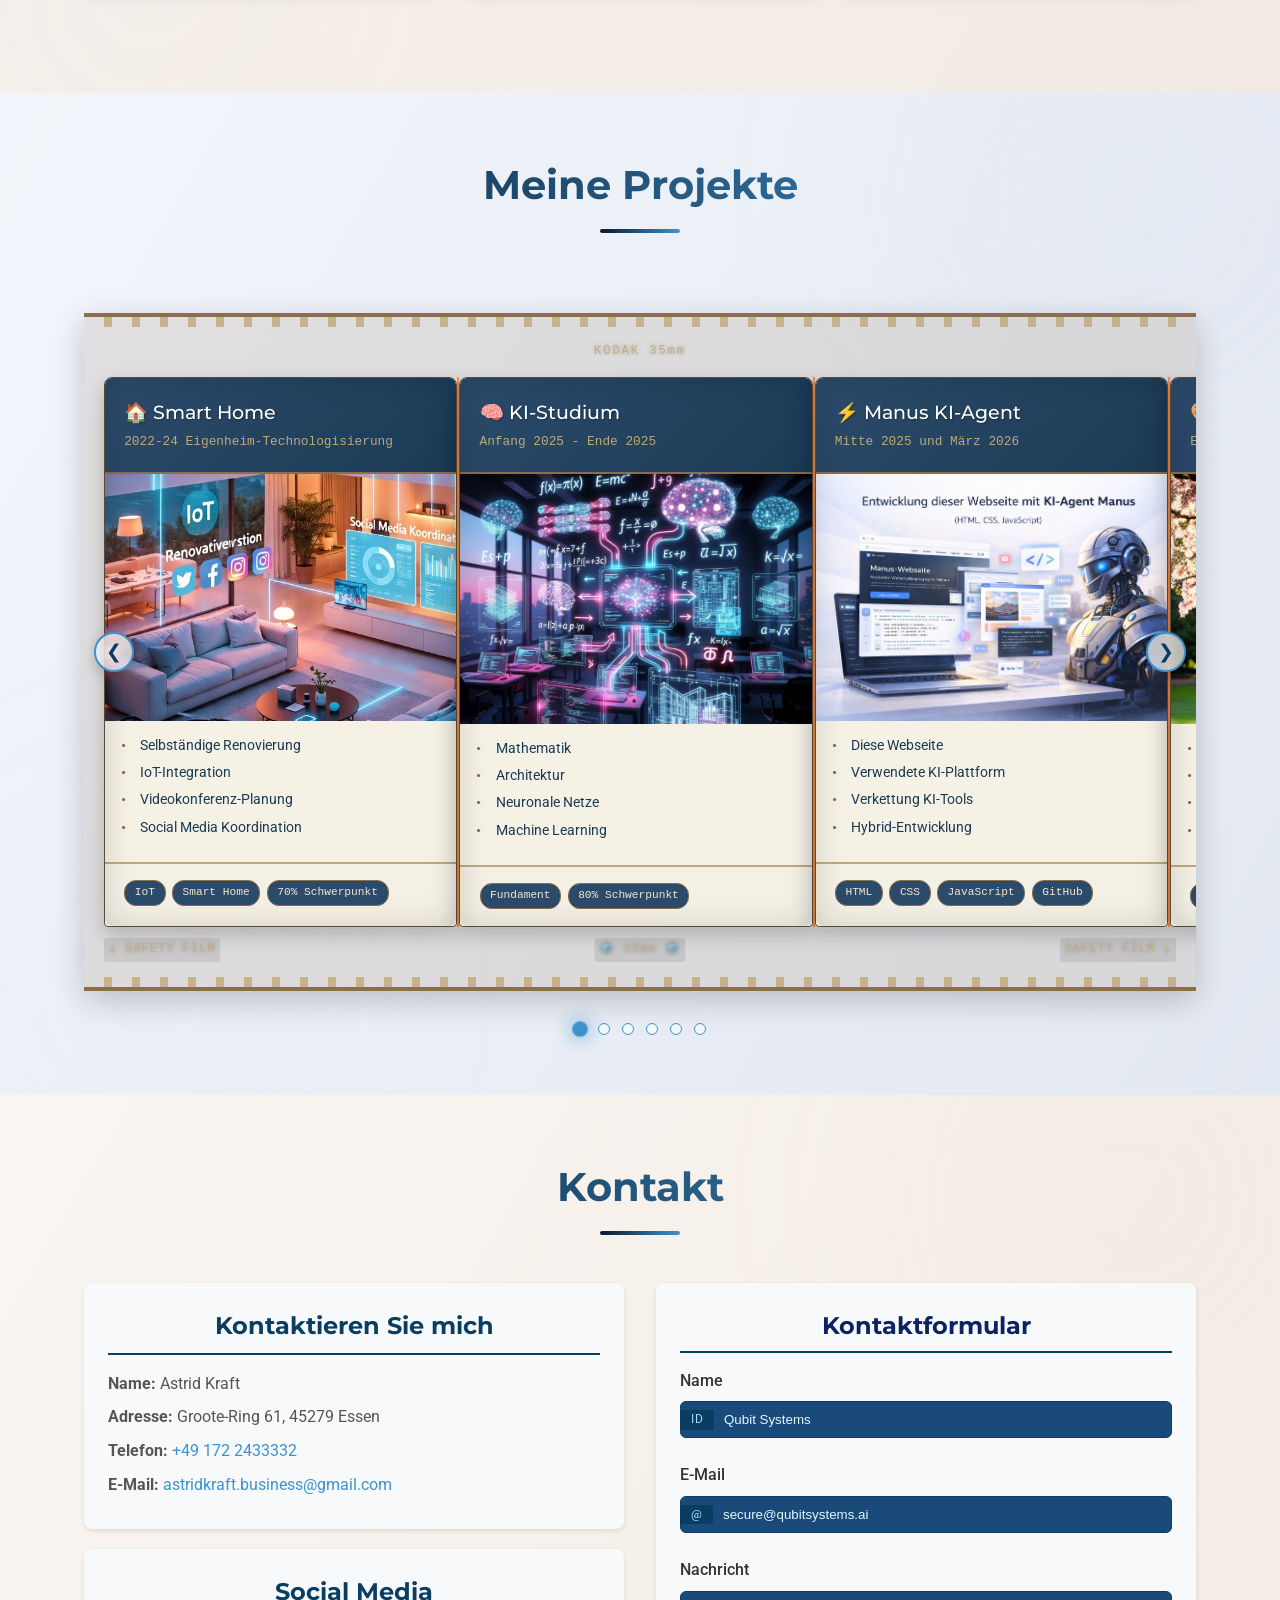
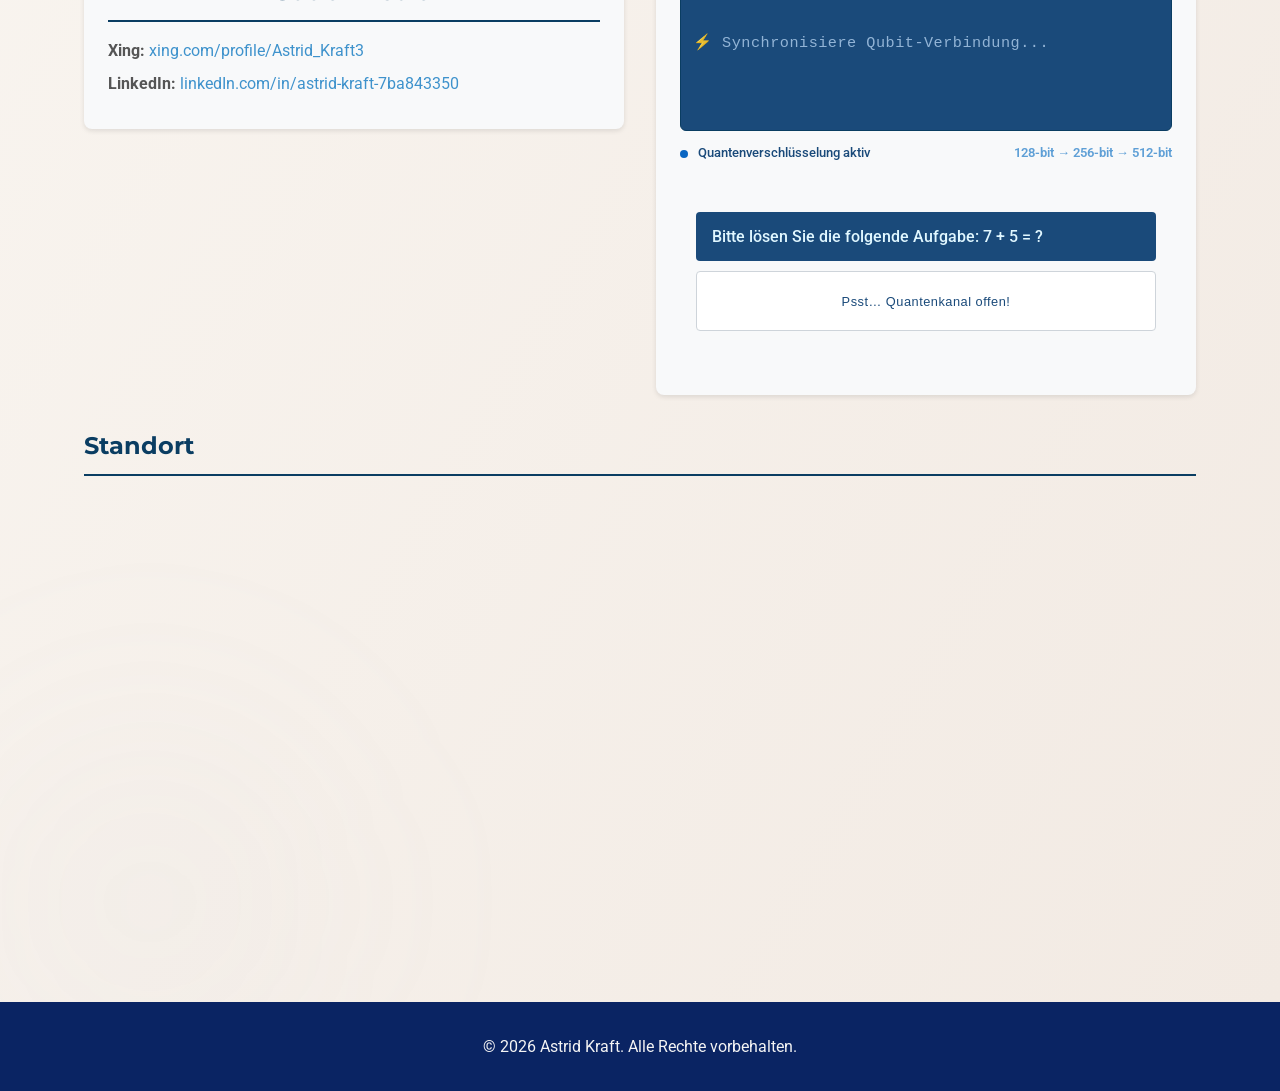
==== commit 07104663: "Update index.html" ====
--- a/index.html
+++ b/index.html
@@ -11,7 +11,6 @@
     <meta name="description" content="Persönliche Webseite von Astrid Kraft, IT-Spezialistin & KI-Expertin." data-i18n="meta_description">
     <title data-i18n="page_title">Astrid Kraft - IT-Spezialistin & KI-Expertin</title>
     <link rel="stylesheet" href="css/styles.css">
-   <!-- <link rel="stylesheet" href="css/final-adjustments.css"> -->
     <link rel="stylesheet" href="css/resume-modal.css">
     <link rel="stylesheet" href="css/mobile.css">
     <link rel="stylesheet" href="https://fonts.googleapis.com/css2?family=Montserrat:wght@300;400;500;700&family=Roboto:wght@300;400;500;700&display=swap">
@@ -839,11 +838,14 @@
             <p data-i18n="footer_copyright">&copy; 2026 Astrid Kraft. Alle Rechte vorbehalten.</p>
         </div>
     </footer>
+
+
+    
     <script src="https://cdnjs.cloudflare.com/ajax/libs/pdf.js/2.16.105/pdf.min.js"></script>
     <script src="js/language-switcher.js" defer></script>
     <script src="js/main.js" defer></script>
     <script src="js/resume-modal.js" defer></script>
-    <script src="js/contact-form.js" defer></script>
+    <!-- <script src="js/contact-form.js" defer></script> -->
 
 
 <!-- KARUSSELL JAVASCRIPT -->
@@ -936,7 +938,7 @@
     
 
 
-<!-- Menüpunkt Farbe ändern bei Klick/Scroll -->
+<!-- Menüpunkt Farbe ändern bei Klick/Scroll nur mit CSS geht das nicht da ständig berechnet werden muß welcher Bereich im Display sichtbar ist -->
 <script>
 document.addEventListener('DOMContentLoaded', function() {
     const navLinks = document.querySelectorAll('nav ul li a');
@@ -981,8 +983,9 @@
     console.log('Menü-Links gefunden:', navLinks.length);
 });
 </script>
-
-/* Rotation im Feld Nachricht */
+    
+
+<!-- Rotation im Feld Nachricht -->
     <script>
     // Warten bis das DOM vollständig geladen ist
     document.addEventListener('DOMContentLoaded', function() {
@@ -1002,72 +1005,9 @@
     </script>
 
 
-    
-    // Debug-Info für Media Queries - NUR Ihre Queries
-<script>
-(function() {
-    var debugBox = document.createElement('div');
-    debugBox.style.cssText = 'position: fixed; bottom: 10px; left: 10px; background: rgba(0,0,0,0.8); color: #0f0; font-family: monospace; font-size: 12px; padding: 6px 10px; border-radius: 5px; z-index: 9999; pointer-events: none;';
-    document.body.appendChild(debugBox);
-    
-    function updateDebug() {
-        var width = window.innerWidth;
-        var activeQuery = '';
-        
-        if (width >= 769 && width <= 992) {
-            activeQuery = '📟 TABLET (769-992px)';
-        } else if (width <= 768) {
-            activeQuery = '📱 SMARTPHONE (≤768px)';
-        } else {
-            activeQuery = '💻 DESKTOP (>992px)';
-        }
-        
-        debugBox.innerHTML = '📐 ' + width + 'px | ' + activeQuery;
-    }
-    
-    window.addEventListener('resize', updateDebug);
-    updateDebug();
-})();
-</script>
-
-
-
-
-<script>
-(function() {
-    document.querySelectorAll('nav a').forEach(function(link) {
-        link.addEventListener('click', function(e) {
-            var href = this.getAttribute('href');
-            
-            if (href && href.startsWith('#')) {
-                e.preventDefault();
-                
-                var target = document.querySelector(href);
-                
-                if (target) {
-                    var header = document.querySelector('header');
-                    var headerHeight = header ? header.offsetHeight : 70;
-                    var targetPosition = target.getBoundingClientRect().top + window.pageYOffset - headerHeight;
-                    
-                    // Für Tablet (769px - 992px) zusätzlichen Abstand
-                    var width = window.innerWidth;
-                    if (width >= 769 && width <= 992) {
-                        targetPosition = targetPosition - 70; // 20px extra nach unten
-                    }
-                    
-                    window.scrollTo({
-                        top: targetPosition,
-                        behavior: 'smooth'
-                    });
-                }
-            }
-        });
-    });
-})();
-</script>
-
-
-    /* Damit wird auf Tablet die erste Seite immer korrekt angezeigt */
+
+
+<!-- Damit wird auf Tablet und Desktop die erste Seite immer korrekt angezeigt egal wie die Fenstergröße ist -->
     <script>
 function setHeroHeight() {
     const hero = document.querySelector('.hero');
@@ -1133,15 +1073,6 @@
 </script>
 
 
-
-    
-
-
-
-
-
-
-
     
 </body>
 </html>
--- a/css/styles.css
+++ b/css/styles.css
@@ -30,8 +30,6 @@
 /*html {
     scroll-behavior: smooth;
 }*/
-
-
 
 body {
     font-family: var(--font-secondary);
@@ -254,9 +252,9 @@
 
 main { padding-top: 0 !important; }
 
-/*section {
+section {
     padding: 60px 0;
-} */
+} 
 
 
 /* ========================================
@@ -264,7 +262,9 @@
    ======================================== */
 
 .hero {
-    height: 100vh;
+    /*height: 100vh;*/
+    min-height: 100vh;  /* statt height: 100vh */
+    height: auto;       /* auto statt feste Höhe */
     display: flex;
     align-items: center;
     justify-content: center;
@@ -381,8 +381,6 @@
 }
 
 
-
-
 .profile-image {
     width: 300px;
     height: 300px;
@@ -494,7 +492,6 @@
    ======================================== */
 
 .experience {
-    padding: 60px 0;
     position: relative;
     background: linear-gradient(120deg, #f2f5fa 0%, #e8ecf5 100%);
     overflow: hidden;
@@ -644,7 +641,6 @@
     background: linear-gradient(120deg, #f9f5f0 0%, #f2eae3 100%);
     position: relative;
     overflow: hidden;
-    padding: 60px 0;
 }
 
 .skills::before {
@@ -847,7 +843,6 @@
     background: linear-gradient(120deg, #f2f5fa 0%, #e3e9f2 100%);
     position: relative;
     overflow: hidden;
-    padding: 60px 0;
 }
 
 .projects::before {
@@ -1211,7 +1206,6 @@
     background: linear-gradient(120deg, #f9f5f0 0%, #f2eae3 100%);
     position: relative;
     overflow: hidden;
-    padding: 60px 0;
     /*padding-bottom: 0 !important;*/
 }
 
@@ -1241,10 +1235,11 @@
     z-index: 0;
 }
 
+/* Informationen innerhalb Container, section außerhalb */
 .contact .container {
     position: relative;
     z-index: 1;
-    padding: 2rem 0;
+    /*padding: 2rem 0;*/
 }
 
 /* Entfernt den orangenen Standard-Fokus-Rahmen */
@@ -1305,11 +1300,6 @@
     }
 
 
-
-
-
-
-
 .contact-box {
     text-align: left;
 }
@@ -1317,11 +1307,6 @@
 .contact-box h3 {
     text-align: center;
 }
-
-
-
-
-
 
 
 /* ===== CONTACT FORM ===== */
@@ -1347,6 +1332,10 @@
     padding: 0.75rem;
     border: 1px solid #ced4da;
     border-radius: 4px;
+}
+
+.contact-form .btn-primary {
+    display: none !important;
 }
 
 /* ===== SPEZIELLE FORM-ELEMENTE ===== */
@@ -1516,7 +1505,7 @@
 
 
 .map-section {
-    margin-top: 2rem;
+    /*margin-top: 2rem;*/
     width: 100%;
 }
 
